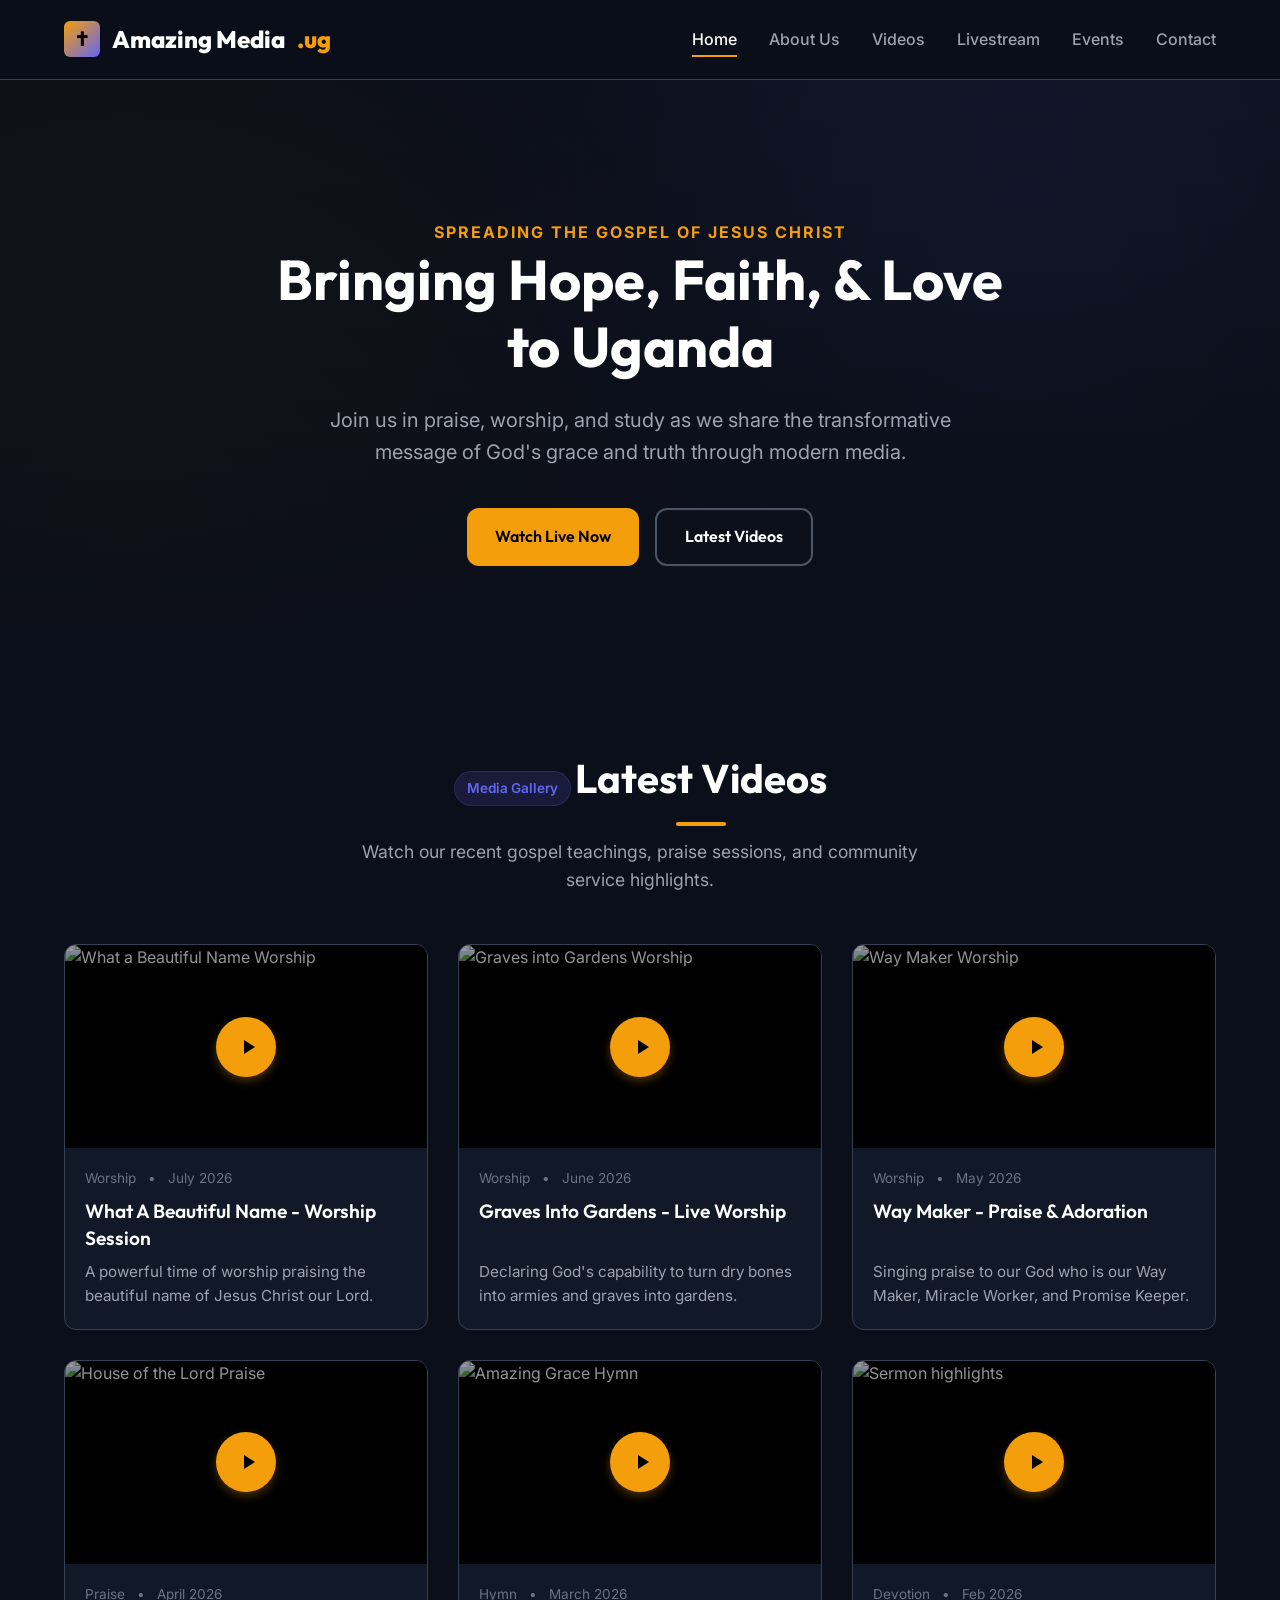
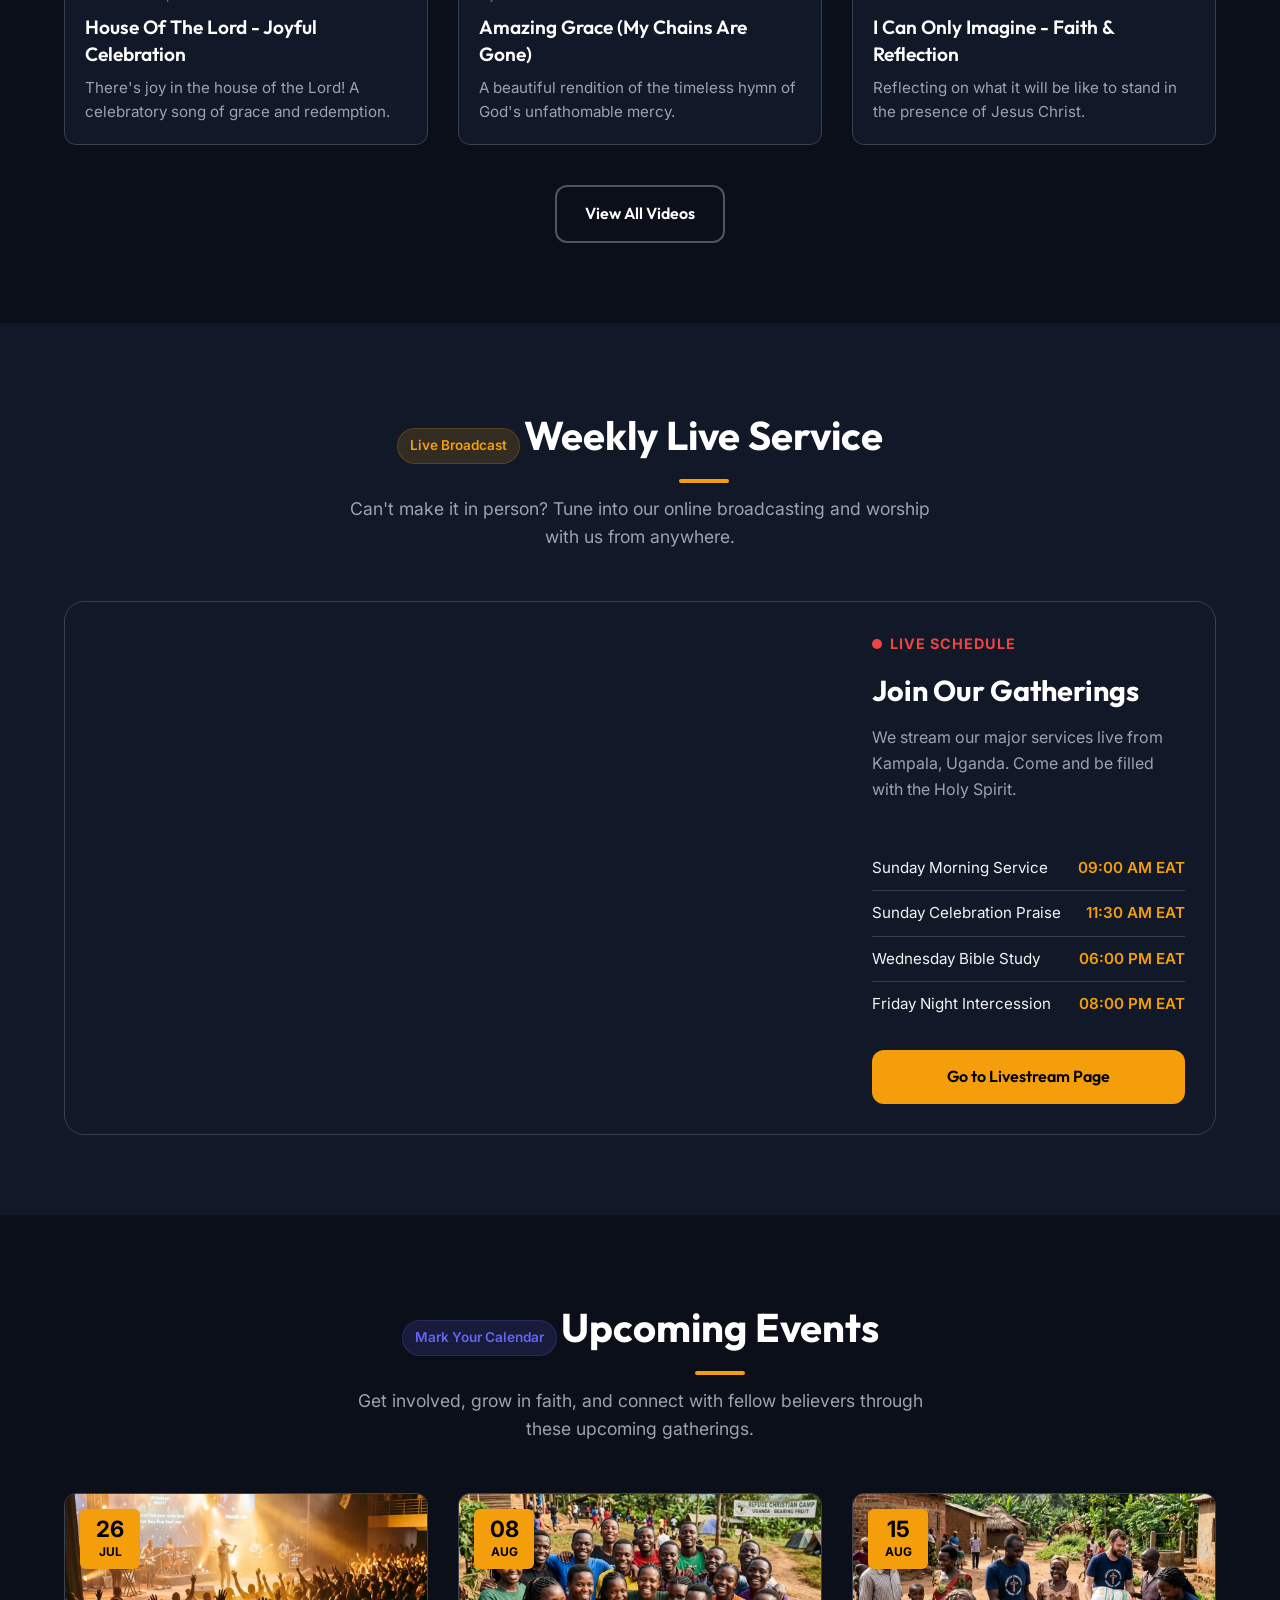
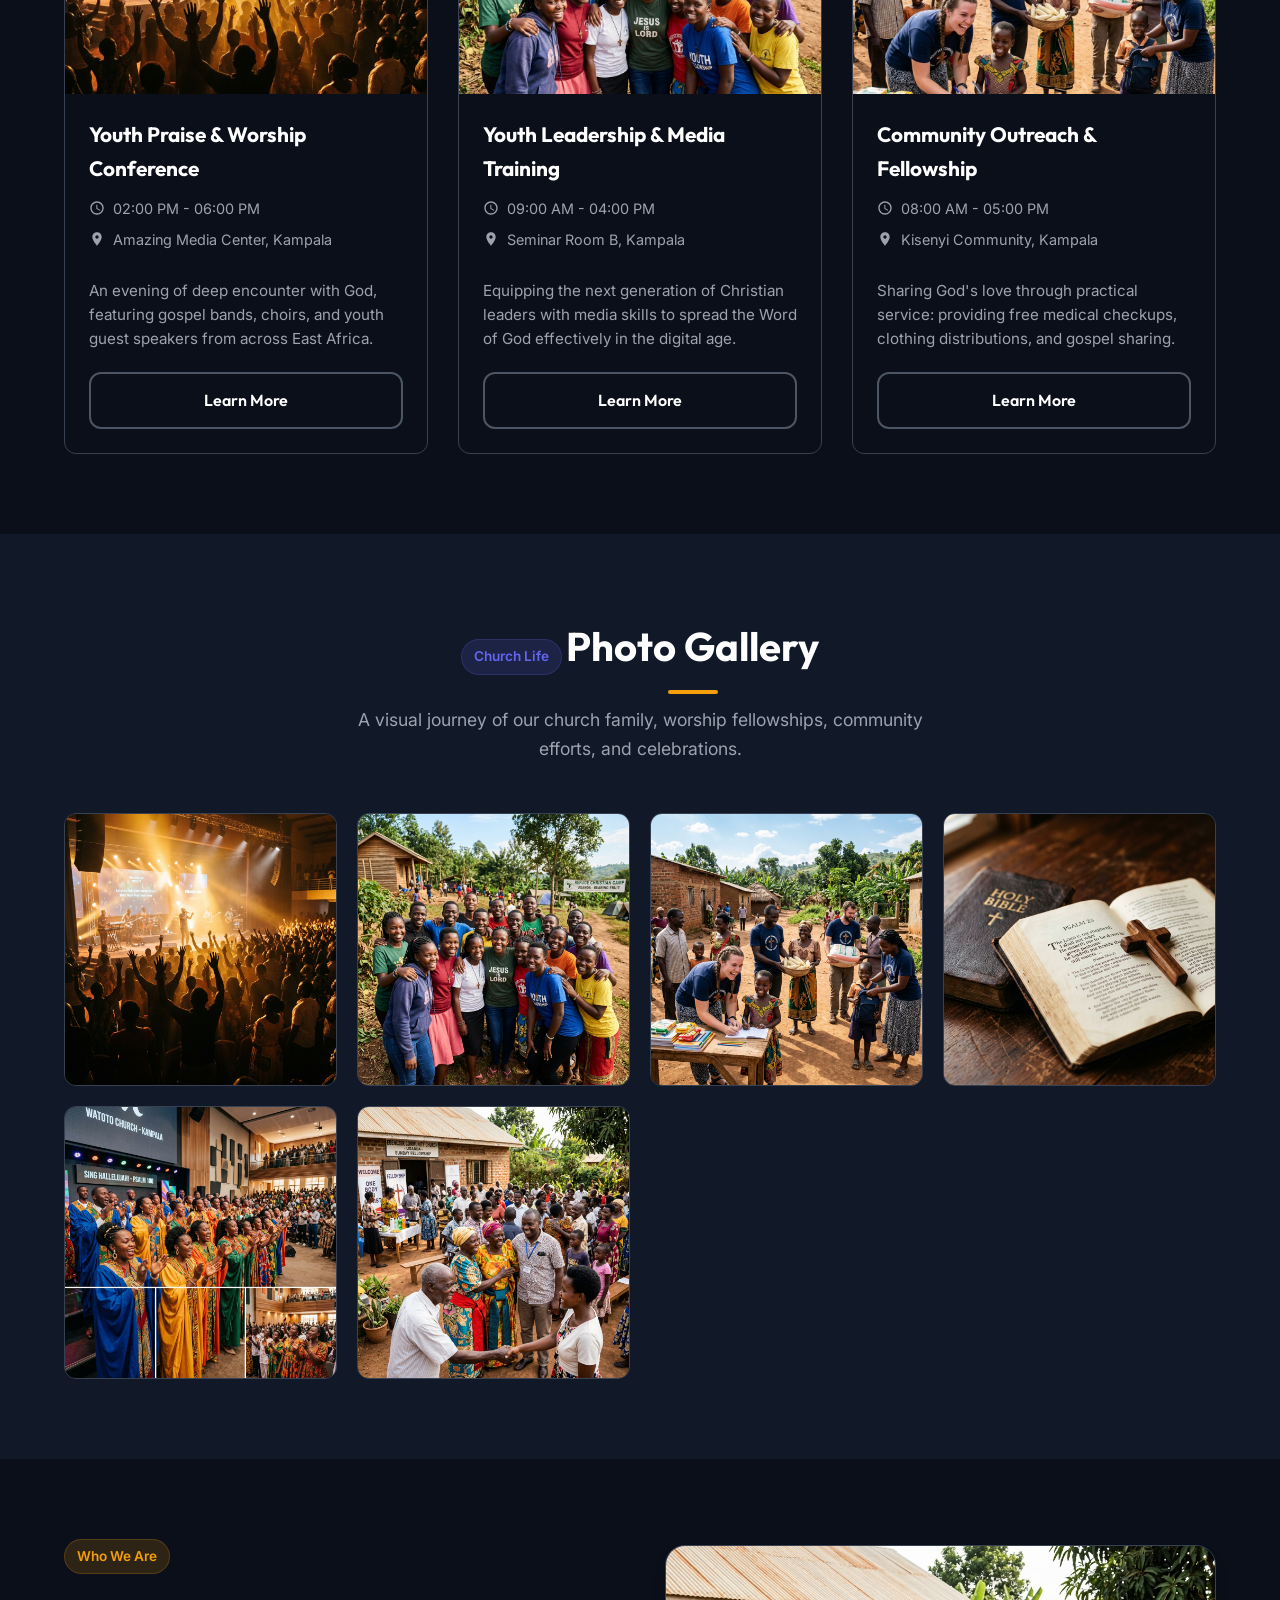
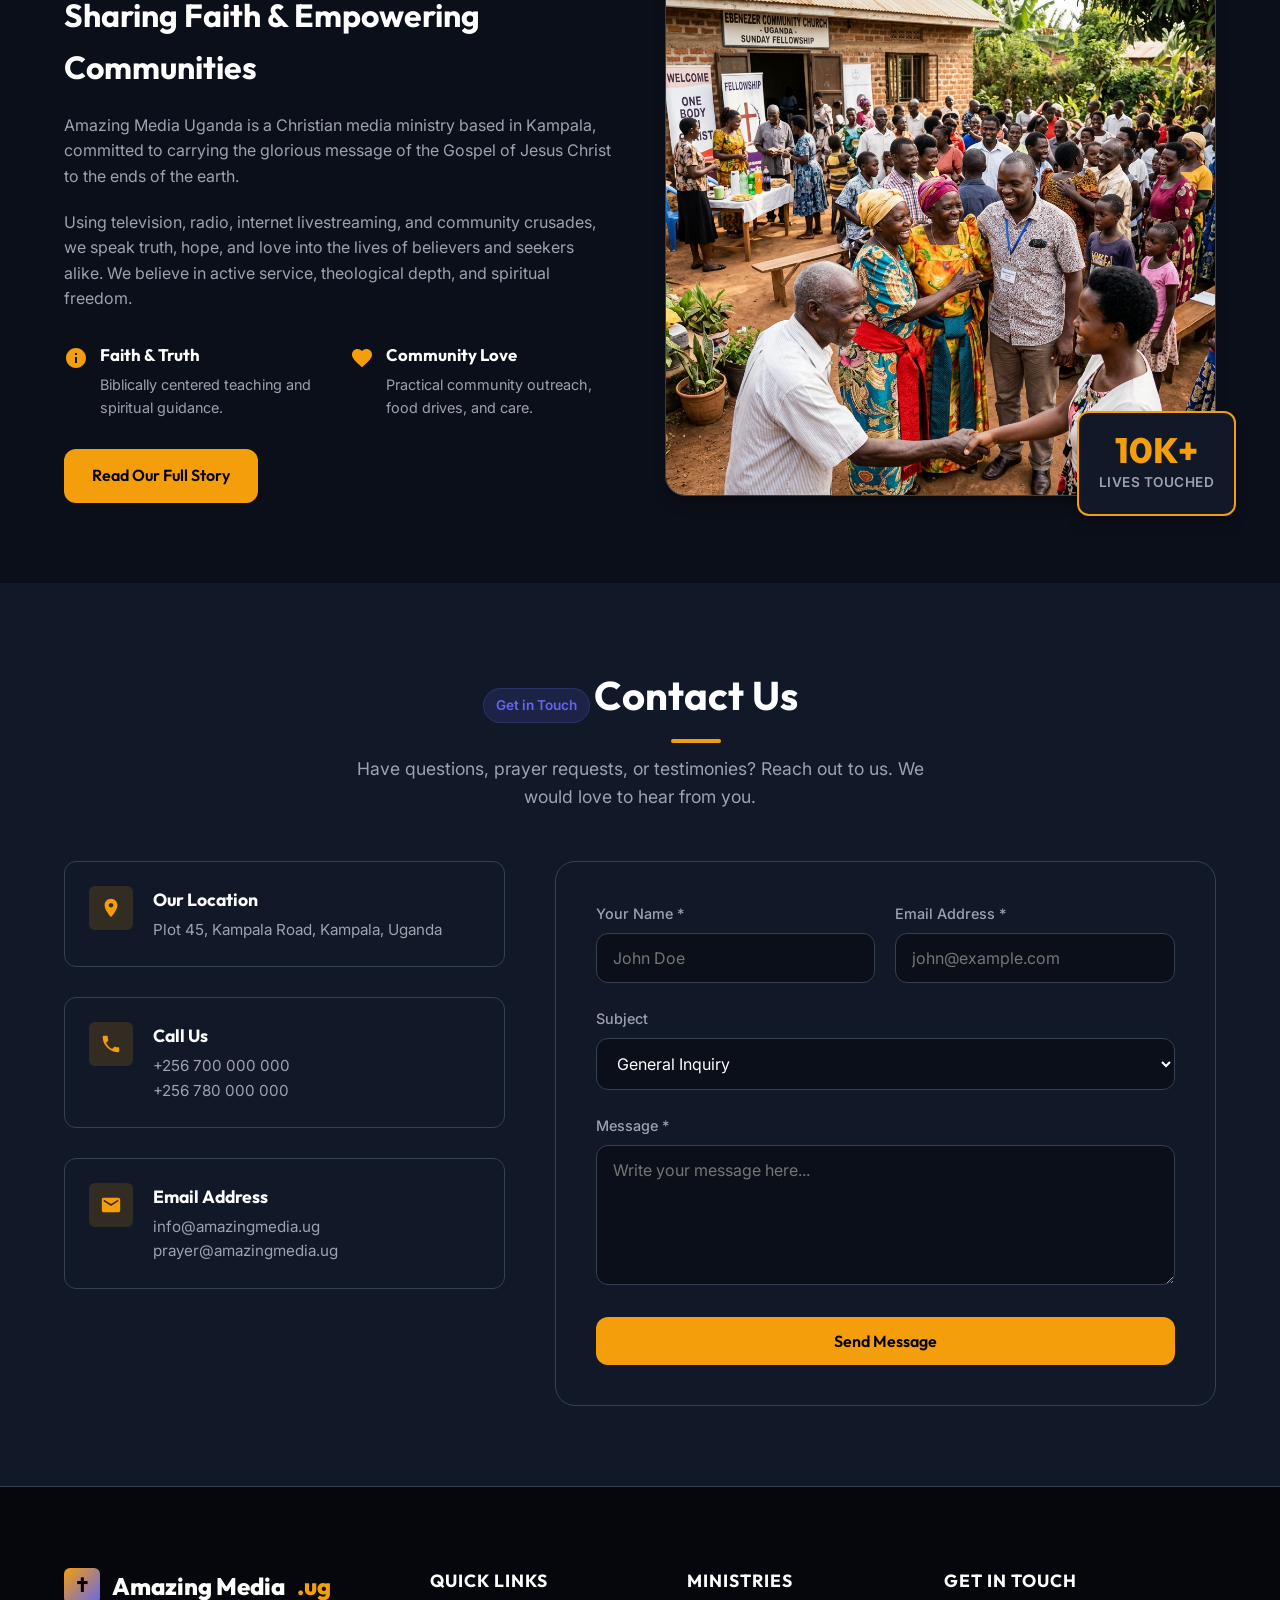
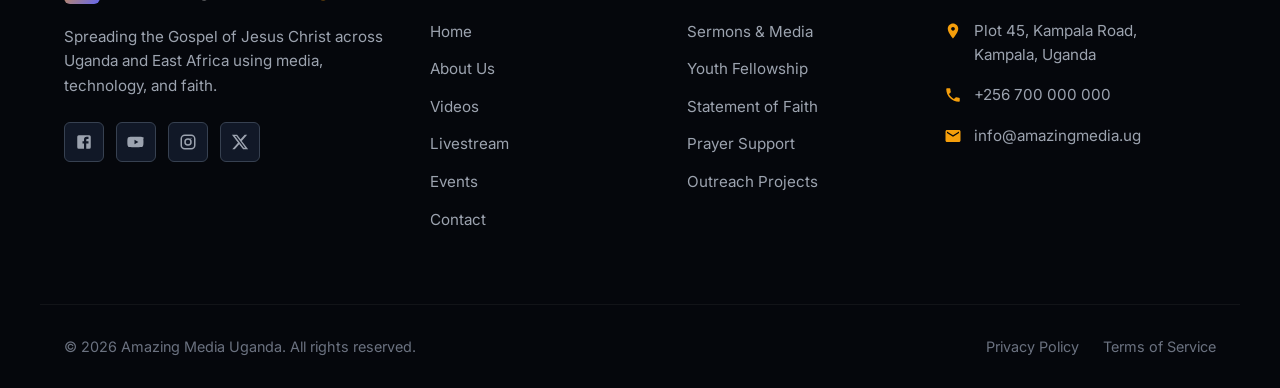
==== index.html @ 56c7fd8a "first commit" ====
<!DOCTYPE html>
<html lang="en">
<head>
  <meta charset="UTF-8">
  <meta name="viewport" content="width=device-width, initial-scale=1.0">
  <title>Amazing Media Uganda | Spreading the Gospel of Jesus Christ</title>
  <meta name="description" content="Amazing Media Uganda is dedicated to spreading the Gospel of Jesus Christ through digital media, livestreams, uplifting gospel music, events, and community outreach.">
  
  <!-- CSS Stylesheets -->
  <link rel="stylesheet" href="css/variables.css">
  <link rel="stylesheet" href="css/style.css">
  <link rel="stylesheet" href="css/responsive.css">
</head>
<body>

  <!-- Header Navigation -->
  <header>
    <div class="container navbar">
      <a href="index.html" class="logo">
        <div class="logo-icon">✝</div>
        Amazing Media<span>.ug</span>
      </a>
      
      <!-- Mobile Burger Menu -->
      <button class="menu-toggle" aria-label="Toggle navigation menu" aria-expanded="false">
        <span></span>
        <span></span>
        <span></span>
      </button>
      
      <ul class="nav-links">
        <li><a href="index.html" class="active">Home</a></li>
        <li><a href="about.html">About Us</a></li>
        <li><a href="videos.html">Videos</a></li>
        <li><a href="livestream.html">Livestream</a></li>
        <li><a href="events.html">Events</a></li>
        <li><a href="contact.html">Contact</a></li>
      </ul>
    </div>
  </header>

  <!-- Hero Banner -->
  <section class="hero">
    <div class="container hero-content">
      <span class="hero-subtitle">Spreading the Gospel of Jesus Christ</span>
      <h1>Bringing Hope, Faith, & Love to Uganda</h1>
      <p>Join us in praise, worship, and study as we share the transformative message of God's grace and truth through modern media.</p>
      <div class="btn-group">
        <a href="livestream.html" class="btn btn-primary">Watch Live Now</a>
        <a href="#latest-videos" class="btn btn-secondary">Latest Videos</a>
      </div>
    </div>
  </section>

  <!-- Latest Videos Section -->
  <section id="latest-videos" class="section">
    <div class="container">
      <div class="section-header">
        <span class="badge">Media Gallery</span>
        <h2>Latest Videos</h2>
        <p>Watch our recent gospel teachings, praise sessions, and community service highlights.</p>
      </div>
      
      <div class="video-grid">
        <!-- Video 1: Hillsong What a Beautiful Name -->
        <div class="video-card">
          <div class="video-thumbnail-wrapper" data-youtube-id="nQWFzMvCfLE">
            <img class="video-thumbnail" src="https://img.youtube.com/vi/nQWFzMvCfLE/mqdefault.jpg" alt="What a Beautiful Name Worship">
            <div class="play-overlay">
              <div class="play-button">
                <svg viewBox="0 0 24 24"><path d="M8 5v14l11-7z"/></svg>
              </div>
            </div>
          </div>
          <div class="video-info">
            <div class="video-meta">
              <span>Worship</span>
              <span>•</span>
              <span>July 2026</span>
            </div>
            <h3>What A Beautiful Name - Worship Session</h3>
            <p class="video-desc">A powerful time of worship praising the beautiful name of Jesus Christ our Lord.</p>
          </div>
        </div>

        <!-- Video 2: Elevation Graves Into Gardens -->
        <div class="video-card">
          <div class="video-thumbnail-wrapper" data-youtube-id="yRvFvSKFMQs">
            <img class="video-thumbnail" src="https://img.youtube.com/vi/yRvFvSKFMQs/mqdefault.jpg" alt="Graves into Gardens Worship">
            <div class="play-overlay">
              <div class="play-button">
                <svg viewBox="0 0 24 24"><path d="M8 5v14l11-7z"/></svg>
              </div>
            </div>
          </div>
          <div class="video-info">
            <div class="video-meta">
              <span>Worship</span>
              <span>•</span>
              <span>June 2026</span>
            </div>
            <h3>Graves Into Gardens - Live Worship</h3>
            <p class="video-desc">Declaring God's capability to turn dry bones into armies and graves into gardens.</p>
          </div>
        </div>

        <!-- Video 3: Way Maker -->
        <div class="video-card">
          <div class="video-thumbnail-wrapper" data-youtube-id="IEXY9aK98jI">
            <img class="video-thumbnail" src="https://img.youtube.com/vi/IEXY9aK98jI/mqdefault.jpg" alt="Way Maker Worship">
            <div class="play-overlay">
              <div class="play-button">
                <svg viewBox="0 0 24 24"><path d="M8 5v14l11-7z"/></svg>
              </div>
            </div>
          </div>
          <div class="video-info">
            <div class="video-meta">
              <span>Worship</span>
              <span>•</span>
              <span>May 2026</span>
            </div>
            <h3>Way Maker - Praise & Adoration</h3>
            <p class="video-desc">Singing praise to our God who is our Way Maker, Miracle Worker, and Promise Keeper.</p>
          </div>
        </div>

        <!-- Video 4: House of the Lord -->
        <div class="video-card">
          <div class="video-thumbnail-wrapper" data-youtube-id="h9gG_HjWUPc">
            <img class="video-thumbnail" src="https://img.youtube.com/vi/h9gG_HjWUPc/mqdefault.jpg" alt="House of the Lord Praise">
            <div class="play-overlay">
              <div class="play-button">
                <svg viewBox="0 0 24 24"><path d="M8 5v14l11-7z"/></svg>
              </div>
            </div>
          </div>
          <div class="video-info">
            <div class="video-meta">
              <span>Praise</span>
              <span>•</span>
              <span>April 2026</span>
            </div>
            <h3>House Of The Lord - Joyful Celebration</h3>
            <p class="video-desc">There's joy in the house of the Lord! A celebratory song of grace and redemption.</p>
          </div>
        </div>

        <!-- Video 5: Amazing Grace -->
        <div class="video-card">
          <div class="video-thumbnail-wrapper" data-youtube-id="Jbe7OruLk8I">
            <img class="video-thumbnail" src="https://img.youtube.com/vi/Jbe7OruLk8I/mqdefault.jpg" alt="Amazing Grace Hymn">
            <div class="play-overlay">
              <div class="play-button">
                <svg viewBox="0 0 24 24"><path d="M8 5v14l11-7z"/></svg>
              </div>
            </div>
          </div>
          <div class="video-info">
            <div class="video-meta">
              <span>Hymn</span>
              <span>•</span>
              <span>March 2026</span>
            </div>
            <h3>Amazing Grace (My Chains Are Gone)</h3>
            <p class="video-desc">A beautiful rendition of the timeless hymn of God's unfathomable mercy.</p>
          </div>
        </div>

        <!-- Video 6: I Can Only Imagine -->
        <div class="video-card">
          <div class="video-thumbnail-wrapper" data-youtube-id="YJxRLOKN5I4">
            <img class="video-thumbnail" src="https://img.youtube.com/vi/YJxRLOKN5I4/mqdefault.jpg" alt="Sermon highlights">
            <div class="play-overlay">
              <div class="play-button">
                <svg viewBox="0 0 24 24"><path d="M8 5v14l11-7z"/></svg>
              </div>
            </div>
          </div>
          <div class="video-info">
            <div class="video-meta">
              <span>Devotion</span>
              <span>•</span>
              <span>Feb 2026</span>
            </div>
            <h3>I Can Only Imagine - Faith & Reflection</h3>
            <p class="video-desc">Reflecting on what it will be like to stand in the presence of Jesus Christ.</p>
          </div>
        </div>
      </div>
      
      <div class="text-center" style="margin-top: 40px;">
        <a href="videos.html" class="btn btn-secondary">View All Videos</a>
      </div>
    </div>
  </section>

  <!-- Live Stream Section -->
  <section class="section-alt">
    <div class="container">
      <div class="section-header">
        <span class="badge badge-gold">Live Broadcast</span>
        <h2>Weekly Live Service</h2>
        <p>Can't make it in person? Tune into our online broadcasting and worship with us from anywhere.</p>
      </div>
      
      <div class="livestream-container">
        <div class="livestream-video">
          <!-- Main Livestream Iframe player (loads a default active video for display) -->
          <iframe src="https://www.youtube.com/embed/nQWFzMvCfLE" allow="accelerometer; autoplay; clipboard-write; encrypted-media; gyroscope; picture-in-picture" allowfullscreen></iframe>
        </div>
        <div class="livestream-details">
          <div class="live-indicator">
            <span class="live-dot"></span> Live Schedule
          </div>
          <h3>Join Our Gatherings</h3>
          <p>We stream our major services live from Kampala, Uganda. Come and be filled with the Holy Spirit.</p>
          
          <ul class="schedule-list">
            <li class="schedule-item">
              <span>Sunday Morning Service</span>
              <span class="schedule-time">09:00 AM EAT</span>
            </li>
            <li class="schedule-item">
              <span>Sunday Celebration Praise</span>
              <span class="schedule-time">11:30 AM EAT</span>
            </li>
            <li class="schedule-item">
              <span>Wednesday Bible Study</span>
              <span class="schedule-time">06:00 PM EAT</span>
            </li>
            <li class="schedule-item">
              <span>Friday Night Intercession</span>
              <span class="schedule-time">08:00 PM EAT</span>
            </li>
          </ul>
          
          <a href="livestream.html" class="btn btn-primary" style="margin-top: 24px;">Go to Livestream Page</a>
        </div>
      </div>
    </div>
  </section>

  <!-- Upcoming Events Section -->
  <section class="section">
    <div class="container">
      <div class="section-header">
        <span class="badge">Mark Your Calendar</span>
        <h2>Upcoming Events</h2>
        <p>Get involved, grow in faith, and connect with fellow believers through these upcoming gatherings.</p>
      </div>
      
      <div class="events-list">
        <!-- Event 1: Sunday Praise -->
        <div class="event-card">
          <div class="event-image-wrapper">
            <img class="event-image" src="images/worship_night.png" alt="Worship Celebration">
            <div class="event-date-badge">
              <span class="event-date-day">26</span>
              <span class="event-date-month">Jul</span>
            </div>
          </div>
          <div class="event-info">
            <h3>Youth Praise & Worship Conference</h3>
            <ul class="event-details-meta">
              <li>
                <svg viewBox="0 0 24 24"><path d="M11.99 2C6.47 2 2 6.48 2 12s4.47 10 9.99 10C17.52 22 22 17.52 22 12S17.52 2 11.99 2zM12 20c-4.42 0-8-3.58-8-8s3.58-8 8-8 8 3.58 8 8-3.58 8-8 8zm.5-13H11v6l5.25 3.15.75-1.23-4.5-2.67z"/></svg>
                02:00 PM - 06:00 PM
              </li>
              <li>
                <svg viewBox="0 0 24 24"><path d="M12 2C8.13 2 5 5.13 5 9c0 5.25 7 13 7 13s7-7.75 7-13c0-3.87-3.13-7-7-7zm0 9.5c-1.38 0-2.5-1.12-2.5-2.5s1.12-2.5 2.5-2.5 2.5 1.12 2.5 2.5-1.12 2.5-2.5 2.5z"/></svg>
                Amazing Media Center, Kampala
              </li>
            </ul>
            <p class="event-desc">An evening of deep encounter with God, featuring gospel bands, choirs, and youth guest speakers from across East Africa.</p>
            <a href="events.html" class="btn btn-secondary">Learn More</a>
          </div>
        </div>

        <!-- Event 2: Youth Seminar -->
        <div class="event-card">
          <div class="event-image-wrapper">
            <img class="event-image" src="images/youth_gathering.png" alt="Youth Gathering">
            <div class="event-date-badge">
              <span class="event-date-day">08</span>
              <span class="event-date-month">Aug</span>
            </div>
          </div>
          <div class="event-info">
            <h3>Youth Leadership & Media Training</h3>
            <ul class="event-details-meta">
              <li>
                <svg viewBox="0 0 24 24"><path d="M11.99 2C6.47 2 2 6.48 2 12s4.47 10 9.99 10C17.52 22 22 17.52 22 12S17.52 2 11.99 2zM12 20c-4.42 0-8-3.58-8-8s3.58-8 8-8 8 3.58 8 8-3.58 8-8 8zm.5-13H11v6l5.25 3.15.75-1.23-4.5-2.67z"/></svg>
                09:00 AM - 04:00 PM
              </li>
              <li>
                <svg viewBox="0 0 24 24"><path d="M12 2C8.13 2 5 5.13 5 9c0 5.25 7 13 7 13s7-7.75 7-13c0-3.87-3.13-7-7-7zm0 9.5c-1.38 0-2.5-1.12-2.5-2.5s1.12-2.5 2.5-2.5 2.5 1.12 2.5 2.5-1.12 2.5-2.5 2.5z"/></svg>
                Seminar Room B, Kampala
              </li>
            </ul>
            <p class="event-desc">Equipping the next generation of Christian leaders with media skills to spread the Word of God effectively in the digital age.</p>
            <a href="events.html" class="btn btn-secondary">Learn More</a>
          </div>
        </div>

        <!-- Event 3: Outreach -->
        <div class="event-card">
          <div class="event-image-wrapper">
            <img class="event-image" src="images/community_outreach.png" alt="Community Charity">
            <div class="event-date-badge">
              <span class="event-date-day">15</span>
              <span class="event-date-month">Aug</span>
            </div>
          </div>
          <div class="event-info">
            <h3>Community Outreach & Fellowship</h3>
            <ul class="event-details-meta">
              <li>
                <svg viewBox="0 0 24 24"><path d="M11.99 2C6.47 2 2 6.48 2 12s4.47 10 9.99 10C17.52 22 22 17.52 22 12S17.52 2 11.99 2zM12 20c-4.42 0-8-3.58-8-8s3.58-8 8-8 8 3.58 8 8-3.58 8-8 8zm.5-13H11v6l5.25 3.15.75-1.23-4.5-2.67z"/></svg>
                08:00 AM - 05:00 PM
              </li>
              <li>
                <svg viewBox="0 0 24 24"><path d="M12 2C8.13 2 5 5.13 5 9c0 5.25 7 13 7 13s7-7.75 7-13c0-3.87-3.13-7-7-7zm0 9.5c-1.38 0-2.5-1.12-2.5-2.5s1.12-2.5 2.5-2.5 2.5 1.12 2.5 2.5-1.12 2.5-2.5 2.5z"/></svg>
                Kisenyi Community, Kampala
              </li>
            </ul>
            <p class="event-desc">Sharing God's love through practical service: providing free medical checkups, clothing distributions, and gospel sharing.</p>
            <a href="events.html" class="btn btn-secondary">Learn More</a>
          </div>
        </div>
      </div>
    </div>
  </section>

  <!-- Photo Gallery Section -->
  <section class="section-alt">
    <div class="container">
      <div class="section-header">
        <span class="badge">Church Life</span>
        <h2>Photo Gallery</h2>
        <p>A visual journey of our church family, worship fellowships, community efforts, and celebrations.</p>
      </div>
      
      <div class="gallery-grid">
        <div class="gallery-item">
          <img class="gallery-image" src="images/worship_night.png" alt="Worship night at Kampala Center">
          <div class="gallery-overlay">
            <span class="gallery-caption">Worship Night</span>
          </div>
        </div>
        <div class="gallery-item">
          <img class="gallery-image" src="images/youth_gathering.png" alt="Youth Fellowship Camp">
          <div class="gallery-overlay">
            <span class="gallery-caption">Youth Camp</span>
          </div>
        </div>
        <div class="gallery-item">
          <img class="gallery-image" src="images/community_outreach.png" alt="Sharing food and resources during community outreach">
          <div class="gallery-overlay">
            <span class="gallery-caption">Community Outreach</span>
          </div>
        </div>
        <div class="gallery-item">
          <img class="gallery-image" src="images/bible_study.png" alt="Holy Bible devotion study">
          <div class="gallery-overlay">
            <span class="gallery-caption">Holy Bible Devotion</span>
          </div>
        </div>
        <div class="gallery-item">
          <img class="gallery-image" src="images/choir_singing.png" alt="Joyful choir singing praise">
          <div class="gallery-overlay">
            <span class="gallery-caption">Choir Ministry</span>
          </div>
        </div>
        <div class="gallery-item">
          <img class="gallery-image" src="images/church_fellowship.png" alt="Sunday service warm greetings and fellowship">
          <div class="gallery-overlay">
            <span class="gallery-caption">Sunday Fellowship</span>
          </div>
        </div>
      </div>
    </div>
  </section>

  <!-- About Amazing Media Uganda -->
  <section class="section">
    <div class="container about-split">
      <div class="about-text">
        <span class="badge badge-gold">Who We Are</span>
        <h3>Sharing Faith & Empowering Communities</h3>
        <p>Amazing Media Uganda is a Christian media ministry based in Kampala, committed to carrying the glorious message of the Gospel of Jesus Christ to the ends of the earth.</p>
        <p>Using television, radio, internet livestreaming, and community crusades, we speak truth, hope, and love into the lives of believers and seekers alike. We believe in active service, theological depth, and spiritual freedom.</p>
        
        <div class="about-features">
          <div class="about-feat-item">
            <div class="about-feat-icon">
              <svg viewBox="0 0 24 24"><path d="M12 2C6.48 2 2 6.48 2 12s4.48 10 10 10 10-4.48 10-10S17.52 2 12 2zm1 15h-2v-6h2v6zm0-8h-2V7h2v2z"/></svg>
            </div>
            <div class="about-feat-text">
              <h4>Faith & Truth</h4>
              <p>Biblically centered teaching and spiritual guidance.</p>
            </div>
          </div>
          <div class="about-feat-item">
            <div class="about-feat-icon">
              <svg viewBox="0 0 24 24"><path d="M12 21.35l-1.45-1.32C5.4 15.36 2 12.28 2 8.5 2 5.42 4.42 3 7.5 3c1.74 0 3.41.81 4.5 2.09C13.09 3.81 14.76 3 16.5 3 19.58 3 22 5.42 22 8.5c0 3.78-3.4 6.86-8.55 11.54L12 21.35z"/></svg>
            </div>
            <div class="about-feat-text">
              <h4>Community Love</h4>
              <p>Practical community outreach, food drives, and care.</p>
            </div>
          </div>
        </div>
        
        <a href="about.html" class="btn btn-primary" style="margin-top: 30px;">Read Our Full Story</a>
      </div>
      
      <div class="about-image-wrapper">
        <img class="about-image" src="images/church_fellowship.png" alt="Amazing Media congregation">
        <div class="about-badge-overlay">
          <div class="about-badge-number">10K+</div>
          <div class="about-badge-label">Lives Touched</div>
        </div>
      </div>
    </div>
  </section>

  <!-- Contact Us Section -->
  <section class="section-alt">
    <div class="container">
      <div class="section-header">
        <span class="badge">Get in Touch</span>
        <h2>Contact Us</h2>
        <p>Have questions, prayer requests, or testimonies? Reach out to us. We would love to hear from you.</p>
      </div>
      
      <div class="contact-grid">
        <div class="contact-info-panel">
          <!-- Address Card -->
          <div class="contact-card-item">
            <div class="contact-card-icon">
              <svg viewBox="0 0 24 24"><path d="M12 2C8.13 2 5 5.13 5 9c0 5.25 7 13 7 13s7-7.75 7-13c0-3.87-3.13-7-7-7zm0 9.5c-1.38 0-2.5-1.12-2.5-2.5s1.12-2.5 2.5-2.5 2.5 1.12 2.5 2.5-1.12 2.5-2.5 2.5z"/></svg>
            </div>
            <div class="contact-card-details">
              <h4>Our Location</h4>
              <p>Plot 45, Kampala Road, Kampala, Uganda</p>
            </div>
          </div>

          <!-- Phone Card -->
          <div class="contact-card-item">
            <div class="contact-card-icon">
              <svg viewBox="0 0 24 24"><path d="M6.62 10.79c1.44 2.83 3.76 5.14 6.59 6.59l2.2-2.2c.27-.27.67-.36 1.02-.24 1.12.37 2.33.57 3.57.57.55 0 1 .45 1 1V20c0 .55-.45 1-1 1-9.39 0-17-7.61-17-17 0-.55.45-1 1-1h3.5c.55 0 1 .45 1 1 0 1.25.2 2.45.57 3.57.11.35.03.74-.25 1.02l-2.2 2.2z"/></svg>
            </div>
            <div class="contact-card-details">
              <h4>Call Us</h4>
              <p>+256 700 000 000</p>
              <p>+256 780 000 000</p>
            </div>
          </div>

          <!-- Email Card -->
          <div class="contact-card-item">
            <div class="contact-card-icon">
              <svg viewBox="0 0 24 24"><path d="M20 4H4c-1.1 0-1.99.9-1.99 2L2 18c0 1.1.9 2 2 2h16c1.1 0 2-.9 2-2V6c0-1.1-.9-2-2-2zm0 4l-8 5-8-5V6l8 5 8-5v2z"/></svg>
            </div>
            <div class="contact-card-details">
              <h4>Email Address</h4>
              <p>info@amazingmedia.ug</p>
              <p>prayer@amazingmedia.ug</p>
            </div>
          </div>
        </div>

        <div class="contact-form-wrapper">
          <!-- Formspree form is easily configured here by modifying action -->
          <form id="contactForm" action="https://formspree.io/f/your-formspree-id" method="POST">
            <div class="form-row">
              <div class="form-group">
                <label for="name">Your Name *</label>
                <input type="text" id="name" name="name" required placeholder="John Doe">
              </div>
              <div class="form-group">
                <label for="email">Email Address *</label>
                <input type="email" id="email" name="email" required placeholder="john@example.com">
              </div>
            </div>
            
            <div class="form-group">
              <label for="subject">Subject</label>
              <select id="subject" name="subject">
                <option value="General Inquiry">General Inquiry</option>
                <option value="Prayer Request">Prayer Request</option>
                <option value="Testimony">Share a Testimony</option>
                <option value="Partnership">Partnership / Support</option>
              </select>
            </div>

            <div class="form-group">
              <label for="message">Message *</label>
              <textarea id="message" name="message" required placeholder="Write your message here..."></textarea>
            </div>

            <button type="submit" class="btn btn-primary">Send Message</button>
          </form>
        </div>
      </div>
    </div>
  </section>

  <!-- Footer -->
  <footer>
    <div class="container footer-grid">
      <div class="footer-brand">
        <a href="index.html" class="logo">
          <div class="logo-icon">✝</div>
          Amazing Media<span>.ug</span>
        </a>
        <p>Spreading the Gospel of Jesus Christ across Uganda and East Africa using media, technology, and faith.</p>
        <div class="social-links">
          <a href="#" class="social-icon" aria-label="Facebook">
            <svg viewBox="0 0 24 24"><path d="M5 3h14a2 2 0 0 1 2 2v14a2 2 0 0 1-2 2H5a2 2 0 0 1-2-2V5a2 2 0 0 1 2-2m13 2h-2.5A3.5 3.5 0 0 0 12 8.5V11h-2v3h2v7h3v-7h3v-3h-3V9a1 1 0 0 1 1-1h2V5z"/></svg>
          </a>
          <a href="#" class="social-icon" aria-label="YouTube">
            <svg viewBox="0 0 24 24"><path d="M10 15l5.19-3L10 9v6m11.56-7.83c.13.47.22 1.1.28 1.9.07.8.1 1.49.1 2.06v1.74c0 .57-.03 1.26-.1 2.06-.06.8-.15 1.43-.28 1.9-.17.6-.47 1.05-.87 1.37-.4.32-.93.52-1.6.61-.8.1-1.89.16-3.27.18-1.38.03-2.65.04-3.82.04h-1.6c-1.17 0-2.44-.01-3.82-.04-1.38-.02-2.47-.08-3.27-.18-.67-.09-1.2-.29-1.6-.61-.4-.32-.7-.77-.87-1.37-.13-.47-.22-1.1-.28-1.9-.06-.8-.1-1.49-.1-2.06v-1.74c0-.57.04-1.26.1-2.06.06-.8.15-1.43.28-1.9.17-.6.47-1.05.87-1.37.4-.32.93-.52 1.6-.61.8-.1 1.89-.16 3.27-.18C8.94 5.03 10.21 5 11.38 5h1.6c1.17 0 2.44.01 3.82.04 1.38.02 2.47.08 3.27.18.67.09 1.2.29 1.6.61.4.32.7.77.87 1.37z"/></svg>
          </a>
          <a href="#" class="social-icon" aria-label="Instagram">
            <svg viewBox="0 0 24 24"><path d="M7.8 2h8.4C19.4 2 22 4.6 22 7.8v8.4a5.8 5.8 0 0 1-5.8 5.8H7.8C4.6 22 2 19.4 2 16.2V7.8A5.8 5.8 0 0 1 7.8 2m-.2 2A3.6 3.6 0 0 0 4 7.6v8.8A3.6 3.6 0 0 0 7.6 20h8.8a3.6 3.6 0 0 0 3.6-3.6V7.6A3.6 3.6 0 0 0 16.4 4H7.6m8.4 2.25a.75.75 0 0 1 .75.75.75.75 0 0 1-.75.75.75.75 0 0 1-.75-.75.75.75 0 0 1 .75-.75M12 7a5 5 0 0 1 5 5 5 5 0 0 1-5 5 5 5 0 0 1-5-5 5 5 0 0 1 5-5m0 2a3 3 0 0 0-3 3 3 3 0 0 0 3 3 3 3 0 0 0 3-3 3 3 0 0 0-3-3z"/></svg>
          </a>
          <a href="#" class="social-icon" aria-label="Twitter">
            <svg viewBox="0 0 24 24"><path d="M18.244 2.25h3.308l-7.227 8.26 8.502 11.24H16.17l-5.214-6.817L4.99 21.75H1.68l7.73-8.835L1.254 2.25H8.08l4.713 6.231zm-1.161 17.52h1.833L7.084 4.126H5.117z"/></svg>
          </a>
        </div>
      </div>

      <div class="footer-nav">
        <h4>Quick Links</h4>
        <ul class="footer-links">
          <li><a href="index.html">Home</a></li>
          <li><a href="about.html">About Us</a></li>
          <li><a href="videos.html">Videos</a></li>
          <li><a href="livestream.html">Livestream</a></li>
          <li><a href="events.html">Events</a></li>
          <li><a href="contact.html">Contact</a></li>
        </ul>
      </div>

      <div class="footer-nav">
        <h4>Ministries</h4>
        <ul class="footer-links">
          <li><a href="videos.html">Sermons & Media</a></li>
          <li><a href="events.html">Youth Fellowship</a></li>
          <li><a href="about.html">Statement of Faith</a></li>
          <li><a href="contact.html">Prayer Support</a></li>
          <li><a href="events.html">Outreach Projects</a></li>
        </ul>
      </div>

      <div class="footer-contact">
        <h4>Get In Touch</h4>
        <ul class="footer-contact-info">
          <li>
            <svg viewBox="0 0 24 24"><path d="M12 2C8.13 2 5 5.13 5 9c0 5.25 7 13 7 13s7-7.75 7-13c0-3.87-3.13-7-7-7zm0 9.5c-1.38 0-2.5-1.12-2.5-2.5s1.12-2.5 2.5-2.5 2.5 1.12 2.5 2.5-1.12 2.5-2.5 2.5z"/></svg>
            Plot 45, Kampala Road,<br>Kampala, Uganda
          </li>
          <li>
            <svg viewBox="0 0 24 24"><path d="M6.62 10.79c1.44 2.83 3.76 5.14 6.59 6.59l2.2-2.2c.27-.27.67-.36 1.02-.24 1.12.37 2.33.57 3.57.57.55 0 1 .45 1 1V20c0 .55-.45 1-1 1-9.39 0-17-7.61-17-17 0-.55.45-1 1-1h3.5c.55 0 1 .45 1 1 0 1.25.2 2.45.57 3.57.11.35.03.74-.25 1.02l-2.2 2.2z"/></svg>
            +256 700 000 000
          </li>
          <li>
            <svg viewBox="0 0 24 24"><path d="M20 4H4c-1.1 0-1.99.9-1.99 2L2 18c0 1.1.9 2 2 2h16c1.1 0 2-.9 2-2V6c0-1.1-.9-2-2-2zm0 4l-8 5-8-5V6l8 5 8-5v2z"/></svg>
            info@amazingmedia.ug
          </li>
        </ul>
      </div>
    </div>

    <div class="container footer-bottom">
      <p>&copy; 2026 Amazing Media Uganda. All rights reserved.</p>
      <div class="footer-bottom-links">
        <a href="#">Privacy Policy</a>
        <a href="#">Terms of Service</a>
      </div>
    </div>
  </footer>

  <!-- Main JavaScript Links -->
  <script src="js/menu.js"></script>
  <script src="js/main.js"></script>
</body>
</html>
---- css/variables.css ----
/* CSS variables for Amazing Media Uganda v1.0 */
@import url('https://fonts.googleapis.com/css2?family=Inter:wght@300;400;500;600;700&family=Outfit:wght@400;500;600;700;800&display=swap');

:root {
  /* Colors */
  --bg-primary: #0b0f19;
  --bg-secondary: #111827;
  --bg-tertiary: #1f2937;
  
  --primary: #f59e0b;
  --primary-hover: #d97706;
  --primary-light: #fef3c7;
  --primary-glow: rgba(245, 158, 11, 0.15);
  
  --secondary: #6366f1;
  --secondary-hover: #4f46e5;
  --secondary-glow: rgba(99, 102, 241, 0.15);
  
  --text-primary: #f3f4f6;
  --text-secondary: #9ca3af;
  --text-muted: #6b7280;
  
  --border-color: #374151;
  --border-color-light: #4b5563;
  
  /* Fonts */
  --font-title: 'Outfit', sans-serif;
  --font-body: 'Inter', sans-serif;
  
  /* Layout */
  --max-width: 1200px;
  --header-height: 80px;
  
  /* Rounding */
  --radius-sm: 6px;
  --radius-md: 12px;
  --radius-lg: 20px;
  --radius-full: 9999px;
  
  /* Transitions */
  --transition-fast: 0.2s ease;
  --transition-normal: 0.3s cubic-bezier(0.4, 0, 0.2, 1);
  --transition-slow: 0.5s cubic-bezier(0.4, 0, 0.2, 1);
  
  /* Shadows */
  --shadow-sm: 0 1px 3px 0 rgba(0, 0, 0, 0.1), 0 1px 2px -1px rgba(0, 0, 0, 0.1);
  --shadow-md: 0 4px 6px -1px rgba(0, 0, 0, 0.1), 0 2px 4px -2px rgba(0, 0, 0, 0.1);
  --shadow-lg: 0 10px 15px -3px rgba(0, 0, 0, 0.2), 0 4px 6px -4px rgba(0, 0, 0, 0.2);
  --shadow-glow: 0 0 20px rgba(245, 158, 11, 0.2);
}
---- css/style.css ----
/* Style stylesheet for Amazing Media Uganda v1.0 */
@import url('./variables.css');

/* --- Reset & Base Styles --- */
* {
  margin: 0;
  padding: 0;
  box-sizing: border-box;
}

html {
  scroll-behavior: smooth;
}

body {
  font-family: var(--font-body);
  background-color: var(--bg-primary);
  color: var(--text-primary);
  line-height: 1.6;
  overflow-x: hidden;
}

h1, h2, h3, h4, h5, h6 {
  font-family: var(--font-title);
  color: #ffffff;
  font-weight: 700;
}

a {
  text-decoration: none;
  color: inherit;
  transition: color var(--transition-fast);
}

img {
  max-width: 100%;
  height: auto;
  display: block;
}

iframe {
  border: none;
}

/* --- Utility Classes --- */
.container {
  max-width: var(--max-width);
  margin: 0 auto;
  padding: 0 24px;
}

.section {
  padding: 80px 0;
}

.section-alt {
  background-color: var(--bg-secondary);
  padding: 80px 0;
}

.text-center {
  text-align: center;
}

.section-header {
  margin-bottom: 50px;
  text-align: center;
}

.section-header h2 {
  font-size: 2.5rem;
  margin-bottom: 12px;
  position: relative;
  display: inline-block;
}

.section-header h2::after {
  content: '';
  display: block;
  width: 50px;
  height: 4px;
  background: var(--primary);
  margin: 12px auto 0 auto;
  border-radius: var(--radius-full);
}

.section-header p {
  color: var(--text-secondary);
  max-width: 600px;
  margin: 0 auto;
  font-size: 1.1rem;
}

.badge {
  display: inline-block;
  padding: 6px 12px;
  background-color: var(--secondary-glow);
  color: var(--secondary);
  font-weight: 600;
  font-size: 0.85rem;
  border-radius: var(--radius-full);
  margin-bottom: 16px;
  border: 1px solid rgba(99, 102, 241, 0.2);
}

.badge-gold {
  background-color: var(--primary-glow);
  color: var(--primary);
  border: 1px solid rgba(245, 158, 11, 0.2);
}

/* --- Buttons --- */
.btn {
  display: inline-flex;
  align-items: center;
  justify-content: center;
  padding: 14px 28px;
  font-family: var(--font-title);
  font-weight: 600;
  font-size: 1rem;
  border-radius: var(--radius-md);
  cursor: pointer;
  transition: all var(--transition-normal);
  border: none;
}

.btn-primary {
  background-color: var(--primary);
  color: #000000;
}

.btn-primary:hover {
  background-color: var(--primary-hover);
  box-shadow: var(--shadow-glow);
  transform: translateY(-2px);
}

.btn-secondary {
  background-color: transparent;
  color: #ffffff;
  border: 2px solid var(--border-color-light);
}

.btn-secondary:hover {
  border-color: #ffffff;
  background-color: rgba(255, 255, 255, 0.05);
  transform: translateY(-2px);
}

.btn-group {
  display: flex;
  gap: 16px;
  justify-content: center;
}

/* --- Header / Navigation --- */
header {
  position: sticky;
  top: 0;
  z-index: 100;
  background-color: rgba(11, 15, 25, 0.85);
  backdrop-filter: blur(12px);
  -webkit-backdrop-filter: blur(12px);
  border-bottom: 1px solid var(--border-color);
  height: var(--header-height);
  transition: background-color var(--transition-normal);
}

.navbar {
  display: flex;
  justify-content: space-between;
  align-items: center;
  height: 100%;
}

.logo {
  display: flex;
  align-items: center;
  gap: 12px;
  font-family: var(--font-title);
  font-size: 1.5rem;
  font-weight: 800;
  color: #ffffff;
}

.logo span {
  color: var(--primary);
}

.logo-icon {
  width: 36px;
  height: 36px;
  background: linear-gradient(135deg, var(--primary), var(--secondary));
  border-radius: var(--radius-sm);
  display: flex;
  align-items: center;
  justify-content: center;
  color: #000000;
  font-weight: 800;
  font-size: 1.2rem;
}

.nav-links {
  display: flex;
  list-style: none;
  gap: 32px;
}

.nav-links a {
  font-size: 1rem;
  font-weight: 500;
  color: var(--text-secondary);
  padding: 8px 0;
  position: relative;
}

.nav-links a:hover,
.nav-links a.active {
  color: #ffffff;
}

.nav-links a::after {
  content: '';
  position: absolute;
  bottom: 0;
  left: 0;
  width: 0;
  height: 2px;
  background-color: var(--primary);
  transition: width var(--transition-fast);
}

.nav-links a:hover::after,
.nav-links a.active::after {
  width: 100%;
}

/* Menu Toggle Button (Mobile) */
.menu-toggle {
  display: none;
  flex-direction: column;
  justify-content: space-between;
  width: 30px;
  height: 21px;
  background: transparent;
  border: none;
  cursor: pointer;
  z-index: 150;
}

.menu-toggle span {
  display: block;
  width: 100%;
  height: 3px;
  background-color: #ffffff;
  border-radius: 3px;
  transition: all var(--transition-fast);
}

/* Open states for toggle lines */
.menu-toggle.active span:nth-child(1) {
  transform: translateY(9px) rotate(45deg);
}

.menu-toggle.active span:nth-child(2) {
  opacity: 0;
}

.menu-toggle.active span:nth-child(3) {
  transform: translateY(-9px) rotate(-45deg);
}

/* --- Hero Banner Section --- */
.hero {
  position: relative;
  padding: 140px 0 100px 0;
  background: linear-gradient(180deg, rgba(11, 15, 25, 0.4) 0%, var(--bg-primary) 100%), 
              radial-gradient(circle at 80% 20%, rgba(99, 102, 241, 0.15) 0%, transparent 50%),
              radial-gradient(circle at 10% 80%, rgba(245, 158, 11, 0.1) 0%, transparent 50%);
  text-align: center;
}

.hero-content {
  max-width: 800px;
  margin: 0 auto;
}

.hero-subtitle {
  color: var(--primary);
  text-transform: uppercase;
  letter-spacing: 2px;
  font-weight: 700;
  font-size: 1rem;
  margin-bottom: 16px;
}

.hero h1 {
  font-size: 3.5rem;
  line-height: 1.2;
  margin-bottom: 24px;
}

.hero p {
  font-size: 1.25rem;
  color: var(--text-secondary);
  margin-bottom: 40px;
  max-width: 650px;
  margin-left: auto;
  margin-right: auto;
}

/* --- Video Cards Grid (YouTube section) --- */
.video-grid {
  display: grid;
  grid-template-columns: repeat(auto-fill, minmax(350px, 1fr));
  gap: 30px;
}

.video-card {
  background-color: var(--bg-secondary);
  border-radius: var(--radius-md);
  overflow: hidden;
  border: 1px solid var(--border-color);
  transition: all var(--transition-normal);
  display: flex;
  flex-direction: column;
}

.video-card:hover {
  transform: translateY(-5px);
  border-color: var(--border-color-light);
  box-shadow: var(--shadow-lg);
}

.video-thumbnail-wrapper {
  position: relative;
  width: 100%;
  padding-top: 56.25%; /* 16:9 Aspect Ratio */
  overflow: hidden;
  background-color: #000000;
  cursor: pointer;
}

.video-thumbnail {
  position: absolute;
  top: 0;
  left: 0;
  width: 100%;
  height: 100%;
  object-fit: cover;
  transition: transform var(--transition-normal);
}

.video-card:hover .video-thumbnail {
  transform: scale(1.05);
}

.play-overlay {
  position: absolute;
  top: 0;
  left: 0;
  width: 100%;
  height: 100%;
  background-color: rgba(0, 0, 0, 0.4);
  display: flex;
  align-items: center;
  justify-content: center;
  transition: background-color var(--transition-normal);
}

.video-card:hover .play-overlay {
  background-color: rgba(0, 0, 0, 0.6);
}

.play-button {
  width: 60px;
  height: 60px;
  background-color: var(--primary);
  border-radius: 50%;
  display: flex;
  align-items: center;
  justify-content: center;
  transition: all var(--transition-normal);
  box-shadow: 0 4px 10px rgba(245, 158, 11, 0.3);
}

.play-button svg {
  width: 24px;
  height: 24px;
  fill: #000000;
  margin-left: 4px; /* offset slightly to center triangle */
}

.video-card:hover .play-button {
  transform: scale(1.1);
  background-color: #ffffff;
  box-shadow: 0 4px 15px rgba(255, 255, 255, 0.4);
}

.video-info {
  padding: 20px;
  flex-grow: 1;
  display: flex;
  flex-direction: column;
}

.video-meta {
  font-size: 0.85rem;
  color: var(--text-muted);
  margin-bottom: 8px;
  display: flex;
  gap: 12px;
}

.video-card h3 {
  font-size: 1.2rem;
  line-height: 1.4;
  margin-bottom: 8px;
  font-weight: 600;
}

.video-desc {
  font-size: 0.95rem;
  color: var(--text-secondary);
  display: -webkit-box;
  -webkit-line-clamp: 2;
  -webkit-box-orient: vertical;
  overflow: hidden;
  margin-top: auto;
}

/* --- Live Stream Section --- */
.livestream-container {
  display: grid;
  grid-template-columns: 2fr 1fr;
  gap: 30px;
  background-color: var(--bg-secondary);
  border-radius: var(--radius-lg);
  border: 1px solid var(--border-color);
  overflow: hidden;
}

.livestream-video {
  position: relative;
  padding-top: 56.25%; /* 16:9 Aspect Ratio */
}

.livestream-video iframe {
  position: absolute;
  top: 0;
  left: 0;
  width: 100%;
  height: 100%;
}

.livestream-details {
  padding: 30px;
  display: flex;
  flex-direction: column;
  justify-content: center;
}

.livestream-details h3 {
  font-size: 1.8rem;
  margin-bottom: 12px;
}

.livestream-details p {
  color: var(--text-secondary);
  margin-bottom: 24px;
}

.live-indicator {
  display: inline-flex;
  align-items: center;
  gap: 8px;
  color: #ef4444;
  font-weight: 700;
  font-size: 0.9rem;
  margin-bottom: 12px;
  text-transform: uppercase;
  letter-spacing: 1px;
}

.live-dot {
  width: 10px;
  height: 10px;
  background-color: #ef4444;
  border-radius: 50%;
  animation: pulse 1.5s infinite;
}

@keyframes pulse {
  0% {
    transform: scale(0.95);
    box-shadow: 0 0 0 0 rgba(239, 68, 68, 0.7);
  }
  70% {
    transform: scale(1);
    box-shadow: 0 0 0 8px rgba(239, 68, 68, 0);
  }
  100% {
    transform: scale(0.95);
    box-shadow: 0 0 0 0 rgba(239, 68, 68, 0);
  }
}

.schedule-list {
  list-style: none;
  margin-top: 20px;
}

.schedule-item {
  display: flex;
  justify-content: space-between;
  padding: 10px 0;
  border-bottom: 1px solid var(--border-color);
  font-size: 0.95rem;
}

.schedule-item:last-child {
  border-bottom: none;
}

.schedule-time {
  color: var(--primary);
  font-weight: 600;
}

/* --- Events Section --- */
.events-list {
  display: grid;
  grid-template-columns: repeat(auto-fill, minmax(350px, 1fr));
  gap: 30px;
}

.event-card {
  background-color: var(--bg-primary);
  border-radius: var(--radius-md);
  overflow: hidden;
  border: 1px solid var(--border-color);
  transition: all var(--transition-normal);
  display: flex;
  flex-direction: column;
}

.section-alt .event-card {
  background-color: var(--bg-secondary);
}

.event-card:hover {
  transform: translateY(-5px);
  border-color: var(--border-color-light);
  box-shadow: var(--shadow-lg);
}

.event-image-wrapper {
  position: relative;
  height: 200px;
  overflow: hidden;
  background-color: #1f2937;
}

.event-image {
  width: 100%;
  height: 100%;
  object-fit: cover;
  transition: transform var(--transition-normal);
}

.event-card:hover .event-image {
  transform: scale(1.05);
}

.event-date-badge {
  position: absolute;
  top: 15px;
  left: 15px;
  background-color: var(--primary);
  color: #000000;
  width: 60px;
  height: 60px;
  border-radius: var(--radius-sm);
  display: flex;
  flex-direction: column;
  align-items: center;
  justify-content: center;
  font-weight: 700;
  box-shadow: var(--shadow-md);
}

.event-date-day {
  font-size: 1.4rem;
  line-height: 1.1;
}

.event-date-month {
  font-size: 0.75rem;
  text-transform: uppercase;
}

.event-info {
  padding: 24px;
  flex-grow: 1;
  display: flex;
  flex-direction: column;
}

.event-card h3 {
  font-size: 1.3rem;
  margin-bottom: 12px;
}

.event-details-meta {
  list-style: none;
  font-size: 0.9rem;
  color: var(--text-secondary);
  margin-bottom: 20px;
}

.event-details-meta li {
  display: flex;
  align-items: center;
  gap: 8px;
  margin-bottom: 8px;
}

.event-details-meta svg {
  width: 16px;
  height: 16px;
  fill: currentColor;
  flex-shrink: 0;
}

.event-desc {
  font-size: 0.95rem;
  color: var(--text-secondary);
  margin-bottom: 20px;
  flex-grow: 1;
}

.event-card .btn {
  width: 100%;
}

/* --- Photo Gallery Grid --- */
.gallery-grid {
  display: grid;
  grid-template-columns: repeat(auto-fill, minmax(260px, 1fr));
  gap: 20px;
}

.gallery-item {
  position: relative;
  border-radius: var(--radius-md);
  overflow: hidden;
  cursor: pointer;
  aspect-ratio: 1 / 1;
  border: 1px solid var(--border-color);
}

.gallery-image {
  width: 100%;
  height: 100%;
  object-fit: cover;
  transition: transform var(--transition-slow);
}

.gallery-overlay {
  position: absolute;
  top: 0;
  left: 0;
  width: 100%;
  height: 100%;
  background: linear-gradient(180deg, transparent 50%, rgba(11, 15, 25, 0.9) 100%);
  display: flex;
  align-items: flex-end;
  padding: 20px;
  opacity: 0;
  transition: opacity var(--transition-normal);
}

.gallery-caption {
  font-family: var(--font-title);
  color: #ffffff;
  font-size: 1.1rem;
  font-weight: 600;
  transform: translateY(10px);
  transition: transform var(--transition-normal);
}

.gallery-item:hover .gallery-image {
  transform: scale(1.08);
}

.gallery-item:hover .gallery-overlay {
  opacity: 1;
}

.gallery-item:hover .gallery-caption {
  transform: translateY(0);
}

/* --- About Us Overview --- */
.about-split {
  display: grid;
  grid-template-columns: 1fr 1fr;
  gap: 50px;
  align-items: center;
}

.about-text h3 {
  font-size: 2rem;
  margin-bottom: 20px;
}

.about-text p {
  color: var(--text-secondary);
  margin-bottom: 20px;
}

.about-features {
  display: grid;
  grid-template-columns: 1fr 1fr;
  gap: 20px;
  margin-top: 30px;
}

.about-feat-item {
  display: flex;
  align-items: flex-start;
  gap: 12px;
}

.about-feat-icon {
  width: 24px;
  height: 24px;
  color: var(--primary);
  flex-shrink: 0;
  margin-top: 4px;
}

.about-feat-icon svg {
  width: 100%;
  height: 100%;
  fill: currentColor;
}

.about-feat-text h4 {
  font-size: 1.05rem;
  margin-bottom: 4px;
}

.about-feat-text p {
  font-size: 0.9rem;
  color: var(--text-secondary);
  margin-bottom: 0;
}

.about-image-wrapper {
  position: relative;
}

.about-image {
  border-radius: var(--radius-lg);
  border: 1px solid var(--border-color);
  box-shadow: var(--shadow-lg);
}

.about-badge-overlay {
  position: absolute;
  bottom: -20px;
  right: -20px;
  background-color: var(--bg-secondary);
  border: 2px solid var(--primary);
  border-radius: var(--radius-md);
  padding: 20px;
  max-width: 180px;
  box-shadow: var(--shadow-lg);
  text-align: center;
}

.about-badge-number {
  font-family: var(--font-title);
  font-size: 2.2rem;
  font-weight: 800;
  color: var(--primary);
  line-height: 1;
  margin-bottom: 4px;
}

.about-badge-label {
  font-size: 0.85rem;
  color: var(--text-secondary);
  text-transform: uppercase;
  font-weight: 600;
  letter-spacing: 0.5px;
}

/* --- Contact Us Form --- */
.contact-grid {
  display: grid;
  grid-template-columns: 1fr 1.5fr;
  gap: 50px;
}

.contact-info-panel {
  display: flex;
  flex-direction: column;
  gap: 30px;
}

.contact-card-item {
  display: flex;
  align-items: flex-start;
  gap: 20px;
  background-color: var(--bg-secondary);
  padding: 24px;
  border-radius: var(--radius-md);
  border: 1px solid var(--border-color);
}

.contact-card-icon {
  width: 44px;
  height: 44px;
  border-radius: var(--radius-sm);
  background-color: var(--primary-glow);
  color: var(--primary);
  display: flex;
  align-items: center;
  justify-content: center;
  flex-shrink: 0;
}

.contact-card-icon svg {
  width: 22px;
  height: 22px;
  fill: currentColor;
}

.contact-card-details h4 {
  font-size: 1.1rem;
  margin-bottom: 4px;
}

.contact-card-details p {
  color: var(--text-secondary);
  font-size: 0.95rem;
}

.contact-form-wrapper {
  background-color: var(--bg-secondary);
  padding: 40px;
  border-radius: var(--radius-lg);
  border: 1px solid var(--border-color);
}

.form-group {
  margin-bottom: 24px;
}

.form-row {
  display: grid;
  grid-template-columns: 1fr 1fr;
  gap: 20px;
}

label {
  display: block;
  font-size: 0.9rem;
  font-weight: 500;
  color: var(--text-secondary);
  margin-bottom: 8px;
}

input, textarea, select {
  width: 100%;
  padding: 14px 16px;
  background-color: var(--bg-primary);
  border: 1px solid var(--border-color);
  color: #ffffff;
  border-radius: var(--radius-md);
  font-family: var(--font-body);
  font-size: 1rem;
  transition: all var(--transition-fast);
}

input:focus, textarea:focus, select:focus {
  outline: none;
  border-color: var(--primary);
  box-shadow: 0 0 0 3px rgba(245, 158, 11, 0.15);
}

textarea {
  resize: vertical;
  min-height: 140px;
}

.contact-form-wrapper .btn {
  width: 100%;
}

/* --- Footer --- */
footer {
  background-color: #05070c;
  border-top: 1px solid var(--border-color);
  padding: 80px 0 30px 0;
}

.footer-grid {
  display: grid;
  grid-template-columns: 1.5fr 1fr 1fr 1.25fr;
  gap: 40px;
  margin-bottom: 60px;
}

.footer-brand p {
  color: var(--text-secondary);
  margin: 20px 0 24px 0;
  font-size: 0.95rem;
  max-width: 320px;
}

.social-links {
  display: flex;
  gap: 12px;
}

.social-icon {
  width: 40px;
  height: 40px;
  border-radius: var(--radius-sm);
  background-color: var(--bg-secondary);
  border: 1px solid var(--border-color);
  display: flex;
  align-items: center;
  justify-content: center;
  color: var(--text-secondary);
  transition: all var(--transition-fast);
}

.social-icon:hover {
  background-color: var(--primary);
  color: #000000;
  border-color: var(--primary);
  transform: translateY(-3px);
}

.social-icon svg {
  width: 18px;
  height: 18px;
  fill: currentColor;
}

.footer-nav h4, .footer-contact h4 {
  font-size: 1.1rem;
  margin-bottom: 24px;
  text-transform: uppercase;
  letter-spacing: 1px;
}

.footer-links {
  list-style: none;
}

.footer-links li {
  margin-bottom: 12px;
}

.footer-links a {
  color: var(--text-secondary);
  font-size: 0.95rem;
}

.footer-links a:hover {
  color: var(--primary);
  padding-left: 4px;
}

.footer-links a {
  transition: all var(--transition-fast);
}

.footer-contact-info {
  list-style: none;
  font-size: 0.95rem;
  color: var(--text-secondary);
}

.footer-contact-info li {
  display: flex;
  align-items: flex-start;
  gap: 12px;
  margin-bottom: 16px;
}

.footer-contact-info svg {
  width: 18px;
  height: 18px;
  fill: currentColor;
  color: var(--primary);
  flex-shrink: 0;
  margin-top: 3px;
}

.footer-bottom {
  border-top: 1px solid rgba(255, 255, 255, 0.05);
  padding-top: 30px;
  display: flex;
  justify-content: space-between;
  align-items: center;
  color: var(--text-muted);
  font-size: 0.9rem;
}

.footer-bottom-links {
  display: flex;
  gap: 24px;
}

.footer-bottom-links a:hover {
  color: var(--text-secondary);
}

/* --- Interactive JS Lightbox Modal --- */
.lightbox-modal {
  display: none;
  position: fixed;
  top: 0;
  left: 0;
  width: 100%;
  height: 100%;
  background-color: rgba(5, 7, 12, 0.95);
  z-index: 1000;
  align-items: center;
  justify-content: center;
  opacity: 0;
  transition: opacity var(--transition-normal);
}

.lightbox-modal.active {
  display: flex;
  opacity: 1;
}

.lightbox-content-wrapper {
  position: relative;
  max-width: 85%;
  max-height: 80%;
  display: flex;
  flex-direction: column;
  align-items: center;
}

.lightbox-img {
  max-width: 100%;
  max-height: 70vh;
  object-fit: contain;
  border-radius: var(--radius-md);
  box-shadow: 0 10px 30px rgba(0, 0, 0, 0.5);
  border: 1px solid var(--border-color);
  transform: scale(0.95);
  transition: transform var(--transition-normal);
}

.lightbox-modal.active .lightbox-img {
  transform: scale(1);
}

.lightbox-caption {
  color: #ffffff;
  font-family: var(--font-title);
  font-size: 1.25rem;
  margin-top: 20px;
  text-align: center;
  font-weight: 500;
}

.lightbox-close {
  position: absolute;
  top: -50px;
  right: 0;
  background: transparent;
  border: none;
  color: #ffffff;
  font-size: 2rem;
  cursor: pointer;
  width: 44px;
  height: 44px;
  display: flex;
  align-items: center;
  justify-content: center;
  transition: color var(--transition-fast);
}

.lightbox-close:hover {
  color: var(--primary);
}

.lightbox-nav {
  position: absolute;
  top: 50%;
  transform: translateY(-50%);
  background: rgba(255, 255, 255, 0.05);
  border: 1px solid rgba(255, 255, 255, 0.1);
  color: #ffffff;
  width: 50px;
  height: 50px;
  border-radius: 50%;
  display: flex;
  align-items: center;
  justify-content: center;
  cursor: pointer;
  transition: all var(--transition-fast);
  z-index: 1010;
}

.lightbox-nav:hover {
  background-color: var(--primary);
  color: #000000;
  border-color: var(--primary);
}

.lightbox-prev {
  left: -80px;
}

.lightbox-next {
  right: -80px;
}

.lightbox-nav svg {
  width: 20px;
  height: 20px;
  fill: currentColor;
}

/* --- YouTube Video Modal (JS Lightbox Player) --- */
.video-modal {
  display: none;
  position: fixed;
  top: 0;
  left: 0;
  width: 100%;
  height: 100%;
  background-color: rgba(5, 7, 12, 0.95);
  z-index: 1000;
  align-items: center;
  justify-content: center;
  opacity: 0;
  transition: opacity var(--transition-normal);
}

.video-modal.active {
  display: flex;
  opacity: 1;
}

.video-modal-content {
  position: relative;
  width: 90%;
  max-width: 900px;
  aspect-ratio: 16 / 9;
  background-color: #000000;
  border-radius: var(--radius-md);
  border: 1px solid var(--border-color);
  box-shadow: 0 10px 30px rgba(0, 0, 0, 0.5);
  transform: scale(0.95);
  transition: transform var(--transition-normal);
}

.video-modal.active .video-modal-content {
  transform: scale(1);
}

.video-modal-iframe {
  width: 100%;
  height: 100%;
  border-radius: calc(var(--radius-md) - 1px);
}

.video-modal-close {
  position: absolute;
  top: -50px;
  right: 0;
  background: transparent;
  border: none;
  color: #ffffff;
  font-size: 2rem;
  cursor: pointer;
  width: 44px;
  height: 44px;
  display: flex;
  align-items: center;
  justify-content: center;
  transition: color var(--transition-fast);
}

.video-modal-close:hover {
  color: var(--primary);
}
---- css/responsive.css ----
/* Responsive CSS stylesheet for Amazing Media Uganda v1.0 */

/* --- Medium Devices (Tablets, 1024px and down) --- */
@media screen and (max-width: 1024px) {
  .hero h1 {
    font-size: 3rem;
  }
  
  .about-split {
    grid-template-columns: 1fr;
    gap: 40px;
  }
  
  .about-image-wrapper {
    max-width: 500px;
    margin: 0 auto;
  }
  
  .contact-grid {
    grid-template-columns: 1fr;
    gap: 40px;
  }
  
  .footer-grid {
    grid-template-columns: 1fr 1fr;
    gap: 30px;
  }
}

/* --- Small Devices (Tablets, 768px and down) --- */
@media screen and (max-width: 768px) {
  .section {
    padding: 60px 0;
  }
  
  .section-alt {
    padding: 60px 0;
  }

  .section-header h2 {
    font-size: 2rem;
  }
  
  .hero {
    padding: 120px 0 80px 0;
  }
  
  .hero h1 {
    font-size: 2.4rem;
  }
  
  .hero p {
    font-size: 1.1rem;
    margin-bottom: 30px;
  }
  
  /* Navigation Menu Transition to Mobile Drawer */
  .menu-toggle {
    display: flex;
  }
  
  .nav-links {
    position: fixed;
    top: var(--header-height);
    right: -100%;
    width: 280px;
    height: calc(100vh - var(--header-height));
    background-color: var(--bg-secondary);
    border-left: 1px solid var(--border-color);
    flex-direction: column;
    padding: 40px 30px;
    gap: 24px;
    transition: right var(--transition-normal);
    z-index: 99;
  }
  
  .nav-links.active {
    right: 0;
  }
  
  .nav-links a {
    font-size: 1.1rem;
    display: block;
    width: 100%;
  }
  
  /* Live stream grid adapts */
  .livestream-container {
    grid-template-columns: 1fr;
  }
  
  .livestream-details {
    padding: 24px;
  }
  
  /* Event date alignment */
  .event-date-badge {
    width: 50px;
    height: 50px;
  }
  
  .event-date-day {
    font-size: 1.2rem;
  }
  
  .event-date-month {
    font-size: 0.65rem;
  }

  /* Form spacing */
  .form-row {
    grid-template-columns: 1fr;
    gap: 0;
  }
  
  /* Lightbox controls shift */
  .lightbox-prev {
    left: -40px;
  }
  
  .lightbox-next {
    right: -40px;
  }
}

/* --- Extra Small Devices (Phones, 480px and down) --- */
@media screen and (max-width: 480px) {
  .container {
    padding: 0 16px;
  }
  
  .hero h1 {
    font-size: 2rem;
  }
  
  .btn-group {
    flex-direction: column;
    gap: 12px;
    width: 100%;
    max-width: 300px;
    margin: 0 auto;
  }
  
  .btn {
    width: 100%;
  }
  
  .video-grid, .events-list, .gallery-grid {
    grid-template-columns: 1fr;
  }
  
  .about-features {
    grid-template-columns: 1fr;
  }
  
  .about-badge-overlay {
    bottom: -10px;
    right: -10px;
    padding: 12px;
  }
  
  .about-badge-number {
    font-size: 1.8rem;
  }
  
  .contact-form-wrapper {
    padding: 24px 16px;
  }
  
  .footer-grid {
    grid-template-columns: 1fr;
    gap: 30px;
  }
  
  .footer-bottom {
    flex-direction: column;
    gap: 16px;
    text-align: center;
  }
  
  .footer-bottom-links {
    justify-content: center;
  }
  
  /* Lightbox navigation adjustments */
  .lightbox-nav {
    width: 40px;
    height: 40px;
  }
  
  .lightbox-prev {
    left: 10px;
    background: rgba(11, 15, 25, 0.8);
  }
  
  .lightbox-next {
    right: 10px;
    background: rgba(11, 15, 25, 0.8);
  }
  
  .lightbox-content-wrapper {
    max-width: 95%;
  }
}
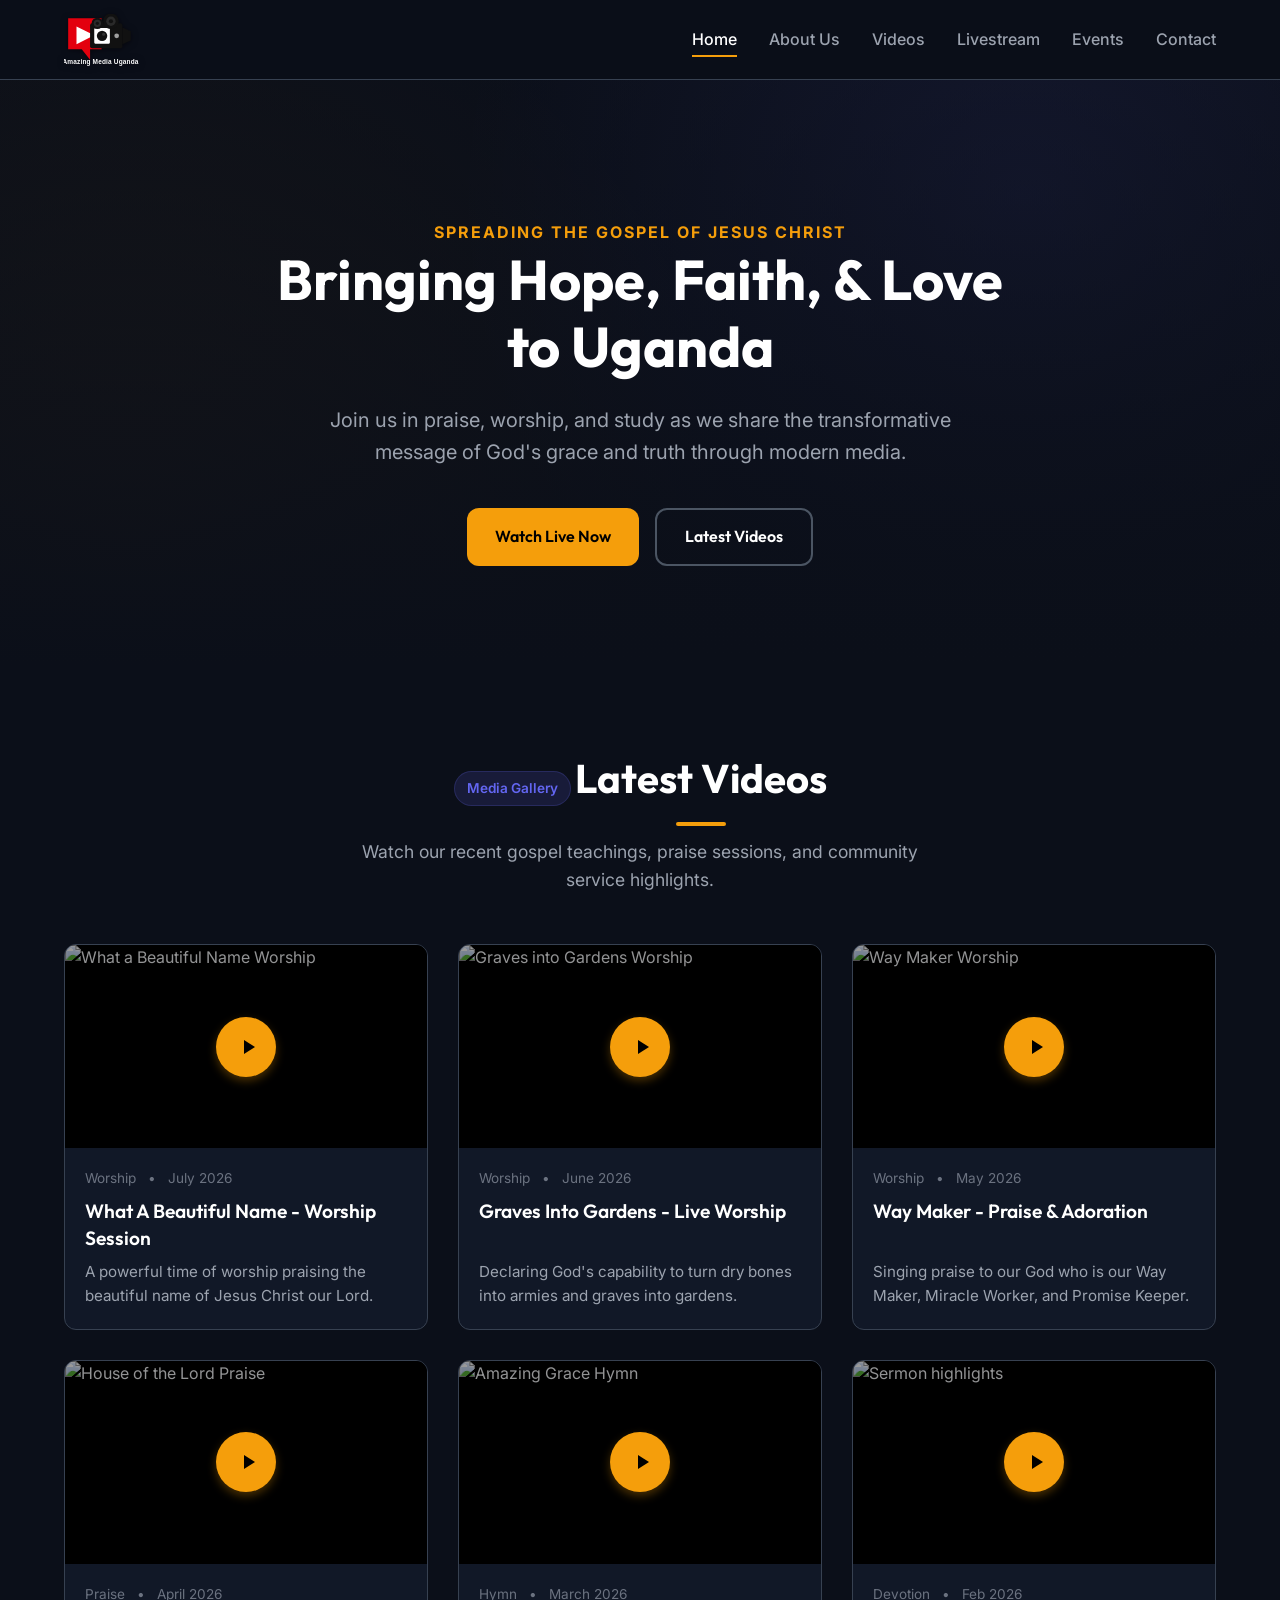
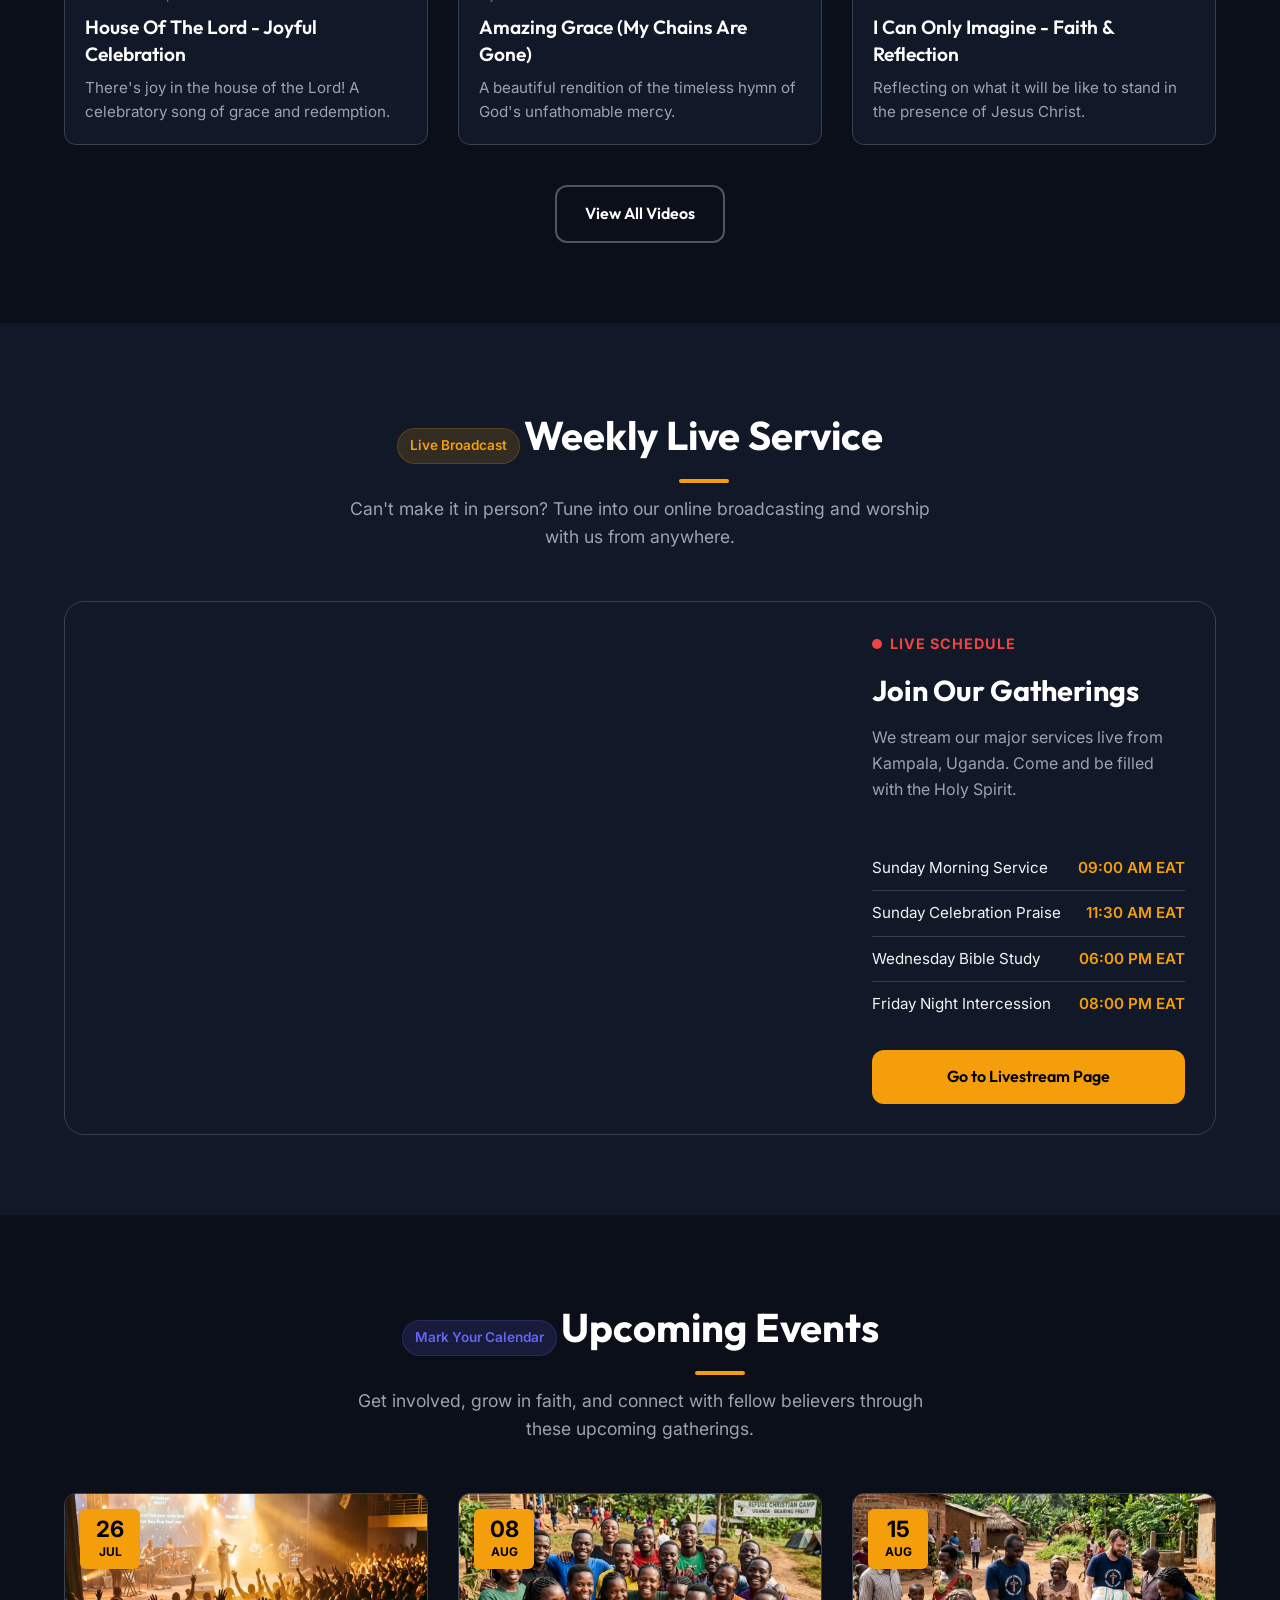
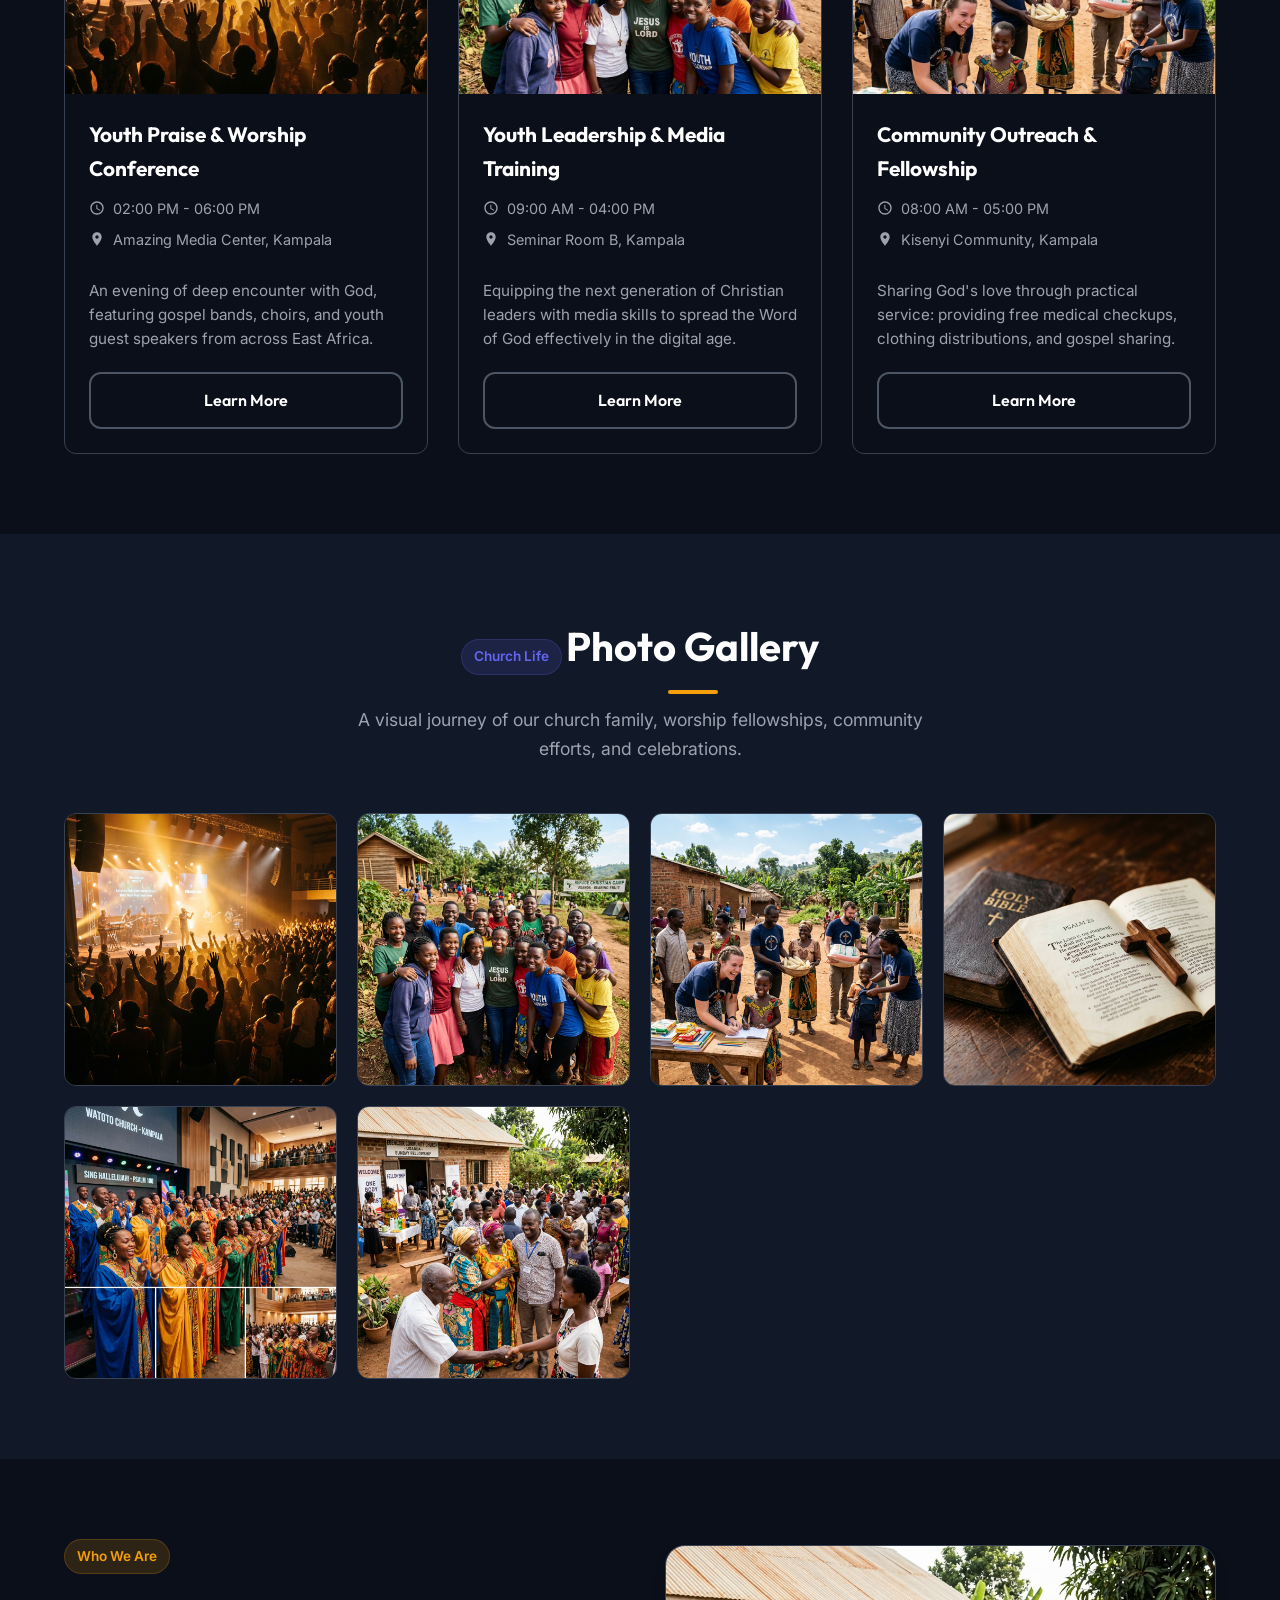
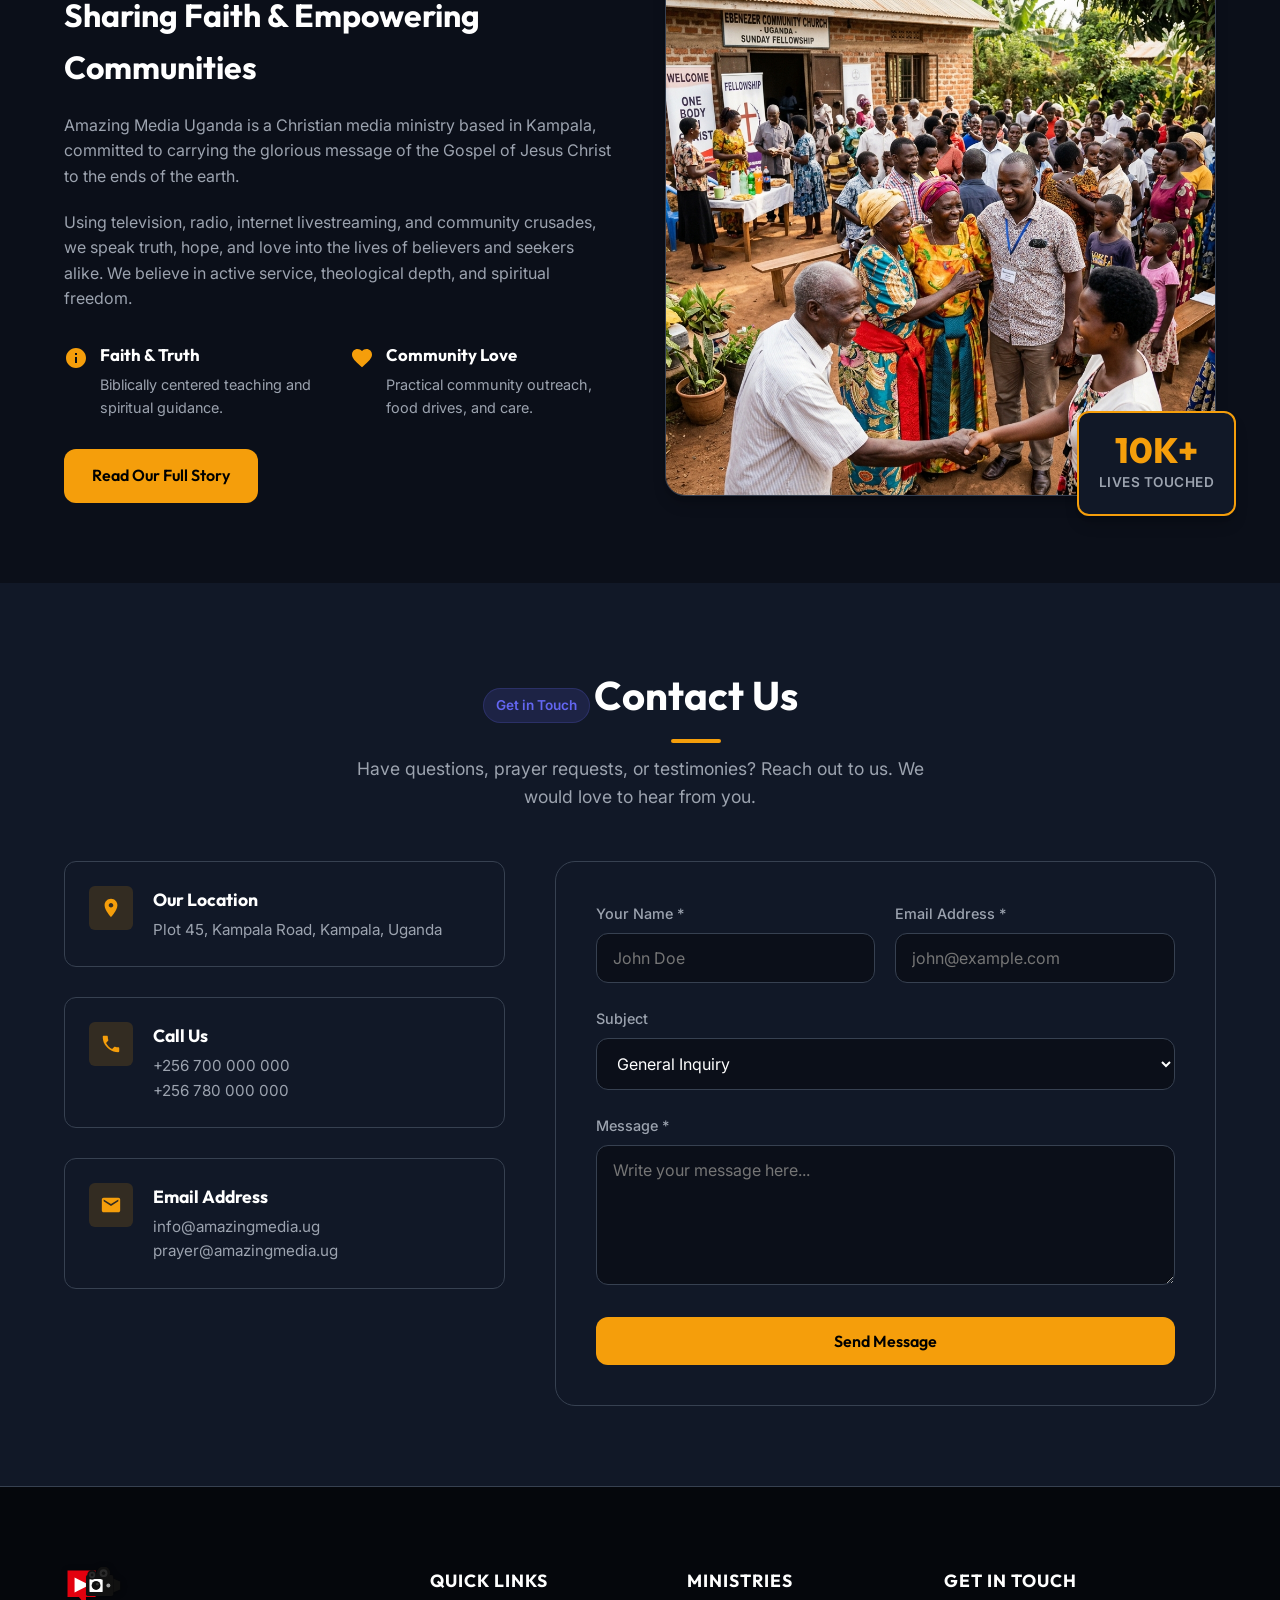
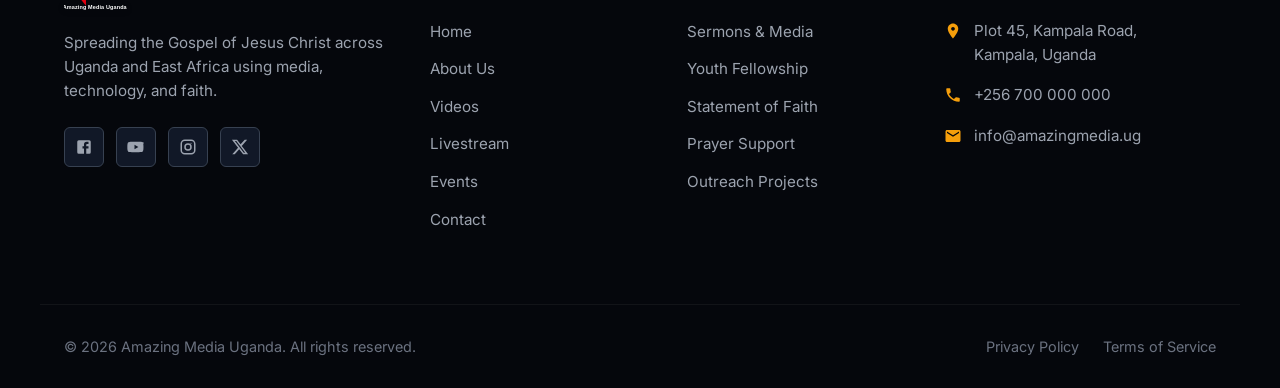
==== commit 4603e138: "feat: add Amazing Media Uganda SVG logo brand mark - Created vector SVG logo recreating the original" ====
--- a/index.html
+++ b/index.html
@@ -16,9 +16,8 @@
   <!-- Header Navigation -->
   <header>
     <div class="container navbar">
-      <a href="index.html" class="logo">
-        <div class="logo-icon">✝</div>
-        Amazing Media<span>.ug</span>
+      <a href="index.html" class="logo" aria-label="Amazing Media Uganda - Home">
+        <img class="logo-img" src="images/logo.svg" alt="Amazing Media Uganda">
       </a>
       
       <!-- Mobile Burger Menu -->
@@ -512,9 +511,8 @@
   <footer>
     <div class="container footer-grid">
       <div class="footer-brand">
-        <a href="index.html" class="logo">
-          <div class="logo-icon">✝</div>
-          Amazing Media<span>.ug</span>
+        <a href="index.html" class="logo" aria-label="Amazing Media Uganda - Home">
+          <img class="logo-img" src="images/logo.svg" alt="Amazing Media Uganda">
         </a>
         <p>Spreading the Gospel of Jesus Christ across Uganda and East Africa using media, technology, and faith.</p>
         <div class="social-links">
--- a/css/style.css
+++ b/css/style.css
@@ -10,6 +10,7 @@
 
 html {
   scroll-behavior: smooth;
+  overflow-x: hidden;
 }
 
 body {
@@ -176,28 +177,31 @@
 .logo {
   display: flex;
   align-items: center;
-  gap: 12px;
-  font-family: var(--font-title);
-  font-size: 1.5rem;
-  font-weight: 800;
-  color: #ffffff;
-}
-
-.logo span {
-  color: var(--primary);
-}
-
-.logo-icon {
-  width: 36px;
-  height: 36px;
-  background: linear-gradient(135deg, var(--primary), var(--secondary));
-  border-radius: var(--radius-sm);
-  display: flex;
-  align-items: center;
-  justify-content: center;
-  color: #000000;
-  font-weight: 800;
-  font-size: 1.2rem;
+  gap: 0;
+}
+
+.logo-img {
+  height: 52px;
+  width: auto;
+  display: block;
+  /* Show real logo colors (red + black) with a subtle drop shadow for depth */
+  filter: drop-shadow(0 1px 3px rgba(0,0,0,0.5));
+  transition: transform 0.2s ease, filter 0.2s ease;
+}
+
+.logo:hover .logo-img {
+  transform: scale(1.05);
+  filter: drop-shadow(0 2px 8px rgba(227,0,14,0.4)) brightness(1.08);
+}
+
+/* Footer logo — slightly smaller */
+footer .logo-img {
+  height: 44px;
+  filter: drop-shadow(0 1px 3px rgba(0,0,0,0.4));
+}
+
+footer .logo:hover .logo-img {
+  filter: drop-shadow(0 2px 8px rgba(227,0,14,0.35)) brightness(1.05);
 }
 
 .nav-links {
--- a/css/responsive.css
+++ b/css/responsive.css
@@ -60,9 +60,10 @@
   }
   
   .nav-links {
+    display: none;
     position: fixed;
     top: var(--header-height);
-    right: -100%;
+    right: 0;
     width: 280px;
     height: calc(100vh - var(--header-height));
     background-color: var(--bg-secondary);
@@ -70,12 +71,15 @@
     flex-direction: column;
     padding: 40px 30px;
     gap: 24px;
-    transition: right var(--transition-normal);
     z-index: 99;
+    /* Slide in from right */
+    transform: translateX(100%);
+    transition: transform var(--transition-normal);
   }
   
   .nav-links.active {
-    right: 0;
+    display: flex;
+    transform: translateX(0);
   }
   
   .nav-links a {
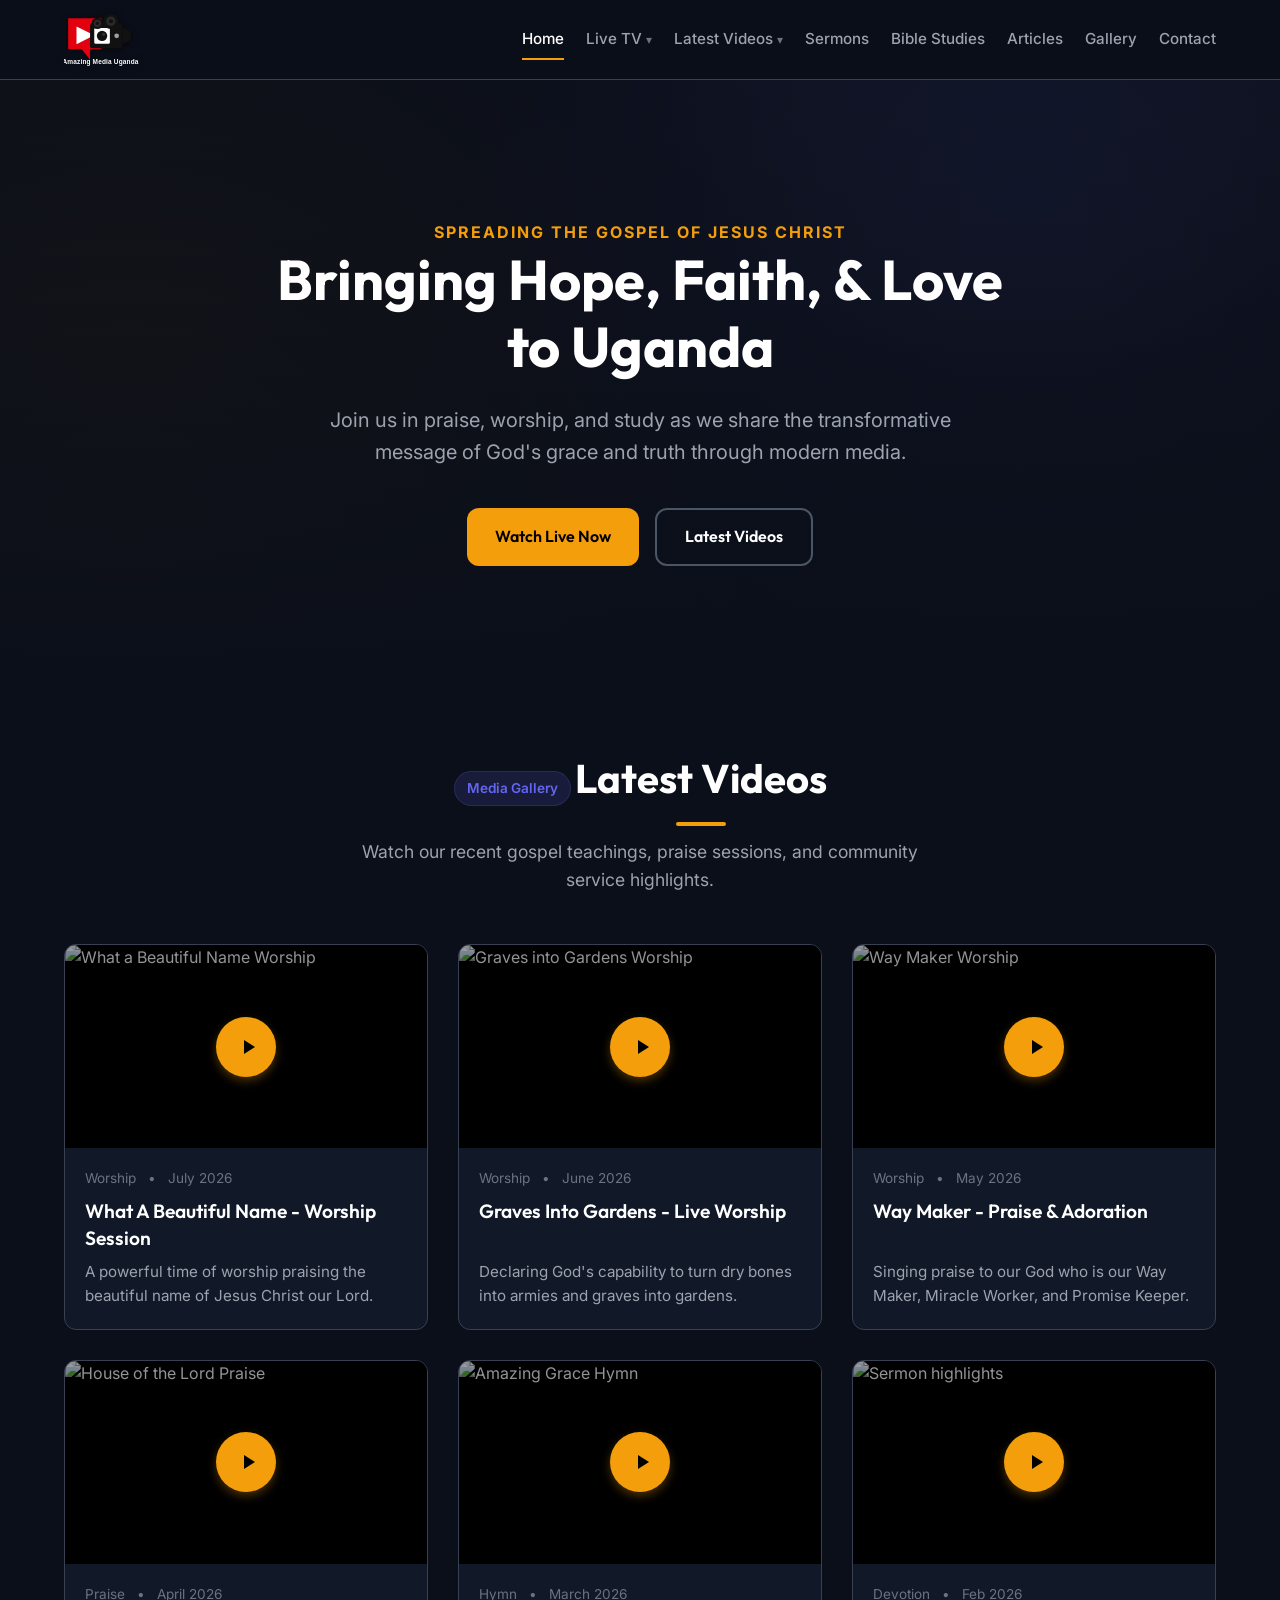
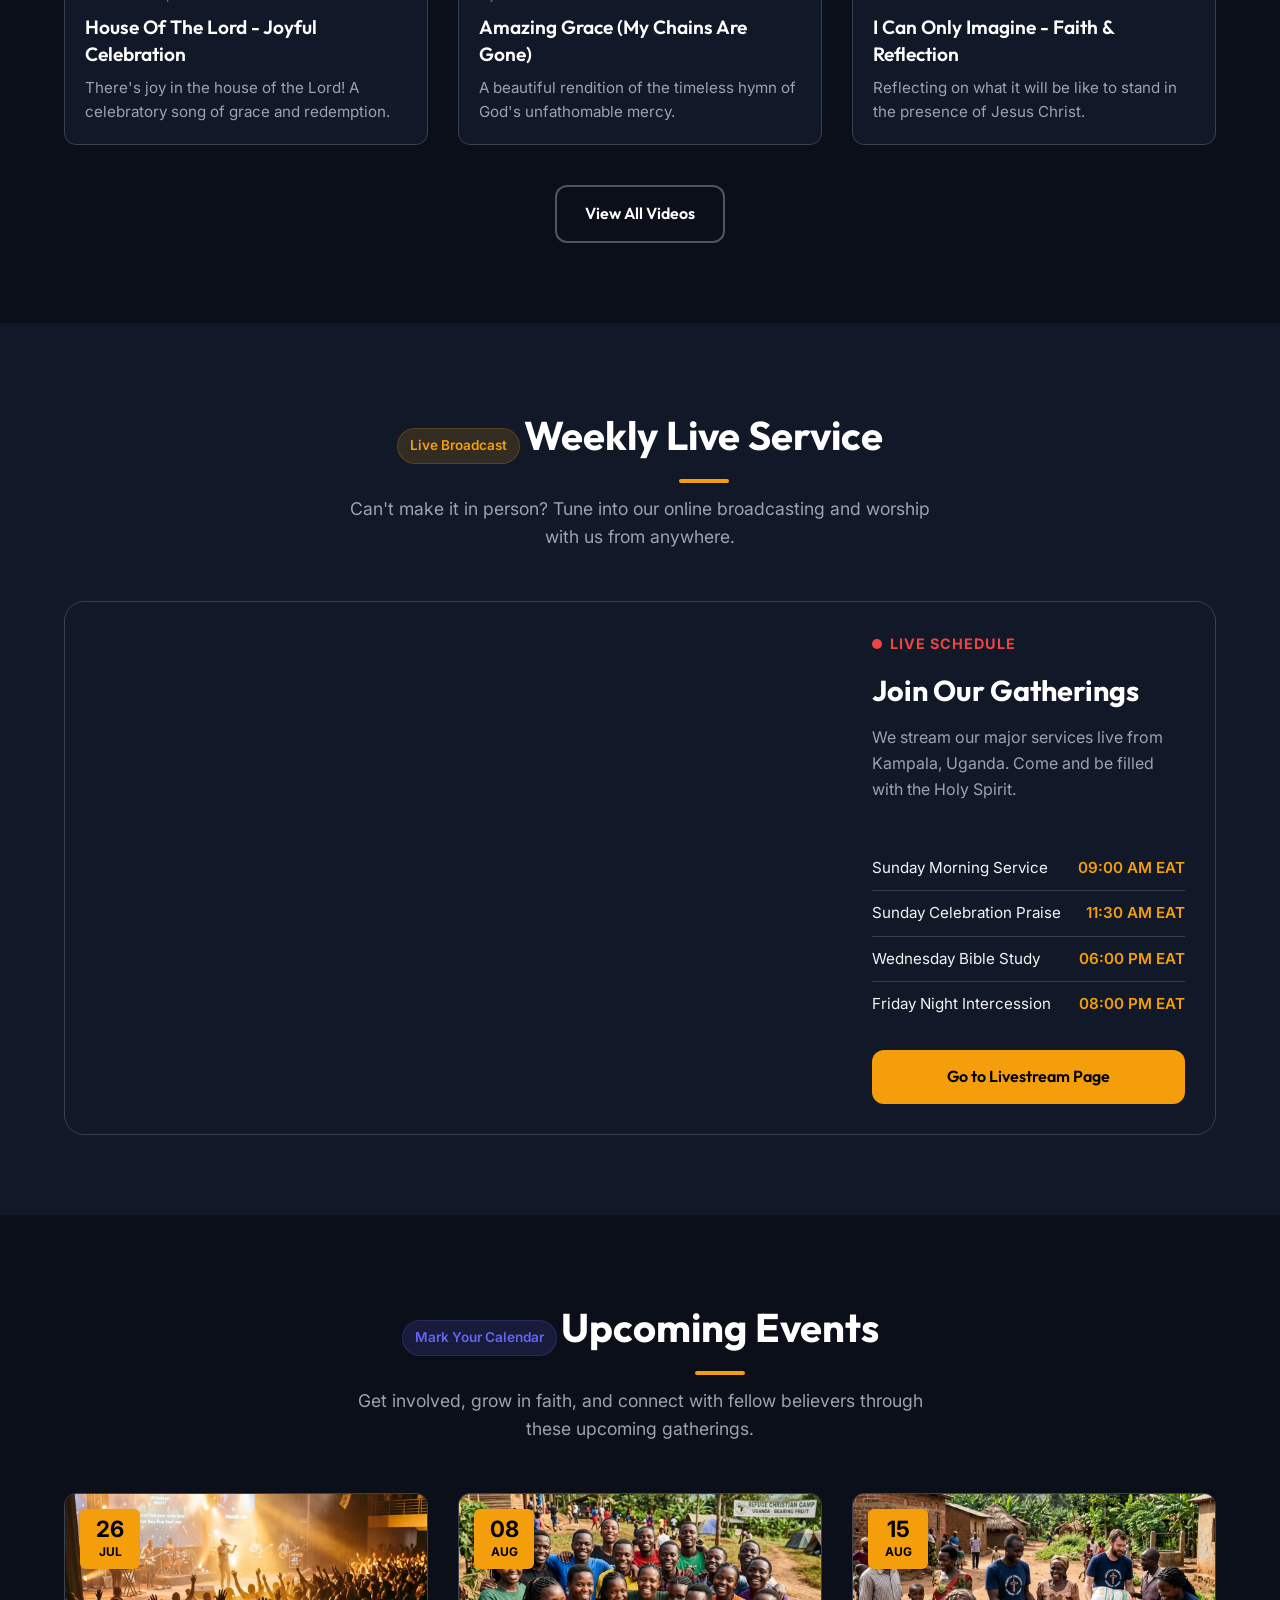
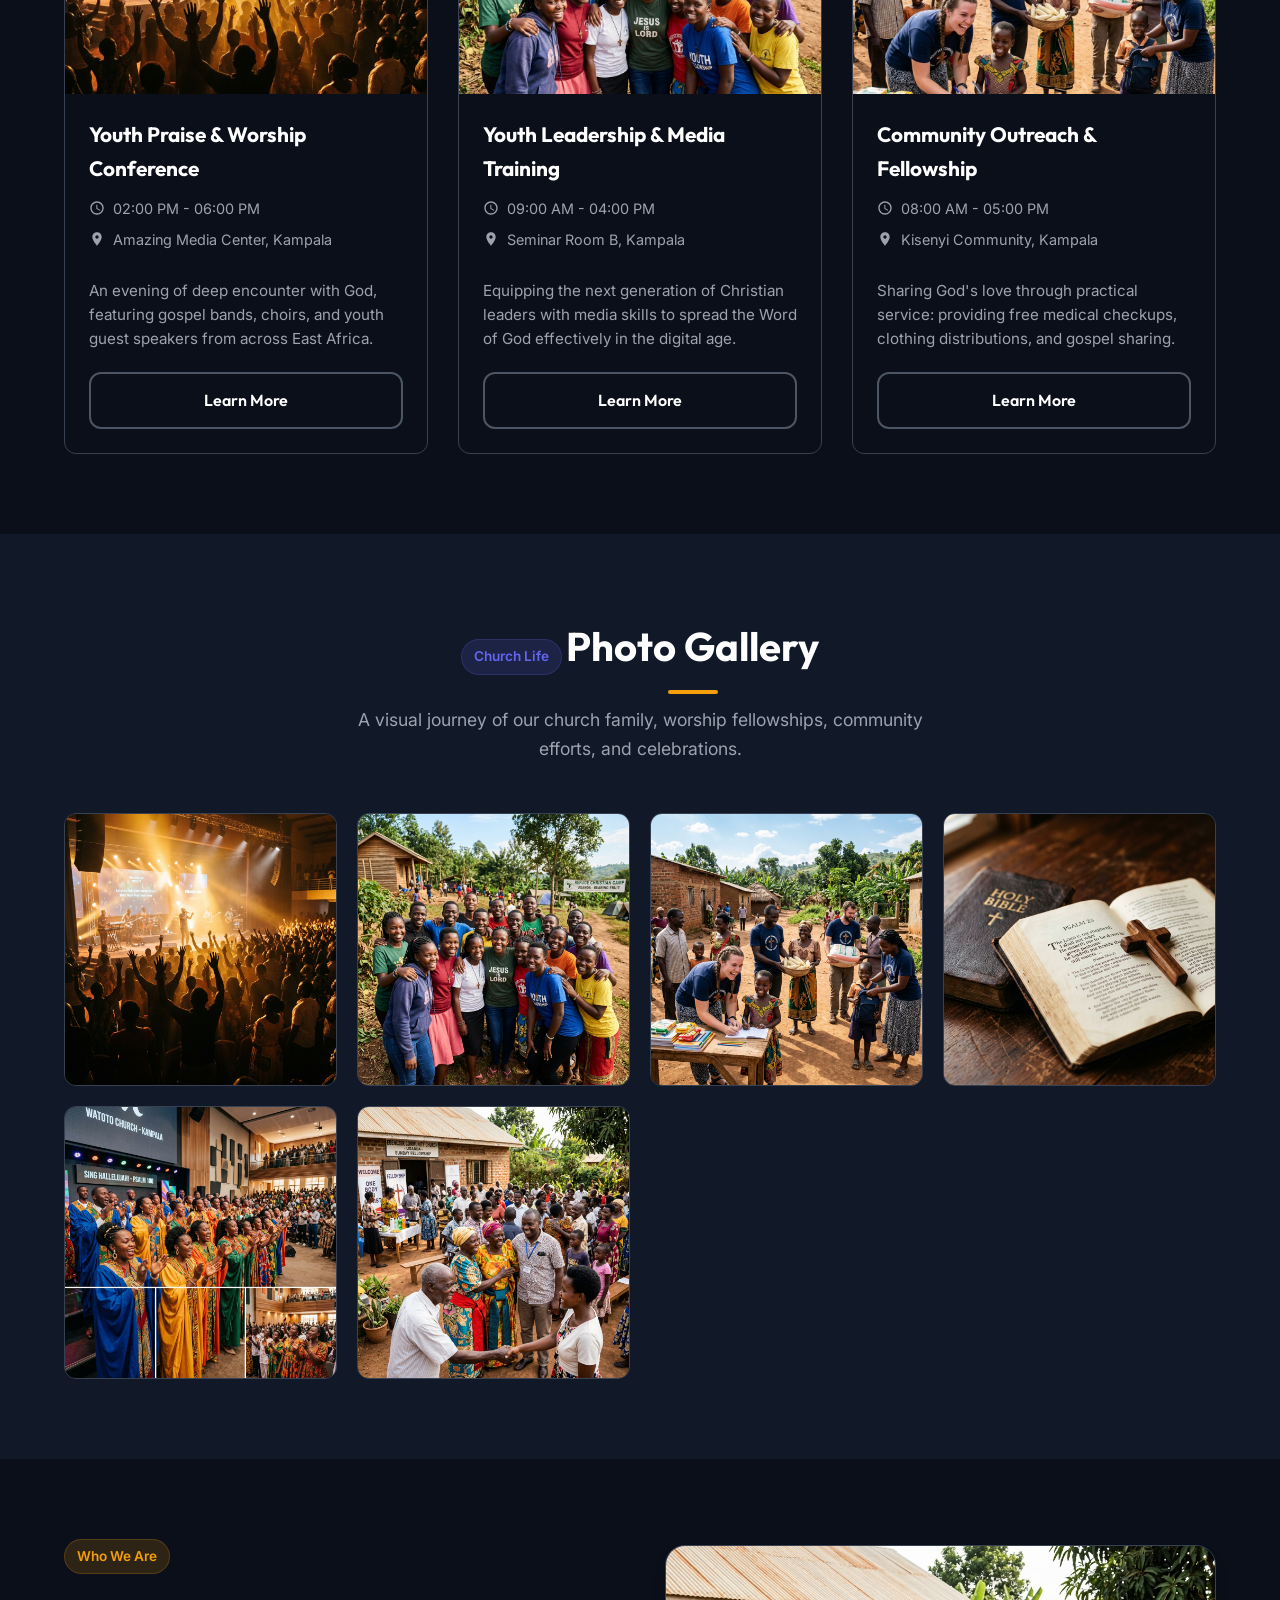
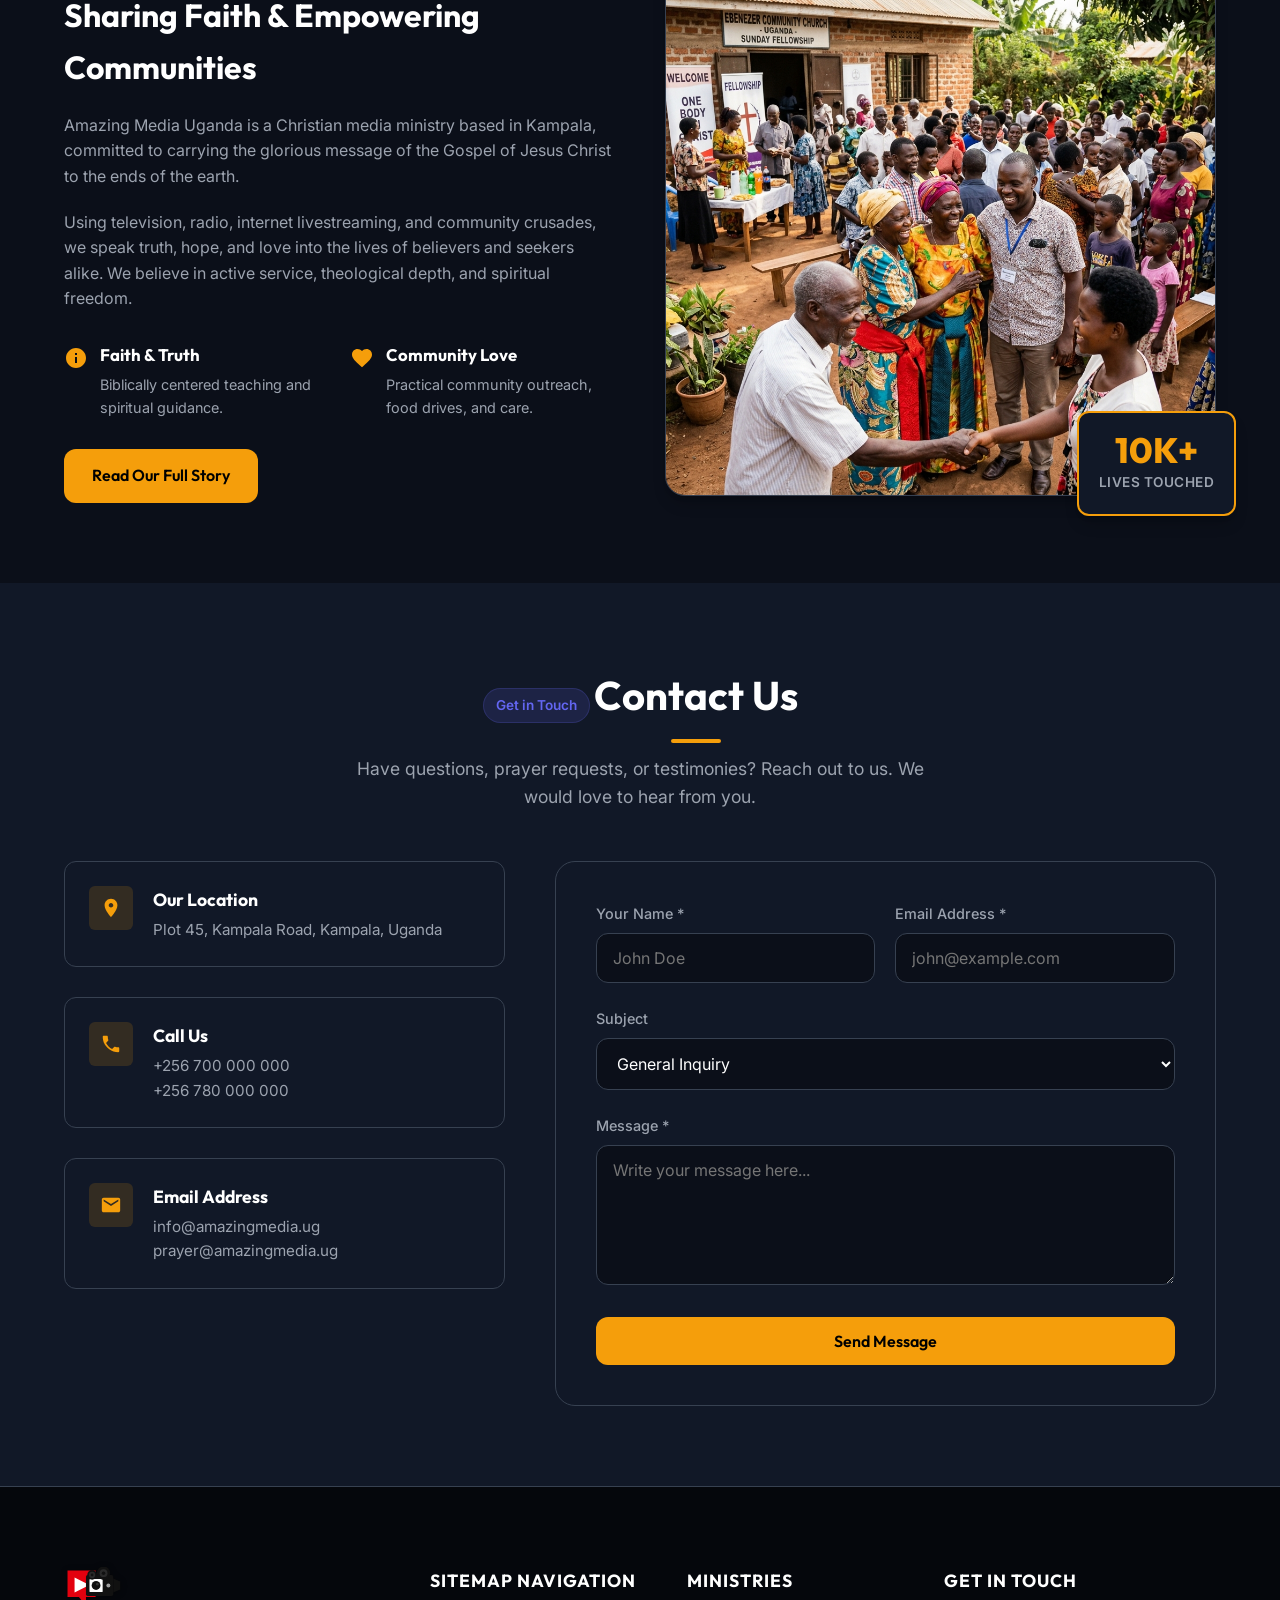
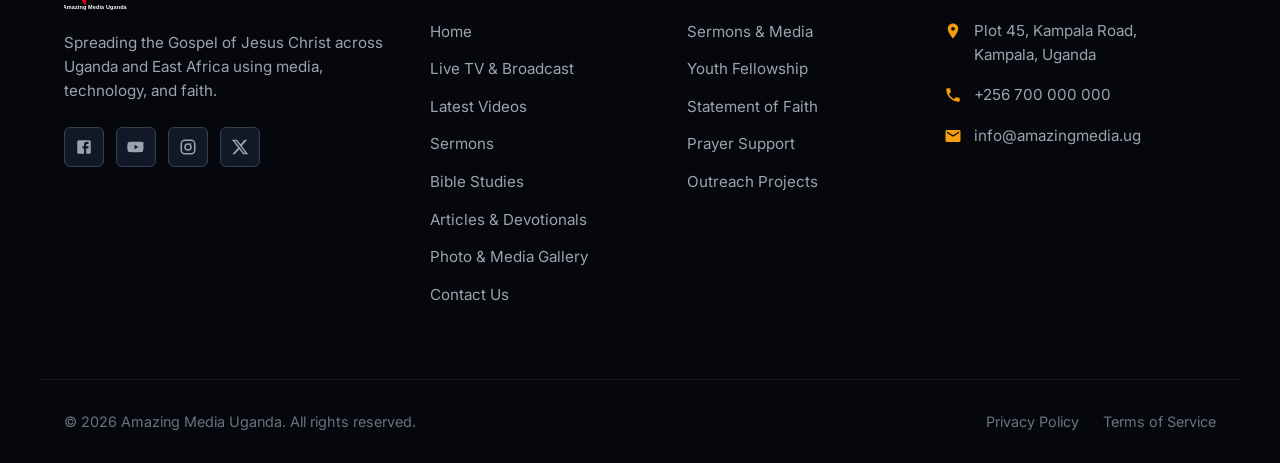
==== commit 63c64803: "Restructure site navigation per new sitemap: add dropdowns, new Articles & Gallery pages" ====
--- a/index.html
+++ b/index.html
@@ -29,10 +29,24 @@
       
       <ul class="nav-links">
         <li><a href="index.html" class="active">Home</a></li>
-        <li><a href="about.html">About Us</a></li>
-        <li><a href="videos.html">Videos</a></li>
-        <li><a href="livestream.html">Livestream</a></li>
-        <li><a href="events.html">Events</a></li>
+        <li class="nav-item-dropdown">
+          <a href="livestream.html" class="dropdown-toggle">Live TV <span class="caret">▾</span></a>
+          <ul class="dropdown-menu">
+            <li><a href="livestream.html">Current Livestream</a></li>
+          </ul>
+        </li>
+        <li class="nav-item-dropdown">
+          <a href="videos.html" class="dropdown-toggle">Latest Videos <span class="caret">▾</span></a>
+          <ul class="dropdown-menu">
+            <li><a href="videos.html?video=1">Video 1: Praise & Worship</a></li>
+            <li><a href="videos.html?video=2">Video 2: Sunday Sermon</a></li>
+            <li><a href="videos.html?video=3">Video 3: Choir Devotional</a></li>
+          </ul>
+        </li>
+        <li><a href="videos.html?cat=sermons">Sermons</a></li>
+        <li><a href="videos.html?cat=bible-studies">Bible Studies</a></li>
+        <li><a href="articles.html">Articles</a></li>
+        <li><a href="gallery.html">Gallery</a></li>
         <li><a href="contact.html">Contact</a></li>
       </ul>
     </div>
@@ -516,10 +530,10 @@
         </a>
         <p>Spreading the Gospel of Jesus Christ across Uganda and East Africa using media, technology, and faith.</p>
         <div class="social-links">
-          <a href="#" class="social-icon" aria-label="Facebook">
+          <a href="https://www.facebook.com/AmazingMediaUgOfficial" class="social-icon" aria-label="Facebook" target="_blank" rel="noopener noreferrer">
             <svg viewBox="0 0 24 24"><path d="M5 3h14a2 2 0 0 1 2 2v14a2 2 0 0 1-2 2H5a2 2 0 0 1-2-2V5a2 2 0 0 1 2-2m13 2h-2.5A3.5 3.5 0 0 0 12 8.5V11h-2v3h2v7h3v-7h3v-3h-3V9a1 1 0 0 1 1-1h2V5z"/></svg>
           </a>
-          <a href="#" class="social-icon" aria-label="YouTube">
+          <a href="https://www.youtube.com/c/AmazingMediaUganda" class="social-icon" aria-label="YouTube" target="_blank" rel="noopener noreferrer">
             <svg viewBox="0 0 24 24"><path d="M10 15l5.19-3L10 9v6m11.56-7.83c.13.47.22 1.1.28 1.9.07.8.1 1.49.1 2.06v1.74c0 .57-.03 1.26-.1 2.06-.06.8-.15 1.43-.28 1.9-.17.6-.47 1.05-.87 1.37-.4.32-.93.52-1.6.61-.8.1-1.89.16-3.27.18-1.38.03-2.65.04-3.82.04h-1.6c-1.17 0-2.44-.01-3.82-.04-1.38-.02-2.47-.08-3.27-.18-.67-.09-1.2-.29-1.6-.61-.4-.32-.7-.77-.87-1.37-.13-.47-.22-1.1-.28-1.9-.06-.8-.1-1.49-.1-2.06v-1.74c0-.57.04-1.26.1-2.06.06-.8.15-1.43.28-1.9.17-.6.47-1.05.87-1.37.4-.32.93-.52 1.6-.61.8-.1 1.89-.16 3.27-.18C8.94 5.03 10.21 5 11.38 5h1.6c1.17 0 2.44.01 3.82.04 1.38.02 2.47.08 3.27.18.67.09 1.2.29 1.6.61.4.32.7.77.87 1.37z"/></svg>
           </a>
           <a href="#" class="social-icon" aria-label="Instagram">
@@ -532,14 +546,16 @@
       </div>
 
       <div class="footer-nav">
-        <h4>Quick Links</h4>
+        <h4>Sitemap Navigation</h4>
         <ul class="footer-links">
           <li><a href="index.html">Home</a></li>
-          <li><a href="about.html">About Us</a></li>
-          <li><a href="videos.html">Videos</a></li>
-          <li><a href="livestream.html">Livestream</a></li>
-          <li><a href="events.html">Events</a></li>
-          <li><a href="contact.html">Contact</a></li>
+          <li><a href="livestream.html">Live TV & Broadcast</a></li>
+          <li><a href="videos.html">Latest Videos</a></li>
+          <li><a href="videos.html?cat=sermons">Sermons</a></li>
+          <li><a href="videos.html?cat=bible-studies">Bible Studies</a></li>
+          <li><a href="articles.html">Articles & Devotionals</a></li>
+          <li><a href="gallery.html">Photo & Media Gallery</a></li>
+          <li><a href="contact.html">Contact Us</a></li>
         </ul>
       </div>
 
--- a/css/style.css
+++ b/css/style.css
@@ -207,15 +207,20 @@
 .nav-links {
   display: flex;
   list-style: none;
-  gap: 32px;
+  gap: 22px;
+  align-items: center;
 }
 
 .nav-links a {
-  font-size: 1rem;
+  font-size: 0.95rem;
   font-weight: 500;
   color: var(--text-secondary);
   padding: 8px 0;
   position: relative;
+  transition: color var(--transition-fast);
+  display: inline-flex;
+  align-items: center;
+  gap: 4px;
 }
 
 .nav-links a:hover,
@@ -223,7 +228,7 @@
   color: #ffffff;
 }
 
-.nav-links a::after {
+.nav-links > li > a::after {
   content: '';
   position: absolute;
   bottom: 0;
@@ -234,9 +239,75 @@
   transition: width var(--transition-fast);
 }
 
-.nav-links a:hover::after,
-.nav-links a.active::after {
-  width: 100%;
+.nav-links > li > a:hover::after,
+.nav-links > li > a.active::after {
+  width: 100%;
+}
+
+/* --- Dropdown Navigation --- */
+.nav-item-dropdown {
+  position: relative;
+}
+
+.caret {
+  font-size: 0.75rem;
+  transition: transform var(--transition-fast);
+  display: inline-block;
+  color: var(--text-muted);
+}
+
+.nav-item-dropdown:hover .caret,
+.nav-item-dropdown.open .caret {
+  transform: rotate(180deg);
+  color: var(--primary);
+}
+
+.dropdown-menu {
+  position: absolute;
+  top: 100%;
+  left: 0;
+  min-width: 220px;
+  background: rgba(11, 15, 25, 0.96);
+  backdrop-filter: blur(16px);
+  -webkit-backdrop-filter: blur(16px);
+  border: 1px solid var(--border-color);
+  border-radius: var(--radius-md);
+  padding: 8px 0;
+  margin-top: 8px;
+  list-style: none;
+  box-shadow: 0 12px 32px rgba(0, 0, 0, 0.5);
+  opacity: 0;
+  visibility: hidden;
+  transform: translateY(10px);
+  transition: all var(--transition-fast);
+  z-index: 200;
+}
+
+.nav-item-dropdown:hover .dropdown-menu,
+.nav-item-dropdown:focus-within .dropdown-menu,
+.nav-item-dropdown.open .dropdown-menu {
+  opacity: 1;
+  visibility: visible;
+  transform: translateY(0);
+}
+
+.dropdown-menu li {
+  width: 100%;
+}
+
+.dropdown-menu a {
+  display: block;
+  padding: 10px 18px;
+  font-size: 0.9rem;
+  color: var(--text-secondary);
+  transition: all var(--transition-fast);
+  width: 100%;
+}
+
+.dropdown-menu a:hover {
+  background-color: rgba(245, 158, 11, 0.12);
+  color: var(--primary);
+  padding-left: 22px;
 }
 
 /* Menu Toggle Button (Mobile) */
--- a/css/responsive.css
+++ b/css/responsive.css
@@ -83,9 +83,37 @@
   }
   
   .nav-links a {
-    font-size: 1.1rem;
+    font-size: 1.05rem;
+    display: flex;
+    width: 100%;
+    justify-content: space-between;
+  }
+
+  .nav-item-dropdown {
+    width: 100%;
+  }
+
+  .nav-item-dropdown .dropdown-menu {
+    position: static;
+    opacity: 1;
+    visibility: visible;
+    transform: none;
+    background: rgba(0, 0, 0, 0.25);
+    border: 1px solid var(--border-color);
+    box-shadow: none;
+    padding: 6px 0;
+    margin-top: 8px;
+    border-radius: var(--radius-sm);
+    display: none;
+  }
+
+  .nav-item-dropdown.open .dropdown-menu {
     display: block;
-    width: 100%;
+  }
+
+  .dropdown-menu a {
+    font-size: 0.9rem;
+    padding: 8px 16px;
   }
   
   /* Live stream grid adapts */
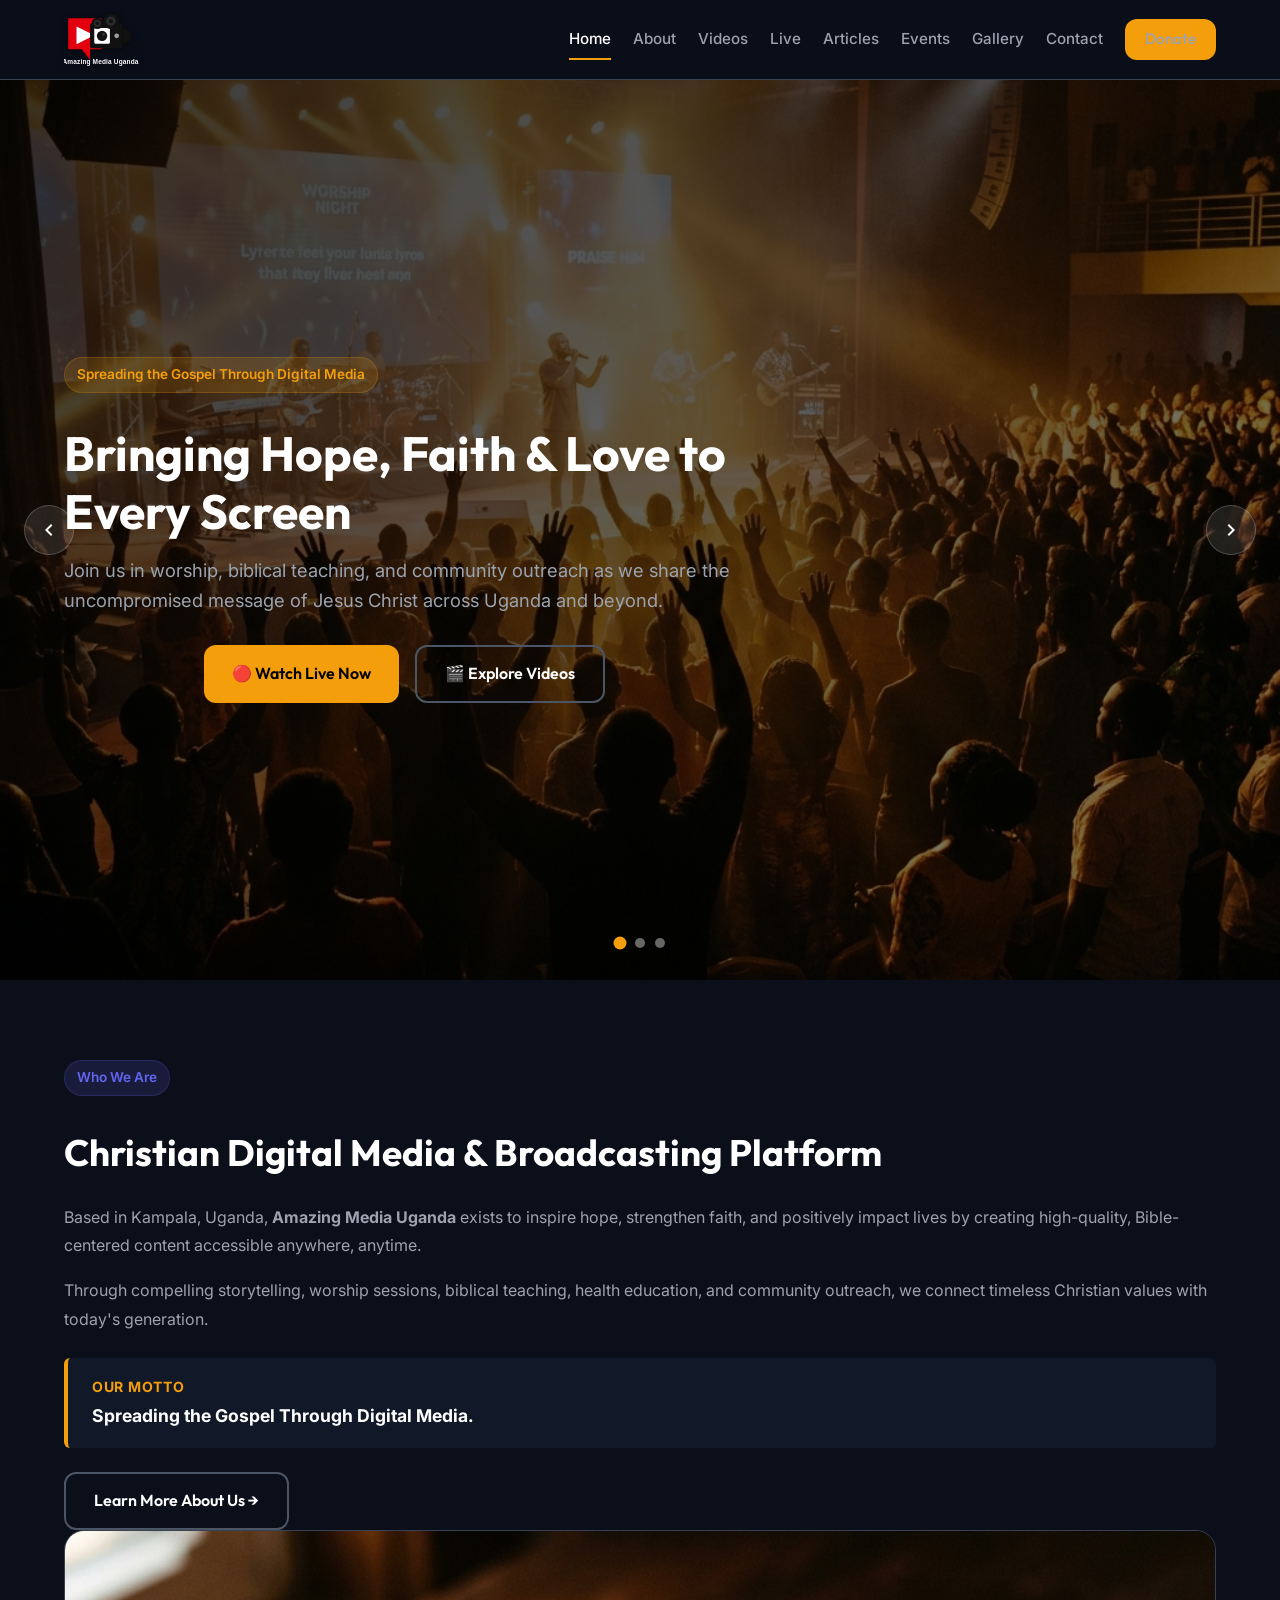
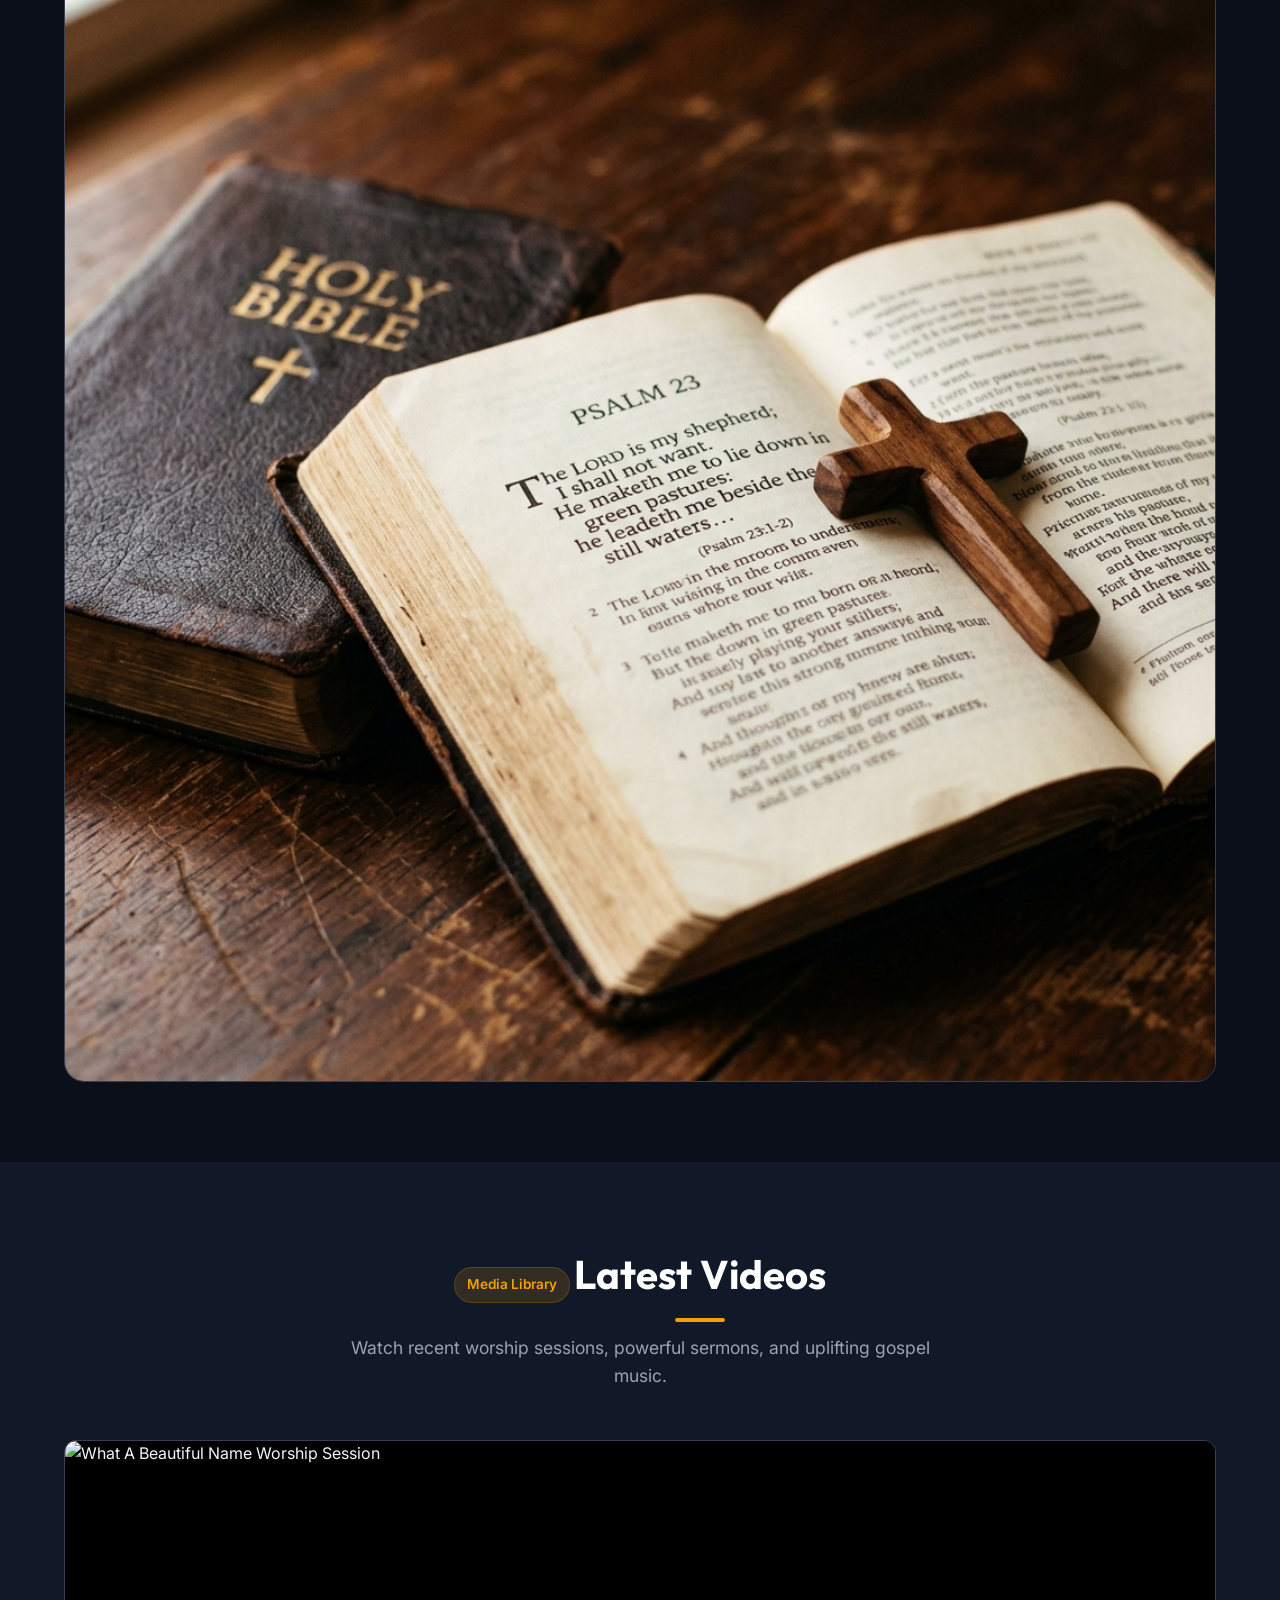
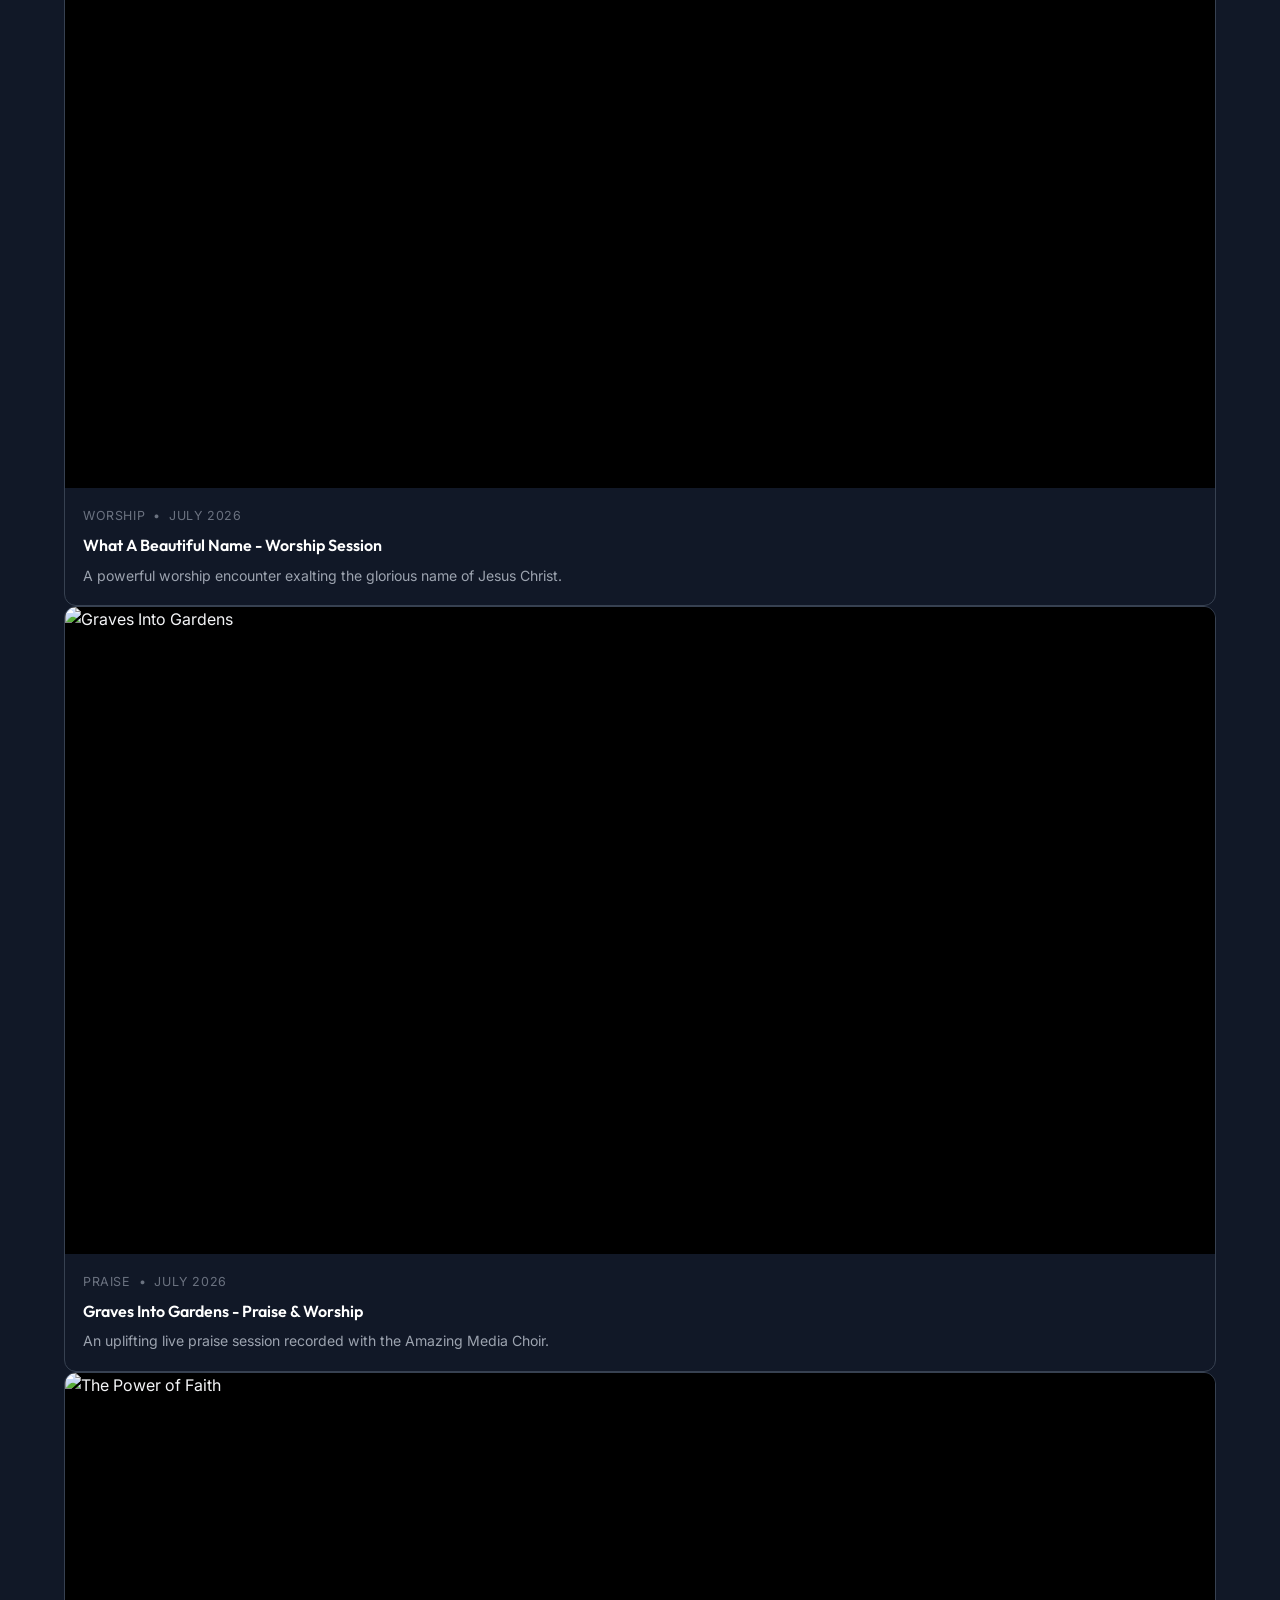
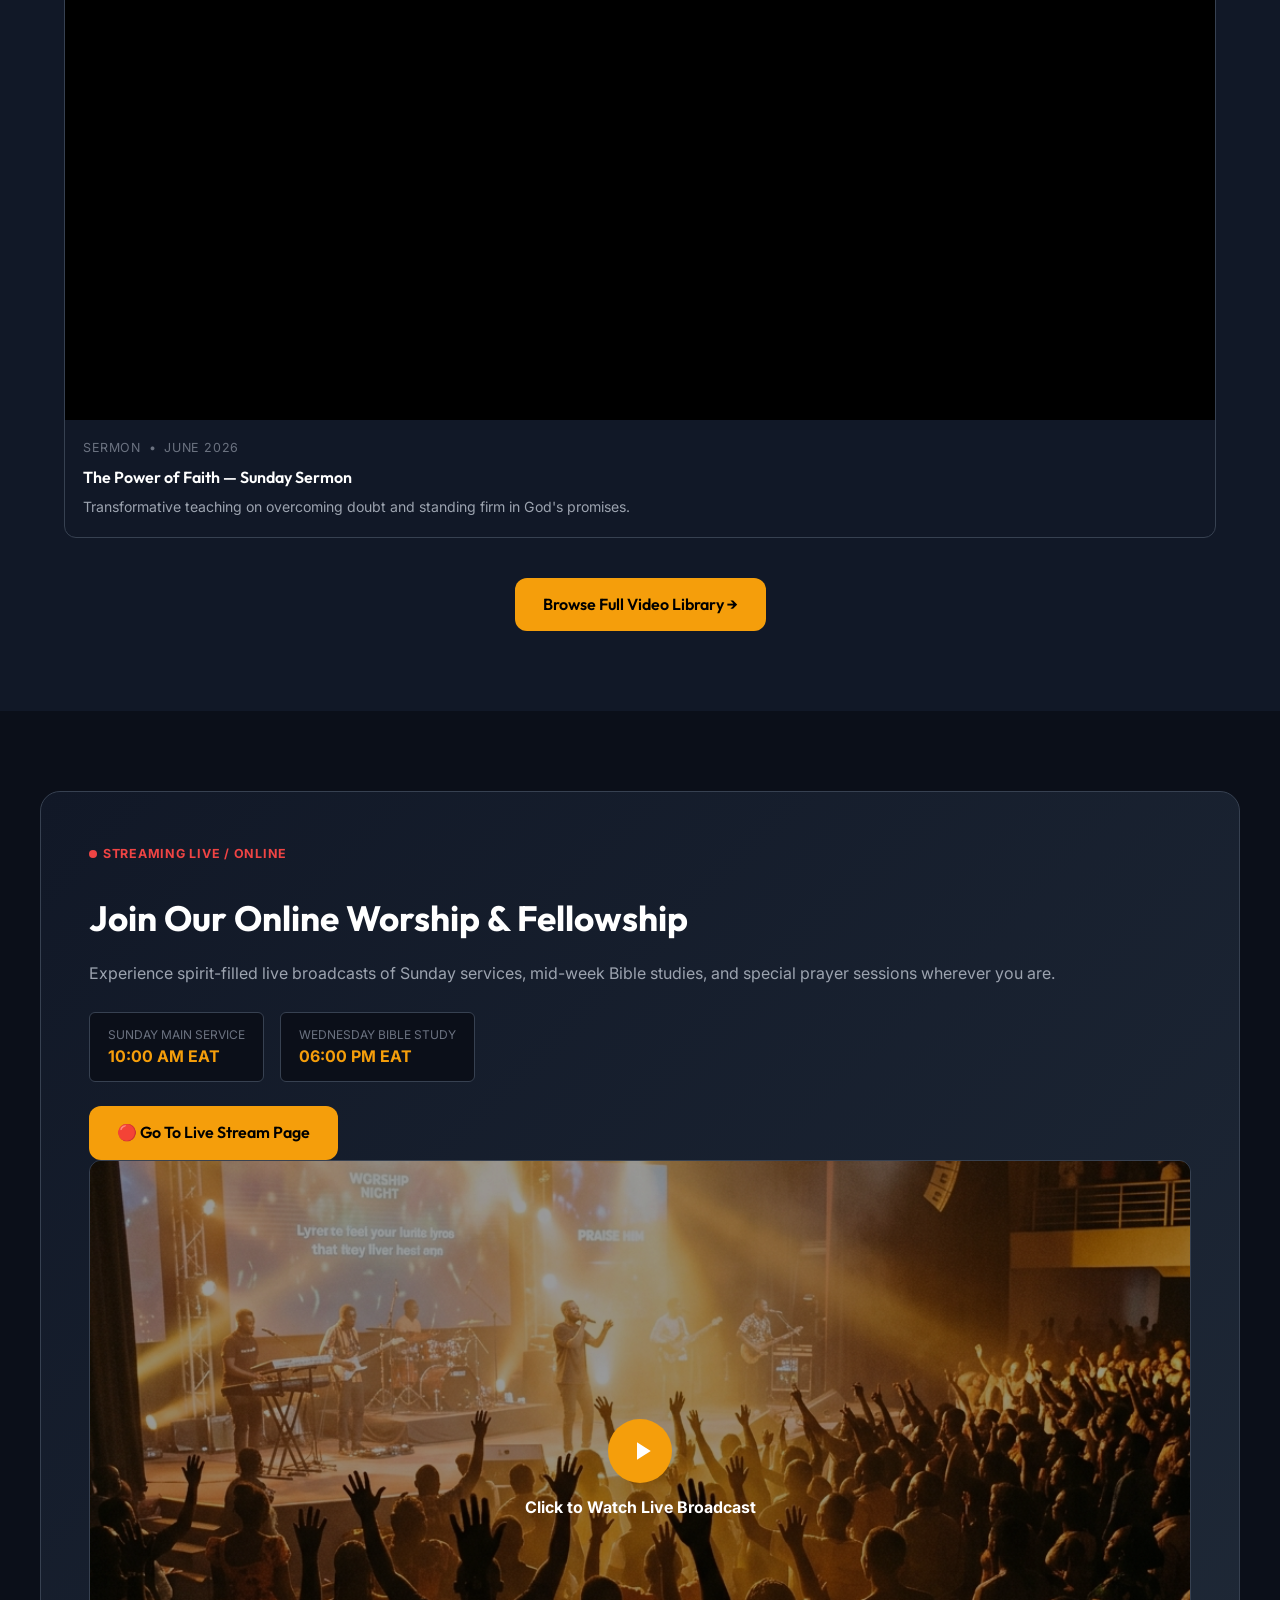
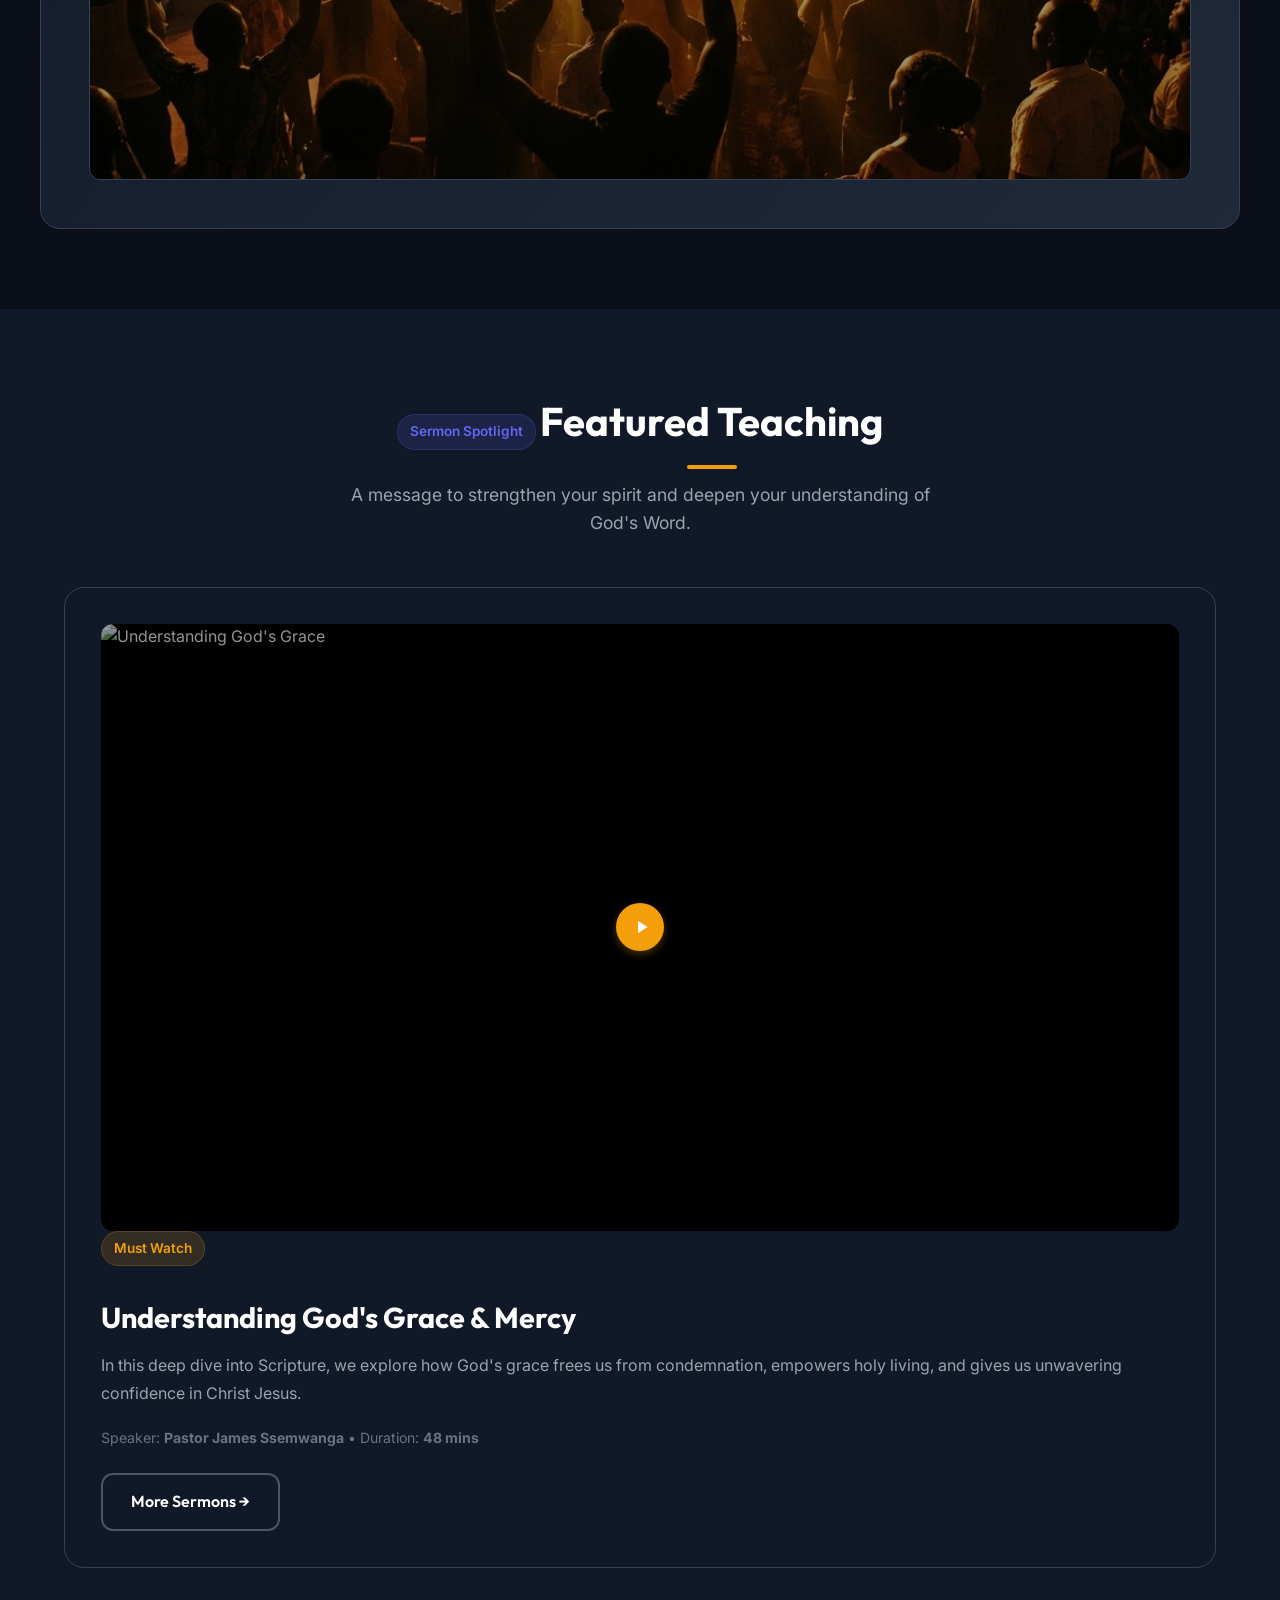
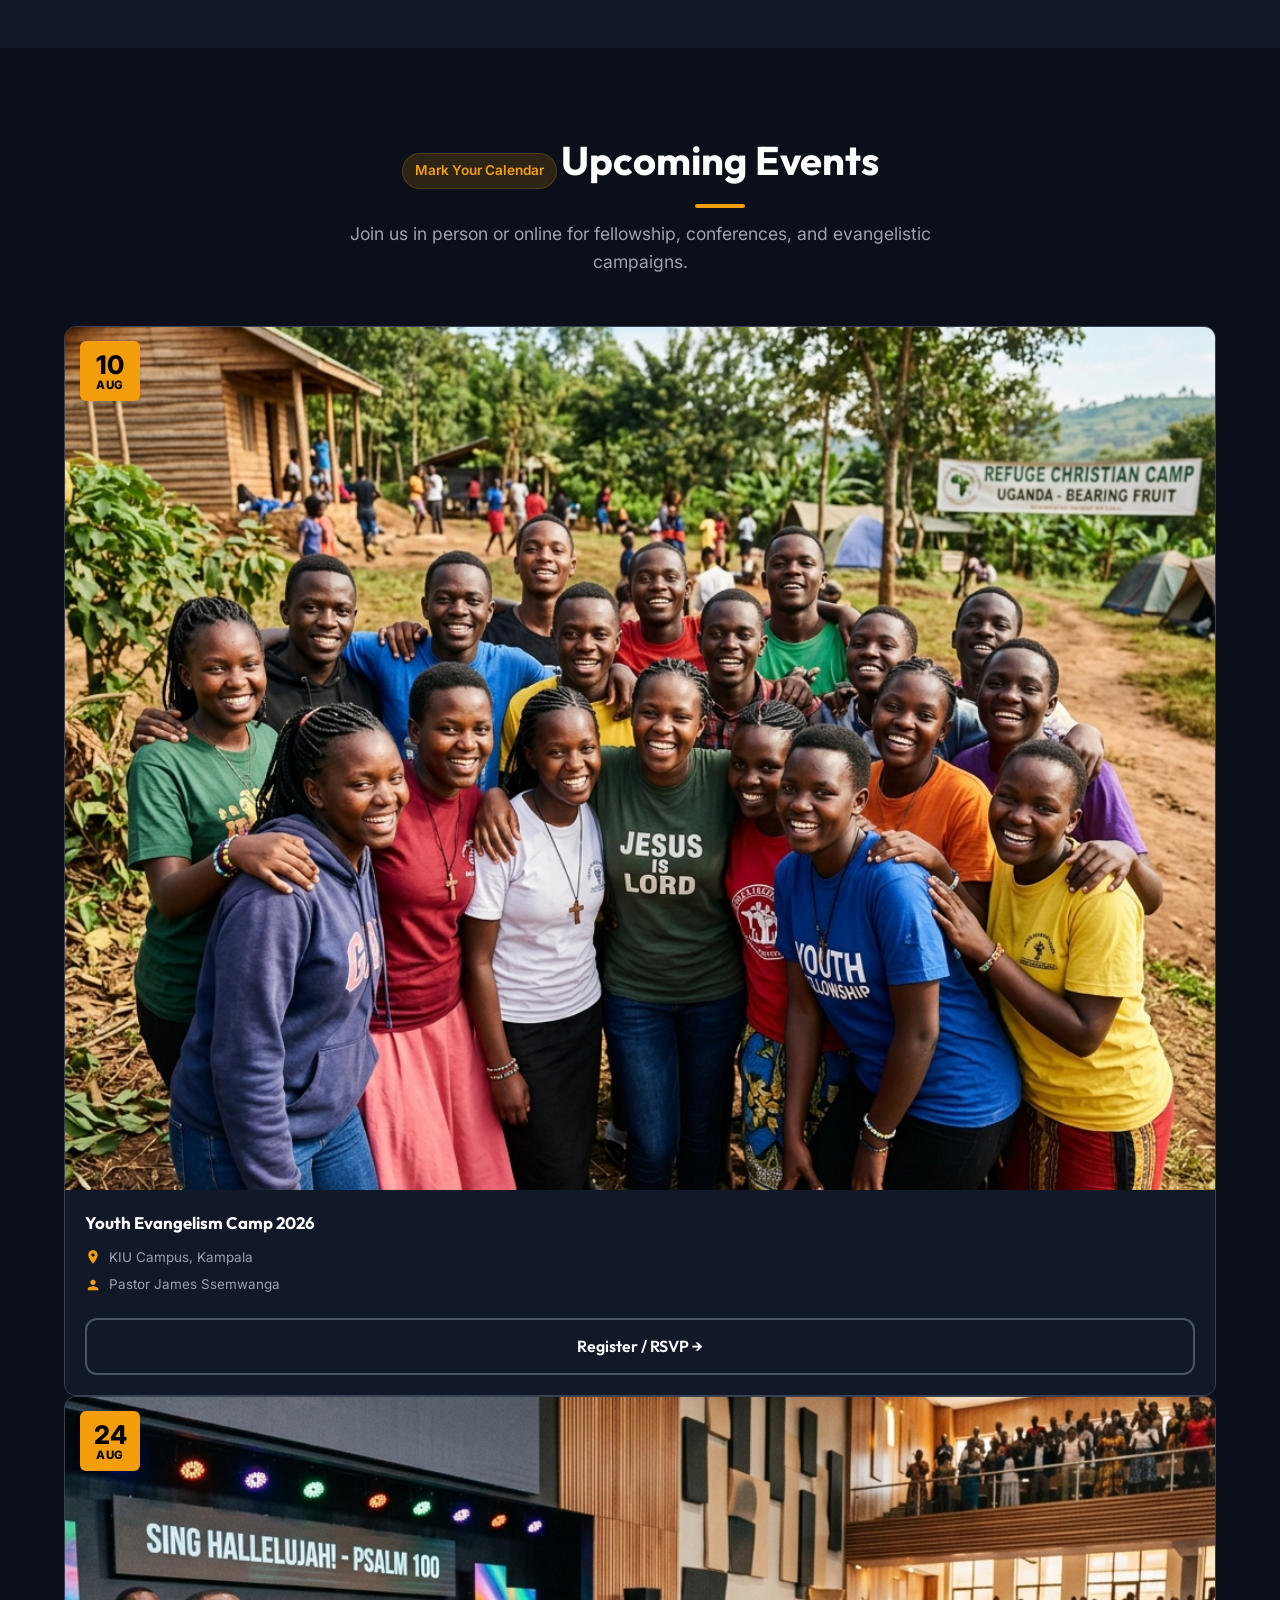
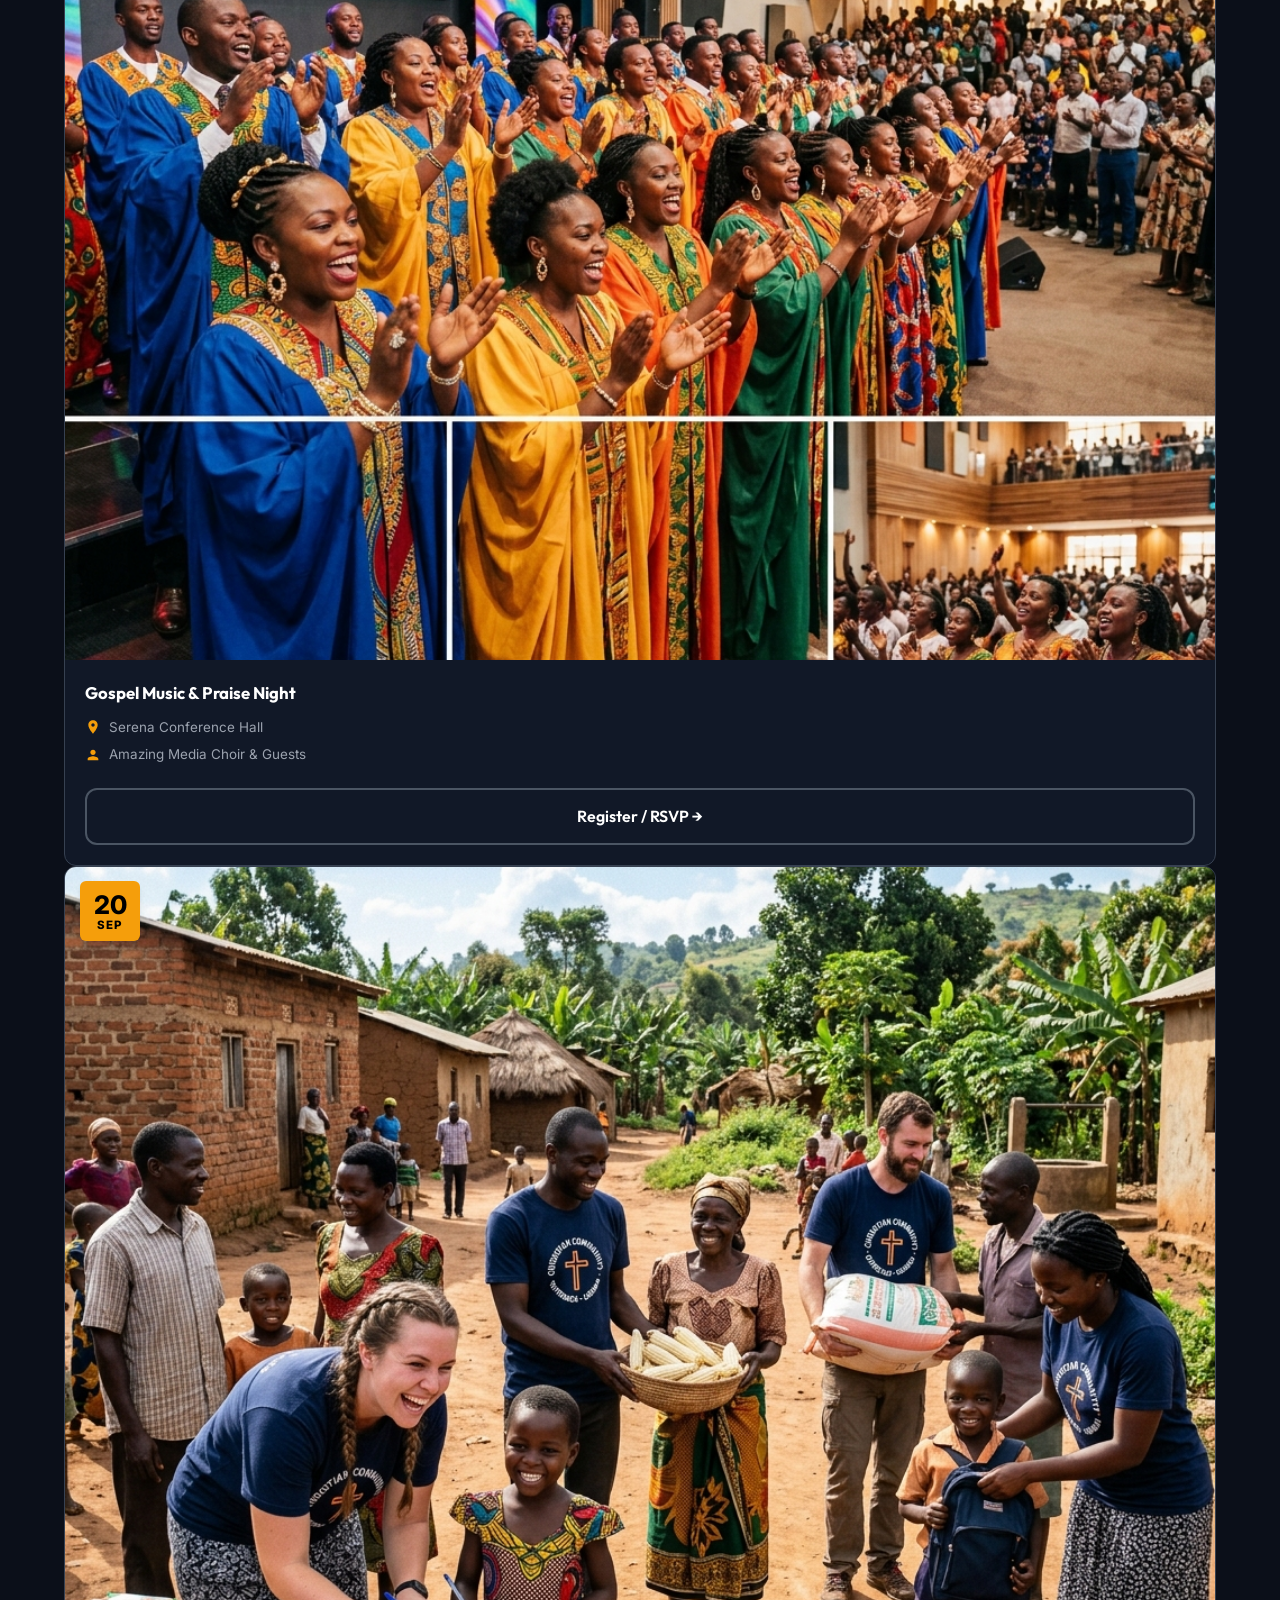
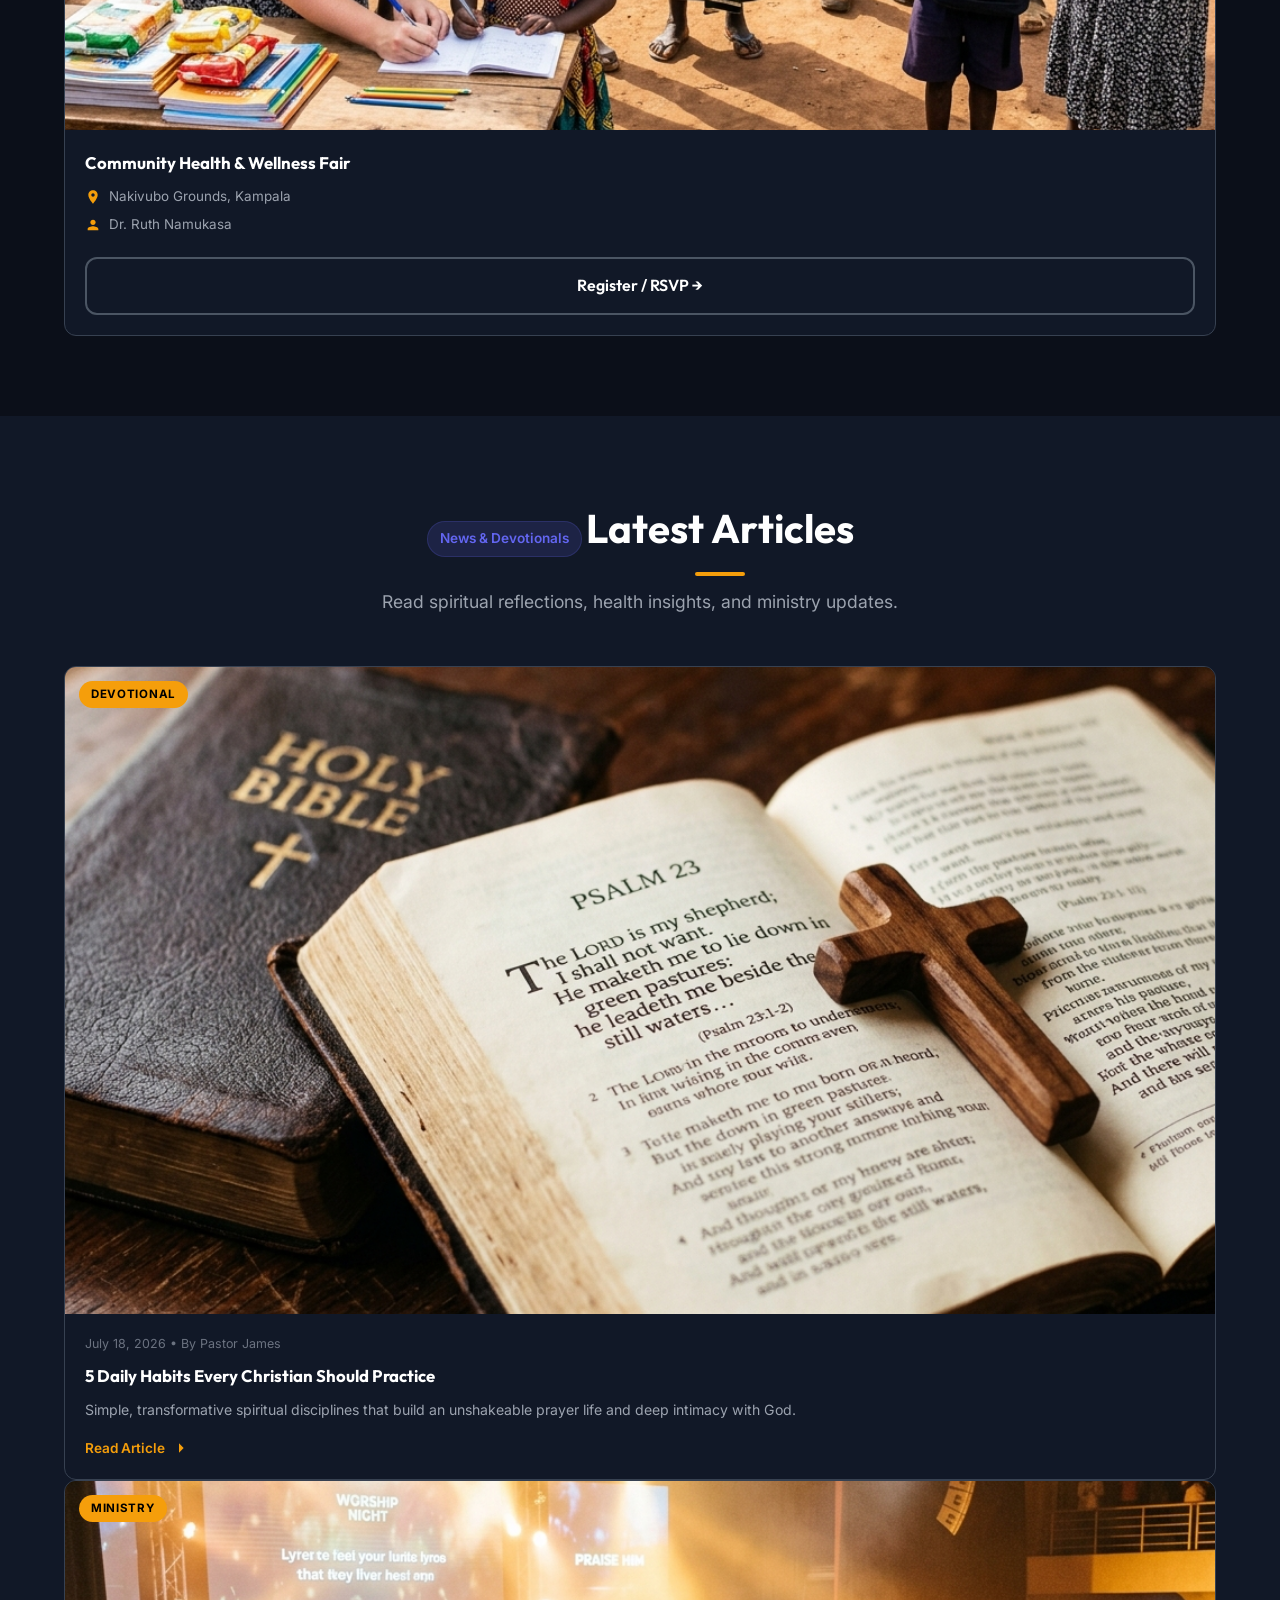
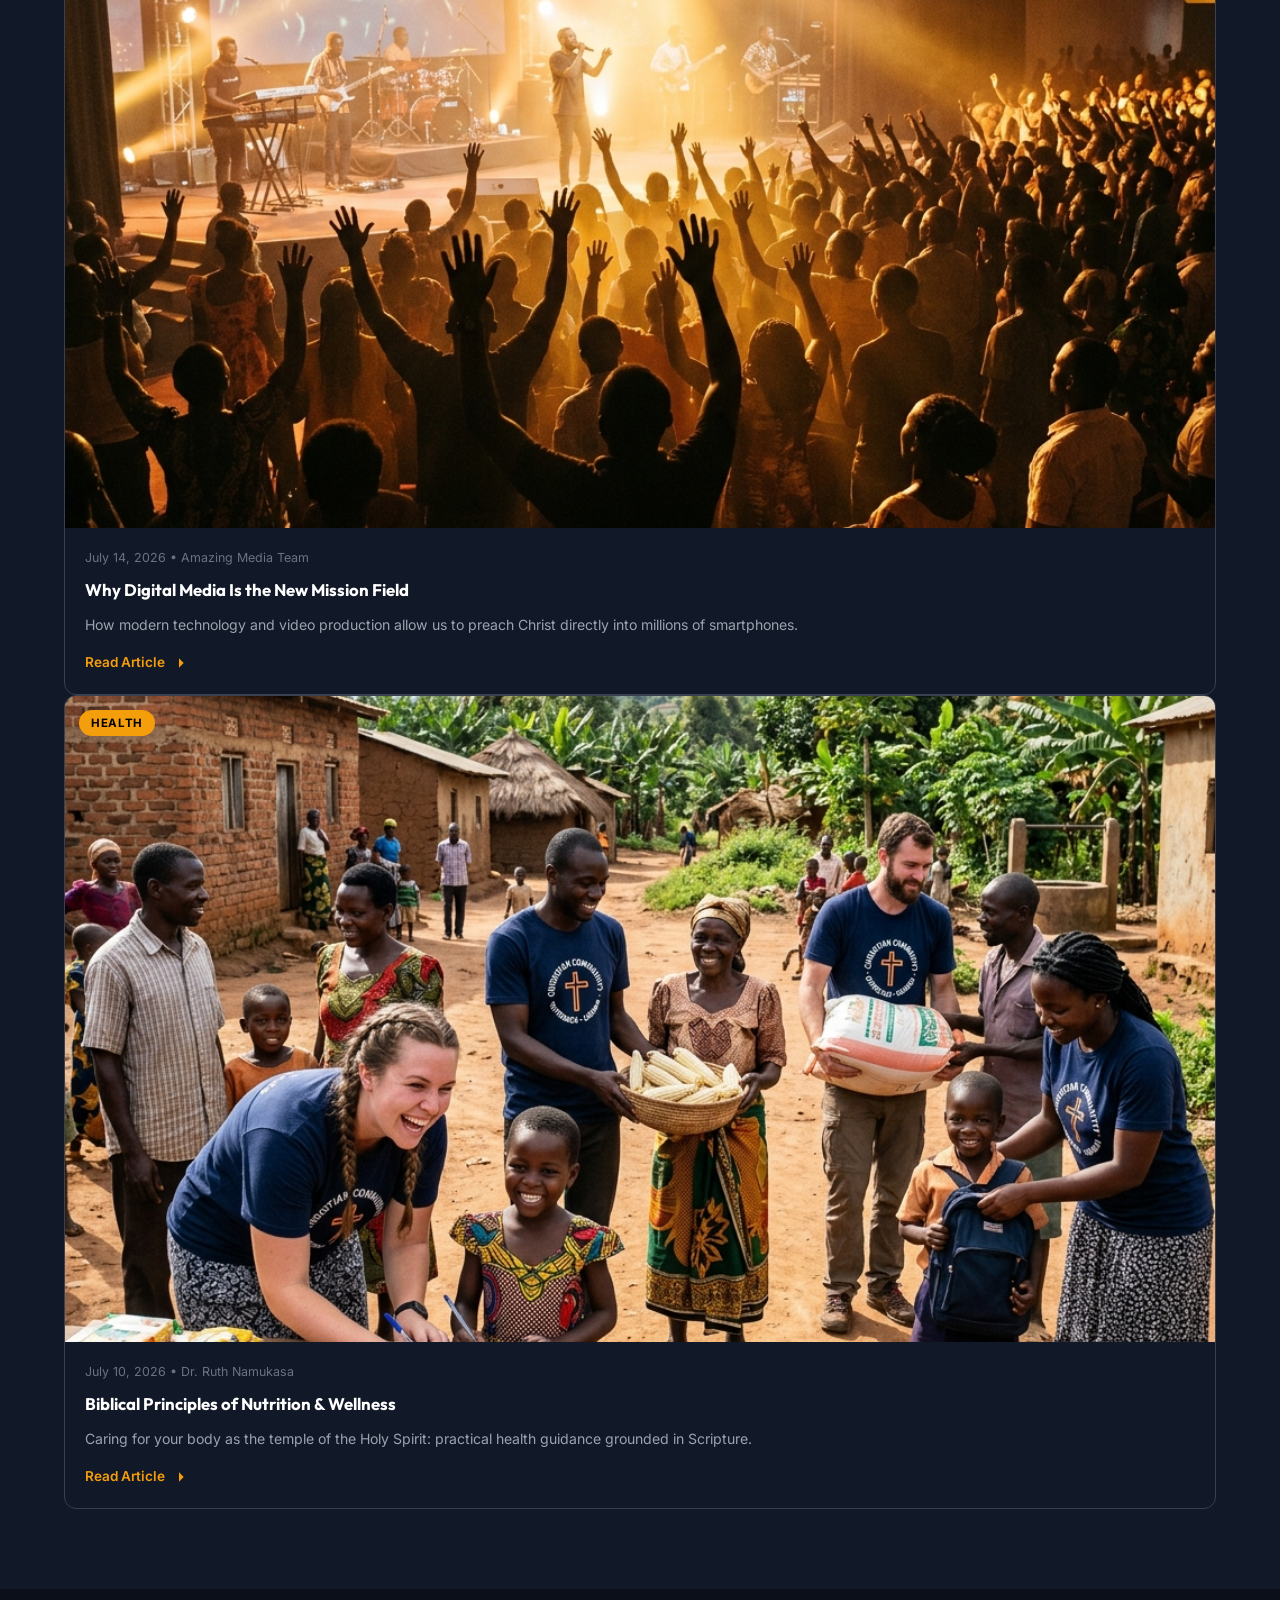
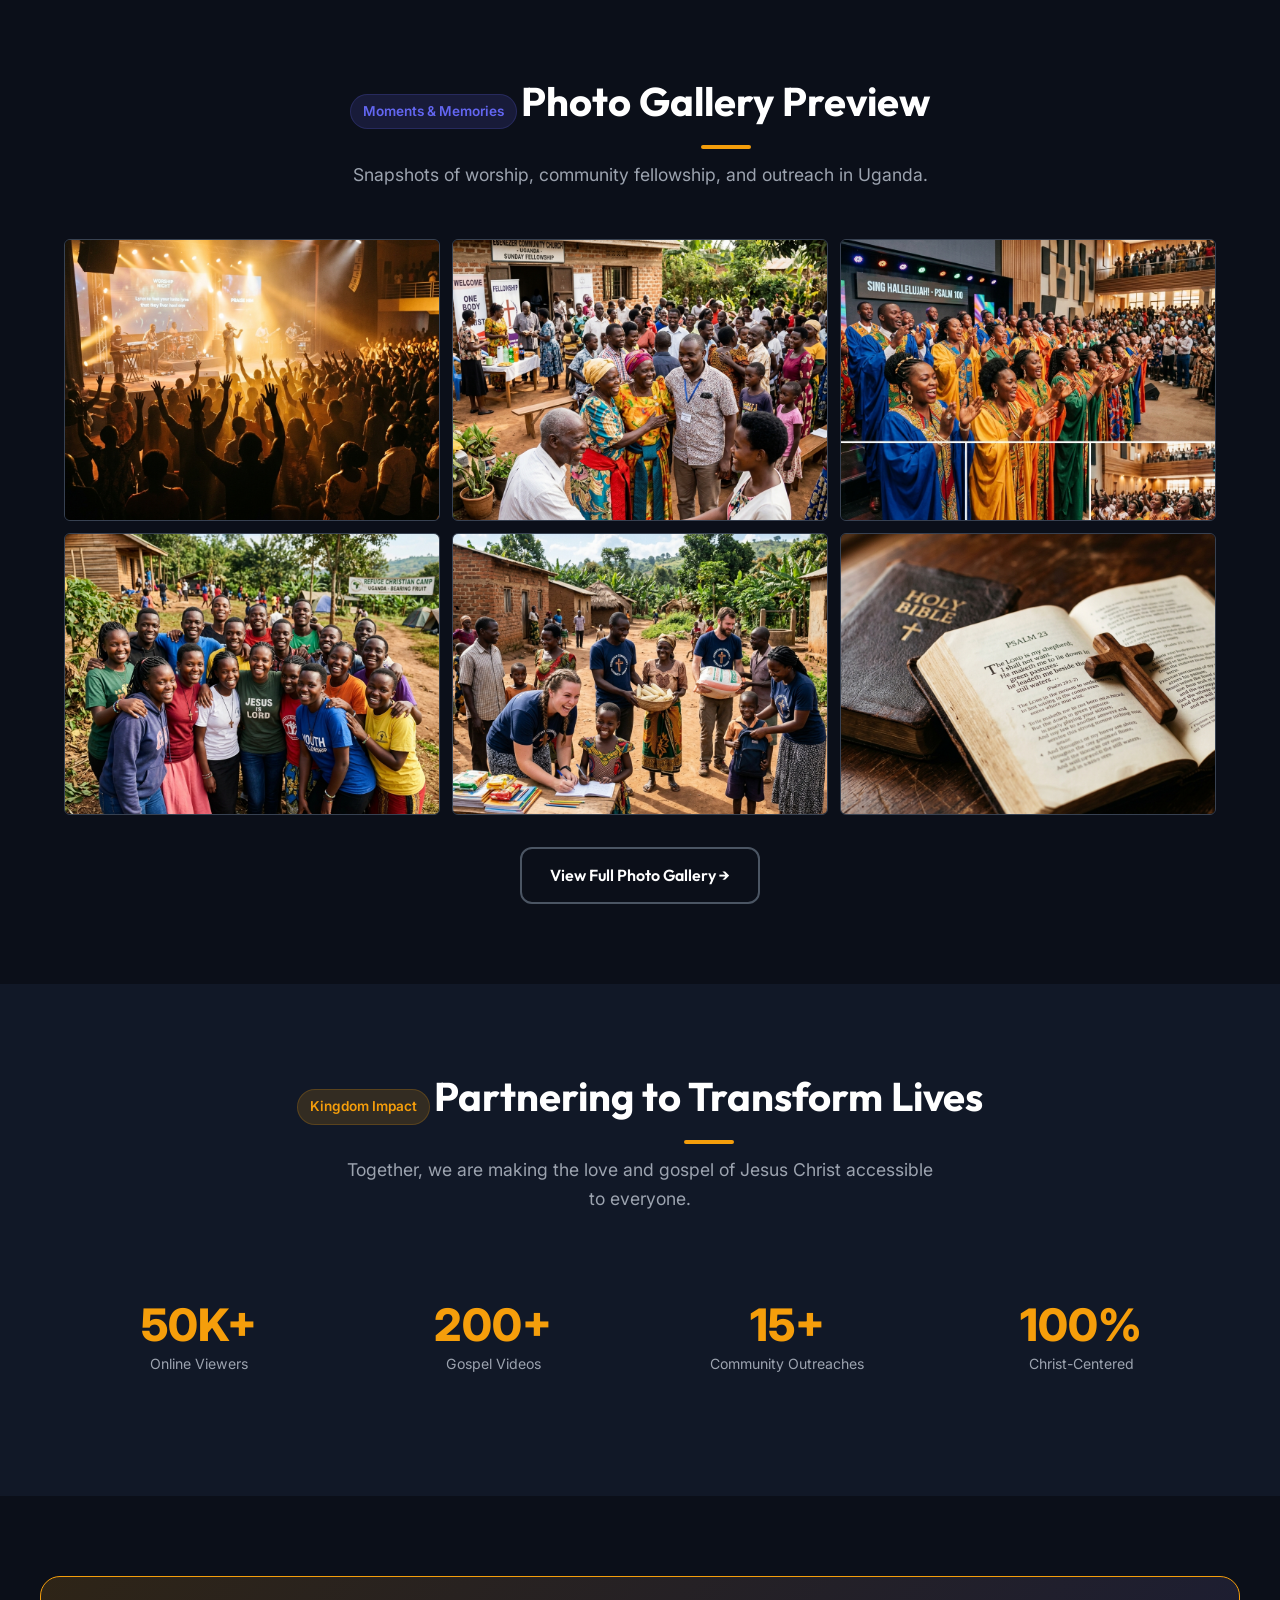
==== commit 9e5bbe81: "Full site rebuild Phase 1: scalable architecture, assets directory, JS modules, data JSON, donate & " ====
--- a/index.html
+++ b/index.html
@@ -4,12 +4,11 @@
   <meta charset="UTF-8">
   <meta name="viewport" content="width=device-width, initial-scale=1.0">
   <title>Amazing Media Uganda | Spreading the Gospel of Jesus Christ</title>
-  <meta name="description" content="Amazing Media Uganda is dedicated to spreading the Gospel of Jesus Christ through digital media, livestreams, uplifting gospel music, events, and community outreach.">
-  
-  <!-- CSS Stylesheets -->
-  <link rel="stylesheet" href="css/variables.css">
-  <link rel="stylesheet" href="css/style.css">
-  <link rel="stylesheet" href="css/responsive.css">
+  <meta name="description" content="Amazing Media Uganda is a Christian digital media and broadcasting platform dedicated to sharing the Gospel of Jesus Christ across Uganda, Africa, and beyond.">
+  <link rel="stylesheet" href="assets/css/variables.css">
+  <link rel="stylesheet" href="assets/css/style.css">
+  <link rel="stylesheet" href="assets/css/components.css">
+  <link rel="stylesheet" href="assets/css/responsive.css">
 </head>
 <body>
 
@@ -17,517 +16,478 @@
   <header>
     <div class="container navbar">
       <a href="index.html" class="logo" aria-label="Amazing Media Uganda - Home">
-        <img class="logo-img" src="images/logo.svg" alt="Amazing Media Uganda">
+        <img class="logo-img" src="assets/images/logo.svg" alt="Amazing Media Uganda">
       </a>
-      
-      <!-- Mobile Burger Menu -->
       <button class="menu-toggle" aria-label="Toggle navigation menu" aria-expanded="false">
-        <span></span>
-        <span></span>
-        <span></span>
+        <span></span><span></span><span></span>
       </button>
-      
       <ul class="nav-links">
         <li><a href="index.html" class="active">Home</a></li>
-        <li class="nav-item-dropdown">
-          <a href="livestream.html" class="dropdown-toggle">Live TV <span class="caret">▾</span></a>
-          <ul class="dropdown-menu">
-            <li><a href="livestream.html">Current Livestream</a></li>
-          </ul>
-        </li>
-        <li class="nav-item-dropdown">
-          <a href="videos.html" class="dropdown-toggle">Latest Videos <span class="caret">▾</span></a>
-          <ul class="dropdown-menu">
-            <li><a href="videos.html?video=1">Video 1: Praise & Worship</a></li>
-            <li><a href="videos.html?video=2">Video 2: Sunday Sermon</a></li>
-            <li><a href="videos.html?video=3">Video 3: Choir Devotional</a></li>
-          </ul>
-        </li>
-        <li><a href="videos.html?cat=sermons">Sermons</a></li>
-        <li><a href="videos.html?cat=bible-studies">Bible Studies</a></li>
+        <li><a href="about.html">About</a></li>
+        <li><a href="videos.html">Videos</a></li>
+        <li><a href="livestream.html">Live</a></li>
         <li><a href="articles.html">Articles</a></li>
+        <li><a href="events.html">Events</a></li>
         <li><a href="gallery.html">Gallery</a></li>
         <li><a href="contact.html">Contact</a></li>
+        <li><a href="donate.html" class="btn btn-primary" style="padding: 8px 20px;">Donate</a></li>
       </ul>
     </div>
   </header>
 
-  <!-- Hero Banner -->
-  <section class="hero">
-    <div class="container hero-content">
-      <span class="hero-subtitle">Spreading the Gospel of Jesus Christ</span>
-      <h1>Bringing Hope, Faith, & Love to Uganda</h1>
-      <p>Join us in praise, worship, and study as we share the transformative message of God's grace and truth through modern media.</p>
-      <div class="btn-group">
-        <a href="livestream.html" class="btn btn-primary">Watch Live Now</a>
-        <a href="#latest-videos" class="btn btn-secondary">Latest Videos</a>
-      </div>
-    </div>
-  </section>
-
-  <!-- Latest Videos Section -->
-  <section id="latest-videos" class="section">
-    <div class="container">
-      <div class="section-header">
-        <span class="badge">Media Gallery</span>
-        <h2>Latest Videos</h2>
-        <p>Watch our recent gospel teachings, praise sessions, and community service highlights.</p>
-      </div>
-      
-      <div class="video-grid">
-        <!-- Video 1: Hillsong What a Beautiful Name -->
-        <div class="video-card">
-          <div class="video-thumbnail-wrapper" data-youtube-id="nQWFzMvCfLE">
-            <img class="video-thumbnail" src="https://img.youtube.com/vi/nQWFzMvCfLE/mqdefault.jpg" alt="What a Beautiful Name Worship">
-            <div class="play-overlay">
-              <div class="play-button">
-                <svg viewBox="0 0 24 24"><path d="M8 5v14l11-7z"/></svg>
-              </div>
-            </div>
-          </div>
-          <div class="video-info">
-            <div class="video-meta">
-              <span>Worship</span>
-              <span>•</span>
-              <span>July 2026</span>
-            </div>
-            <h3>What A Beautiful Name - Worship Session</h3>
-            <p class="video-desc">A powerful time of worship praising the beautiful name of Jesus Christ our Lord.</p>
-          </div>
-        </div>
-
-        <!-- Video 2: Elevation Graves Into Gardens -->
-        <div class="video-card">
-          <div class="video-thumbnail-wrapper" data-youtube-id="yRvFvSKFMQs">
-            <img class="video-thumbnail" src="https://img.youtube.com/vi/yRvFvSKFMQs/mqdefault.jpg" alt="Graves into Gardens Worship">
-            <div class="play-overlay">
-              <div class="play-button">
-                <svg viewBox="0 0 24 24"><path d="M8 5v14l11-7z"/></svg>
-              </div>
-            </div>
-          </div>
-          <div class="video-info">
-            <div class="video-meta">
-              <span>Worship</span>
-              <span>•</span>
-              <span>June 2026</span>
-            </div>
-            <h3>Graves Into Gardens - Live Worship</h3>
-            <p class="video-desc">Declaring God's capability to turn dry bones into armies and graves into gardens.</p>
-          </div>
-        </div>
-
-        <!-- Video 3: Way Maker -->
-        <div class="video-card">
-          <div class="video-thumbnail-wrapper" data-youtube-id="IEXY9aK98jI">
-            <img class="video-thumbnail" src="https://img.youtube.com/vi/IEXY9aK98jI/mqdefault.jpg" alt="Way Maker Worship">
-            <div class="play-overlay">
-              <div class="play-button">
-                <svg viewBox="0 0 24 24"><path d="M8 5v14l11-7z"/></svg>
-              </div>
-            </div>
-          </div>
-          <div class="video-info">
-            <div class="video-meta">
-              <span>Worship</span>
-              <span>•</span>
-              <span>May 2026</span>
-            </div>
-            <h3>Way Maker - Praise & Adoration</h3>
-            <p class="video-desc">Singing praise to our God who is our Way Maker, Miracle Worker, and Promise Keeper.</p>
-          </div>
-        </div>
-
-        <!-- Video 4: House of the Lord -->
-        <div class="video-card">
-          <div class="video-thumbnail-wrapper" data-youtube-id="h9gG_HjWUPc">
-            <img class="video-thumbnail" src="https://img.youtube.com/vi/h9gG_HjWUPc/mqdefault.jpg" alt="House of the Lord Praise">
-            <div class="play-overlay">
-              <div class="play-button">
-                <svg viewBox="0 0 24 24"><path d="M8 5v14l11-7z"/></svg>
-              </div>
-            </div>
-          </div>
-          <div class="video-info">
-            <div class="video-meta">
-              <span>Praise</span>
-              <span>•</span>
-              <span>April 2026</span>
-            </div>
-            <h3>House Of The Lord - Joyful Celebration</h3>
-            <p class="video-desc">There's joy in the house of the Lord! A celebratory song of grace and redemption.</p>
-          </div>
-        </div>
-
-        <!-- Video 5: Amazing Grace -->
-        <div class="video-card">
-          <div class="video-thumbnail-wrapper" data-youtube-id="Jbe7OruLk8I">
-            <img class="video-thumbnail" src="https://img.youtube.com/vi/Jbe7OruLk8I/mqdefault.jpg" alt="Amazing Grace Hymn">
-            <div class="play-overlay">
-              <div class="play-button">
-                <svg viewBox="0 0 24 24"><path d="M8 5v14l11-7z"/></svg>
-              </div>
-            </div>
-          </div>
-          <div class="video-info">
-            <div class="video-meta">
-              <span>Hymn</span>
-              <span>•</span>
-              <span>March 2026</span>
-            </div>
-            <h3>Amazing Grace (My Chains Are Gone)</h3>
-            <p class="video-desc">A beautiful rendition of the timeless hymn of God's unfathomable mercy.</p>
-          </div>
-        </div>
-
-        <!-- Video 6: I Can Only Imagine -->
-        <div class="video-card">
-          <div class="video-thumbnail-wrapper" data-youtube-id="YJxRLOKN5I4">
-            <img class="video-thumbnail" src="https://img.youtube.com/vi/YJxRLOKN5I4/mqdefault.jpg" alt="Sermon highlights">
-            <div class="play-overlay">
-              <div class="play-button">
-                <svg viewBox="0 0 24 24"><path d="M8 5v14l11-7z"/></svg>
-              </div>
-            </div>
-          </div>
-          <div class="video-info">
-            <div class="video-meta">
-              <span>Devotion</span>
-              <span>•</span>
-              <span>Feb 2026</span>
-            </div>
-            <h3>I Can Only Imagine - Faith & Reflection</h3>
-            <p class="video-desc">Reflecting on what it will be like to stand in the presence of Jesus Christ.</p>
-          </div>
-        </div>
-      </div>
-      
-      <div class="text-center" style="margin-top: 40px;">
-        <a href="videos.html" class="btn btn-secondary">View All Videos</a>
-      </div>
-    </div>
-  </section>
-
-  <!-- Live Stream Section -->
+  <!-- 1. HERO SECTION (SLIDER) -->
+  <section class="hero-slider">
+    <div class="slide active" style="background-image: url('assets/images/worship_night.png');">
+      <div class="slide-overlay"></div>
+      <div class="container slide-content">
+        <div style="max-width: 680px;">
+          <span class="badge badge-gold">Spreading the Gospel Through Digital Media</span>
+          <h1 style="font-size: 3rem; margin: 16px 0; line-height: 1.2;">Bringing Hope, Faith & Love to Every Screen</h1>
+          <p style="font-size: 1.15rem; color: var(--text-secondary); margin-bottom: 30px;">Join us in worship, biblical teaching, and community outreach as we share the uncompromised message of Jesus Christ across Uganda and beyond.</p>
+          <div class="btn-group">
+            <a href="livestream.html" class="btn btn-primary">🔴 Watch Live Now</a>
+            <a href="videos.html" class="btn btn-secondary">🎬 Explore Videos</a>
+          </div>
+        </div>
+      </div>
+    </div>
+
+    <div class="slide" style="background-image: url('assets/images/church_fellowship.png');">
+      <div class="slide-overlay"></div>
+      <div class="container slide-content">
+        <div style="max-width: 680px;">
+          <span class="badge">Spiritual Growth & Fellowship</span>
+          <h1 style="font-size: 3rem; margin: 16px 0; line-height: 1.2;">Empowering Believers & Transforming Communities</h1>
+          <p style="font-size: 1.15rem; color: var(--text-secondary); margin-bottom: 30px;">Discover inspiring sermons, family programming, and devotionals designed to strengthen your walk with God every single day.</p>
+          <div class="btn-group">
+            <a href="articles.html" class="btn btn-primary">📖 Read Devotionals</a>
+            <a href="events.html" class="btn btn-secondary">📅 Upcoming Events</a>
+          </div>
+        </div>
+      </div>
+    </div>
+
+    <div class="slide" style="background-image: url('assets/images/community_outreach.png');">
+      <div class="slide-overlay"></div>
+      <div class="container slide-content">
+        <div style="max-width: 680px;">
+          <span class="badge badge-gold">Partner With Us</span>
+          <h1 style="font-size: 3rem; margin: 16px 0; line-height: 1.2;">Using Innovation to Reach Souls for Christ</h1>
+          <p style="font-size: 1.15rem; color: var(--text-secondary); margin-bottom: 30px;">Your support fuels broadcast production, community outreach, and gospel music distribution throughout East Africa.</p>
+          <div class="btn-group">
+            <a href="donate.html" class="btn btn-primary">🙏 Partner & Donate</a>
+            <a href="about.html" class="btn btn-secondary">Know Our Vision</a>
+          </div>
+        </div>
+      </div>
+    </div>
+
+    <button class="slider-arrow slider-prev" aria-label="Previous Slide">
+      <svg viewBox="0 0 24 24"><path d="M15.41 7.41L14 6l-6 6 6 6 1.41-1.41L10.83 12z"/></svg>
+    </button>
+    <button class="slider-arrow slider-next" aria-label="Next Slide">
+      <svg viewBox="0 0 24 24"><path d="M10 6L8.59 7.41 13.17 12l-4.58 4.59L10 18l6-6z"/></svg>
+    </button>
+    <div class="slider-dots"></div>
+  </section>
+
+  <!-- 2. ABOUT AMAZING MEDIA -->
+  <section class="section">
+    <div class="container grid-2" style="align-items: center; gap: 50px;">
+      <div>
+        <span class="badge">Who We Are</span>
+        <h2 style="font-size: 2.3rem; margin: 12px 0 20px;">Christian Digital Media & Broadcasting Platform</h2>
+        <p style="color: var(--text-secondary); line-height: 1.8; margin-bottom: 16px;">
+          Based in Kampala, Uganda, <strong>Amazing Media Uganda</strong> exists to inspire hope, strengthen faith, and positively impact lives by creating high-quality, Bible-centered content accessible anywhere, anytime.
+        </p>
+        <p style="color: var(--text-secondary); line-height: 1.8; margin-bottom: 24px;">
+          Through compelling storytelling, worship sessions, biblical teaching, health education, and community outreach, we connect timeless Christian values with today's generation.
+        </p>
+        <div style="background: var(--bg-secondary); padding: 18px 24px; border-left: 4px solid var(--primary); border-radius: var(--radius-sm); margin-bottom: 24px;">
+          <strong style="color: var(--primary); display: block; font-size: 0.88rem; text-transform: uppercase; letter-spacing: 0.05em; margin-bottom: 4px;">Our Motto</strong>
+          <span style="font-size: 1.1rem; font-weight: 700; color: #fff;">Spreading the Gospel Through Digital Media.</span>
+        </div>
+        <a href="about.html" class="btn btn-secondary">Learn More About Us &rarr;</a>
+      </div>
+      <div>
+        <img src="assets/images/bible_study.png" alt="Bible Study and Media Team" style="border-radius: var(--radius-lg); border: 1px solid var(--border-color); width: 100%;">
+      </div>
+    </div>
+  </section>
+
+  <!-- 3. LATEST VIDEOS -->
   <section class="section-alt">
     <div class="container">
       <div class="section-header">
-        <span class="badge badge-gold">Live Broadcast</span>
-        <h2>Weekly Live Service</h2>
-        <p>Can't make it in person? Tune into our online broadcasting and worship with us from anywhere.</p>
-      </div>
-      
-      <div class="livestream-container">
-        <div class="livestream-video">
-          <!-- Main Livestream Iframe player (loads a default active video for display) -->
-          <iframe src="https://www.youtube.com/embed/nQWFzMvCfLE" allow="accelerometer; autoplay; clipboard-write; encrypted-media; gyroscope; picture-in-picture" allowfullscreen></iframe>
-        </div>
-        <div class="livestream-details">
-          <div class="live-indicator">
-            <span class="live-dot"></span> Live Schedule
-          </div>
-          <h3>Join Our Gatherings</h3>
-          <p>We stream our major services live from Kampala, Uganda. Come and be filled with the Holy Spirit.</p>
-          
-          <ul class="schedule-list">
-            <li class="schedule-item">
-              <span>Sunday Morning Service</span>
-              <span class="schedule-time">09:00 AM EAT</span>
-            </li>
-            <li class="schedule-item">
-              <span>Sunday Celebration Praise</span>
-              <span class="schedule-time">11:30 AM EAT</span>
-            </li>
-            <li class="schedule-item">
-              <span>Wednesday Bible Study</span>
-              <span class="schedule-time">06:00 PM EAT</span>
-            </li>
-            <li class="schedule-item">
-              <span>Friday Night Intercession</span>
-              <span class="schedule-time">08:00 PM EAT</span>
-            </li>
-          </ul>
-          
-          <a href="livestream.html" class="btn btn-primary" style="margin-top: 24px;">Go to Livestream Page</a>
-        </div>
-      </div>
-    </div>
-  </section>
-
-  <!-- Upcoming Events Section -->
+        <span class="badge badge-gold">Media Library</span>
+        <h2>Latest Videos</h2>
+        <p>Watch recent worship sessions, powerful sermons, and uplifting gospel music.</p>
+      </div>
+
+      <div class="grid-3">
+        <div class="video-card">
+          <div class="video-thumbnail-wrapper" data-youtube-id="nQWFzMvCfLE">
+            <img class="video-thumbnail" src="https://img.youtube.com/vi/nQWFzMvCfLE/mqdefault.jpg" alt="What A Beautiful Name Worship Session">
+            <div class="play-overlay">
+              <div class="play-button"><svg viewBox="0 0 24 24"><path d="M8 5v14l11-7z"/></svg></div>
+            </div>
+          </div>
+          <div class="video-info">
+            <div class="video-meta"><span>Worship</span><span>•</span><span>July 2026</span></div>
+            <h3>What A Beautiful Name - Worship Session</h3>
+            <p class="video-desc">A powerful worship encounter exalting the glorious name of Jesus Christ.</p>
+          </div>
+        </div>
+
+        <div class="video-card">
+          <div class="video-thumbnail-wrapper" data-youtube-id="xyBJZSBR_pM">
+            <img class="video-thumbnail" src="https://img.youtube.com/vi/xyBJZSBR_pM/mqdefault.jpg" alt="Graves Into Gardens">
+            <div class="play-overlay">
+              <div class="play-button"><svg viewBox="0 0 24 24"><path d="M8 5v14l11-7z"/></svg></div>
+            </div>
+          </div>
+          <div class="video-info">
+            <div class="video-meta"><span>Praise</span><span>•</span><span>July 2026</span></div>
+            <h3>Graves Into Gardens - Praise & Worship</h3>
+            <p class="video-desc">An uplifting live praise session recorded with the Amazing Media Choir.</p>
+          </div>
+        </div>
+
+        <div class="video-card">
+          <div class="video-thumbnail-wrapper" data-youtube-id="4K1q9Ntcr5g">
+            <img class="video-thumbnail" src="https://img.youtube.com/vi/4K1q9Ntcr5g/mqdefault.jpg" alt="The Power of Faith">
+            <div class="play-overlay">
+              <div class="play-button"><svg viewBox="0 0 24 24"><path d="M8 5v14l11-7z"/></svg></div>
+            </div>
+          </div>
+          <div class="video-info">
+            <div class="video-meta"><span>Sermon</span><span>•</span><span>June 2026</span></div>
+            <h3>The Power of Faith — Sunday Sermon</h3>
+            <p class="video-desc">Transformative teaching on overcoming doubt and standing firm in God's promises.</p>
+          </div>
+        </div>
+      </div>
+
+      <div style="text-align: center; margin-top: 40px;">
+        <a href="videos.html" class="btn btn-primary">Browse Full Video Library &rarr;</a>
+      </div>
+    </div>
+  </section>
+
+  <!-- 4. LIVE BROADCAST -->
+  <section class="section">
+    <div class="container" style="background: linear-gradient(135deg, var(--bg-secondary), var(--bg-tertiary)); padding: 48px; border-radius: var(--radius-lg); border: 1px solid var(--border-color);">
+      <div class="grid-2" style="align-items: center; gap: 40px;">
+        <div>
+          <span class="live-indicator"><span class="live-dot"></span> Streaming Live / Online</span>
+          <h2 style="font-size: 2.2rem; margin: 14px 0;">Join Our Online Worship & Fellowship</h2>
+          <p style="color: var(--text-secondary); line-height: 1.7; margin-bottom: 24px;">Experience spirit-filled live broadcasts of Sunday services, mid-week Bible studies, and special prayer sessions wherever you are.</p>
+          <div style="display: flex; gap: 16px; flex-wrap: wrap; margin-bottom: 24px;">
+            <div style="background: var(--bg-primary); padding: 12px 18px; border-radius: var(--radius-sm); border: 1px solid var(--border-color);">
+              <span style="font-size: 0.75rem; color: var(--text-muted); display: block; text-transform: uppercase;">Sunday Main Service</span>
+              <strong style="color: var(--primary);">10:00 AM EAT</strong>
+            </div>
+            <div style="background: var(--bg-primary); padding: 12px 18px; border-radius: var(--radius-sm); border: 1px solid var(--border-color);">
+              <span style="font-size: 0.75rem; color: var(--text-muted); display: block; text-transform: uppercase;">Wednesday Bible Study</span>
+              <strong style="color: var(--primary);">06:00 PM EAT</strong>
+            </div>
+          </div>
+          <a href="livestream.html" class="btn btn-primary">🔴 Go To Live Stream Page</a>
+        </div>
+        <div style="position: relative; aspect-ratio: 16/9; border-radius: var(--radius-md); overflow: hidden; border: 1px solid var(--border-color);">
+          <img src="assets/images/worship_night.png" alt="Live stream preview" style="width:100%; height:100%; object-fit:cover;">
+          <div style="position: absolute; inset: 0; background: rgba(0,0,0,0.4); display: flex; flex-direction: column; align-items: center; justify-content: center; text-align: center; padding: 20px;">
+            <div style="width: 64px; height: 64px; background: var(--primary); border-radius: 50%; display: flex; align-items: center; justify-content: center; margin-bottom: 12px;">
+              <svg viewBox="0 0 24 24" style="width: 30px; height: 30px; fill: #fff; margin-left: 4px;"><path d="M8 5v14l11-7z"/></svg>
+            </div>
+            <span style="font-weight: 700; color: #fff;">Click to Watch Live Broadcast</span>
+          </div>
+        </div>
+      </div>
+    </div>
+  </section>
+
+  <!-- 5. FEATURED SERMON -->
+  <section class="section-alt">
+    <div class="container">
+      <div class="section-header">
+        <span class="badge">Sermon Spotlight</span>
+        <h2>Featured Teaching</h2>
+        <p>A message to strengthen your spirit and deepen your understanding of God's Word.</p>
+      </div>
+
+      <div class="grid-2" style="align-items: center; gap: 40px; background: var(--bg-secondary); padding: 36px; border-radius: var(--radius-lg); border: 1px solid var(--border-color);">
+        <div class="video-thumbnail-wrapper" data-youtube-id="Vt9V3BzSQXY" style="border-radius: var(--radius-md);">
+          <img class="video-thumbnail" src="https://img.youtube.com/vi/Vt9V3BzSQXY/mqdefault.jpg" alt="Understanding God's Grace">
+          <div class="play-overlay" style="opacity: 1;">
+            <div class="play-button"><svg viewBox="0 0 24 24"><path d="M8 5v14l11-7z"/></svg></div>
+          </div>
+        </div>
+        <div>
+          <span class="badge badge-gold">Must Watch</span>
+          <h3 style="font-size: 1.8rem; margin: 12px 0; color: #fff;">Understanding God's Grace & Mercy</h3>
+          <p style="color: var(--text-secondary); line-height: 1.7; margin-bottom: 20px;">In this deep dive into Scripture, we explore how God's grace frees us from condemnation, empowers holy living, and gives us unwavering confidence in Christ Jesus.</p>
+          <p style="font-size: 0.88rem; color: var(--text-muted); margin-bottom: 24px;">Speaker: <strong>Pastor James Ssemwanga</strong> • Duration: <strong>48 mins</strong></p>
+          <a href="videos.html?cat=sermon" class="btn btn-secondary">More Sermons &rarr;</a>
+        </div>
+      </div>
+    </div>
+  </section>
+
+  <!-- 6. UPCOMING EVENTS -->
   <section class="section">
     <div class="container">
       <div class="section-header">
-        <span class="badge">Mark Your Calendar</span>
+        <span class="badge badge-gold">Mark Your Calendar</span>
         <h2>Upcoming Events</h2>
-        <p>Get involved, grow in faith, and connect with fellow believers through these upcoming gatherings.</p>
-      </div>
-      
-      <div class="events-list">
-        <!-- Event 1: Sunday Praise -->
+        <p>Join us in person or online for fellowship, conferences, and evangelistic campaigns.</p>
+      </div>
+
+      <div class="grid-3">
         <div class="event-card">
-          <div class="event-image-wrapper">
-            <img class="event-image" src="images/worship_night.png" alt="Worship Celebration">
-            <div class="event-date-badge">
-              <span class="event-date-day">26</span>
-              <span class="event-date-month">Jul</span>
-            </div>
-          </div>
-          <div class="event-info">
-            <h3>Youth Praise & Worship Conference</h3>
-            <ul class="event-details-meta">
-              <li>
-                <svg viewBox="0 0 24 24"><path d="M11.99 2C6.47 2 2 6.48 2 12s4.47 10 9.99 10C17.52 22 22 17.52 22 12S17.52 2 11.99 2zM12 20c-4.42 0-8-3.58-8-8s3.58-8 8-8 8 3.58 8 8-3.58 8-8 8zm.5-13H11v6l5.25 3.15.75-1.23-4.5-2.67z"/></svg>
-                02:00 PM - 06:00 PM
-              </li>
-              <li>
-                <svg viewBox="0 0 24 24"><path d="M12 2C8.13 2 5 5.13 5 9c0 5.25 7 13 7 13s7-7.75 7-13c0-3.87-3.13-7-7-7zm0 9.5c-1.38 0-2.5-1.12-2.5-2.5s1.12-2.5 2.5-2.5 2.5 1.12 2.5 2.5-1.12 2.5-2.5 2.5z"/></svg>
-                Amazing Media Center, Kampala
-              </li>
-            </ul>
-            <p class="event-desc">An evening of deep encounter with God, featuring gospel bands, choirs, and youth guest speakers from across East Africa.</p>
-            <a href="events.html" class="btn btn-secondary">Learn More</a>
-          </div>
-        </div>
-
-        <!-- Event 2: Youth Seminar -->
+          <div class="event-poster-wrapper">
+            <img class="event-poster" src="assets/images/youth_gathering.png" alt="Youth Evangelism Camp">
+            <div class="event-date-badge"><span class="day">10</span><span class="month">AUG</span></div>
+          </div>
+          <div class="event-body">
+            <h3>Youth Evangelism Camp 2026</h3>
+            <div class="event-detail">
+              <svg viewBox="0 0 24 24"><path d="M12 2C8.13 2 5 5.13 5 9c0 5.25 7 13 7 13s7-7.75 7-13c0-3.87-3.13-7-7-7zm0 9.5c-1.38 0-2.5-1.12-2.5-2.5s1.12-2.5 2.5-2.5 2.5 1.12 2.5 2.5-1.12 2.5-2.5 2.5z"/></svg>
+              <span>KIU Campus, Kampala</span>
+            </div>
+            <div class="event-detail">
+              <svg viewBox="0 0 24 24"><path d="M12 12c2.21 0 4-1.79 4-4s-1.79-4-4-4-4 1.79-4 4 1.79 4 4 4zm0 2c-2.67 0-8 1.34-8 4v2h16v-2c0-2.66-5.33-4-8-4z"/></svg>
+              <span>Pastor James Ssemwanga</span>
+            </div>
+            <a href="events.html" class="btn btn-secondary rsvp-trigger" data-event-name="Youth Evangelism Camp 2026" style="width: 100%; margin-top: 16px; text-align: center;">Register / RSVP &rarr;</a>
+          </div>
+        </div>
+
         <div class="event-card">
-          <div class="event-image-wrapper">
-            <img class="event-image" src="images/youth_gathering.png" alt="Youth Gathering">
-            <div class="event-date-badge">
-              <span class="event-date-day">08</span>
-              <span class="event-date-month">Aug</span>
-            </div>
-          </div>
-          <div class="event-info">
-            <h3>Youth Leadership & Media Training</h3>
-            <ul class="event-details-meta">
-              <li>
-                <svg viewBox="0 0 24 24"><path d="M11.99 2C6.47 2 2 6.48 2 12s4.47 10 9.99 10C17.52 22 22 17.52 22 12S17.52 2 11.99 2zM12 20c-4.42 0-8-3.58-8-8s3.58-8 8-8 8 3.58 8 8-3.58 8-8 8zm.5-13H11v6l5.25 3.15.75-1.23-4.5-2.67z"/></svg>
-                09:00 AM - 04:00 PM
-              </li>
-              <li>
-                <svg viewBox="0 0 24 24"><path d="M12 2C8.13 2 5 5.13 5 9c0 5.25 7 13 7 13s7-7.75 7-13c0-3.87-3.13-7-7-7zm0 9.5c-1.38 0-2.5-1.12-2.5-2.5s1.12-2.5 2.5-2.5 2.5 1.12 2.5 2.5-1.12 2.5-2.5 2.5z"/></svg>
-                Seminar Room B, Kampala
-              </li>
-            </ul>
-            <p class="event-desc">Equipping the next generation of Christian leaders with media skills to spread the Word of God effectively in the digital age.</p>
-            <a href="events.html" class="btn btn-secondary">Learn More</a>
-          </div>
-        </div>
-
-        <!-- Event 3: Outreach -->
+          <div class="event-poster-wrapper">
+            <img class="event-poster" src="assets/images/choir_singing.png" alt="Gospel Music Concert">
+            <div class="event-date-badge"><span class="day">24</span><span class="month">AUG</span></div>
+          </div>
+          <div class="event-body">
+            <h3>Gospel Music & Praise Night</h3>
+            <div class="event-detail">
+              <svg viewBox="0 0 24 24"><path d="M12 2C8.13 2 5 5.13 5 9c0 5.25 7 13 7 13s7-7.75 7-13c0-3.87-3.13-7-7-7zm0 9.5c-1.38 0-2.5-1.12-2.5-2.5s1.12-2.5 2.5-2.5 2.5 1.12 2.5 2.5-1.12 2.5-2.5 2.5z"/></svg>
+              <span>Serena Conference Hall</span>
+            </div>
+            <div class="event-detail">
+              <svg viewBox="0 0 24 24"><path d="M12 12c2.21 0 4-1.79 4-4s-1.79-4-4-4-4 1.79-4 4 1.79 4 4 4zm0 2c-2.67 0-8 1.34-8 4v2h16v-2c0-2.66-5.33-4-8-4z"/></svg>
+              <span>Amazing Media Choir & Guests</span>
+            </div>
+            <a href="events.html" class="btn btn-secondary rsvp-trigger" data-event-name="Gospel Music Concert" style="width: 100%; margin-top: 16px; text-align: center;">Register / RSVP &rarr;</a>
+          </div>
+        </div>
+
         <div class="event-card">
-          <div class="event-image-wrapper">
-            <img class="event-image" src="images/community_outreach.png" alt="Community Charity">
-            <div class="event-date-badge">
-              <span class="event-date-day">15</span>
-              <span class="event-date-month">Aug</span>
-            </div>
-          </div>
-          <div class="event-info">
-            <h3>Community Outreach & Fellowship</h3>
-            <ul class="event-details-meta">
-              <li>
-                <svg viewBox="0 0 24 24"><path d="M11.99 2C6.47 2 2 6.48 2 12s4.47 10 9.99 10C17.52 22 22 17.52 22 12S17.52 2 11.99 2zM12 20c-4.42 0-8-3.58-8-8s3.58-8 8-8 8 3.58 8 8-3.58 8-8 8zm.5-13H11v6l5.25 3.15.75-1.23-4.5-2.67z"/></svg>
-                08:00 AM - 05:00 PM
-              </li>
-              <li>
-                <svg viewBox="0 0 24 24"><path d="M12 2C8.13 2 5 5.13 5 9c0 5.25 7 13 7 13s7-7.75 7-13c0-3.87-3.13-7-7-7zm0 9.5c-1.38 0-2.5-1.12-2.5-2.5s1.12-2.5 2.5-2.5 2.5 1.12 2.5 2.5-1.12 2.5-2.5 2.5z"/></svg>
-                Kisenyi Community, Kampala
-              </li>
-            </ul>
-            <p class="event-desc">Sharing God's love through practical service: providing free medical checkups, clothing distributions, and gospel sharing.</p>
-            <a href="events.html" class="btn btn-secondary">Learn More</a>
-          </div>
-        </div>
-      </div>
-    </div>
-  </section>
-
-  <!-- Photo Gallery Section -->
+          <div class="event-poster-wrapper">
+            <img class="event-poster" src="assets/images/community_outreach.png" alt="Community Health Fair">
+            <div class="event-date-badge"><span class="day">20</span><span class="month">SEP</span></div>
+          </div>
+          <div class="event-body">
+            <h3>Community Health & Wellness Fair</h3>
+            <div class="event-detail">
+              <svg viewBox="0 0 24 24"><path d="M12 2C8.13 2 5 5.13 5 9c0 5.25 7 13 7 13s7-7.75 7-13c0-3.87-3.13-7-7-7zm0 9.5c-1.38 0-2.5-1.12-2.5-2.5s1.12-2.5 2.5-2.5 2.5 1.12 2.5 2.5-1.12 2.5-2.5 2.5z"/></svg>
+              <span>Nakivubo Grounds, Kampala</span>
+            </div>
+            <div class="event-detail">
+              <svg viewBox="0 0 24 24"><path d="M12 12c2.21 0 4-1.79 4-4s-1.79-4-4-4-4 1.79-4 4 1.79 4 4 4zm0 2c-2.67 0-8 1.34-8 4v2h16v-2c0-2.66-5.33-4-8-4z"/></svg>
+              <span>Dr. Ruth Namukasa</span>
+            </div>
+            <a href="events.html" class="btn btn-secondary rsvp-trigger" data-event-name="Community Health & Wellness Fair" style="width: 100%; margin-top: 16px; text-align: center;">Register / RSVP &rarr;</a>
+          </div>
+        </div>
+      </div>
+    </div>
+  </section>
+
+  <!-- 7. LATEST ARTICLES -->
   <section class="section-alt">
     <div class="container">
       <div class="section-header">
-        <span class="badge">Church Life</span>
-        <h2>Photo Gallery</h2>
-        <p>A visual journey of our church family, worship fellowships, community efforts, and celebrations.</p>
-      </div>
-      
+        <span class="badge">News & Devotionals</span>
+        <h2>Latest Articles</h2>
+        <p>Read spiritual reflections, health insights, and ministry updates.</p>
+      </div>
+
+      <div class="grid-3">
+        <div class="article-card">
+          <div class="article-img-wrapper">
+            <img class="article-img" src="assets/images/bible_study.png" alt="Devotional">
+            <span class="article-category-tag">Devotional</span>
+          </div>
+          <div class="article-body">
+            <div class="article-meta">July 18, 2026 • By Pastor James</div>
+            <h3>5 Daily Habits Every Christian Should Practice</h3>
+            <p class="article-excerpt">Simple, transformative spiritual disciplines that build an unshakeable prayer life and deep intimacy with God.</p>
+            <a href="articles.html" class="article-read-more">Read Article <svg viewBox="0 0 24 24"><path d="M5 12h14M12 5l7 7-7 7"/></svg></a>
+          </div>
+        </div>
+
+        <div class="article-card">
+          <div class="article-img-wrapper">
+            <img class="article-img" src="assets/images/worship_night.png" alt="Digital Evangelism">
+            <span class="article-category-tag">Ministry</span>
+          </div>
+          <div class="article-body">
+            <div class="article-meta">July 14, 2026 • Amazing Media Team</div>
+            <h3>Why Digital Media Is the New Mission Field</h3>
+            <p class="article-excerpt">How modern technology and video production allow us to preach Christ directly into millions of smartphones.</p>
+            <a href="articles.html" class="article-read-more">Read Article <svg viewBox="0 0 24 24"><path d="M5 12h14M12 5l7 7-7 7"/></svg></a>
+          </div>
+        </div>
+
+        <div class="article-card">
+          <div class="article-img-wrapper">
+            <img class="article-img" src="assets/images/community_outreach.png" alt="Health">
+            <span class="article-category-tag">Health</span>
+          </div>
+          <div class="article-body">
+            <div class="article-meta">July 10, 2026 • Dr. Ruth Namukasa</div>
+            <h3>Biblical Principles of Nutrition & Wellness</h3>
+            <p class="article-excerpt">Caring for your body as the temple of the Holy Spirit: practical health guidance grounded in Scripture.</p>
+            <a href="articles.html" class="article-read-more">Read Article <svg viewBox="0 0 24 24"><path d="M5 12h14M12 5l7 7-7 7"/></svg></a>
+          </div>
+        </div>
+      </div>
+    </div>
+  </section>
+
+  <!-- 8. PHOTO GALLERY PREVIEW -->
+  <section class="section">
+    <div class="container">
+      <div class="section-header">
+        <span class="badge">Moments & Memories</span>
+        <h2>Photo Gallery Preview</h2>
+        <p>Snapshots of worship, community fellowship, and outreach in Uganda.</p>
+      </div>
+
       <div class="gallery-grid">
         <div class="gallery-item">
-          <img class="gallery-image" src="images/worship_night.png" alt="Worship night at Kampala Center">
-          <div class="gallery-overlay">
-            <span class="gallery-caption">Worship Night</span>
-          </div>
+          <img class="gallery-image" src="assets/images/worship_night.png" alt="Worship Night">
+          <div class="gallery-overlay"><svg viewBox="0 0 24 24"><path d="M12 4.5C7 4.5 2.73 7.61 1 12c1.73 4.39 6 7.5 11 7.5s9.27-3.11 11-7.5c-1.73-4.39-6-7.5-11-7.5zM12 17c-2.76 0-5-2.24-5-5s2.24-5 5-5 5 2.24 5 5-2.24 5-5 5zm0-8c-1.66 0-3 1.34-3 3s1.34 3 3 3 3-1.34 3-3-1.34-3-3-3z"/></svg></div>
         </div>
         <div class="gallery-item">
-          <img class="gallery-image" src="images/youth_gathering.png" alt="Youth Fellowship Camp">
-          <div class="gallery-overlay">
-            <span class="gallery-caption">Youth Camp</span>
-          </div>
+          <img class="gallery-image" src="assets/images/church_fellowship.png" alt="Church Fellowship">
+          <div class="gallery-overlay"><svg viewBox="0 0 24 24"><path d="M12 4.5C7 4.5 2.73 7.61 1 12c1.73 4.39 6 7.5 11 7.5s9.27-3.11 11-7.5c-1.73-4.39-6-7.5-11-7.5zM12 17c-2.76 0-5-2.24-5-5s2.24-5 5-5 5 2.24 5 5-2.24 5-5 5zm0-8c-1.66 0-3 1.34-3 3s1.34 3 3 3 3-1.34 3-3-1.34-3-3-3z"/></svg></div>
         </div>
         <div class="gallery-item">
-          <img class="gallery-image" src="images/community_outreach.png" alt="Sharing food and resources during community outreach">
-          <div class="gallery-overlay">
-            <span class="gallery-caption">Community Outreach</span>
-          </div>
+          <img class="gallery-image" src="assets/images/choir_singing.png" alt="Choir Singing">
+          <div class="gallery-overlay"><svg viewBox="0 0 24 24"><path d="M12 4.5C7 4.5 2.73 7.61 1 12c1.73 4.39 6 7.5 11 7.5s9.27-3.11 11-7.5c-1.73-4.39-6-7.5-11-7.5zM12 17c-2.76 0-5-2.24-5-5s2.24-5 5-5 5 2.24 5 5-2.24 5-5 5zm0-8c-1.66 0-3 1.34-3 3s1.34 3 3 3 3-1.34 3-3-1.34-3-3-3z"/></svg></div>
         </div>
         <div class="gallery-item">
-          <img class="gallery-image" src="images/bible_study.png" alt="Holy Bible devotion study">
-          <div class="gallery-overlay">
-            <span class="gallery-caption">Holy Bible Devotion</span>
-          </div>
+          <img class="gallery-image" src="assets/images/youth_gathering.png" alt="Youth Gathering">
+          <div class="gallery-overlay"><svg viewBox="0 0 24 24"><path d="M12 4.5C7 4.5 2.73 7.61 1 12c1.73 4.39 6 7.5 11 7.5s9.27-3.11 11-7.5c-1.73-4.39-6-7.5-11-7.5zM12 17c-2.76 0-5-2.24-5-5s2.24-5 5-5 5 2.24 5 5-2.24 5-5 5zm0-8c-1.66 0-3 1.34-3 3s1.34 3 3 3 3-1.34 3-3-1.34-3-3-3z"/></svg></div>
         </div>
         <div class="gallery-item">
-          <img class="gallery-image" src="images/choir_singing.png" alt="Joyful choir singing praise">
-          <div class="gallery-overlay">
-            <span class="gallery-caption">Choir Ministry</span>
-          </div>
+          <img class="gallery-image" src="assets/images/community_outreach.png" alt="Community Outreach">
+          <div class="gallery-overlay"><svg viewBox="0 0 24 24"><path d="M12 4.5C7 4.5 2.73 7.61 1 12c1.73 4.39 6 7.5 11 7.5s9.27-3.11 11-7.5c-1.73-4.39-6-7.5-11-7.5zM12 17c-2.76 0-5-2.24-5-5s2.24-5 5-5 5 2.24 5 5-2.24 5-5 5zm0-8c-1.66 0-3 1.34-3 3s1.34 3 3 3 3-1.34 3-3-1.34-3-3-3z"/></svg></div>
         </div>
         <div class="gallery-item">
-          <img class="gallery-image" src="images/church_fellowship.png" alt="Sunday service warm greetings and fellowship">
-          <div class="gallery-overlay">
-            <span class="gallery-caption">Sunday Fellowship</span>
-          </div>
-        </div>
-      </div>
-    </div>
-  </section>
-
-  <!-- About Amazing Media Uganda -->
-  <section class="section">
-    <div class="container about-split">
-      <div class="about-text">
-        <span class="badge badge-gold">Who We Are</span>
-        <h3>Sharing Faith & Empowering Communities</h3>
-        <p>Amazing Media Uganda is a Christian media ministry based in Kampala, committed to carrying the glorious message of the Gospel of Jesus Christ to the ends of the earth.</p>
-        <p>Using television, radio, internet livestreaming, and community crusades, we speak truth, hope, and love into the lives of believers and seekers alike. We believe in active service, theological depth, and spiritual freedom.</p>
-        
-        <div class="about-features">
-          <div class="about-feat-item">
-            <div class="about-feat-icon">
-              <svg viewBox="0 0 24 24"><path d="M12 2C6.48 2 2 6.48 2 12s4.48 10 10 10 10-4.48 10-10S17.52 2 12 2zm1 15h-2v-6h2v6zm0-8h-2V7h2v2z"/></svg>
-            </div>
-            <div class="about-feat-text">
-              <h4>Faith & Truth</h4>
-              <p>Biblically centered teaching and spiritual guidance.</p>
-            </div>
-          </div>
-          <div class="about-feat-item">
-            <div class="about-feat-icon">
-              <svg viewBox="0 0 24 24"><path d="M12 21.35l-1.45-1.32C5.4 15.36 2 12.28 2 8.5 2 5.42 4.42 3 7.5 3c1.74 0 3.41.81 4.5 2.09C13.09 3.81 14.76 3 16.5 3 19.58 3 22 5.42 22 8.5c0 3.78-3.4 6.86-8.55 11.54L12 21.35z"/></svg>
-            </div>
-            <div class="about-feat-text">
-              <h4>Community Love</h4>
-              <p>Practical community outreach, food drives, and care.</p>
-            </div>
-          </div>
-        </div>
-        
-        <a href="about.html" class="btn btn-primary" style="margin-top: 30px;">Read Our Full Story</a>
-      </div>
-      
-      <div class="about-image-wrapper">
-        <img class="about-image" src="images/church_fellowship.png" alt="Amazing Media congregation">
-        <div class="about-badge-overlay">
-          <div class="about-badge-number">10K+</div>
-          <div class="about-badge-label">Lives Touched</div>
-        </div>
-      </div>
-    </div>
-  </section>
-
-  <!-- Contact Us Section -->
+          <img class="gallery-image" src="assets/images/bible_study.png" alt="Bible Study">
+          <div class="gallery-overlay"><svg viewBox="0 0 24 24"><path d="M12 4.5C7 4.5 2.73 7.61 1 12c1.73 4.39 6 7.5 11 7.5s9.27-3.11 11-7.5c-1.73-4.39-6-7.5-11-7.5zM12 17c-2.76 0-5-2.24-5-5s2.24-5 5-5 5 2.24 5 5-2.24 5-5 5zm0-8c-1.66 0-3 1.34-3 3s1.34 3 3 3 3-1.34 3-3-1.34-3-3-3z"/></svg></div>
+        </div>
+      </div>
+
+      <div style="text-align: center; margin-top: 32px;">
+        <a href="gallery.html" class="btn btn-secondary">View Full Photo Gallery &rarr;</a>
+      </div>
+    </div>
+  </section>
+
+  <!-- 9. PARTNER WITH US (STATS) -->
   <section class="section-alt">
     <div class="container">
       <div class="section-header">
-        <span class="badge">Get in Touch</span>
-        <h2>Contact Us</h2>
-        <p>Have questions, prayer requests, or testimonies? Reach out to us. We would love to hear from you.</p>
-      </div>
-      
-      <div class="contact-grid">
-        <div class="contact-info-panel">
-          <!-- Address Card -->
-          <div class="contact-card-item">
-            <div class="contact-card-icon">
-              <svg viewBox="0 0 24 24"><path d="M12 2C8.13 2 5 5.13 5 9c0 5.25 7 13 7 13s7-7.75 7-13c0-3.87-3.13-7-7-7zm0 9.5c-1.38 0-2.5-1.12-2.5-2.5s1.12-2.5 2.5-2.5 2.5 1.12 2.5 2.5-1.12 2.5-2.5 2.5z"/></svg>
-            </div>
-            <div class="contact-card-details">
-              <h4>Our Location</h4>
-              <p>Plot 45, Kampala Road, Kampala, Uganda</p>
-            </div>
-          </div>
-
-          <!-- Phone Card -->
-          <div class="contact-card-item">
-            <div class="contact-card-icon">
-              <svg viewBox="0 0 24 24"><path d="M6.62 10.79c1.44 2.83 3.76 5.14 6.59 6.59l2.2-2.2c.27-.27.67-.36 1.02-.24 1.12.37 2.33.57 3.57.57.55 0 1 .45 1 1V20c0 .55-.45 1-1 1-9.39 0-17-7.61-17-17 0-.55.45-1 1-1h3.5c.55 0 1 .45 1 1 0 1.25.2 2.45.57 3.57.11.35.03.74-.25 1.02l-2.2 2.2z"/></svg>
-            </div>
-            <div class="contact-card-details">
-              <h4>Call Us</h4>
-              <p>+256 700 000 000</p>
-              <p>+256 780 000 000</p>
-            </div>
-          </div>
-
-          <!-- Email Card -->
-          <div class="contact-card-item">
-            <div class="contact-card-icon">
-              <svg viewBox="0 0 24 24"><path d="M20 4H4c-1.1 0-1.99.9-1.99 2L2 18c0 1.1.9 2 2 2h16c1.1 0 2-.9 2-2V6c0-1.1-.9-2-2-2zm0 4l-8 5-8-5V6l8 5 8-5v2z"/></svg>
-            </div>
-            <div class="contact-card-details">
-              <h4>Email Address</h4>
-              <p>info@amazingmedia.ug</p>
-              <p>prayer@amazingmedia.ug</p>
-            </div>
-          </div>
-        </div>
-
-        <div class="contact-form-wrapper">
-          <!-- Formspree form is easily configured here by modifying action -->
-          <form id="contactForm" action="https://formspree.io/f/your-formspree-id" method="POST">
-            <div class="form-row">
-              <div class="form-group">
-                <label for="name">Your Name *</label>
-                <input type="text" id="name" name="name" required placeholder="John Doe">
-              </div>
-              <div class="form-group">
-                <label for="email">Email Address *</label>
-                <input type="email" id="email" name="email" required placeholder="john@example.com">
-              </div>
-            </div>
-            
-            <div class="form-group">
-              <label for="subject">Subject</label>
-              <select id="subject" name="subject">
-                <option value="General Inquiry">General Inquiry</option>
-                <option value="Prayer Request">Prayer Request</option>
-                <option value="Testimony">Share a Testimony</option>
-                <option value="Partnership">Partnership / Support</option>
-              </select>
-            </div>
-
-            <div class="form-group">
-              <label for="message">Message *</label>
-              <textarea id="message" name="message" required placeholder="Write your message here..."></textarea>
-            </div>
-
-            <button type="submit" class="btn btn-primary">Send Message</button>
-          </form>
-        </div>
-      </div>
-    </div>
-  </section>
-
-  <!-- Footer -->
+        <span class="badge badge-gold">Kingdom Impact</span>
+        <h2>Partnering to Transform Lives</h2>
+        <p>Together, we are making the love and gospel of Jesus Christ accessible to everyone.</p>
+      </div>
+
+      <div class="stats-bar">
+        <div class="stat-item">
+          <div class="stat-number">50K+</div>
+          <div class="stat-label">Online Viewers</div>
+        </div>
+        <div class="stat-item">
+          <div class="stat-number">200+</div>
+          <div class="stat-label">Gospel Videos</div>
+        </div>
+        <div class="stat-item">
+          <div class="stat-number">15+</div>
+          <div class="stat-label">Community Outreaches</div>
+        </div>
+        <div class="stat-item">
+          <div class="stat-number">100%</div>
+          <div class="stat-label">Christ-Centered</div>
+        </div>
+      </div>
+    </div>
+  </section>
+
+  <!-- 10. DONATE BANNER CTA -->
+  <section class="section">
+    <div class="container" style="background: linear-gradient(135deg, rgba(245,158,11,0.15), rgba(99,102,241,0.15)); padding: 48px; border-radius: var(--radius-lg); border: 1px solid var(--primary); text-align: center;">
+      <span class="badge badge-gold">Support The Gospel</span>
+      <h2 style="font-size: 2.3rem; margin: 16px 0 12px;">Fuel Our Digital Media Ministry</h2>
+      <p style="color: var(--text-secondary); max-width: 650px; margin: 0 auto 28px; font-size: 1.1rem; line-height: 1.7;">
+        Your financial partnership ensures our livestreams, recordings, and outreach programs continue bringing salvation, hope, and healing to communities across Uganda.
+      </p>
+      <div class="btn-group" style="justify-content: center;">
+        <a href="donate.html" class="btn btn-primary" style="font-size: 1.1rem; padding: 14px 32px;">🙏 Donate & Become a Partner</a>
+        <a href="contact.html" class="btn btn-secondary">Contact Partnership Team</a>
+      </div>
+    </div>
+  </section>
+
+  <!-- 11. QUICK CONTACT STRIP -->
+  <section class="section-alt">
+    <div class="container grid-2" style="align-items: center; gap: 40px;">
+      <div>
+        <span class="badge">We are here for you</span>
+        <h2 style="font-size: 2rem; margin: 12px 0;">Need Prayer or Have a Question?</h2>
+        <p style="color: var(--text-secondary); line-height: 1.7; margin-bottom: 24px;">Our prayer and pastoral team is ready to stand with you. Reach out anytime via email, phone, or by submitting a quick message.</p>
+        <div style="display: flex; flex-direction: column; gap: 12px;">
+          <div style="display: flex; align-items: center; gap: 12px; font-size: 0.95rem;">
+            <svg viewBox="0 0 24 24" style="width: 20px; height: 20px; fill: var(--primary);"><path d="M6.62 10.79c1.44 2.83 3.76 5.14 6.59 6.59l2.2-2.2c.27-.27.67-.36 1.02-.24 1.12.37 2.33.57 3.57.57.55 0 1 .45 1 1V20c0 .55-.45 1-1 1-9.39 0-17-7.61-17-17 0-.55.45-1 1-1h3.5c.55 0 1 .45 1 1 0 1.25.2 2.45.57 3.57.11.35.03.74-.25 1.02l-2.2 2.2z"/></svg>
+            <strong>+256 754 670 935</strong>
+          </div>
+          <div style="display: flex; align-items: center; gap: 12px; font-size: 0.95rem;">
+            <svg viewBox="0 0 24 24" style="width: 20px; height: 20px; fill: var(--primary);"><path d="M20 4H4c-1.1 0-1.99.9-1.99 2L2 18c0 1.1.9 2 2 2h16c1.1 0 2-.9 2-2V6c0-1.1-.9-2-2-2zm0 4l-8 5-8-5V6l8 5 8-5v2z"/></svg>
+            <span>amazingmediaug@gmail.com</span>
+          </div>
+          <div style="display: flex; align-items: center; gap: 12px; font-size: 0.95rem;">
+            <svg viewBox="0 0 24 24" style="width: 20px; height: 20px; fill: var(--primary);"><path d="M12 2C8.13 2 5 5.13 5 9c0 5.25 7 13 7 13s7-7.75 7-13c0-3.87-3.13-7-7-7zm0 9.5c-1.38 0-2.5-1.12-2.5-2.5s1.12-2.5 2.5-2.5 2.5 1.12 2.5 2.5-1.12 2.5-2.5 2.5z"/></svg>
+            <span>Kirinya Bukasa, Wakiso, Uganda</span>
+          </div>
+        </div>
+      </div>
+      <div>
+        <form id="contactForm" action="#" style="background: var(--bg-secondary); padding: 32px; border-radius: var(--radius-md); border: 1px solid var(--border-color);">
+          <h3 style="margin-bottom: 16px; font-size: 1.2rem;">Send a Prayer Request or Inquiry</h3>
+          <div class="form-group">
+            <input type="text" id="name" placeholder="Your Name *" required>
+          </div>
+          <div class="form-group">
+            <input type="email" id="email" placeholder="Your Email Address *" required>
+          </div>
+          <div class="form-group">
+            <textarea id="message" placeholder="Your Message or Prayer Request *" rows="4" required></textarea>
+          </div>
+          <button type="submit" class="btn btn-primary" style="width: 100%;">Send Message</button>
+        </form>
+      </div>
+    </div>
+  </section>
+
+  <!-- 12. FOOTER -->
   <footer>
     <div class="container footer-grid">
       <div class="footer-brand">
-        <a href="index.html" class="logo" aria-label="Amazing Media Uganda - Home">
-          <img class="logo-img" src="images/logo.svg" alt="Amazing Media Uganda">
-        </a>
+        <a href="index.html" class="logo" aria-label="Amazing Media Uganda - Home"><img class="logo-img" src="assets/images/logo.svg" alt="Amazing Media Uganda"></a>
         <p>Spreading the Gospel of Jesus Christ across Uganda and East Africa using media, technology, and faith.</p>
         <div class="social-links">
           <a href="https://www.facebook.com/AmazingMediaUgOfficial" class="social-icon" aria-label="Facebook" target="_blank" rel="noopener noreferrer">
@@ -536,37 +496,36 @@
           <a href="https://www.youtube.com/c/AmazingMediaUganda" class="social-icon" aria-label="YouTube" target="_blank" rel="noopener noreferrer">
             <svg viewBox="0 0 24 24"><path d="M10 15l5.19-3L10 9v6m11.56-7.83c.13.47.22 1.1.28 1.9.07.8.1 1.49.1 2.06v1.74c0 .57-.03 1.26-.1 2.06-.06.8-.15 1.43-.28 1.9-.17.6-.47 1.05-.87 1.37-.4.32-.93.52-1.6.61-.8.1-1.89.16-3.27.18-1.38.03-2.65.04-3.82.04h-1.6c-1.17 0-2.44-.01-3.82-.04-1.38-.02-2.47-.08-3.27-.18-.67-.09-1.2-.29-1.6-.61-.4-.32-.7-.77-.87-1.37-.13-.47-.22-1.1-.28-1.9-.06-.8-.1-1.49-.1-2.06v-1.74c0-.57.04-1.26.1-2.06.06-.8.15-1.43.28-1.9.17-.6.47-1.05.87-1.37.4-.32.93-.52 1.6-.61.8-.1 1.89-.16 3.27-.18C8.94 5.03 10.21 5 11.38 5h1.6c1.17 0 2.44.01 3.82.04 1.38.02 2.47.08 3.27.18.67.09 1.2.29 1.6.61.4.32.7.77.87 1.37z"/></svg>
           </a>
-          <a href="#" class="social-icon" aria-label="Instagram">
-            <svg viewBox="0 0 24 24"><path d="M7.8 2h8.4C19.4 2 22 4.6 22 7.8v8.4a5.8 5.8 0 0 1-5.8 5.8H7.8C4.6 22 2 19.4 2 16.2V7.8A5.8 5.8 0 0 1 7.8 2m-.2 2A3.6 3.6 0 0 0 4 7.6v8.8A3.6 3.6 0 0 0 7.6 20h8.8a3.6 3.6 0 0 0 3.6-3.6V7.6A3.6 3.6 0 0 0 16.4 4H7.6m8.4 2.25a.75.75 0 0 1 .75.75.75.75 0 0 1-.75.75.75.75 0 0 1-.75-.75.75.75 0 0 1 .75-.75M12 7a5 5 0 0 1 5 5 5 5 0 0 1-5 5 5 5 0 0 1-5-5 5 5 0 0 1 5-5m0 2a3 3 0 0 0-3 3 3 3 0 0 0 3 3 3 3 0 0 0 3-3 3 3 0 0 0-3-3z"/></svg>
+          <a href="#" class="social-icon" aria-label="TikTok" target="_blank" rel="noopener noreferrer">
+            <svg viewBox="0 0 24 24"><path d="M19.59 6.69a4.83 4.83 0 01-3.77-4.25V2h-3.45v13.67a2.89 2.89 0 01-2.88 2.5 2.89 2.89 0 01-2.89-2.89 2.89 2.89 0 012.89-2.89c.28 0 .54.04.79.1V9.01a6.33 6.33 0 00-.79-.05 6.34 6.34 0 00-6.34 6.34 6.34 6.34 0 006.34 6.34 6.34 6.34 0 006.33-6.34V8.69a8.18 8.18 0 004.77 1.52V6.76a4.85 4.85 0 01-1-.07z"/></svg>
           </a>
-          <a href="#" class="social-icon" aria-label="Twitter">
-            <svg viewBox="0 0 24 24"><path d="M18.244 2.25h3.308l-7.227 8.26 8.502 11.24H16.17l-5.214-6.817L4.99 21.75H1.68l7.73-8.835L1.254 2.25H8.08l4.713 6.231zm-1.161 17.52h1.833L7.084 4.126H5.117z"/></svg>
-          </a>
         </div>
       </div>
 
       <div class="footer-nav">
-        <h4>Sitemap Navigation</h4>
+        <h4>Quick Links</h4>
         <ul class="footer-links">
           <li><a href="index.html">Home</a></li>
-          <li><a href="livestream.html">Live TV & Broadcast</a></li>
-          <li><a href="videos.html">Latest Videos</a></li>
-          <li><a href="videos.html?cat=sermons">Sermons</a></li>
-          <li><a href="videos.html?cat=bible-studies">Bible Studies</a></li>
-          <li><a href="articles.html">Articles & Devotionals</a></li>
-          <li><a href="gallery.html">Photo & Media Gallery</a></li>
-          <li><a href="contact.html">Contact Us</a></li>
+          <li><a href="about.html">About Us</a></li>
+          <li><a href="videos.html">Videos</a></li>
+          <li><a href="livestream.html">Live Broadcast</a></li>
+          <li><a href="articles.html">Articles</a></li>
+          <li><a href="events.html">Events</a></li>
+          <li><a href="gallery.html">Gallery</a></li>
+          <li><a href="contact.html">Contact</a></li>
+          <li><a href="donate.html">Donate</a></li>
         </ul>
       </div>
 
       <div class="footer-nav">
         <h4>Ministries</h4>
         <ul class="footer-links">
-          <li><a href="videos.html">Sermons & Media</a></li>
-          <li><a href="events.html">Youth Fellowship</a></li>
+          <li><a href="videos.html?cat=sermon">Sermons & Teaching</a></li>
+          <li><a href="videos.html?cat=worship">Gospel Music</a></li>
+          <li><a href="videos.html?cat=bible-study">Bible Studies</a></li>
+          <li><a href="videos.html?cat=health">Health & Wellness</a></li>
+          <li><a href="events.html">Upcoming Events</a></li>
           <li><a href="about.html">Statement of Faith</a></li>
-          <li><a href="contact.html">Prayer Support</a></li>
-          <li><a href="events.html">Outreach Projects</a></li>
         </ul>
       </div>
 
@@ -575,17 +534,25 @@
         <ul class="footer-contact-info">
           <li>
             <svg viewBox="0 0 24 24"><path d="M12 2C8.13 2 5 5.13 5 9c0 5.25 7 13 7 13s7-7.75 7-13c0-3.87-3.13-7-7-7zm0 9.5c-1.38 0-2.5-1.12-2.5-2.5s1.12-2.5 2.5-2.5 2.5 1.12 2.5 2.5-1.12 2.5-2.5 2.5z"/></svg>
-            Plot 45, Kampala Road,<br>Kampala, Uganda
+            Kirinya Bukasa, Wakiso, Uganda
           </li>
           <li>
             <svg viewBox="0 0 24 24"><path d="M6.62 10.79c1.44 2.83 3.76 5.14 6.59 6.59l2.2-2.2c.27-.27.67-.36 1.02-.24 1.12.37 2.33.57 3.57.57.55 0 1 .45 1 1V20c0 .55-.45 1-1 1-9.39 0-17-7.61-17-17 0-.55.45-1 1-1h3.5c.55 0 1 .45 1 1 0 1.25.2 2.45.57 3.57.11.35.03.74-.25 1.02l-2.2 2.2z"/></svg>
-            +256 700 000 000
+            +256 754 670 935
           </li>
           <li>
             <svg viewBox="0 0 24 24"><path d="M20 4H4c-1.1 0-1.99.9-1.99 2L2 18c0 1.1.9 2 2 2h16c1.1 0 2-.9 2-2V6c0-1.1-.9-2-2-2zm0 4l-8 5-8-5V6l8 5 8-5v2z"/></svg>
-            info@amazingmedia.ug
+            amazingmediaug@gmail.com
           </li>
         </ul>
+        <div class="newsletter-strip" style="margin-top: 24px; padding: 24px; border-radius: var(--radius-md);">
+          <h3 style="font-size: 1rem; margin-bottom: 6px;">Newsletter</h3>
+          <p style="font-size: 0.84rem; margin-bottom: 14px;">Get weekly devotionals in your inbox.</p>
+          <form class="newsletter-form" action="#" style="flex-direction: column; gap: 8px;">
+            <input type="email" placeholder="Your email address" required>
+            <button type="submit" class="btn btn-primary" style="border-radius: var(--radius-full);">Subscribe</button>
+          </form>
+        </div>
       </div>
     </div>
 
@@ -598,8 +565,11 @@
     </div>
   </footer>
 
-  <!-- Main JavaScript Links -->
-  <script src="js/menu.js"></script>
-  <script src="js/main.js"></script>
+  <script src="assets/js/menu.js"></script>
+  <script src="assets/js/slider.js"></script>
+  <script src="assets/js/gallery.js"></script>
+  <script src="assets/js/video.js"></script>
+  <script src="assets/js/form.js"></script>
+  <script src="assets/js/main.js"></script>
 </body>
 </html>
--- a/assets/css/variables.css
+++ b/assets/css/variables.css
@@ -0,0 +1,50 @@
+/* CSS variables for Amazing Media Uganda v1.0 */
+@import url('https://fonts.googleapis.com/css2?family=Inter:wght@300;400;500;600;700&family=Outfit:wght@400;500;600;700;800&display=swap');
+
+:root {
+  /* Colors */
+  --bg-primary: #0b0f19;
+  --bg-secondary: #111827;
+  --bg-tertiary: #1f2937;
+  
+  --primary: #f59e0b;
+  --primary-hover: #d97706;
+  --primary-light: #fef3c7;
+  --primary-glow: rgba(245, 158, 11, 0.15);
+  
+  --secondary: #6366f1;
+  --secondary-hover: #4f46e5;
+  --secondary-glow: rgba(99, 102, 241, 0.15);
+  
+  --text-primary: #f3f4f6;
+  --text-secondary: #9ca3af;
+  --text-muted: #6b7280;
+  
+  --border-color: #374151;
+  --border-color-light: #4b5563;
+  
+  /* Fonts */
+  --font-title: 'Outfit', sans-serif;
+  --font-body: 'Inter', sans-serif;
+  
+  /* Layout */
+  --max-width: 1200px;
+  --header-height: 80px;
+  
+  /* Rounding */
+  --radius-sm: 6px;
+  --radius-md: 12px;
+  --radius-lg: 20px;
+  --radius-full: 9999px;
+  
+  /* Transitions */
+  --transition-fast: 0.2s ease;
+  --transition-normal: 0.3s cubic-bezier(0.4, 0, 0.2, 1);
+  --transition-slow: 0.5s cubic-bezier(0.4, 0, 0.2, 1);
+  
+  /* Shadows */
+  --shadow-sm: 0 1px 3px 0 rgba(0, 0, 0, 0.1), 0 1px 2px -1px rgba(0, 0, 0, 0.1);
+  --shadow-md: 0 4px 6px -1px rgba(0, 0, 0, 0.1), 0 2px 4px -2px rgba(0, 0, 0, 0.1);
+  --shadow-lg: 0 10px 15px -3px rgba(0, 0, 0, 0.2), 0 4px 6px -4px rgba(0, 0, 0, 0.2);
+  --shadow-glow: 0 0 20px rgba(245, 158, 11, 0.2);
+}
--- a/assets/css/style.css
+++ b/assets/css/style.css
@@ -0,0 +1,1276 @@
+/* Style stylesheet for Amazing Media Uganda v1.0 */
+@import url('variables.css');
+
+/* --- Reset & Base Styles --- */
+* {
+  margin: 0;
+  padding: 0;
+  box-sizing: border-box;
+}
+
+html {
+  scroll-behavior: smooth;
+  overflow-x: hidden;
+}
+
+body {
+  font-family: var(--font-body);
+  background-color: var(--bg-primary);
+  color: var(--text-primary);
+  line-height: 1.6;
+  overflow-x: hidden;
+}
+
+h1, h2, h3, h4, h5, h6 {
+  font-family: var(--font-title);
+  color: #ffffff;
+  font-weight: 700;
+}
+
+a {
+  text-decoration: none;
+  color: inherit;
+  transition: color var(--transition-fast);
+}
+
+img {
+  max-width: 100%;
+  height: auto;
+  display: block;
+}
+
+iframe {
+  border: none;
+}
+
+/* --- Utility Classes --- */
+.container {
+  max-width: var(--max-width);
+  margin: 0 auto;
+  padding: 0 24px;
+}
+
+.section {
+  padding: 80px 0;
+}
+
+.section-alt {
+  background-color: var(--bg-secondary);
+  padding: 80px 0;
+}
+
+.text-center {
+  text-align: center;
+}
+
+.section-header {
+  margin-bottom: 50px;
+  text-align: center;
+}
+
+.section-header h2 {
+  font-size: 2.5rem;
+  margin-bottom: 12px;
+  position: relative;
+  display: inline-block;
+}
+
+.section-header h2::after {
+  content: '';
+  display: block;
+  width: 50px;
+  height: 4px;
+  background: var(--primary);
+  margin: 12px auto 0 auto;
+  border-radius: var(--radius-full);
+}
+
+.section-header p {
+  color: var(--text-secondary);
+  max-width: 600px;
+  margin: 0 auto;
+  font-size: 1.1rem;
+}
+
+.badge {
+  display: inline-block;
+  padding: 6px 12px;
+  background-color: var(--secondary-glow);
+  color: var(--secondary);
+  font-weight: 600;
+  font-size: 0.85rem;
+  border-radius: var(--radius-full);
+  margin-bottom: 16px;
+  border: 1px solid rgba(99, 102, 241, 0.2);
+}
+
+.badge-gold {
+  background-color: var(--primary-glow);
+  color: var(--primary);
+  border: 1px solid rgba(245, 158, 11, 0.2);
+}
+
+/* --- Buttons --- */
+.btn {
+  display: inline-flex;
+  align-items: center;
+  justify-content: center;
+  padding: 14px 28px;
+  font-family: var(--font-title);
+  font-weight: 600;
+  font-size: 1rem;
+  border-radius: var(--radius-md);
+  cursor: pointer;
+  transition: all var(--transition-normal);
+  border: none;
+}
+
+.btn-primary {
+  background-color: var(--primary);
+  color: #000000;
+}
+
+.btn-primary:hover {
+  background-color: var(--primary-hover);
+  box-shadow: var(--shadow-glow);
+  transform: translateY(-2px);
+}
+
+.btn-secondary {
+  background-color: transparent;
+  color: #ffffff;
+  border: 2px solid var(--border-color-light);
+}
+
+.btn-secondary:hover {
+  border-color: #ffffff;
+  background-color: rgba(255, 255, 255, 0.05);
+  transform: translateY(-2px);
+}
+
+.btn-group {
+  display: flex;
+  gap: 16px;
+  justify-content: center;
+}
+
+/* --- Header / Navigation --- */
+header {
+  position: sticky;
+  top: 0;
+  z-index: 100;
+  background-color: rgba(11, 15, 25, 0.85);
+  backdrop-filter: blur(12px);
+  -webkit-backdrop-filter: blur(12px);
+  border-bottom: 1px solid var(--border-color);
+  height: var(--header-height);
+  transition: background-color var(--transition-normal);
+}
+
+.navbar {
+  display: flex;
+  justify-content: space-between;
+  align-items: center;
+  height: 100%;
+}
+
+.logo {
+  display: flex;
+  align-items: center;
+  gap: 0;
+}
+
+.logo-img {
+  height: 52px;
+  width: auto;
+  display: block;
+  /* Show real logo colors (red + black) with a subtle drop shadow for depth */
+  filter: drop-shadow(0 1px 3px rgba(0,0,0,0.5));
+  transition: transform 0.2s ease, filter 0.2s ease;
+}
+
+.logo:hover .logo-img {
+  transform: scale(1.05);
+  filter: drop-shadow(0 2px 8px rgba(227,0,14,0.4)) brightness(1.08);
+}
+
+/* Footer logo — slightly smaller */
+footer .logo-img {
+  height: 44px;
+  filter: drop-shadow(0 1px 3px rgba(0,0,0,0.4));
+}
+
+footer .logo:hover .logo-img {
+  filter: drop-shadow(0 2px 8px rgba(227,0,14,0.35)) brightness(1.05);
+}
+
+.nav-links {
+  display: flex;
+  list-style: none;
+  gap: 22px;
+  align-items: center;
+}
+
+.nav-links a {
+  font-size: 0.95rem;
+  font-weight: 500;
+  color: var(--text-secondary);
+  padding: 8px 0;
+  position: relative;
+  transition: color var(--transition-fast);
+  display: inline-flex;
+  align-items: center;
+  gap: 4px;
+}
+
+.nav-links a:hover,
+.nav-links a.active {
+  color: #ffffff;
+}
+
+.nav-links > li > a::after {
+  content: '';
+  position: absolute;
+  bottom: 0;
+  left: 0;
+  width: 0;
+  height: 2px;
+  background-color: var(--primary);
+  transition: width var(--transition-fast);
+}
+
+.nav-links > li > a:hover::after,
+.nav-links > li > a.active::after {
+  width: 100%;
+}
+
+/* --- Dropdown Navigation --- */
+.nav-item-dropdown {
+  position: relative;
+}
+
+.caret {
+  font-size: 0.75rem;
+  transition: transform var(--transition-fast);
+  display: inline-block;
+  color: var(--text-muted);
+}
+
+.nav-item-dropdown:hover .caret,
+.nav-item-dropdown.open .caret {
+  transform: rotate(180deg);
+  color: var(--primary);
+}
+
+.dropdown-menu {
+  position: absolute;
+  top: 100%;
+  left: 0;
+  min-width: 220px;
+  background: rgba(11, 15, 25, 0.96);
+  backdrop-filter: blur(16px);
+  -webkit-backdrop-filter: blur(16px);
+  border: 1px solid var(--border-color);
+  border-radius: var(--radius-md);
+  padding: 8px 0;
+  margin-top: 8px;
+  list-style: none;
+  box-shadow: 0 12px 32px rgba(0, 0, 0, 0.5);
+  opacity: 0;
+  visibility: hidden;
+  transform: translateY(10px);
+  transition: all var(--transition-fast);
+  z-index: 200;
+}
+
+.nav-item-dropdown:hover .dropdown-menu,
+.nav-item-dropdown:focus-within .dropdown-menu,
+.nav-item-dropdown.open .dropdown-menu {
+  opacity: 1;
+  visibility: visible;
+  transform: translateY(0);
+}
+
+.dropdown-menu li {
+  width: 100%;
+}
+
+.dropdown-menu a {
+  display: block;
+  padding: 10px 18px;
+  font-size: 0.9rem;
+  color: var(--text-secondary);
+  transition: all var(--transition-fast);
+  width: 100%;
+}
+
+.dropdown-menu a:hover {
+  background-color: rgba(245, 158, 11, 0.12);
+  color: var(--primary);
+  padding-left: 22px;
+}
+
+/* Menu Toggle Button (Mobile) */
+.menu-toggle {
+  display: none;
+  flex-direction: column;
+  justify-content: space-between;
+  width: 30px;
+  height: 21px;
+  background: transparent;
+  border: none;
+  cursor: pointer;
+  z-index: 150;
+}
+
+.menu-toggle span {
+  display: block;
+  width: 100%;
+  height: 3px;
+  background-color: #ffffff;
+  border-radius: 3px;
+  transition: all var(--transition-fast);
+}
+
+/* Open states for toggle lines */
+.menu-toggle.active span:nth-child(1) {
+  transform: translateY(9px) rotate(45deg);
+}
+
+.menu-toggle.active span:nth-child(2) {
+  opacity: 0;
+}
+
+.menu-toggle.active span:nth-child(3) {
+  transform: translateY(-9px) rotate(-45deg);
+}
+
+/* --- Hero Banner Section --- */
+.hero {
+  position: relative;
+  padding: 140px 0 100px 0;
+  background: linear-gradient(180deg, rgba(11, 15, 25, 0.4) 0%, var(--bg-primary) 100%), 
+              radial-gradient(circle at 80% 20%, rgba(99, 102, 241, 0.15) 0%, transparent 50%),
+              radial-gradient(circle at 10% 80%, rgba(245, 158, 11, 0.1) 0%, transparent 50%);
+  text-align: center;
+}
+
+.hero-content {
+  max-width: 800px;
+  margin: 0 auto;
+}
+
+.hero-subtitle {
+  color: var(--primary);
+  text-transform: uppercase;
+  letter-spacing: 2px;
+  font-weight: 700;
+  font-size: 1rem;
+  margin-bottom: 16px;
+}
+
+.hero h1 {
+  font-size: 3.5rem;
+  line-height: 1.2;
+  margin-bottom: 24px;
+}
+
+.hero p {
+  font-size: 1.25rem;
+  color: var(--text-secondary);
+  margin-bottom: 40px;
+  max-width: 650px;
+  margin-left: auto;
+  margin-right: auto;
+}
+
+/* --- Video Cards Grid (YouTube section) --- */
+.video-grid {
+  display: grid;
+  grid-template-columns: repeat(auto-fill, minmax(350px, 1fr));
+  gap: 30px;
+}
+
+.video-card {
+  background-color: var(--bg-secondary);
+  border-radius: var(--radius-md);
+  overflow: hidden;
+  border: 1px solid var(--border-color);
+  transition: all var(--transition-normal);
+  display: flex;
+  flex-direction: column;
+}
+
+.video-card:hover {
+  transform: translateY(-5px);
+  border-color: var(--border-color-light);
+  box-shadow: var(--shadow-lg);
+}
+
+.video-thumbnail-wrapper {
+  position: relative;
+  width: 100%;
+  padding-top: 56.25%; /* 16:9 Aspect Ratio */
+  overflow: hidden;
+  background-color: #000000;
+  cursor: pointer;
+}
+
+.video-thumbnail {
+  position: absolute;
+  top: 0;
+  left: 0;
+  width: 100%;
+  height: 100%;
+  object-fit: cover;
+  transition: transform var(--transition-normal);
+}
+
+.video-card:hover .video-thumbnail {
+  transform: scale(1.05);
+}
+
+.play-overlay {
+  position: absolute;
+  top: 0;
+  left: 0;
+  width: 100%;
+  height: 100%;
+  background-color: rgba(0, 0, 0, 0.4);
+  display: flex;
+  align-items: center;
+  justify-content: center;
+  transition: background-color var(--transition-normal);
+}
+
+.video-card:hover .play-overlay {
+  background-color: rgba(0, 0, 0, 0.6);
+}
+
+.play-button {
+  width: 60px;
+  height: 60px;
+  background-color: var(--primary);
+  border-radius: 50%;
+  display: flex;
+  align-items: center;
+  justify-content: center;
+  transition: all var(--transition-normal);
+  box-shadow: 0 4px 10px rgba(245, 158, 11, 0.3);
+}
+
+.play-button svg {
+  width: 24px;
+  height: 24px;
+  fill: #000000;
+  margin-left: 4px; /* offset slightly to center triangle */
+}
+
+.video-card:hover .play-button {
+  transform: scale(1.1);
+  background-color: #ffffff;
+  box-shadow: 0 4px 15px rgba(255, 255, 255, 0.4);
+}
+
+.video-info {
+  padding: 20px;
+  flex-grow: 1;
+  display: flex;
+  flex-direction: column;
+}
+
+.video-meta {
+  font-size: 0.85rem;
+  color: var(--text-muted);
+  margin-bottom: 8px;
+  display: flex;
+  gap: 12px;
+}
+
+.video-card h3 {
+  font-size: 1.2rem;
+  line-height: 1.4;
+  margin-bottom: 8px;
+  font-weight: 600;
+}
+
+.video-desc {
+  font-size: 0.95rem;
+  color: var(--text-secondary);
+  display: -webkit-box;
+  -webkit-line-clamp: 2;
+  -webkit-box-orient: vertical;
+  overflow: hidden;
+  margin-top: auto;
+}
+
+/* --- Live Stream Section --- */
+.livestream-container {
+  display: grid;
+  grid-template-columns: 2fr 1fr;
+  gap: 30px;
+  background-color: var(--bg-secondary);
+  border-radius: var(--radius-lg);
+  border: 1px solid var(--border-color);
+  overflow: hidden;
+}
+
+.livestream-video {
+  position: relative;
+  padding-top: 56.25%; /* 16:9 Aspect Ratio */
+}
+
+.livestream-video iframe {
+  position: absolute;
+  top: 0;
+  left: 0;
+  width: 100%;
+  height: 100%;
+}
+
+.livestream-details {
+  padding: 30px;
+  display: flex;
+  flex-direction: column;
+  justify-content: center;
+}
+
+.livestream-details h3 {
+  font-size: 1.8rem;
+  margin-bottom: 12px;
+}
+
+.livestream-details p {
+  color: var(--text-secondary);
+  margin-bottom: 24px;
+}
+
+.live-indicator {
+  display: inline-flex;
+  align-items: center;
+  gap: 8px;
+  color: #ef4444;
+  font-weight: 700;
+  font-size: 0.9rem;
+  margin-bottom: 12px;
+  text-transform: uppercase;
+  letter-spacing: 1px;
+}
+
+.live-dot {
+  width: 10px;
+  height: 10px;
+  background-color: #ef4444;
+  border-radius: 50%;
+  animation: pulse 1.5s infinite;
+}
+
+@keyframes pulse {
+  0% {
+    transform: scale(0.95);
+    box-shadow: 0 0 0 0 rgba(239, 68, 68, 0.7);
+  }
+  70% {
+    transform: scale(1);
+    box-shadow: 0 0 0 8px rgba(239, 68, 68, 0);
+  }
+  100% {
+    transform: scale(0.95);
+    box-shadow: 0 0 0 0 rgba(239, 68, 68, 0);
+  }
+}
+
+.schedule-list {
+  list-style: none;
+  margin-top: 20px;
+}
+
+.schedule-item {
+  display: flex;
+  justify-content: space-between;
+  padding: 10px 0;
+  border-bottom: 1px solid var(--border-color);
+  font-size: 0.95rem;
+}
+
+.schedule-item:last-child {
+  border-bottom: none;
+}
+
+.schedule-time {
+  color: var(--primary);
+  font-weight: 600;
+}
+
+/* --- Events Section --- */
+.events-list {
+  display: grid;
+  grid-template-columns: repeat(auto-fill, minmax(350px, 1fr));
+  gap: 30px;
+}
+
+.event-card {
+  background-color: var(--bg-primary);
+  border-radius: var(--radius-md);
+  overflow: hidden;
+  border: 1px solid var(--border-color);
+  transition: all var(--transition-normal);
+  display: flex;
+  flex-direction: column;
+}
+
+.section-alt .event-card {
+  background-color: var(--bg-secondary);
+}
+
+.event-card:hover {
+  transform: translateY(-5px);
+  border-color: var(--border-color-light);
+  box-shadow: var(--shadow-lg);
+}
+
+.event-image-wrapper {
+  position: relative;
+  height: 200px;
+  overflow: hidden;
+  background-color: #1f2937;
+}
+
+.event-image {
+  width: 100%;
+  height: 100%;
+  object-fit: cover;
+  transition: transform var(--transition-normal);
+}
+
+.event-card:hover .event-image {
+  transform: scale(1.05);
+}
+
+.event-date-badge {
+  position: absolute;
+  top: 15px;
+  left: 15px;
+  background-color: var(--primary);
+  color: #000000;
+  width: 60px;
+  height: 60px;
+  border-radius: var(--radius-sm);
+  display: flex;
+  flex-direction: column;
+  align-items: center;
+  justify-content: center;
+  font-weight: 700;
+  box-shadow: var(--shadow-md);
+}
+
+.event-date-day {
+  font-size: 1.4rem;
+  line-height: 1.1;
+}
+
+.event-date-month {
+  font-size: 0.75rem;
+  text-transform: uppercase;
+}
+
+.event-info {
+  padding: 24px;
+  flex-grow: 1;
+  display: flex;
+  flex-direction: column;
+}
+
+.event-card h3 {
+  font-size: 1.3rem;
+  margin-bottom: 12px;
+}
+
+.event-details-meta {
+  list-style: none;
+  font-size: 0.9rem;
+  color: var(--text-secondary);
+  margin-bottom: 20px;
+}
+
+.event-details-meta li {
+  display: flex;
+  align-items: center;
+  gap: 8px;
+  margin-bottom: 8px;
+}
+
+.event-details-meta svg {
+  width: 16px;
+  height: 16px;
+  fill: currentColor;
+  flex-shrink: 0;
+}
+
+.event-desc {
+  font-size: 0.95rem;
+  color: var(--text-secondary);
+  margin-bottom: 20px;
+  flex-grow: 1;
+}
+
+.event-card .btn {
+  width: 100%;
+}
+
+/* --- Photo Gallery Grid --- */
+.gallery-grid {
+  display: grid;
+  grid-template-columns: repeat(auto-fill, minmax(260px, 1fr));
+  gap: 20px;
+}
+
+.gallery-item {
+  position: relative;
+  border-radius: var(--radius-md);
+  overflow: hidden;
+  cursor: pointer;
+  aspect-ratio: 1 / 1;
+  border: 1px solid var(--border-color);
+}
+
+.gallery-image {
+  width: 100%;
+  height: 100%;
+  object-fit: cover;
+  transition: transform var(--transition-slow);
+}
+
+.gallery-overlay {
+  position: absolute;
+  top: 0;
+  left: 0;
+  width: 100%;
+  height: 100%;
+  background: linear-gradient(180deg, transparent 50%, rgba(11, 15, 25, 0.9) 100%);
+  display: flex;
+  align-items: flex-end;
+  padding: 20px;
+  opacity: 0;
+  transition: opacity var(--transition-normal);
+}
+
+.gallery-caption {
+  font-family: var(--font-title);
+  color: #ffffff;
+  font-size: 1.1rem;
+  font-weight: 600;
+  transform: translateY(10px);
+  transition: transform var(--transition-normal);
+}
+
+.gallery-item:hover .gallery-image {
+  transform: scale(1.08);
+}
+
+.gallery-item:hover .gallery-overlay {
+  opacity: 1;
+}
+
+.gallery-item:hover .gallery-caption {
+  transform: translateY(0);
+}
+
+/* --- About Us Overview --- */
+.about-split {
+  display: grid;
+  grid-template-columns: 1fr 1fr;
+  gap: 50px;
+  align-items: center;
+}
+
+.about-text h3 {
+  font-size: 2rem;
+  margin-bottom: 20px;
+}
+
+.about-text p {
+  color: var(--text-secondary);
+  margin-bottom: 20px;
+}
+
+.about-features {
+  display: grid;
+  grid-template-columns: 1fr 1fr;
+  gap: 20px;
+  margin-top: 30px;
+}
+
+.about-feat-item {
+  display: flex;
+  align-items: flex-start;
+  gap: 12px;
+}
+
+.about-feat-icon {
+  width: 24px;
+  height: 24px;
+  color: var(--primary);
+  flex-shrink: 0;
+  margin-top: 4px;
+}
+
+.about-feat-icon svg {
+  width: 100%;
+  height: 100%;
+  fill: currentColor;
+}
+
+.about-feat-text h4 {
+  font-size: 1.05rem;
+  margin-bottom: 4px;
+}
+
+.about-feat-text p {
+  font-size: 0.9rem;
+  color: var(--text-secondary);
+  margin-bottom: 0;
+}
+
+.about-image-wrapper {
+  position: relative;
+}
+
+.about-image {
+  border-radius: var(--radius-lg);
+  border: 1px solid var(--border-color);
+  box-shadow: var(--shadow-lg);
+}
+
+.about-badge-overlay {
+  position: absolute;
+  bottom: -20px;
+  right: -20px;
+  background-color: var(--bg-secondary);
+  border: 2px solid var(--primary);
+  border-radius: var(--radius-md);
+  padding: 20px;
+  max-width: 180px;
+  box-shadow: var(--shadow-lg);
+  text-align: center;
+}
+
+.about-badge-number {
+  font-family: var(--font-title);
+  font-size: 2.2rem;
+  font-weight: 800;
+  color: var(--primary);
+  line-height: 1;
+  margin-bottom: 4px;
+}
+
+.about-badge-label {
+  font-size: 0.85rem;
+  color: var(--text-secondary);
+  text-transform: uppercase;
+  font-weight: 600;
+  letter-spacing: 0.5px;
+}
+
+/* --- Contact Us Form --- */
+.contact-grid {
+  display: grid;
+  grid-template-columns: 1fr 1.5fr;
+  gap: 50px;
+}
+
+.contact-info-panel {
+  display: flex;
+  flex-direction: column;
+  gap: 30px;
+}
+
+.contact-card-item {
+  display: flex;
+  align-items: flex-start;
+  gap: 20px;
+  background-color: var(--bg-secondary);
+  padding: 24px;
+  border-radius: var(--radius-md);
+  border: 1px solid var(--border-color);
+}
+
+.contact-card-icon {
+  width: 44px;
+  height: 44px;
+  border-radius: var(--radius-sm);
+  background-color: var(--primary-glow);
+  color: var(--primary);
+  display: flex;
+  align-items: center;
+  justify-content: center;
+  flex-shrink: 0;
+}
+
+.contact-card-icon svg {
+  width: 22px;
+  height: 22px;
+  fill: currentColor;
+}
+
+.contact-card-details h4 {
+  font-size: 1.1rem;
+  margin-bottom: 4px;
+}
+
+.contact-card-details p {
+  color: var(--text-secondary);
+  font-size: 0.95rem;
+}
+
+.contact-form-wrapper {
+  background-color: var(--bg-secondary);
+  padding: 40px;
+  border-radius: var(--radius-lg);
+  border: 1px solid var(--border-color);
+}
+
+.form-group {
+  margin-bottom: 24px;
+}
+
+.form-row {
+  display: grid;
+  grid-template-columns: 1fr 1fr;
+  gap: 20px;
+}
+
+label {
+  display: block;
+  font-size: 0.9rem;
+  font-weight: 500;
+  color: var(--text-secondary);
+  margin-bottom: 8px;
+}
+
+input, textarea, select {
+  width: 100%;
+  padding: 14px 16px;
+  background-color: var(--bg-primary);
+  border: 1px solid var(--border-color);
+  color: #ffffff;
+  border-radius: var(--radius-md);
+  font-family: var(--font-body);
+  font-size: 1rem;
+  transition: all var(--transition-fast);
+}
+
+input:focus, textarea:focus, select:focus {
+  outline: none;
+  border-color: var(--primary);
+  box-shadow: 0 0 0 3px rgba(245, 158, 11, 0.15);
+}
+
+textarea {
+  resize: vertical;
+  min-height: 140px;
+}
+
+.contact-form-wrapper .btn {
+  width: 100%;
+}
+
+/* --- Footer --- */
+footer {
+  background-color: #05070c;
+  border-top: 1px solid var(--border-color);
+  padding: 80px 0 30px 0;
+}
+
+.footer-grid {
+  display: grid;
+  grid-template-columns: 1.5fr 1fr 1fr 1.25fr;
+  gap: 40px;
+  margin-bottom: 60px;
+}
+
+.footer-brand p {
+  color: var(--text-secondary);
+  margin: 20px 0 24px 0;
+  font-size: 0.95rem;
+  max-width: 320px;
+}
+
+.social-links {
+  display: flex;
+  gap: 12px;
+}
+
+.social-icon {
+  width: 40px;
+  height: 40px;
+  border-radius: var(--radius-sm);
+  background-color: var(--bg-secondary);
+  border: 1px solid var(--border-color);
+  display: flex;
+  align-items: center;
+  justify-content: center;
+  color: var(--text-secondary);
+  transition: all var(--transition-fast);
+}
+
+.social-icon:hover {
+  background-color: var(--primary);
+  color: #000000;
+  border-color: var(--primary);
+  transform: translateY(-3px);
+}
+
+.social-icon svg {
+  width: 18px;
+  height: 18px;
+  fill: currentColor;
+}
+
+.footer-nav h4, .footer-contact h4 {
+  font-size: 1.1rem;
+  margin-bottom: 24px;
+  text-transform: uppercase;
+  letter-spacing: 1px;
+}
+
+.footer-links {
+  list-style: none;
+}
+
+.footer-links li {
+  margin-bottom: 12px;
+}
+
+.footer-links a {
+  color: var(--text-secondary);
+  font-size: 0.95rem;
+}
+
+.footer-links a:hover {
+  color: var(--primary);
+  padding-left: 4px;
+}
+
+.footer-links a {
+  transition: all var(--transition-fast);
+}
+
+.footer-contact-info {
+  list-style: none;
+  font-size: 0.95rem;
+  color: var(--text-secondary);
+}
+
+.footer-contact-info li {
+  display: flex;
+  align-items: flex-start;
+  gap: 12px;
+  margin-bottom: 16px;
+}
+
+.footer-contact-info svg {
+  width: 18px;
+  height: 18px;
+  fill: currentColor;
+  color: var(--primary);
+  flex-shrink: 0;
+  margin-top: 3px;
+}
+
+.footer-bottom {
+  border-top: 1px solid rgba(255, 255, 255, 0.05);
+  padding-top: 30px;
+  display: flex;
+  justify-content: space-between;
+  align-items: center;
+  color: var(--text-muted);
+  font-size: 0.9rem;
+}
+
+.footer-bottom-links {
+  display: flex;
+  gap: 24px;
+}
+
+.footer-bottom-links a:hover {
+  color: var(--text-secondary);
+}
+
+/* --- Interactive JS Lightbox Modal --- */
+.lightbox-modal {
+  display: none;
+  position: fixed;
+  top: 0;
+  left: 0;
+  width: 100%;
+  height: 100%;
+  background-color: rgba(5, 7, 12, 0.95);
+  z-index: 1000;
+  align-items: center;
+  justify-content: center;
+  opacity: 0;
+  transition: opacity var(--transition-normal);
+}
+
+.lightbox-modal.active {
+  display: flex;
+  opacity: 1;
+}
+
+.lightbox-content-wrapper {
+  position: relative;
+  max-width: 85%;
+  max-height: 80%;
+  display: flex;
+  flex-direction: column;
+  align-items: center;
+}
+
+.lightbox-img {
+  max-width: 100%;
+  max-height: 70vh;
+  object-fit: contain;
+  border-radius: var(--radius-md);
+  box-shadow: 0 10px 30px rgba(0, 0, 0, 0.5);
+  border: 1px solid var(--border-color);
+  transform: scale(0.95);
+  transition: transform var(--transition-normal);
+}
+
+.lightbox-modal.active .lightbox-img {
+  transform: scale(1);
+}
+
+.lightbox-caption {
+  color: #ffffff;
+  font-family: var(--font-title);
+  font-size: 1.25rem;
+  margin-top: 20px;
+  text-align: center;
+  font-weight: 500;
+}
+
+.lightbox-close {
+  position: absolute;
+  top: -50px;
+  right: 0;
+  background: transparent;
+  border: none;
+  color: #ffffff;
+  font-size: 2rem;
+  cursor: pointer;
+  width: 44px;
+  height: 44px;
+  display: flex;
+  align-items: center;
+  justify-content: center;
+  transition: color var(--transition-fast);
+}
+
+.lightbox-close:hover {
+  color: var(--primary);
+}
+
+.lightbox-nav {
+  position: absolute;
+  top: 50%;
+  transform: translateY(-50%);
+  background: rgba(255, 255, 255, 0.05);
+  border: 1px solid rgba(255, 255, 255, 0.1);
+  color: #ffffff;
+  width: 50px;
+  height: 50px;
+  border-radius: 50%;
+  display: flex;
+  align-items: center;
+  justify-content: center;
+  cursor: pointer;
+  transition: all var(--transition-fast);
+  z-index: 1010;
+}
+
+.lightbox-nav:hover {
+  background-color: var(--primary);
+  color: #000000;
+  border-color: var(--primary);
+}
+
+.lightbox-prev {
+  left: -80px;
+}
+
+.lightbox-next {
+  right: -80px;
+}
+
+.lightbox-nav svg {
+  width: 20px;
+  height: 20px;
+  fill: currentColor;
+}
+
+/* --- YouTube Video Modal (JS Lightbox Player) --- */
+.video-modal {
+  display: none;
+  position: fixed;
+  top: 0;
+  left: 0;
+  width: 100%;
+  height: 100%;
+  background-color: rgba(5, 7, 12, 0.95);
+  z-index: 1000;
+  align-items: center;
+  justify-content: center;
+  opacity: 0;
+  transition: opacity var(--transition-normal);
+}
+
+.video-modal.active {
+  display: flex;
+  opacity: 1;
+}
+
+.video-modal-content {
+  position: relative;
+  width: 90%;
+  max-width: 900px;
+  aspect-ratio: 16 / 9;
+  background-color: #000000;
+  border-radius: var(--radius-md);
+  border: 1px solid var(--border-color);
+  box-shadow: 0 10px 30px rgba(0, 0, 0, 0.5);
+  transform: scale(0.95);
+  transition: transform var(--transition-normal);
+}
+
+.video-modal.active .video-modal-content {
+  transform: scale(1);
+}
+
+.video-modal-iframe {
+  width: 100%;
+  height: 100%;
+  border-radius: calc(var(--radius-md) - 1px);
+}
+
+.video-modal-close {
+  position: absolute;
+  top: -50px;
+  right: 0;
+  background: transparent;
+  border: none;
+  color: #ffffff;
+  font-size: 2rem;
+  cursor: pointer;
+  width: 44px;
+  height: 44px;
+  display: flex;
+  align-items: center;
+  justify-content: center;
+  transition: color var(--transition-fast);
+}
+
+.video-modal-close:hover {
+  color: var(--primary);
+}
--- a/assets/css/components.css
+++ b/assets/css/components.css
@@ -0,0 +1,208 @@
+﻿/* components.css — Reusable UI Components for Amazing Media Uganda */
+
+/* =========================================================
+   CARDS — Video, Article, Event, Team
+   ========================================================= */
+.video-card {
+  background: var(--bg-secondary);
+  border-radius: var(--radius-md);
+  overflow: hidden;
+  border: 1px solid var(--border-color);
+  transition: transform var(--transition-normal), box-shadow var(--transition-normal);
+}
+.video-card:hover { transform: translateY(-6px); box-shadow: var(--shadow-lg); }
+.video-thumbnail-wrapper {
+  position: relative;
+  cursor: pointer;
+  overflow: hidden;
+  aspect-ratio: 16/9;
+}
+.video-thumbnail { width: 100%; height: 100%; object-fit: cover; transition: transform var(--transition-slow); }
+.video-thumbnail-wrapper:hover .video-thumbnail { transform: scale(1.05); }
+.play-overlay {
+  position: absolute; inset: 0;
+  background: rgba(0,0,0,0.4);
+  display: flex; align-items: center; justify-content: center;
+  opacity: 0; transition: opacity var(--transition-fast);
+}
+.video-thumbnail-wrapper:hover .play-overlay { opacity: 1; }
+.play-button {
+  width: 60px; height: 60px; background: var(--primary); border-radius: 50%;
+  display: flex; align-items: center; justify-content: center;
+  transform: scale(0.8); transition: transform var(--transition-normal);
+}
+.video-thumbnail-wrapper:hover .play-button { transform: scale(1); }
+.play-button svg { width: 26px; height: 26px; fill: #fff; margin-left: 4px; }
+.video-info { padding: 18px; }
+.video-meta { display: flex; align-items: center; gap: 8px; font-size: 0.78rem; color: var(--text-muted); margin-bottom: 8px; text-transform: uppercase; letter-spacing: 0.05em; }
+.video-info h3 { font-size: 1rem; margin-bottom: 8px; color: #fff; line-height: 1.4; }
+.video-desc { font-size: 0.88rem; color: var(--text-secondary); line-height: 1.6; }
+
+.article-card {
+  background: var(--bg-secondary); border-radius: var(--radius-md); overflow: hidden;
+  border: 1px solid var(--border-color); transition: transform var(--transition-normal), box-shadow var(--transition-normal);
+  display: flex; flex-direction: column;
+}
+.article-card:hover { transform: translateY(-6px); box-shadow: var(--shadow-lg); }
+.article-img-wrapper { position: relative; overflow: hidden; aspect-ratio: 16/9; }
+.article-img { width: 100%; height: 100%; object-fit: cover; transition: transform var(--transition-slow); }
+.article-card:hover .article-img { transform: scale(1.05); }
+.article-category-tag {
+  position: absolute; top: 14px; left: 14px;
+  background: var(--primary); color: #000; font-size: 0.72rem; font-weight: 700;
+  padding: 4px 12px; border-radius: var(--radius-full); text-transform: uppercase; letter-spacing: 0.06em;
+}
+.article-body { padding: 20px; flex: 1; display: flex; flex-direction: column; }
+.article-meta { font-size: 0.78rem; color: var(--text-muted); margin-bottom: 10px; }
+.article-body h3 { font-size: 1.05rem; color: #fff; margin-bottom: 10px; line-height: 1.45; }
+.article-excerpt { font-size: 0.88rem; color: var(--text-secondary); line-height: 1.65; flex: 1; }
+.article-read-more { display: inline-flex; align-items: center; gap: 6px; margin-top: 16px; font-size: 0.85rem; font-weight: 600; color: var(--primary); transition: gap var(--transition-fast); }
+.article-read-more:hover { gap: 10px; }
+.article-read-more svg { width: 16px; height: 16px; fill: var(--primary); }
+
+.event-card {
+  background: var(--bg-secondary); border-radius: var(--radius-md); overflow: hidden;
+  border: 1px solid var(--border-color); transition: transform var(--transition-normal), box-shadow var(--transition-normal);
+}
+.event-card:hover { transform: translateY(-4px); box-shadow: var(--shadow-lg); }
+.event-poster-wrapper { position: relative; aspect-ratio: 4/3; overflow: hidden; }
+.event-poster { width: 100%; height: 100%; object-fit: cover; }
+.event-date-badge {
+  position: absolute; top: 14px; right: 14px; background: var(--primary); color: #000;
+  font-weight: 800; text-align: center; padding: 8px 12px; border-radius: var(--radius-sm); line-height: 1.1;
+}
+.event-date-badge .day { font-size: 1.6rem; display: block; }
+.event-date-badge .month { font-size: 0.72rem; text-transform: uppercase; letter-spacing: 0.08em; }
+.event-body { padding: 20px; }
+.event-body h3 { font-size: 1.05rem; color: #fff; margin-bottom: 10px; }
+.event-detail { display: flex; align-items: center; gap: 8px; font-size: 0.84rem; color: var(--text-secondary); margin-bottom: 6px; }
+.event-detail svg { width: 16px; height: 16px; fill: var(--primary); flex-shrink: 0; }
+.event-countdown { display: flex; gap: 10px; margin: 14px 0; }
+.countdown-unit { background: var(--bg-tertiary); border-radius: var(--radius-sm); padding: 8px 10px; text-align: center; min-width: 46px; }
+.countdown-unit .count { font-size: 1.3rem; font-weight: 800; color: var(--primary); display: block; }
+.countdown-unit .label { font-size: 0.62rem; color: var(--text-muted); text-transform: uppercase; letter-spacing: 0.06em; }
+
+.team-card { background: var(--bg-secondary); border-radius: var(--radius-md); overflow: hidden; border: 1px solid var(--border-color); text-align: center; transition: transform var(--transition-normal), box-shadow var(--transition-normal); }
+.team-card:hover { transform: translateY(-6px); box-shadow: var(--shadow-lg); }
+.team-img-wrapper { aspect-ratio: 1; overflow: hidden; }
+.team-img { width: 100%; height: 100%; object-fit: cover; transition: transform var(--transition-slow); }
+.team-card:hover .team-img { transform: scale(1.05); }
+.team-info { padding: 20px; }
+.team-info h3 { font-size: 1.05rem; color: #fff; margin-bottom: 4px; }
+.team-role { font-size: 0.82rem; color: var(--primary); font-weight: 600; margin-bottom: 10px; }
+.team-bio { font-size: 0.85rem; color: var(--text-secondary); line-height: 1.6; }
+
+/* =========================================================
+   GALLERY
+   ========================================================= */
+.gallery-grid { display: grid; grid-template-columns: repeat(3, 1fr); gap: 12px; }
+.gallery-item { position: relative; overflow: hidden; border-radius: var(--radius-sm); cursor: pointer; aspect-ratio: 4/3; }
+.gallery-image { width: 100%; height: 100%; object-fit: cover; transition: transform var(--transition-slow); }
+.gallery-item:hover .gallery-image { transform: scale(1.08); }
+.gallery-overlay { position: absolute; inset: 0; background: rgba(0,0,0,0.5); display: flex; align-items: center; justify-content: center; opacity: 0; transition: opacity var(--transition-fast); }
+.gallery-item:hover .gallery-overlay { opacity: 1; }
+.gallery-overlay svg { width: 36px; height: 36px; fill: #fff; }
+
+/* =========================================================
+   LIGHTBOX MODAL
+   ========================================================= */
+.lightbox-modal { position: fixed; inset: 0; background: rgba(0,0,0,0.92); z-index: 9000; display: flex; align-items: center; justify-content: center; opacity: 0; pointer-events: none; transition: opacity var(--transition-normal); }
+.lightbox-modal.active { opacity: 1; pointer-events: all; }
+.lightbox-content-wrapper { position: relative; display: flex; align-items: center; justify-content: center; }
+.lightbox-img { max-width: 90vw; max-height: 82vh; border-radius: var(--radius-md); object-fit: contain; }
+.lightbox-caption { position: absolute; bottom: -32px; left: 0; right: 0; text-align: center; color: var(--text-secondary); font-size: 0.88rem; }
+.lightbox-close { position: absolute; top: -48px; right: 0; background: none; border: none; color: #fff; font-size: 2.2rem; cursor: pointer; line-height: 1; padding: 4px 10px; transition: color var(--transition-fast); }
+.lightbox-close:hover { color: var(--primary); }
+.lightbox-nav { position: absolute; top: 50%; transform: translateY(-50%); background: rgba(255,255,255,0.1); border: 1px solid rgba(255,255,255,0.15); color: #fff; border-radius: 50%; width: 44px; height: 44px; display: flex; align-items: center; justify-content: center; cursor: pointer; transition: background var(--transition-fast); }
+.lightbox-nav:hover { background: var(--primary); }
+.lightbox-nav svg { width: 22px; height: 22px; fill: currentColor; }
+.lightbox-prev { left: -60px; }
+.lightbox-next { right: -60px; }
+
+/* =========================================================
+   VIDEO MODAL
+   ========================================================= */
+.video-modal { position: fixed; inset: 0; background: rgba(0,0,0,0.92); z-index: 9000; display: flex; align-items: center; justify-content: center; opacity: 0; pointer-events: none; transition: opacity var(--transition-normal); }
+.video-modal.active { opacity: 1; pointer-events: all; }
+.video-modal-content { position: relative; width: min(900px, 92vw); aspect-ratio: 16/9; }
+.video-modal-close { position: absolute; top: -44px; right: 0; background: none; border: none; color: #fff; font-size: 2.2rem; cursor: pointer; transition: color var(--transition-fast); }
+.video-modal-close:hover { color: var(--primary); }
+.video-modal-iframe { width: 100%; height: 100%; border-radius: var(--radius-md); border: none; }
+
+/* =========================================================
+   HERO SLIDER
+   ========================================================= */
+.hero-slider { position: relative; height: 100vh; min-height: 600px; overflow: hidden; }
+.slide { position: absolute; inset: 0; opacity: 0; transition: opacity 0.9s ease; background-size: cover; background-position: center; }
+.slide.active { opacity: 1; }
+.slide-overlay { position: absolute; inset: 0; background: linear-gradient(135deg, rgba(0,0,0,0.78) 0%, rgba(0,0,0,0.45) 100%); }
+.slide-content { position: relative; z-index: 1; height: 100%; display: flex; align-items: center; }
+.slider-dots { position: absolute; bottom: 32px; left: 50%; transform: translateX(-50%); display: flex; gap: 10px; z-index: 2; }
+.slider-dot { width: 10px; height: 10px; border-radius: 50%; background: rgba(255,255,255,0.4); border: none; cursor: pointer; transition: background var(--transition-fast), transform var(--transition-fast); }
+.slider-dot.active { background: var(--primary); transform: scale(1.3); }
+.slider-arrow { position: absolute; top: 50%; transform: translateY(-50%); background: rgba(255,255,255,0.1); border: 1px solid rgba(255,255,255,0.2); color: #fff; width: 50px; height: 50px; border-radius: 50%; display: flex; align-items: center; justify-content: center; cursor: pointer; z-index: 2; transition: background var(--transition-fast); }
+.slider-arrow:hover { background: var(--primary); }
+.slider-arrow svg { width: 24px; height: 24px; fill: currentColor; }
+.slider-prev { left: 24px; }
+.slider-next { right: 24px; }
+
+/* =========================================================
+   FORMS
+   ========================================================= */
+.form-group { margin-bottom: 20px; }
+.form-group label { display: block; font-size: 0.88rem; font-weight: 500; color: var(--text-secondary); margin-bottom: 8px; }
+.form-group input, .form-group select, .form-group textarea { width: 100%; background: var(--bg-tertiary); border: 1px solid var(--border-color); border-radius: var(--radius-sm); color: var(--text-primary); padding: 12px 16px; font-family: var(--font-body); font-size: 0.95rem; transition: border-color var(--transition-fast), box-shadow var(--transition-fast); outline: none; }
+.form-group input:focus, .form-group select:focus, .form-group textarea:focus { border-color: var(--primary); box-shadow: 0 0 0 3px var(--primary-glow); }
+.form-group textarea { resize: vertical; min-height: 130px; }
+.form-alert { padding: 14px 20px; border-radius: var(--radius-sm); margin-bottom: 20px; font-size: 0.95rem; font-weight: 500; }
+.form-alert-success { background: rgba(16,185,129,0.12); color: #34d399; border: 1px solid rgba(16,185,129,0.2); }
+.form-alert-error { background: rgba(239,68,68,0.12); color: #f87171; border: 1px solid rgba(239,68,68,0.2); }
+
+/* =========================================================
+   NEWSLETTER STRIP
+   ========================================================= */
+.newsletter-strip { background: linear-gradient(135deg, var(--primary-glow), var(--secondary-glow)); border: 1px solid var(--border-color); border-radius: var(--radius-lg); padding: 48px 40px; text-align: center; }
+.newsletter-strip h3 { font-size: 1.6rem; margin-bottom: 8px; }
+.newsletter-strip p { color: var(--text-secondary); margin-bottom: 24px; }
+.newsletter-form { display: flex; gap: 12px; max-width: 480px; margin: 0 auto; }
+.newsletter-form input { flex: 1; padding: 12px 18px; background: var(--bg-secondary); border: 1px solid var(--border-color); border-radius: var(--radius-full); color: var(--text-primary); font-size: 0.95rem; outline: none; }
+.newsletter-form input:focus { border-color: var(--primary); }
+.newsletter-form button { border-radius: var(--radius-full); white-space: nowrap; }
+
+/* =========================================================
+   DONATION TIERS
+   ========================================================= */
+.donate-grid { display: grid; grid-template-columns: repeat(auto-fit, minmax(220px, 1fr)); gap: 24px; margin-top: 40px; }
+.donate-tier { background: var(--bg-secondary); border: 1px solid var(--border-color); border-radius: var(--radius-md); padding: 32px 24px; text-align: center; transition: border-color var(--transition-normal), transform var(--transition-normal); position: relative; }
+.donate-tier:hover { border-color: var(--primary); transform: translateY(-4px); }
+.donate-tier.featured { border-color: var(--primary); background: linear-gradient(160deg, var(--bg-secondary), rgba(245,158,11,0.05)); }
+.donate-tier .tier-badge { position: absolute; top: -14px; left: 50%; transform: translateX(-50%); background: var(--primary); color: #000; font-size: 0.72rem; font-weight: 700; padding: 4px 14px; border-radius: var(--radius-full); white-space: nowrap; }
+.donate-tier .amount { font-size: 2.2rem; font-weight: 800; color: var(--primary); margin: 12px 0 4px; }
+.donate-tier h4 { font-size: 1.1rem; color: #fff; margin: 12px 0; }
+.donate-tier p { font-size: 0.86rem; color: var(--text-secondary); margin-bottom: 20px; line-height: 1.6; }
+
+/* =========================================================
+   IMPACT STATS
+   ========================================================= */
+.stats-bar { display: grid; grid-template-columns: repeat(auto-fit, minmax(160px, 1fr)); gap: 24px; text-align: center; padding: 40px 0; }
+.stat-item .stat-number { font-size: 2.8rem; font-weight: 800; color: var(--primary); line-height: 1; }
+.stat-item .stat-label { font-size: 0.88rem; color: var(--text-secondary); margin-top: 6px; }
+
+/* =========================================================
+   404 PAGE
+   ========================================================= */
+.error-page { min-height: 80vh; display: flex; align-items: center; justify-content: center; text-align: center; }
+.error-code { font-size: 8rem; font-weight: 900; line-height: 1; background: linear-gradient(135deg, var(--primary), var(--secondary)); -webkit-background-clip: text; -webkit-text-fill-color: transparent; background-clip: text; margin-bottom: 16px; }
+.error-title { font-size: 2rem; margin-bottom: 14px; }
+.error-description { color: var(--text-secondary); max-width: 500px; margin: 0 auto 32px; font-size: 1.05rem; }
+
+/* =========================================================
+   BROADCAST / SCHEDULE
+   ========================================================= */
+.schedule-table { width: 100%; border-collapse: collapse; }
+.schedule-table th { text-align: left; padding: 12px 16px; font-size: 0.82rem; text-transform: uppercase; letter-spacing: 0.06em; color: var(--text-muted); border-bottom: 1px solid var(--border-color); }
+.schedule-table td { padding: 14px 16px; border-bottom: 1px solid var(--border-color); font-size: 0.92rem; color: var(--text-secondary); }
+.schedule-table tr:hover td { background: var(--bg-tertiary); }
+.live-indicator { display: inline-flex; align-items: center; gap: 6px; font-size: 0.78rem; font-weight: 700; color: #ef4444; text-transform: uppercase; letter-spacing: 0.06em; }
+.live-dot { width: 8px; height: 8px; background: #ef4444; border-radius: 50%; animation: pulse 1.2s ease-in-out infinite; }
+@keyframes pulse { 0%, 100% { opacity: 1; transform: scale(1); } 50% { opacity: 0.5; transform: scale(0.7); } }
--- a/assets/css/responsive.css
+++ b/assets/css/responsive.css
@@ -0,0 +1,236 @@
+/* Responsive CSS stylesheet for Amazing Media Uganda v1.0 */
+
+/* --- Medium Devices (Tablets, 1024px and down) --- */
+@media screen and (max-width: 1024px) {
+  .hero h1 {
+    font-size: 3rem;
+  }
+  
+  .about-split {
+    grid-template-columns: 1fr;
+    gap: 40px;
+  }
+  
+  .about-image-wrapper {
+    max-width: 500px;
+    margin: 0 auto;
+  }
+  
+  .contact-grid {
+    grid-template-columns: 1fr;
+    gap: 40px;
+  }
+  
+  .footer-grid {
+    grid-template-columns: 1fr 1fr;
+    gap: 30px;
+  }
+}
+
+/* --- Small Devices (Tablets, 768px and down) --- */
+@media screen and (max-width: 768px) {
+  .section {
+    padding: 60px 0;
+  }
+  
+  .section-alt {
+    padding: 60px 0;
+  }
+
+  .section-header h2 {
+    font-size: 2rem;
+  }
+  
+  .hero {
+    padding: 120px 0 80px 0;
+  }
+  
+  .hero h1 {
+    font-size: 2.4rem;
+  }
+  
+  .hero p {
+    font-size: 1.1rem;
+    margin-bottom: 30px;
+  }
+  
+  /* Navigation Menu Transition to Mobile Drawer */
+  .menu-toggle {
+    display: flex;
+  }
+  
+  .nav-links {
+    display: none;
+    position: fixed;
+    top: var(--header-height);
+    right: 0;
+    width: 280px;
+    height: calc(100vh - var(--header-height));
+    background-color: var(--bg-secondary);
+    border-left: 1px solid var(--border-color);
+    flex-direction: column;
+    padding: 40px 30px;
+    gap: 24px;
+    z-index: 99;
+    /* Slide in from right */
+    transform: translateX(100%);
+    transition: transform var(--transition-normal);
+  }
+  
+  .nav-links.active {
+    display: flex;
+    transform: translateX(0);
+  }
+  
+  .nav-links a {
+    font-size: 1.05rem;
+    display: flex;
+    width: 100%;
+    justify-content: space-between;
+  }
+
+  .nav-item-dropdown {
+    width: 100%;
+  }
+
+  .nav-item-dropdown .dropdown-menu {
+    position: static;
+    opacity: 1;
+    visibility: visible;
+    transform: none;
+    background: rgba(0, 0, 0, 0.25);
+    border: 1px solid var(--border-color);
+    box-shadow: none;
+    padding: 6px 0;
+    margin-top: 8px;
+    border-radius: var(--radius-sm);
+    display: none;
+  }
+
+  .nav-item-dropdown.open .dropdown-menu {
+    display: block;
+  }
+
+  .dropdown-menu a {
+    font-size: 0.9rem;
+    padding: 8px 16px;
+  }
+  
+  /* Live stream grid adapts */
+  .livestream-container {
+    grid-template-columns: 1fr;
+  }
+  
+  .livestream-details {
+    padding: 24px;
+  }
+  
+  /* Event date alignment */
+  .event-date-badge {
+    width: 50px;
+    height: 50px;
+  }
+  
+  .event-date-day {
+    font-size: 1.2rem;
+  }
+  
+  .event-date-month {
+    font-size: 0.65rem;
+  }
+
+  /* Form spacing */
+  .form-row {
+    grid-template-columns: 1fr;
+    gap: 0;
+  }
+  
+  /* Lightbox controls shift */
+  .lightbox-prev {
+    left: -40px;
+  }
+  
+  .lightbox-next {
+    right: -40px;
+  }
+}
+
+/* --- Extra Small Devices (Phones, 480px and down) --- */
+@media screen and (max-width: 480px) {
+  .container {
+    padding: 0 16px;
+  }
+  
+  .hero h1 {
+    font-size: 2rem;
+  }
+  
+  .btn-group {
+    flex-direction: column;
+    gap: 12px;
+    width: 100%;
+    max-width: 300px;
+    margin: 0 auto;
+  }
+  
+  .btn {
+    width: 100%;
+  }
+  
+  .video-grid, .events-list, .gallery-grid {
+    grid-template-columns: 1fr;
+  }
+  
+  .about-features {
+    grid-template-columns: 1fr;
+  }
+  
+  .about-badge-overlay {
+    bottom: -10px;
+    right: -10px;
+    padding: 12px;
+  }
+  
+  .about-badge-number {
+    font-size: 1.8rem;
+  }
+  
+  .contact-form-wrapper {
+    padding: 24px 16px;
+  }
+  
+  .footer-grid {
+    grid-template-columns: 1fr;
+    gap: 30px;
+  }
+  
+  .footer-bottom {
+    flex-direction: column;
+    gap: 16px;
+    text-align: center;
+  }
+  
+  .footer-bottom-links {
+    justify-content: center;
+  }
+  
+  /* Lightbox navigation adjustments */
+  .lightbox-nav {
+    width: 40px;
+    height: 40px;
+  }
+  
+  .lightbox-prev {
+    left: 10px;
+    background: rgba(11, 15, 25, 0.8);
+  }
+  
+  .lightbox-next {
+    right: 10px;
+    background: rgba(11, 15, 25, 0.8);
+  }
+  
+  .lightbox-content-wrapper {
+    max-width: 95%;
+  }
+}
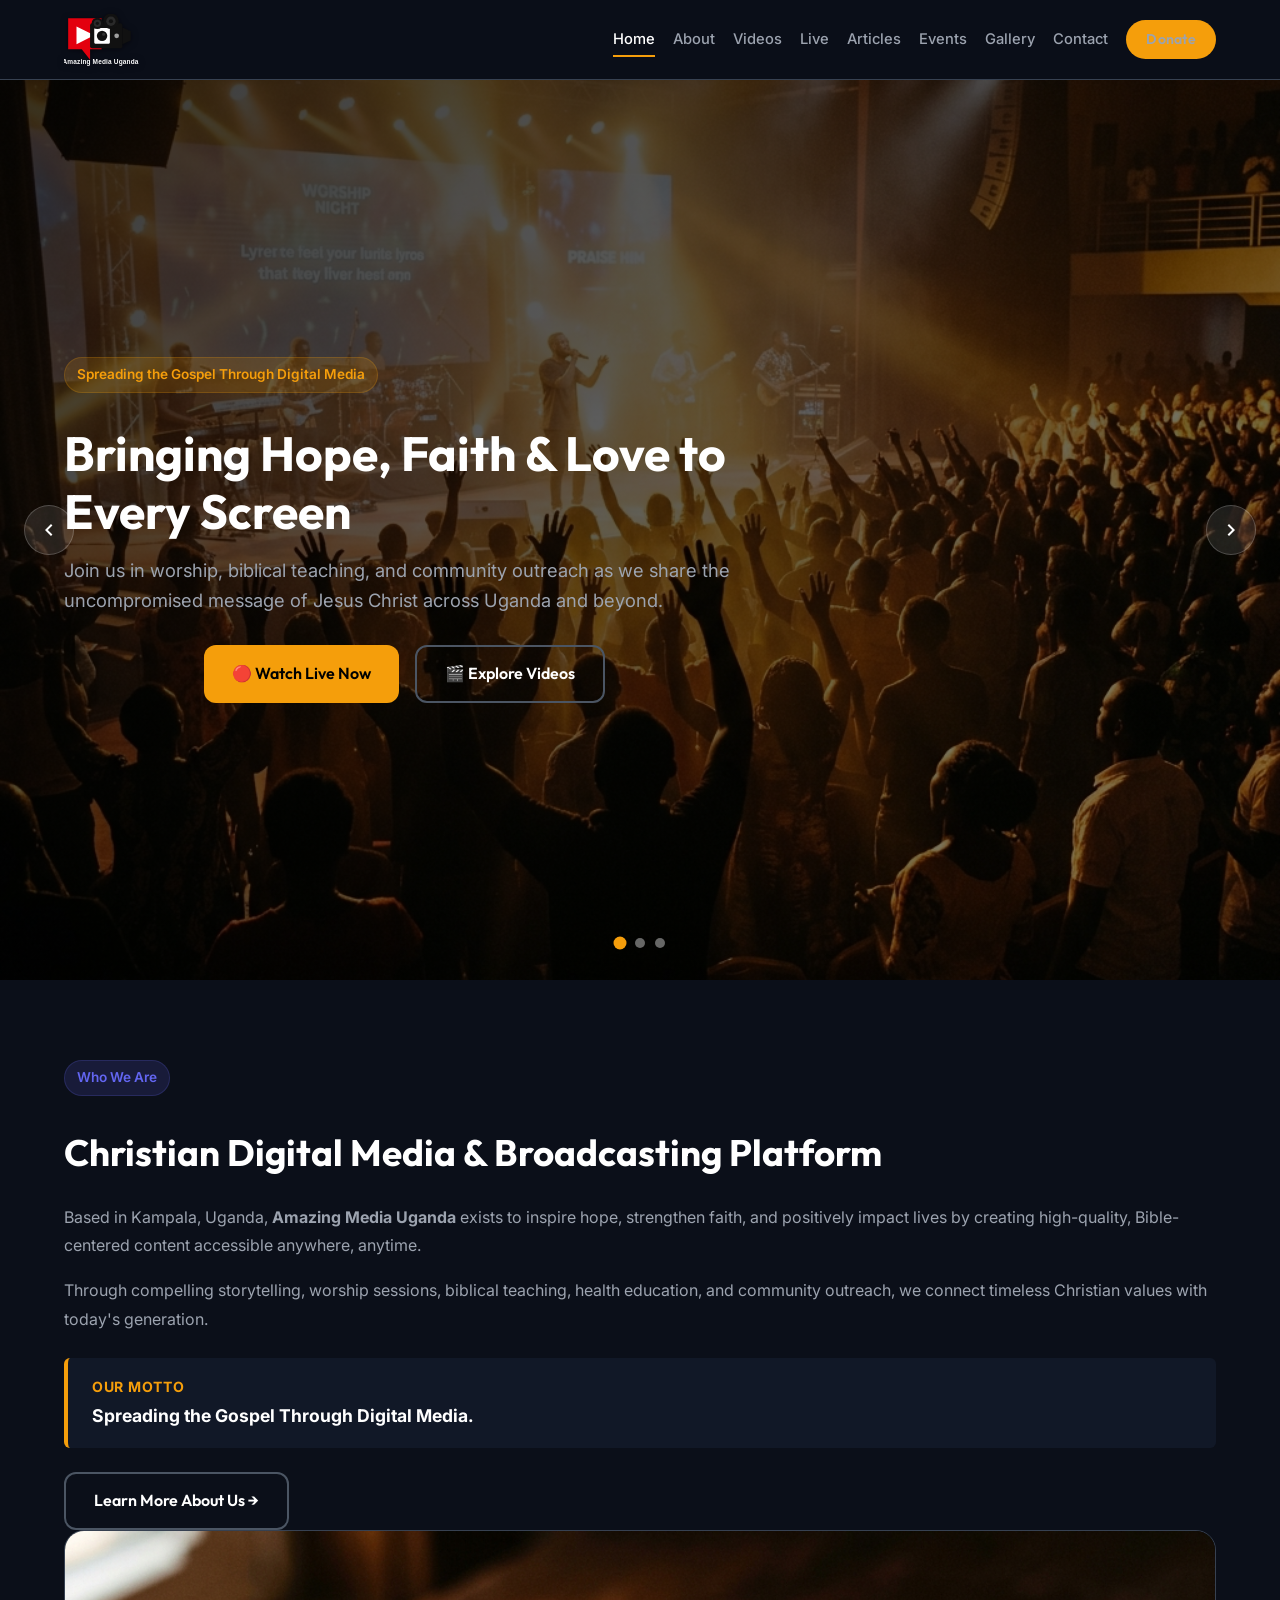
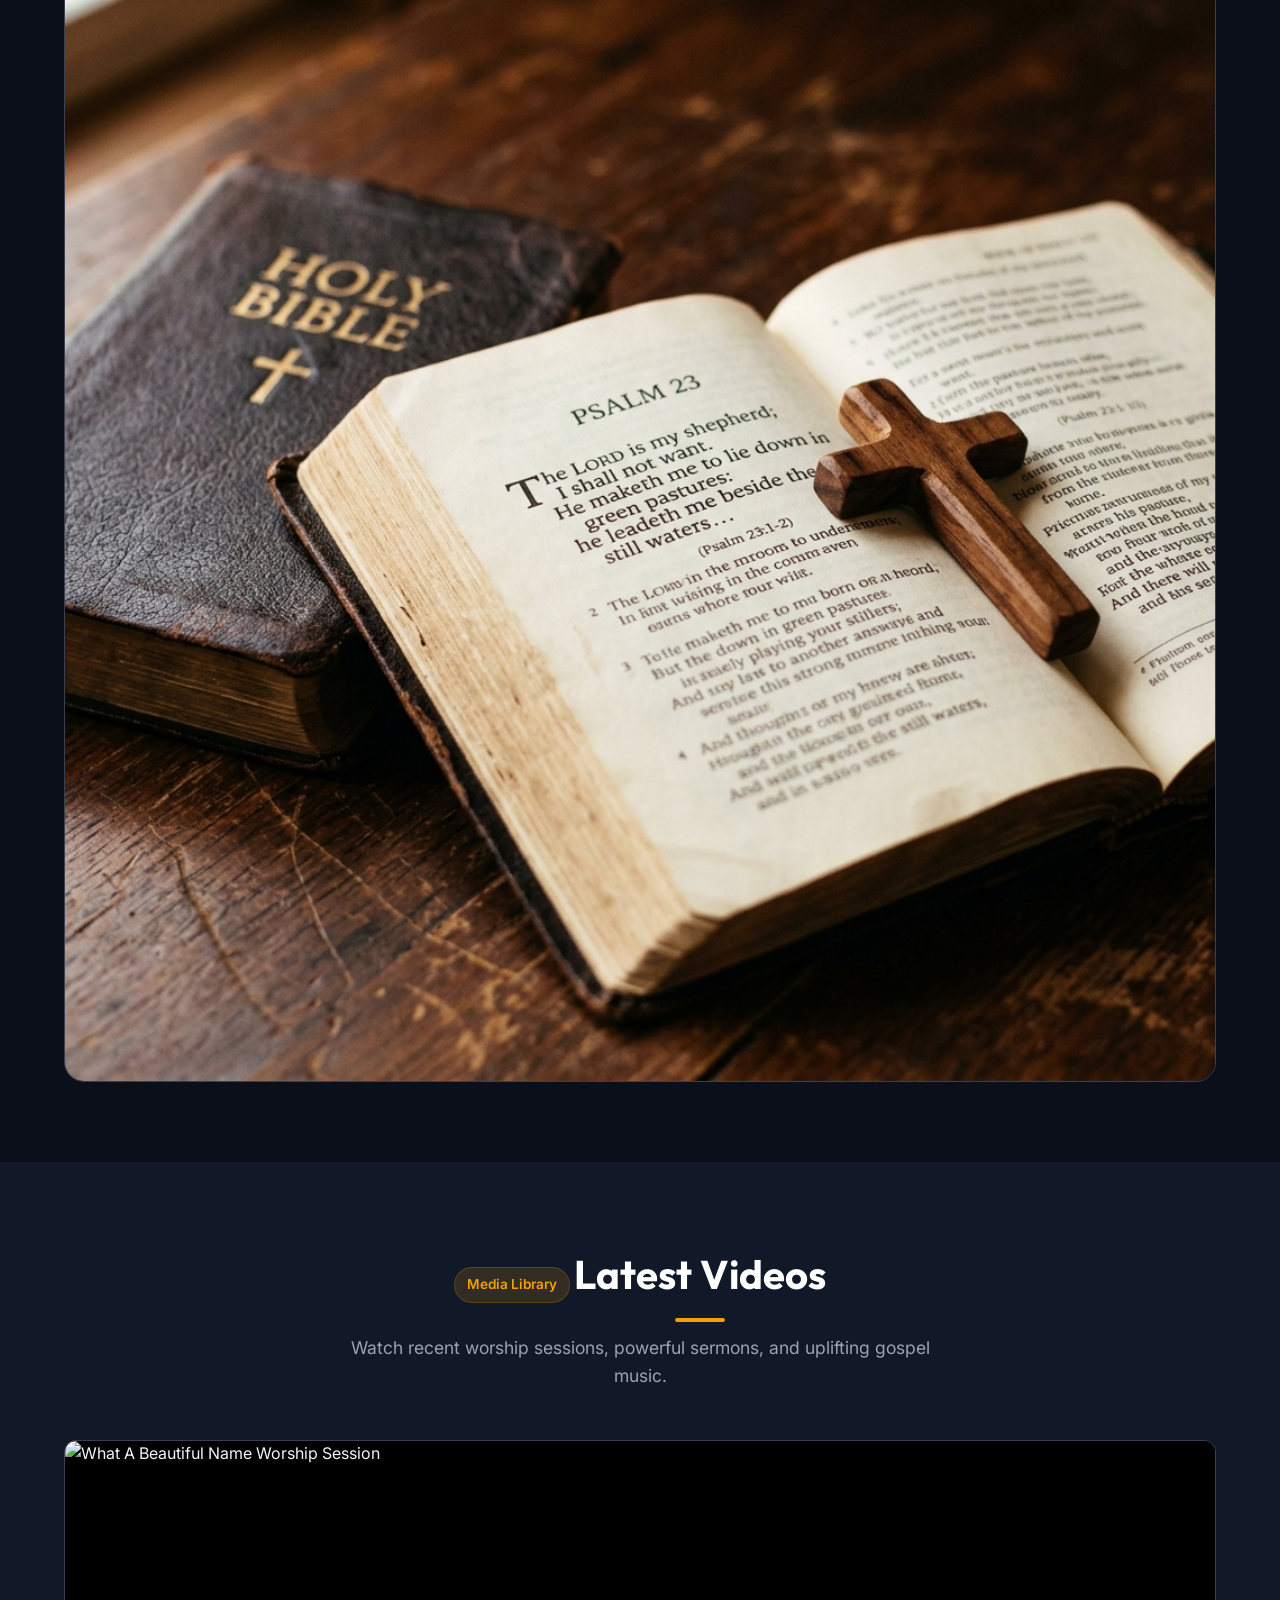
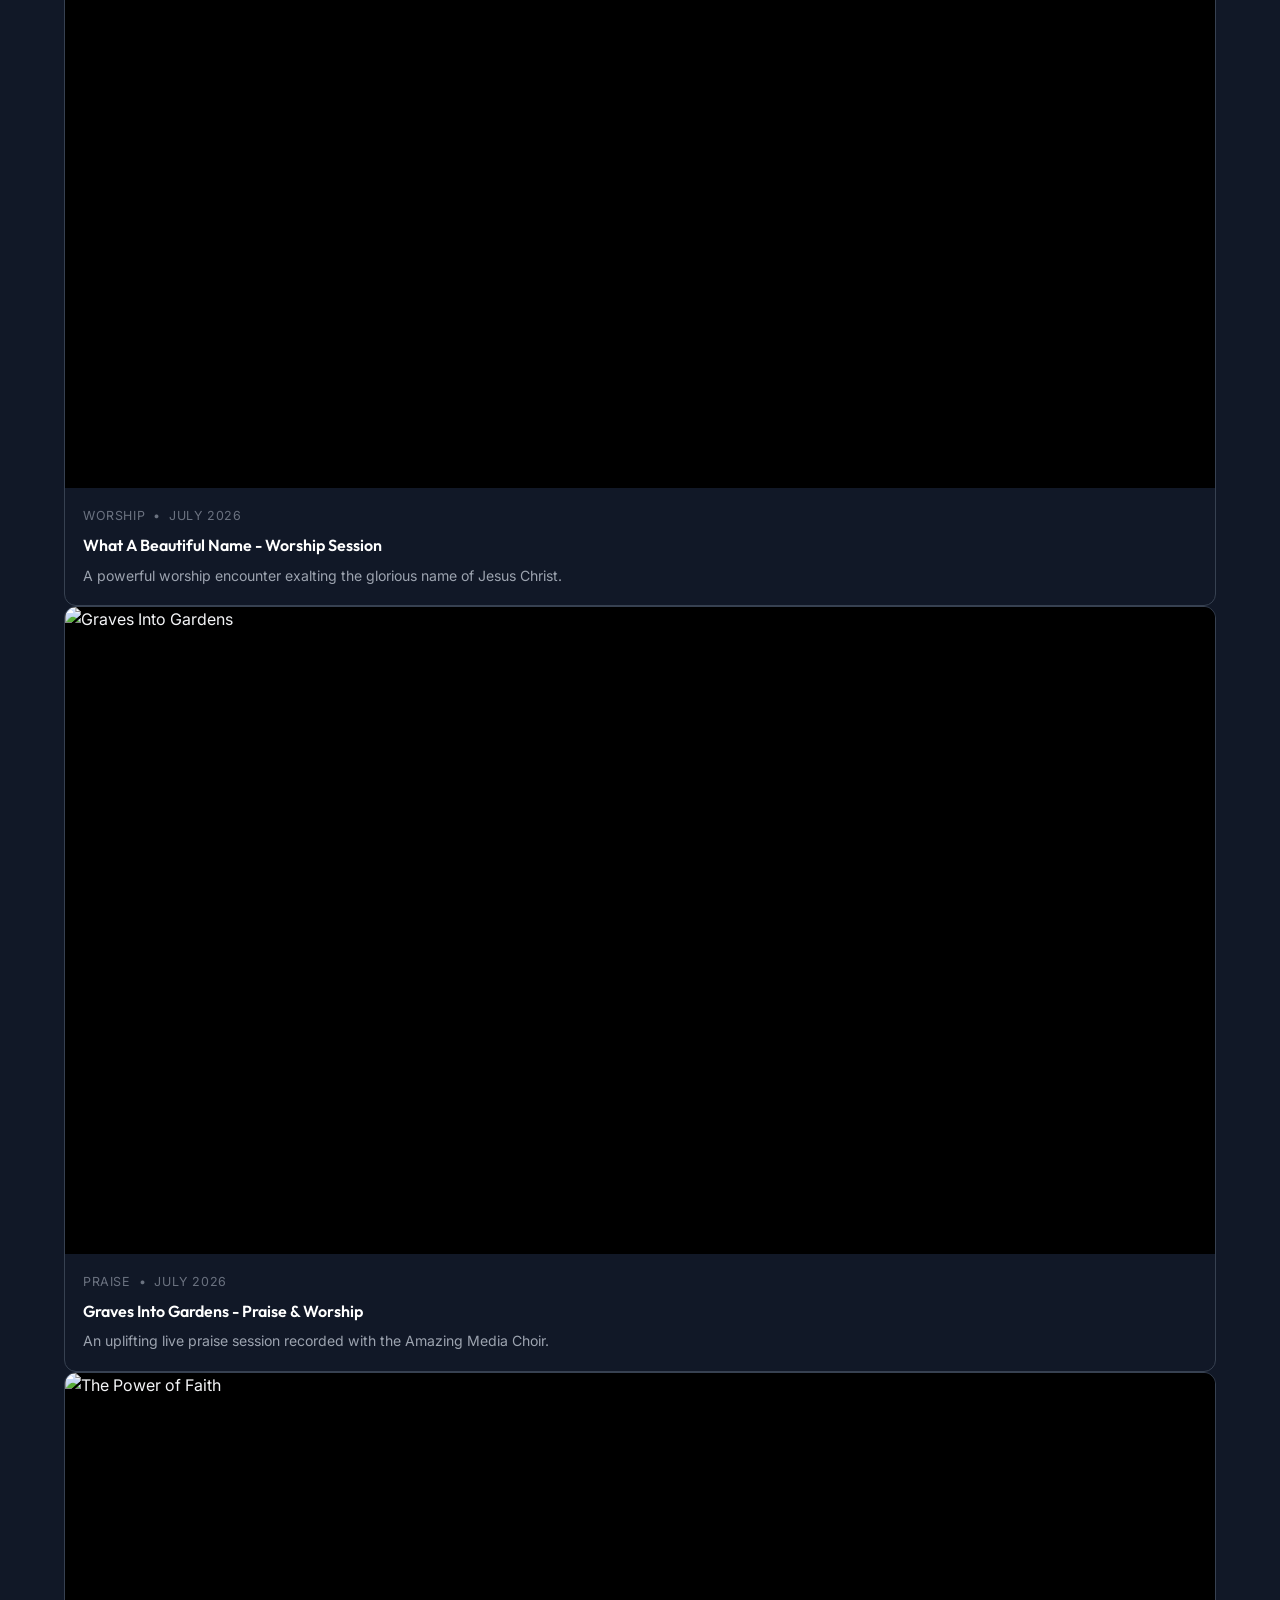
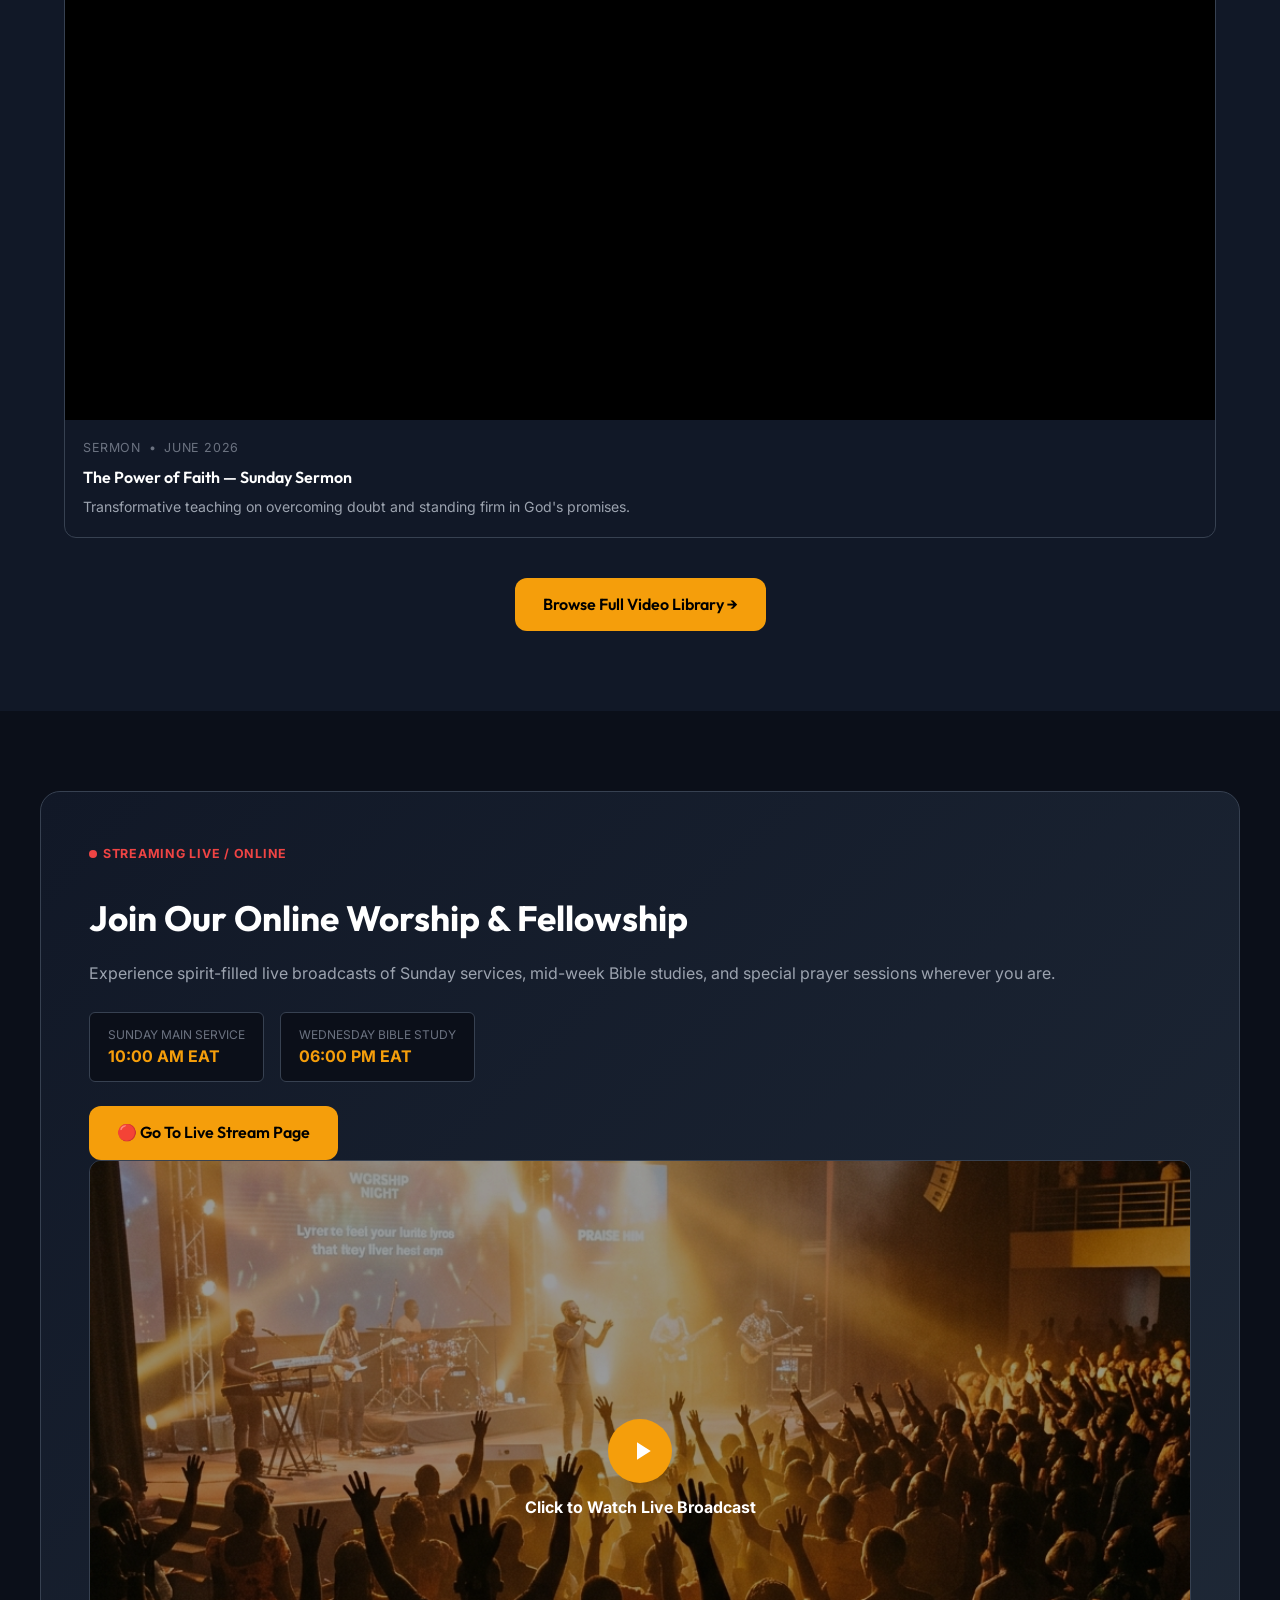
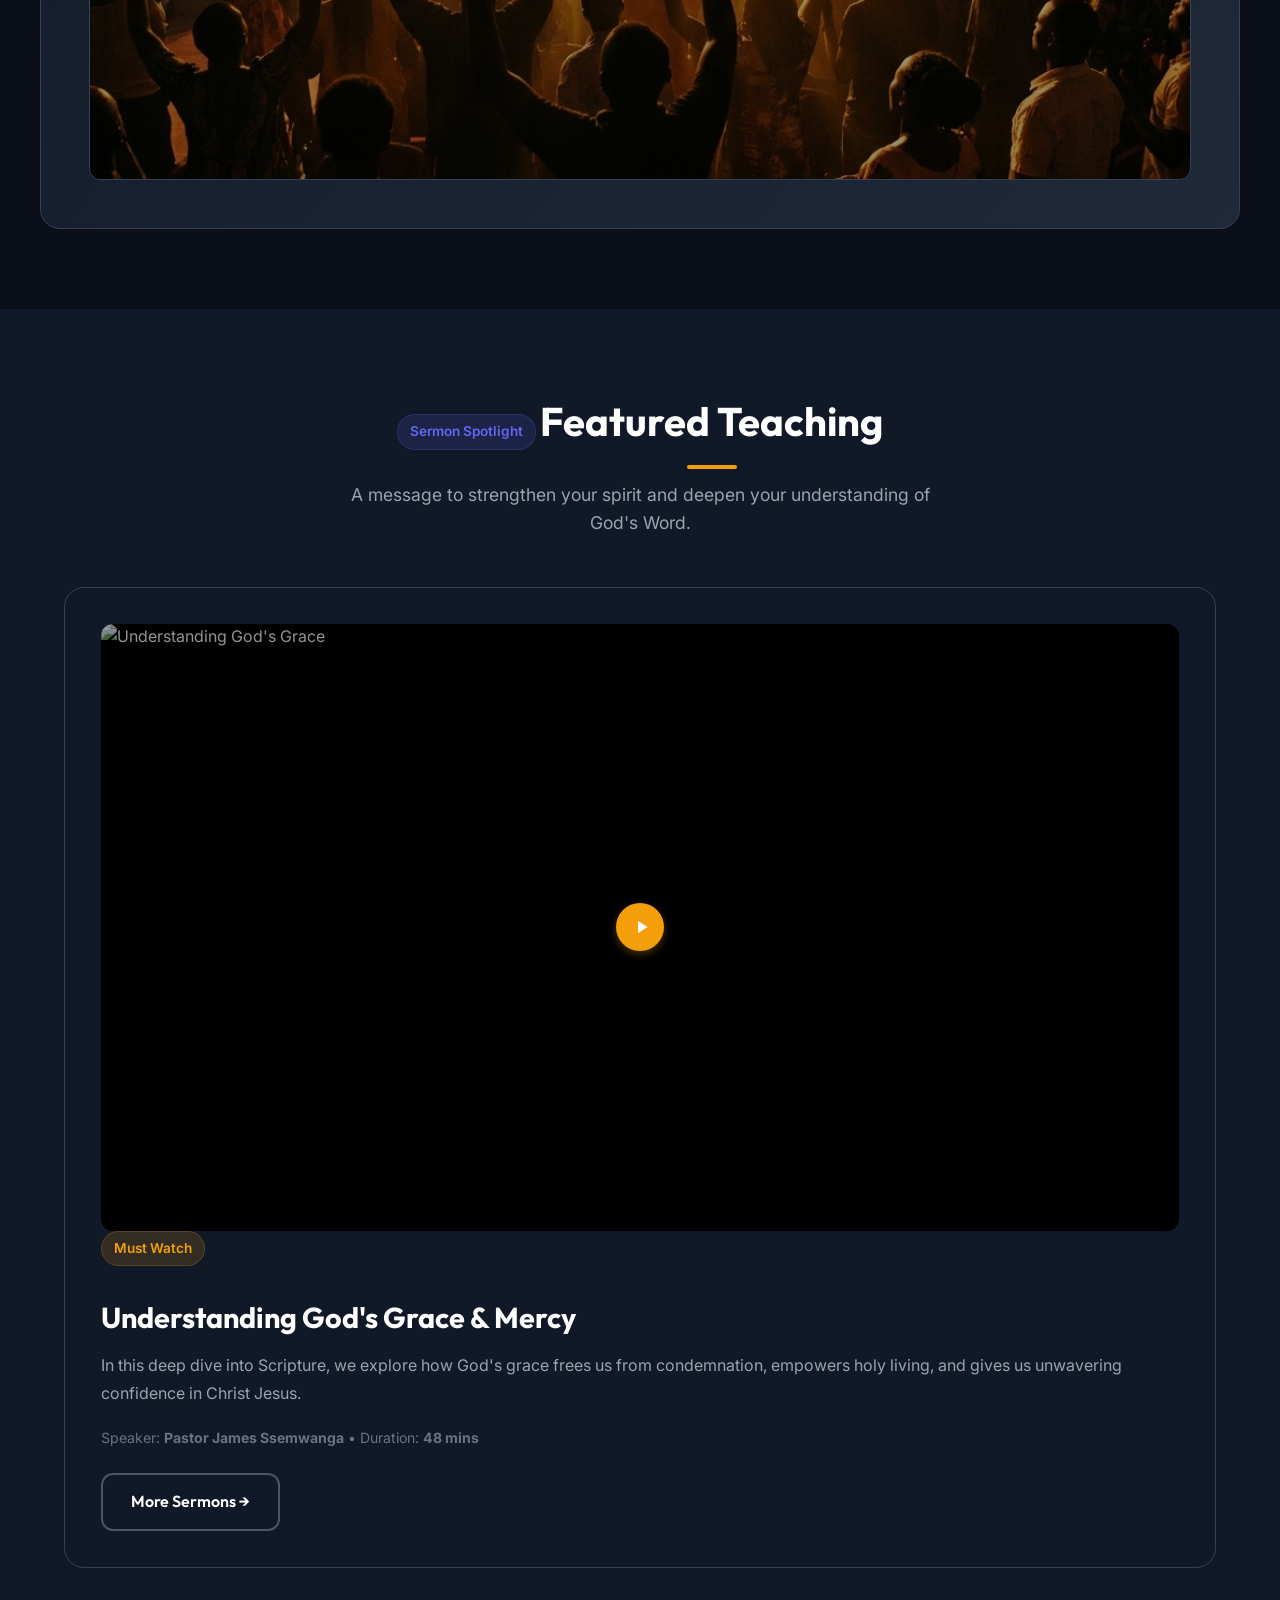
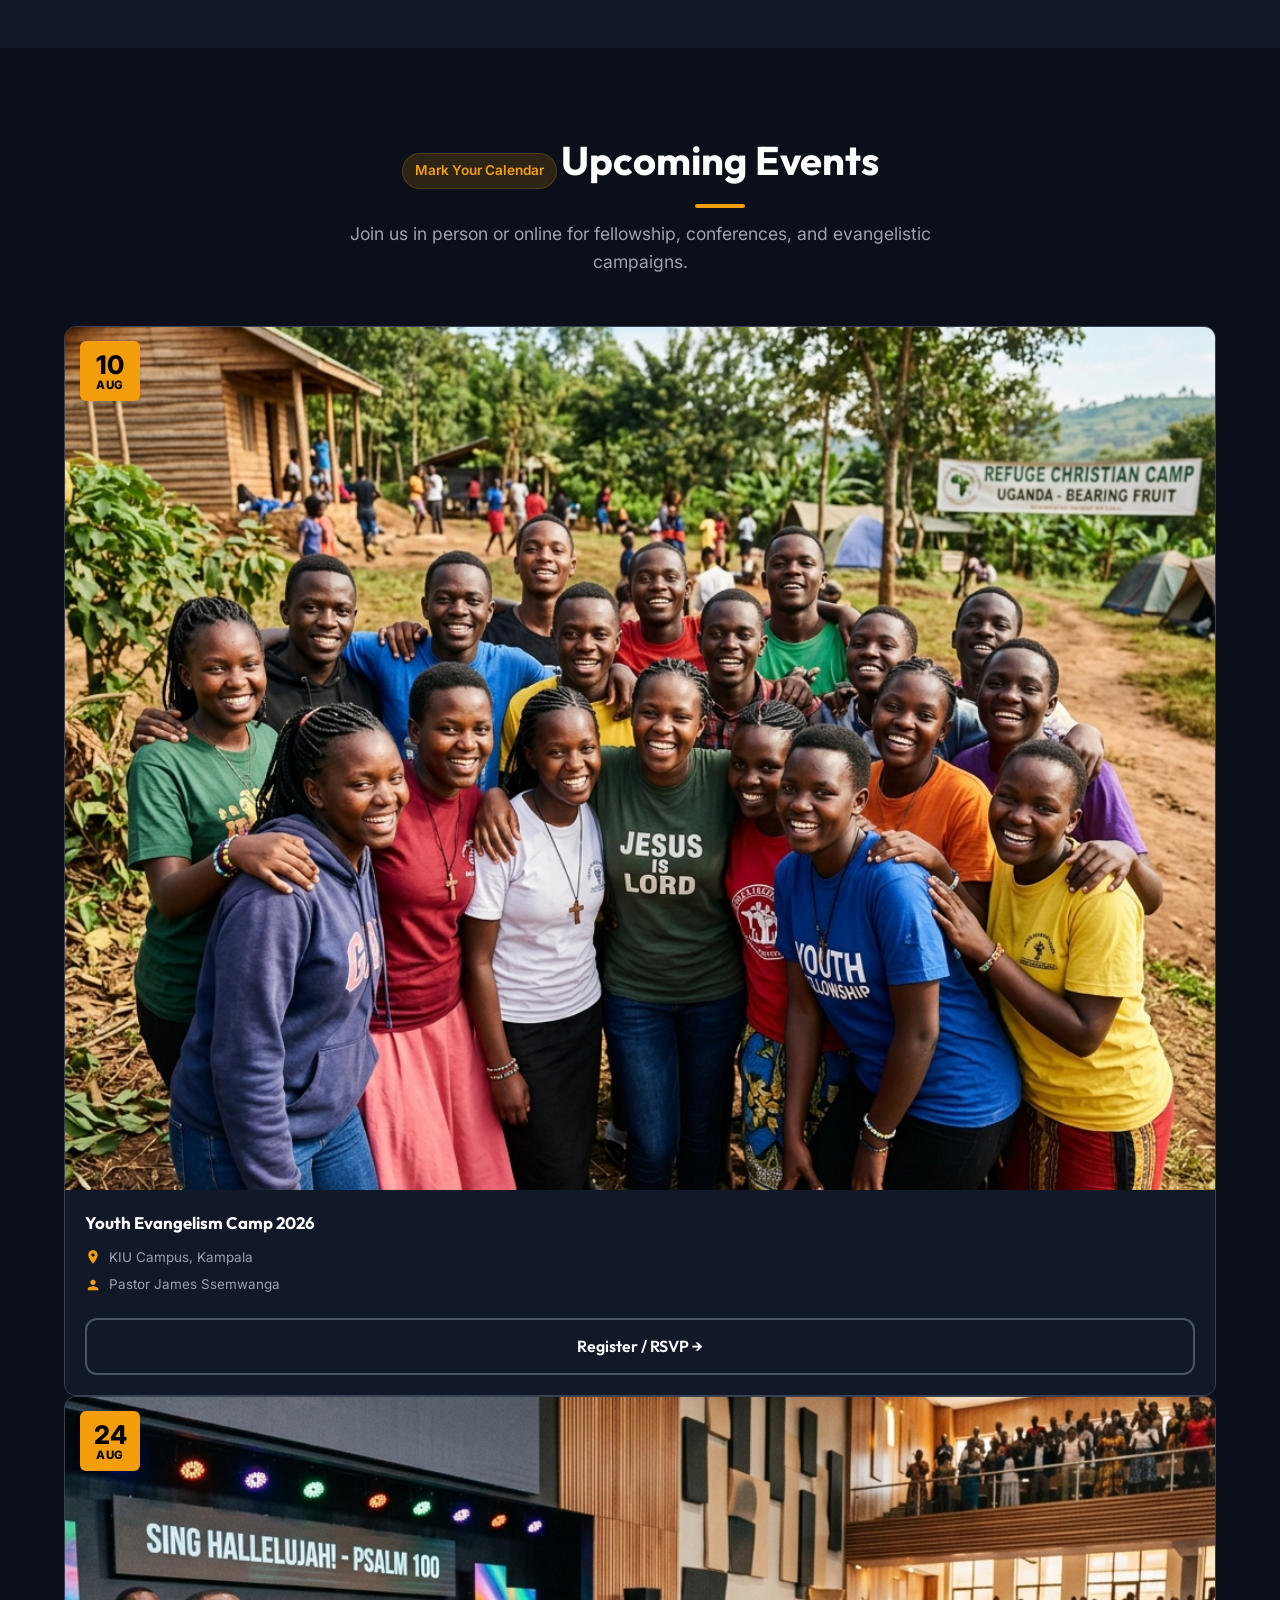
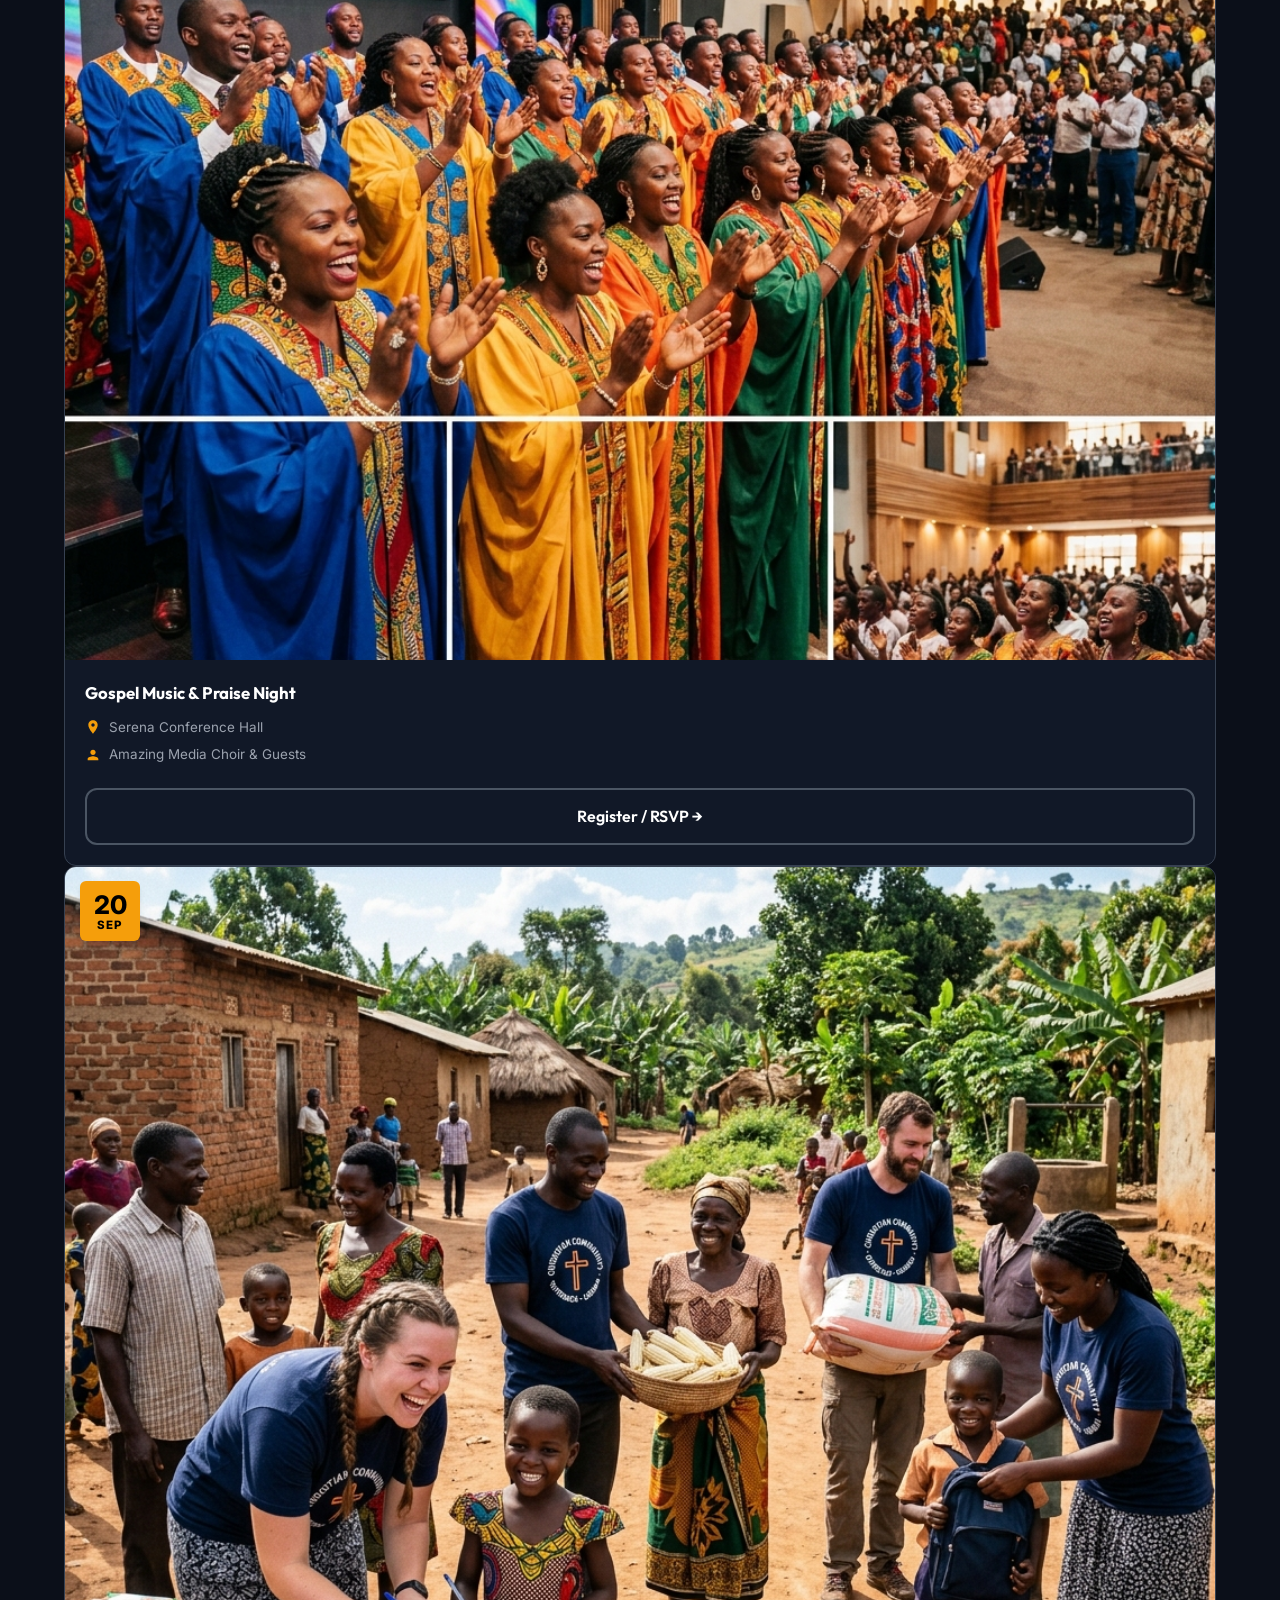
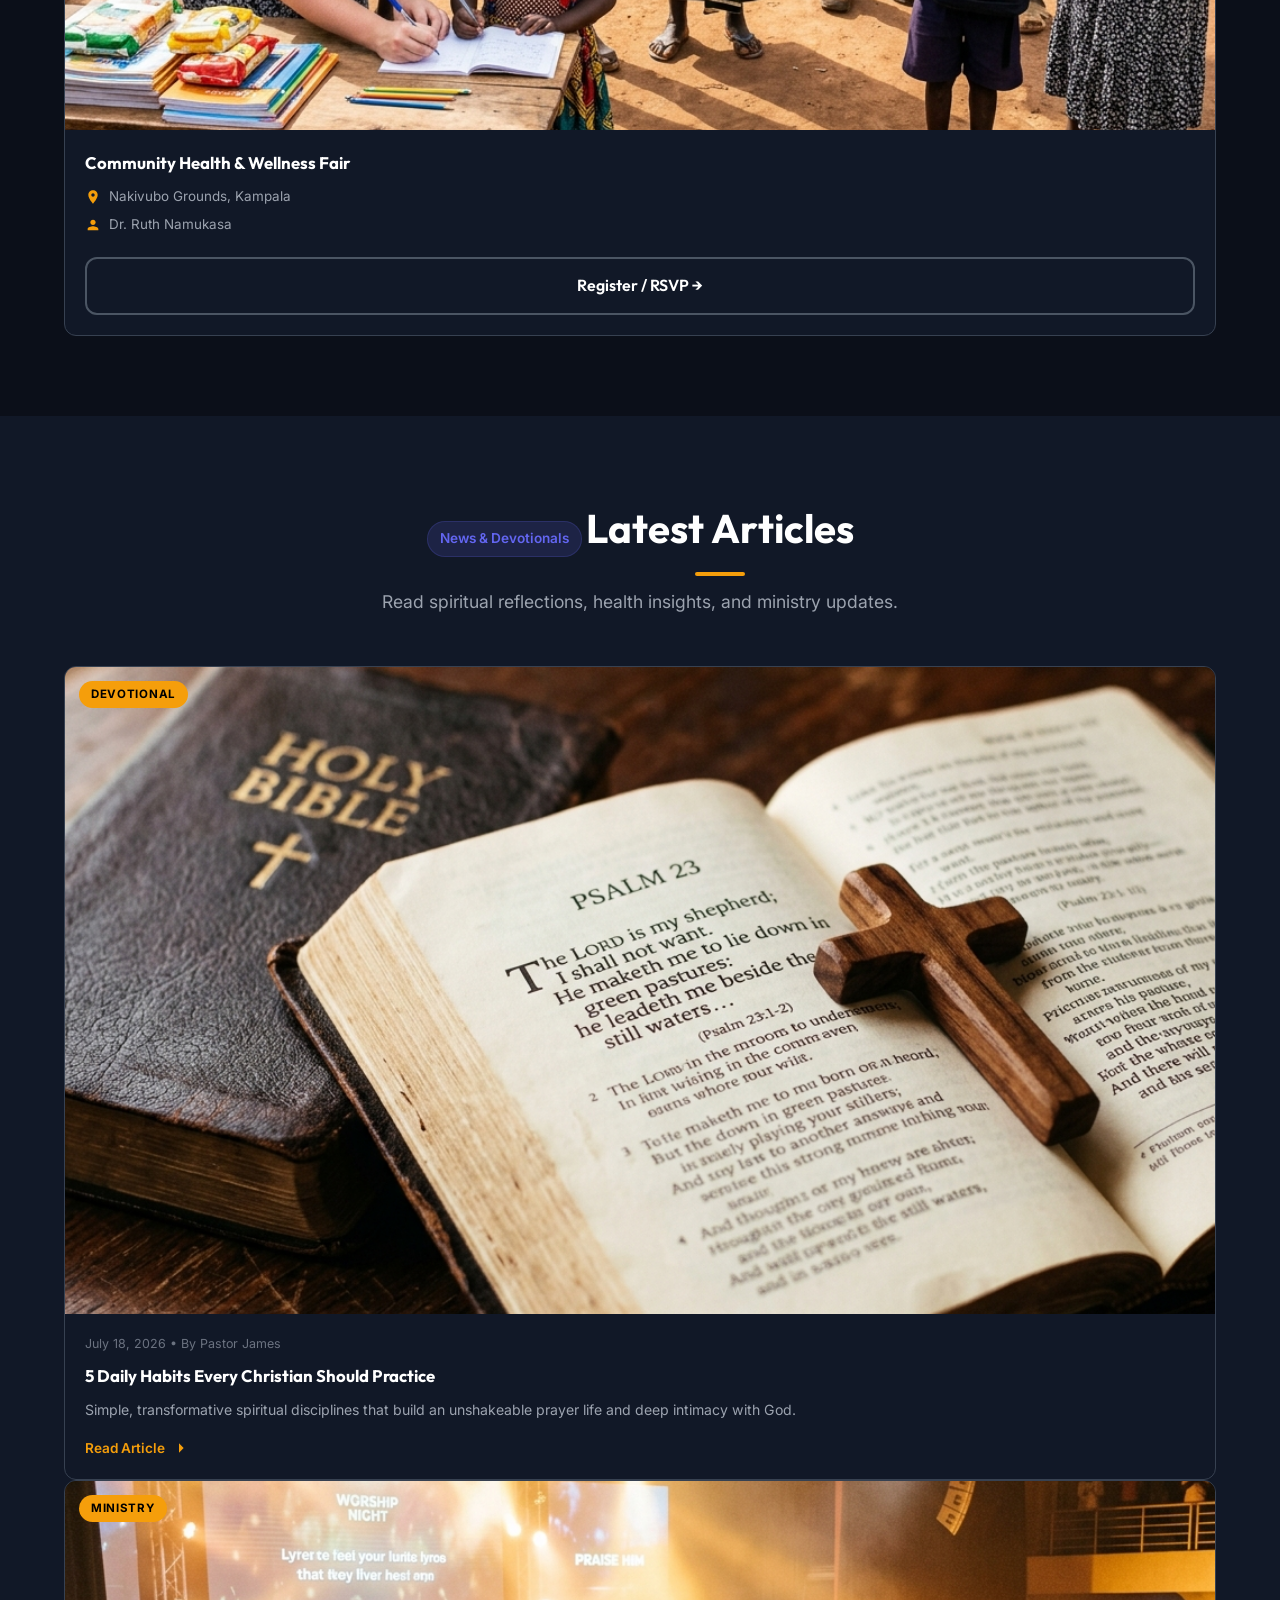
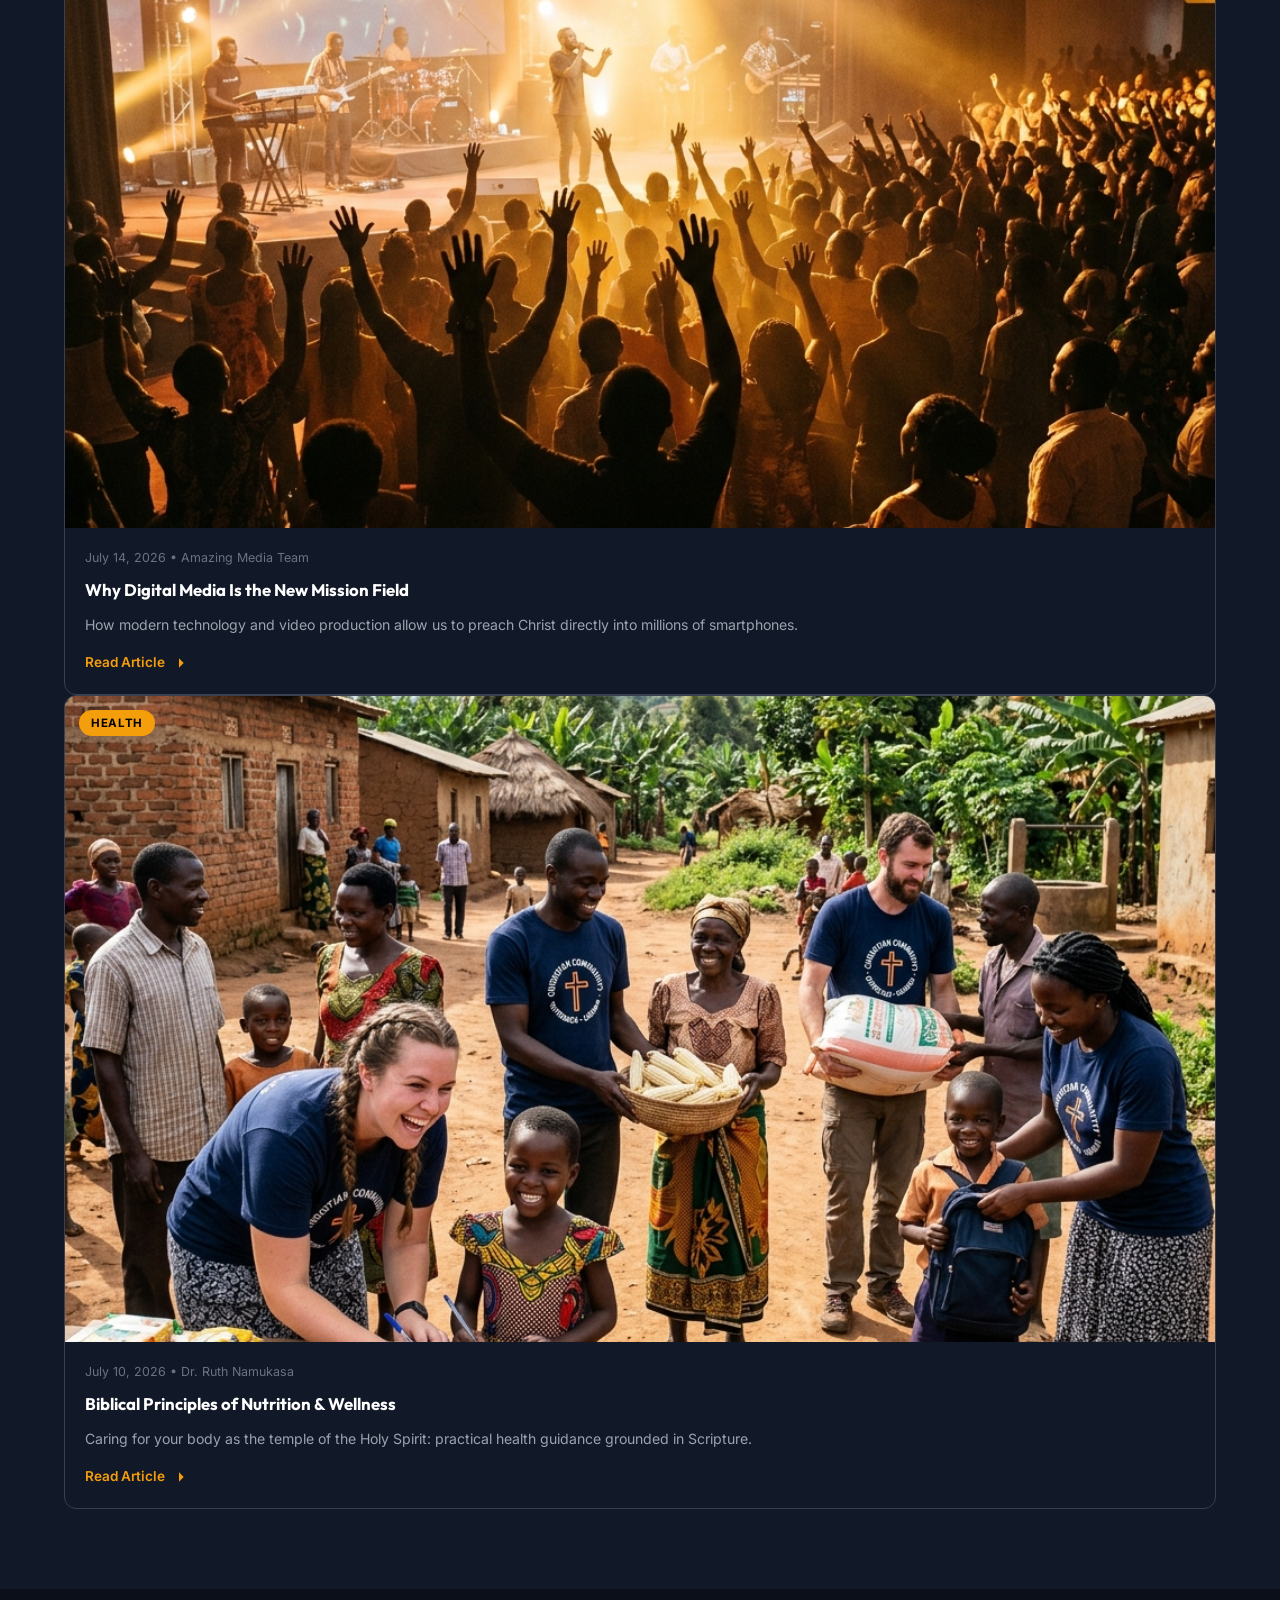
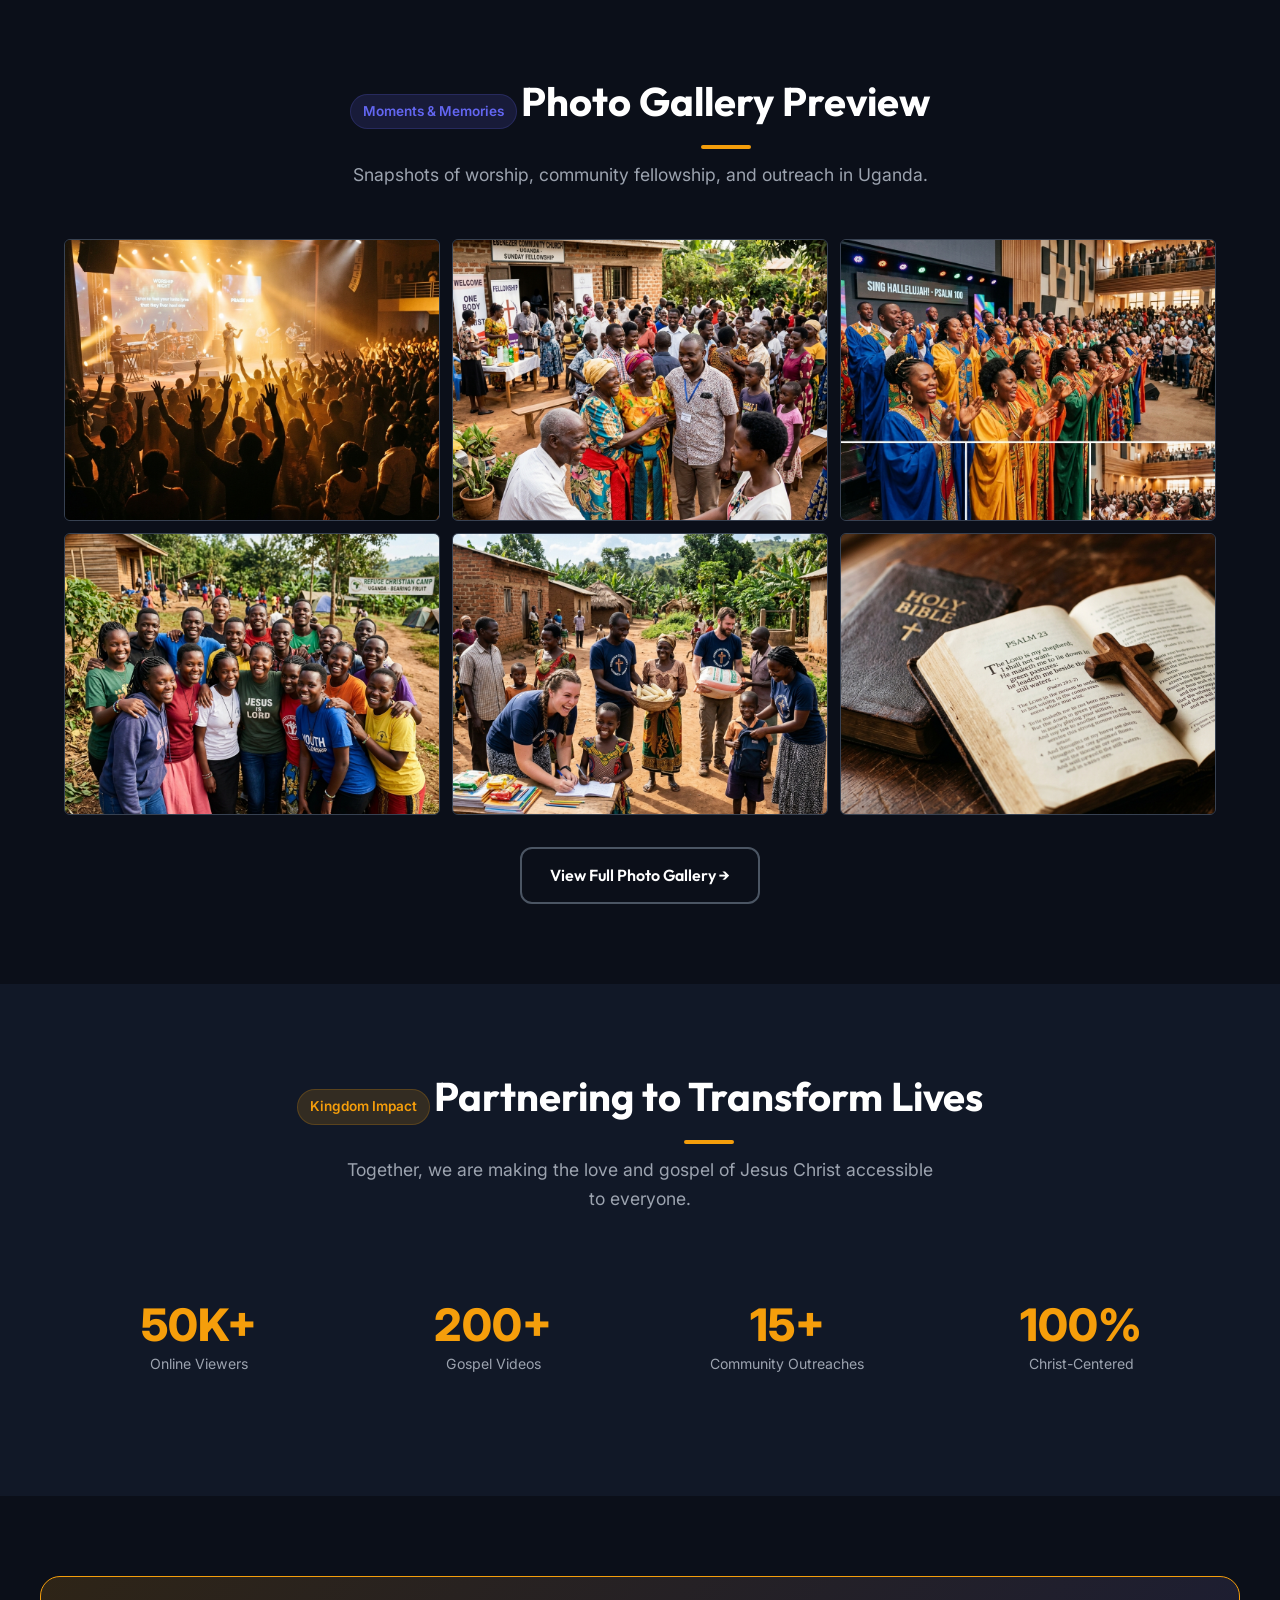
==== commit aa020e0e: "fix: clean up duplicate navbar elements and refine navbar link styling across all pages" ====
--- a/index.html
+++ b/index.html
@@ -13,13 +13,15 @@
 <body>
 
   <!-- Header Navigation -->
-  <header>
+    <header>
     <div class="container navbar">
       <a href="index.html" class="logo" aria-label="Amazing Media Uganda - Home">
         <img class="logo-img" src="assets/images/logo.svg" alt="Amazing Media Uganda">
       </a>
       <button class="menu-toggle" aria-label="Toggle navigation menu" aria-expanded="false">
-        <span></span><span></span><span></span>
+        <span></span>
+        <span></span>
+        <span></span>
       </button>
       <ul class="nav-links">
         <li><a href="index.html" class="active">Home</a></li>
--- a/assets/css/style.css
+++ b/assets/css/style.css
@@ -207,20 +207,19 @@
 .nav-links {
   display: flex;
   list-style: none;
-  gap: 22px;
+  gap: 18px;
   align-items: center;
 }
 
 .nav-links a {
-  font-size: 0.95rem;
+  font-size: 0.92rem;
   font-weight: 500;
   color: var(--text-secondary);
-  padding: 8px 0;
+  padding: 6px 0;
   position: relative;
   transition: color var(--transition-fast);
   display: inline-flex;
   align-items: center;
-  gap: 4px;
 }
 
 .nav-links a:hover,
@@ -228,7 +227,7 @@
   color: #ffffff;
 }
 
-.nav-links > li > a::after {
+.nav-links > li > a:not(.btn)::after {
   content: '';
   position: absolute;
   bottom: 0;
@@ -239,9 +238,16 @@
   transition: width var(--transition-fast);
 }
 
-.nav-links > li > a:hover::after,
-.nav-links > li > a.active::after {
-  width: 100%;
+.nav-links > li > a:not(.btn):hover::after,
+.nav-links > li > a:not(.btn).active::after {
+  width: 100%;
+}
+
+.nav-links .btn {
+  border-radius: var(--radius-full);
+  font-size: 0.88rem;
+  font-weight: 600;
+  letter-spacing: 0.02em;
 }
 
 /* --- Dropdown Navigation --- */
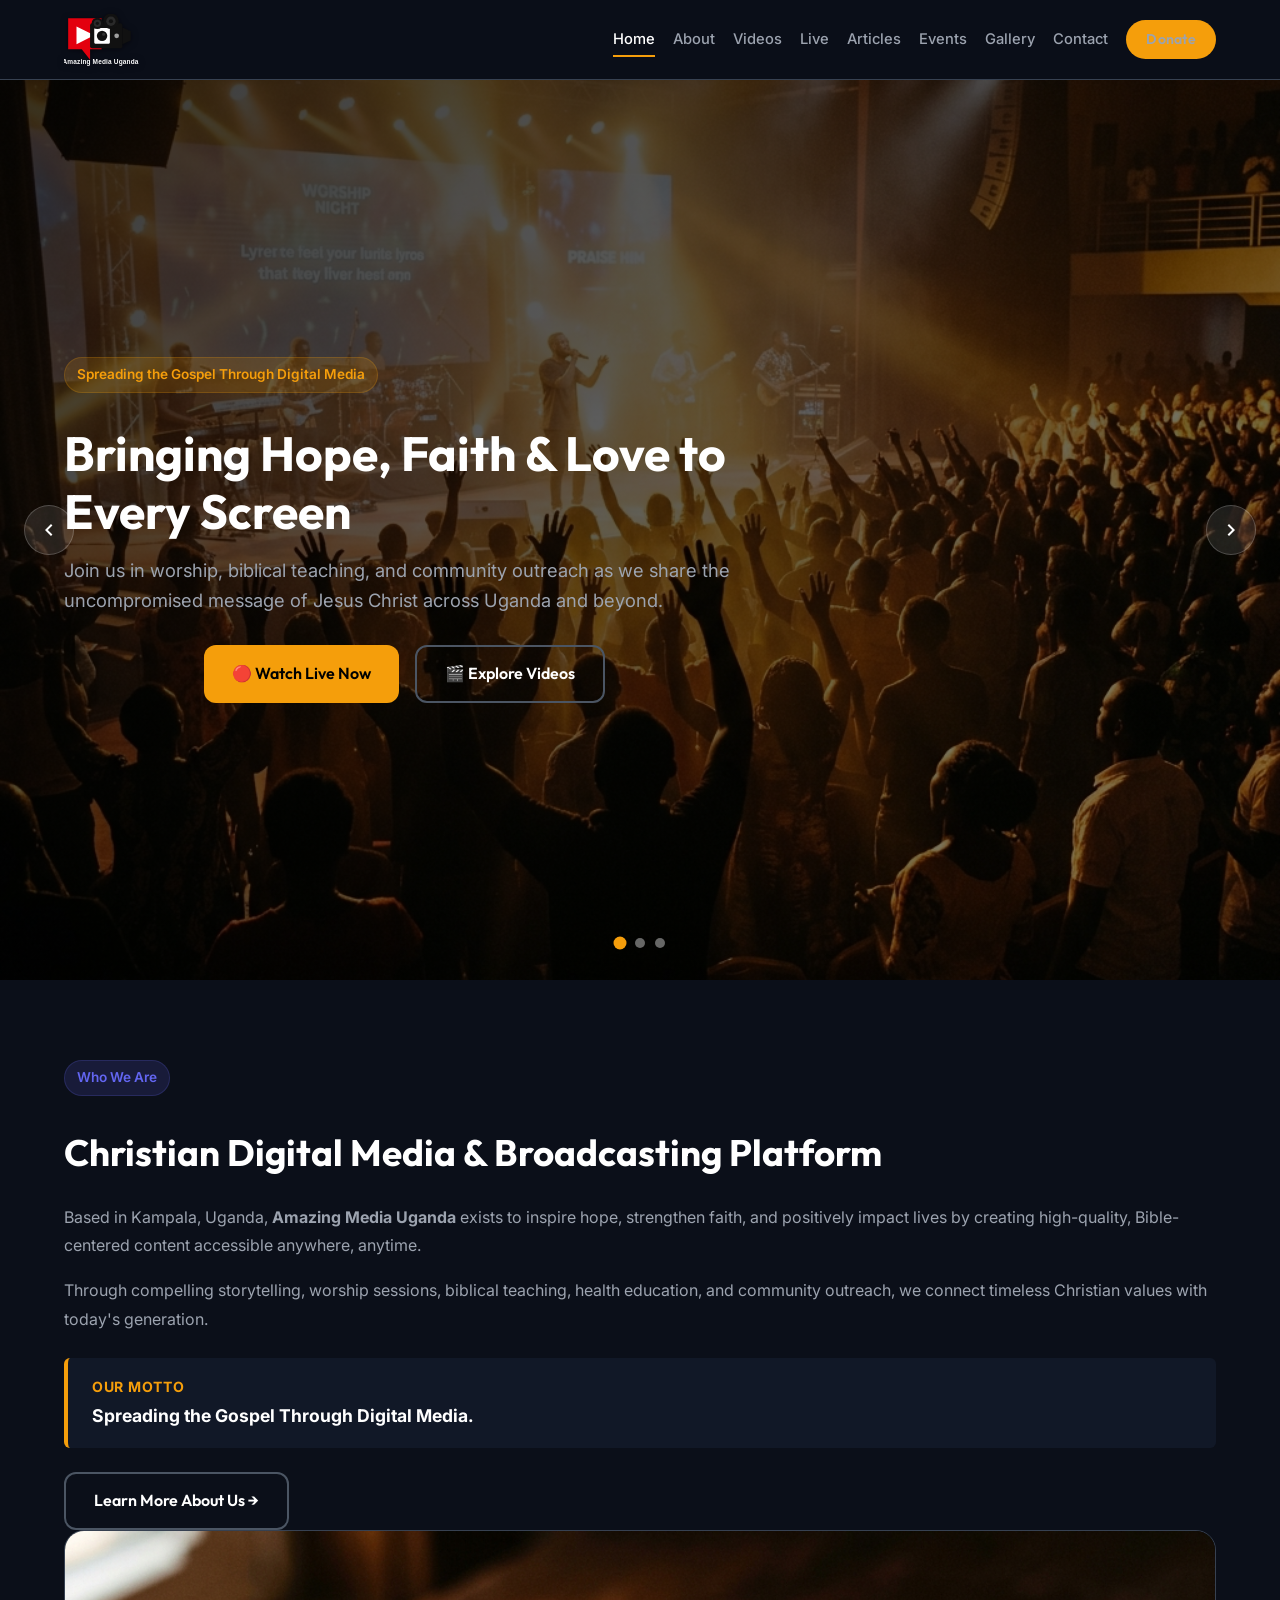
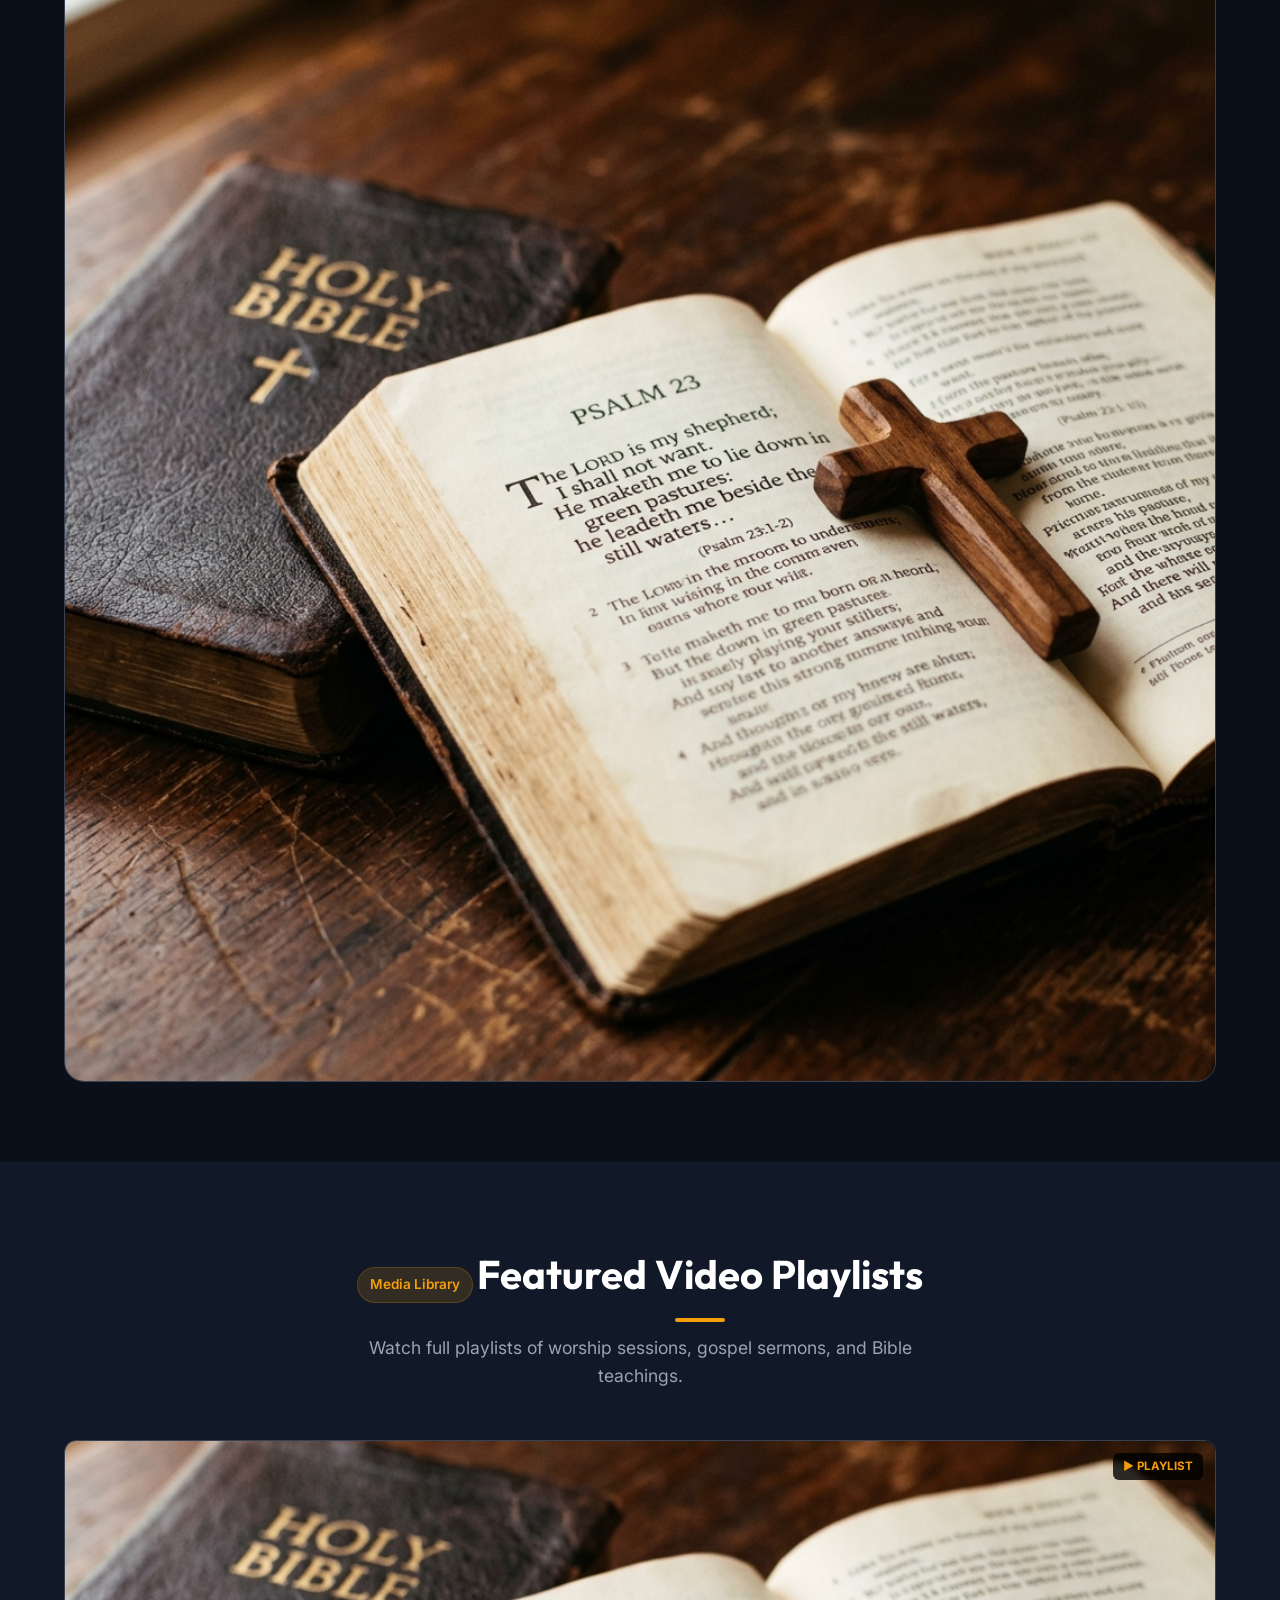
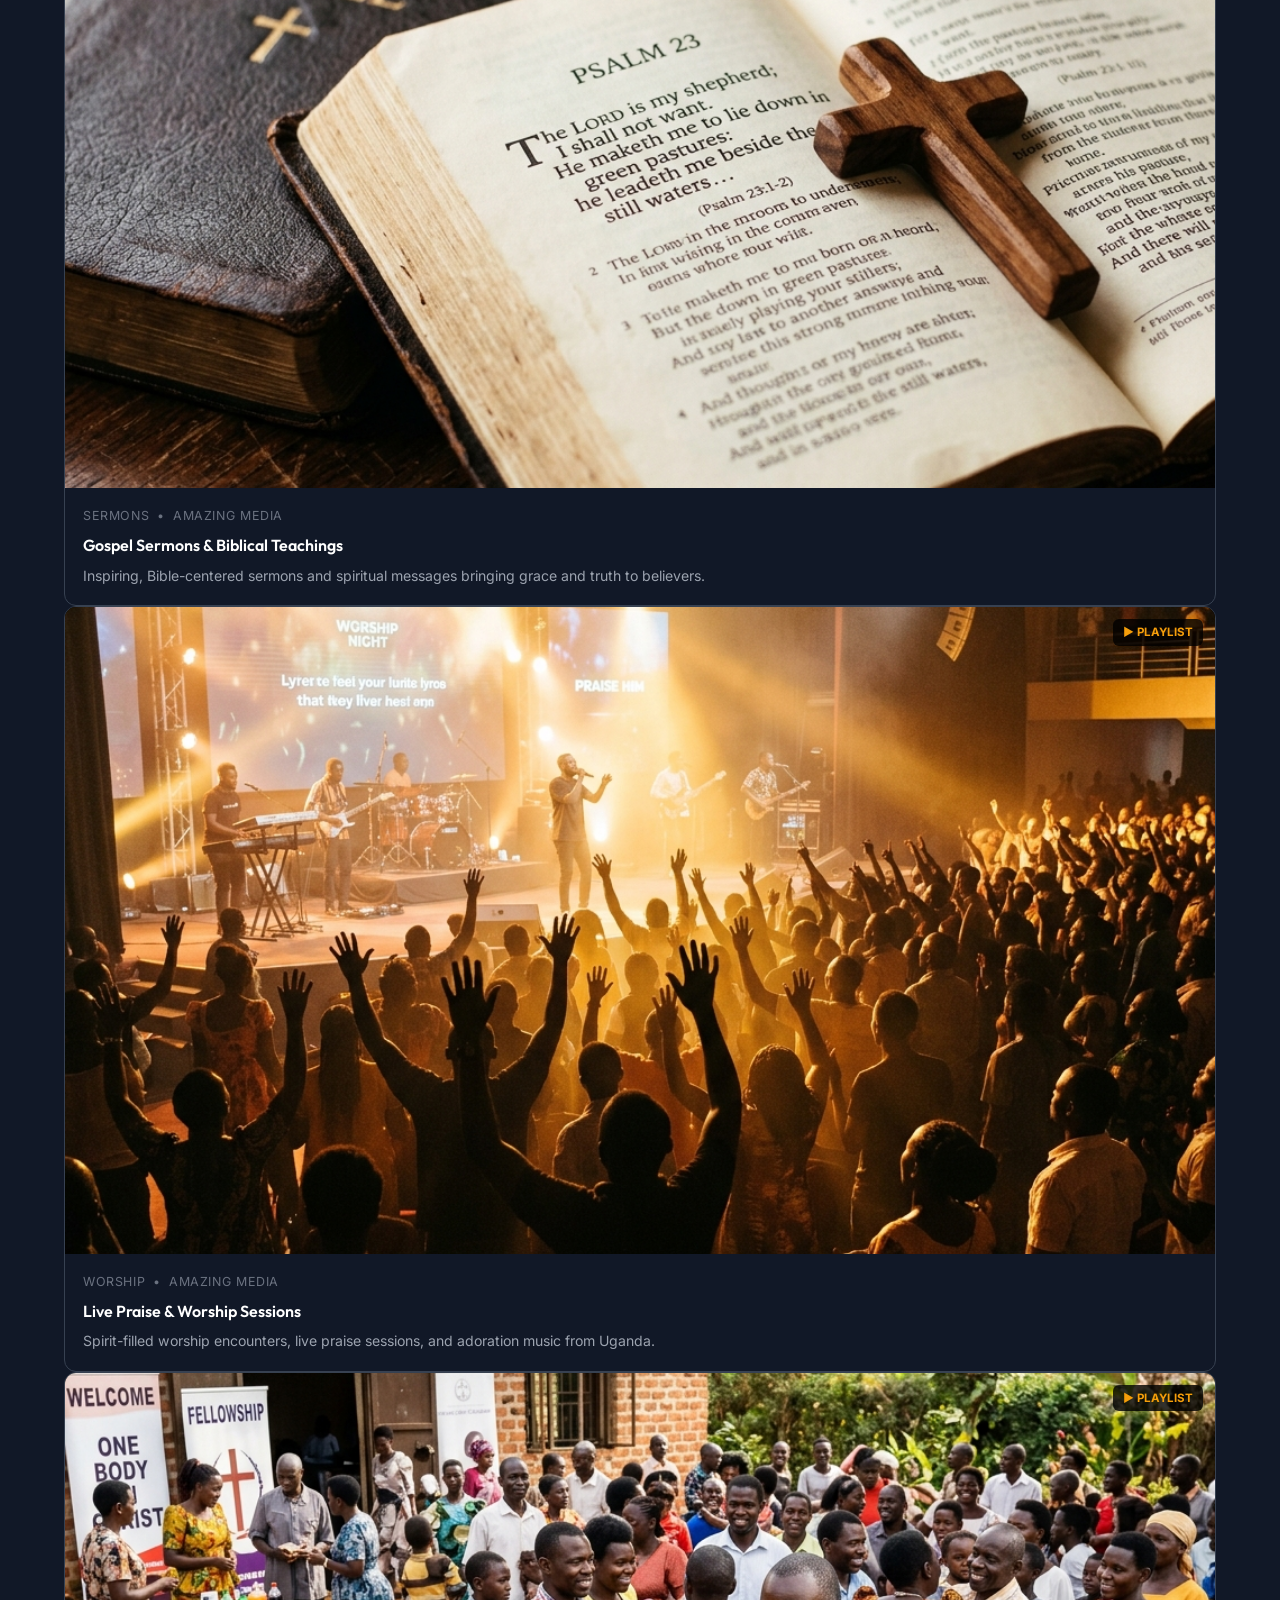
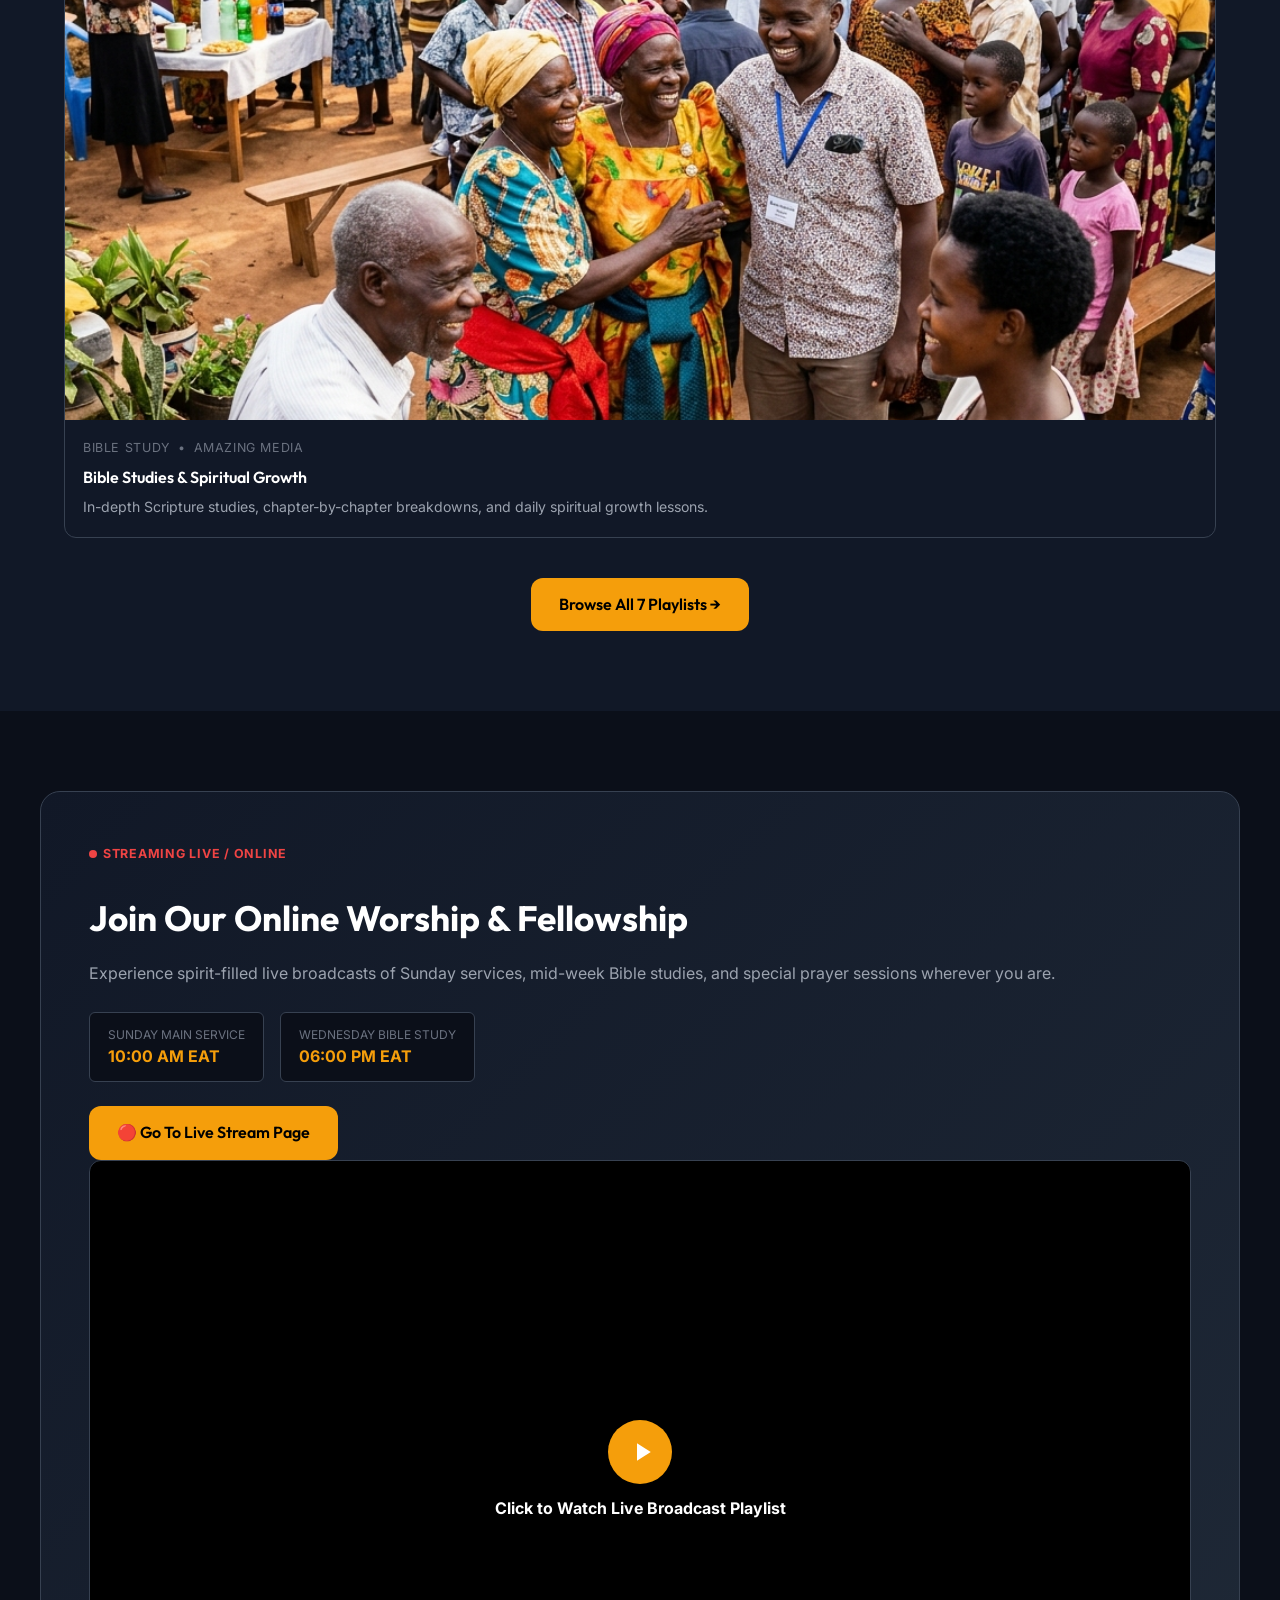
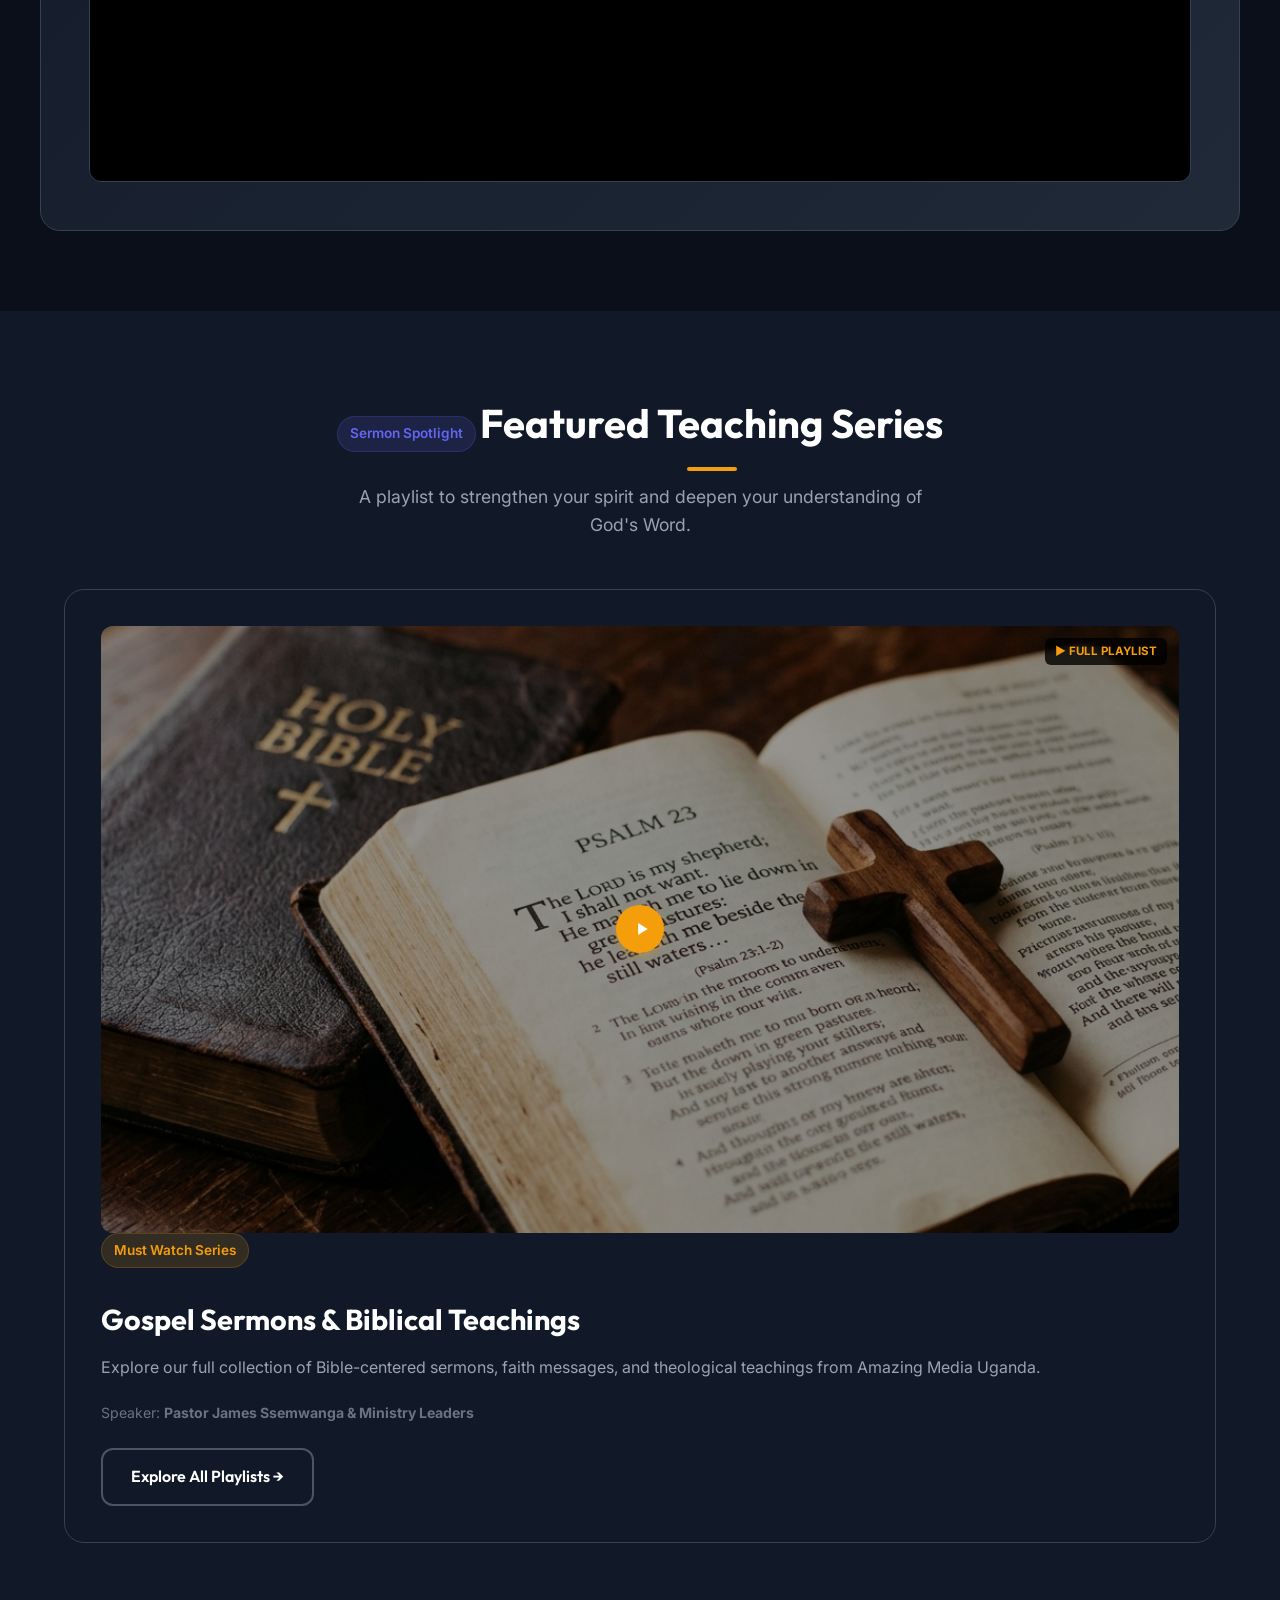
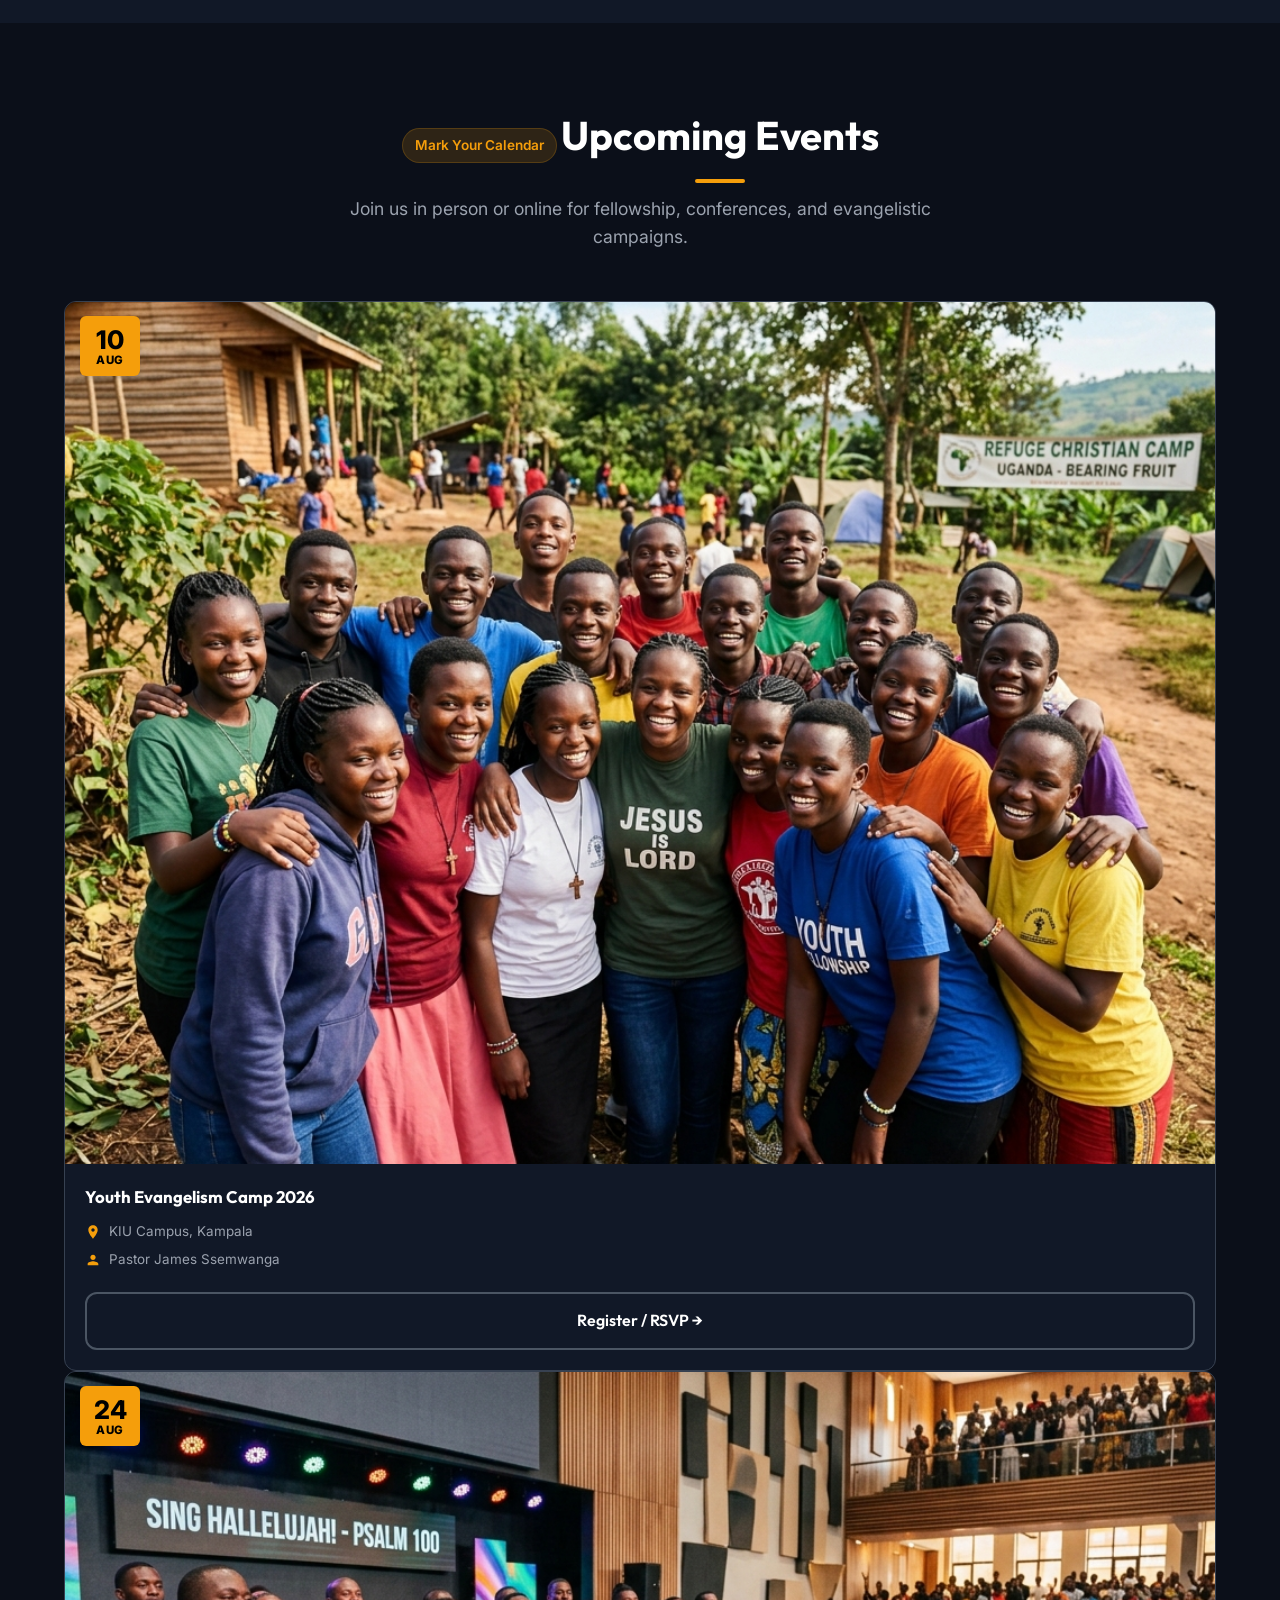
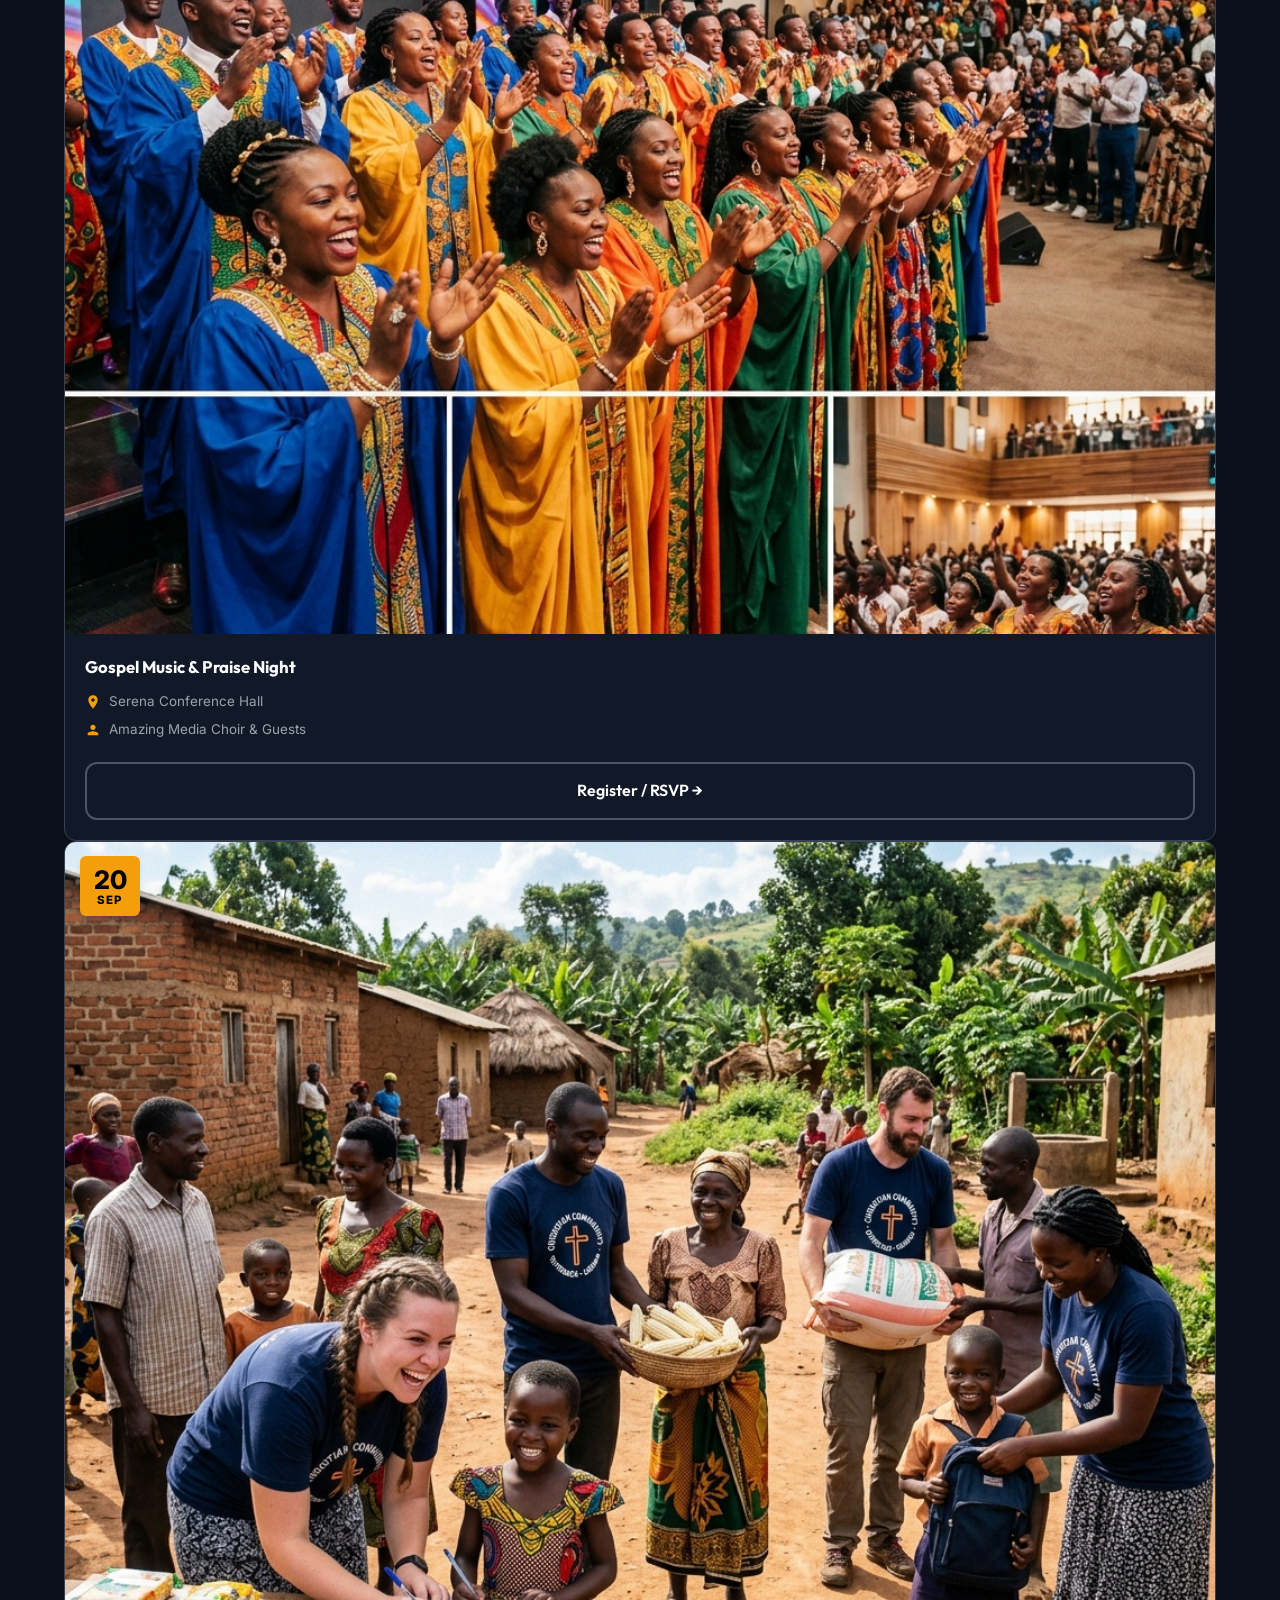
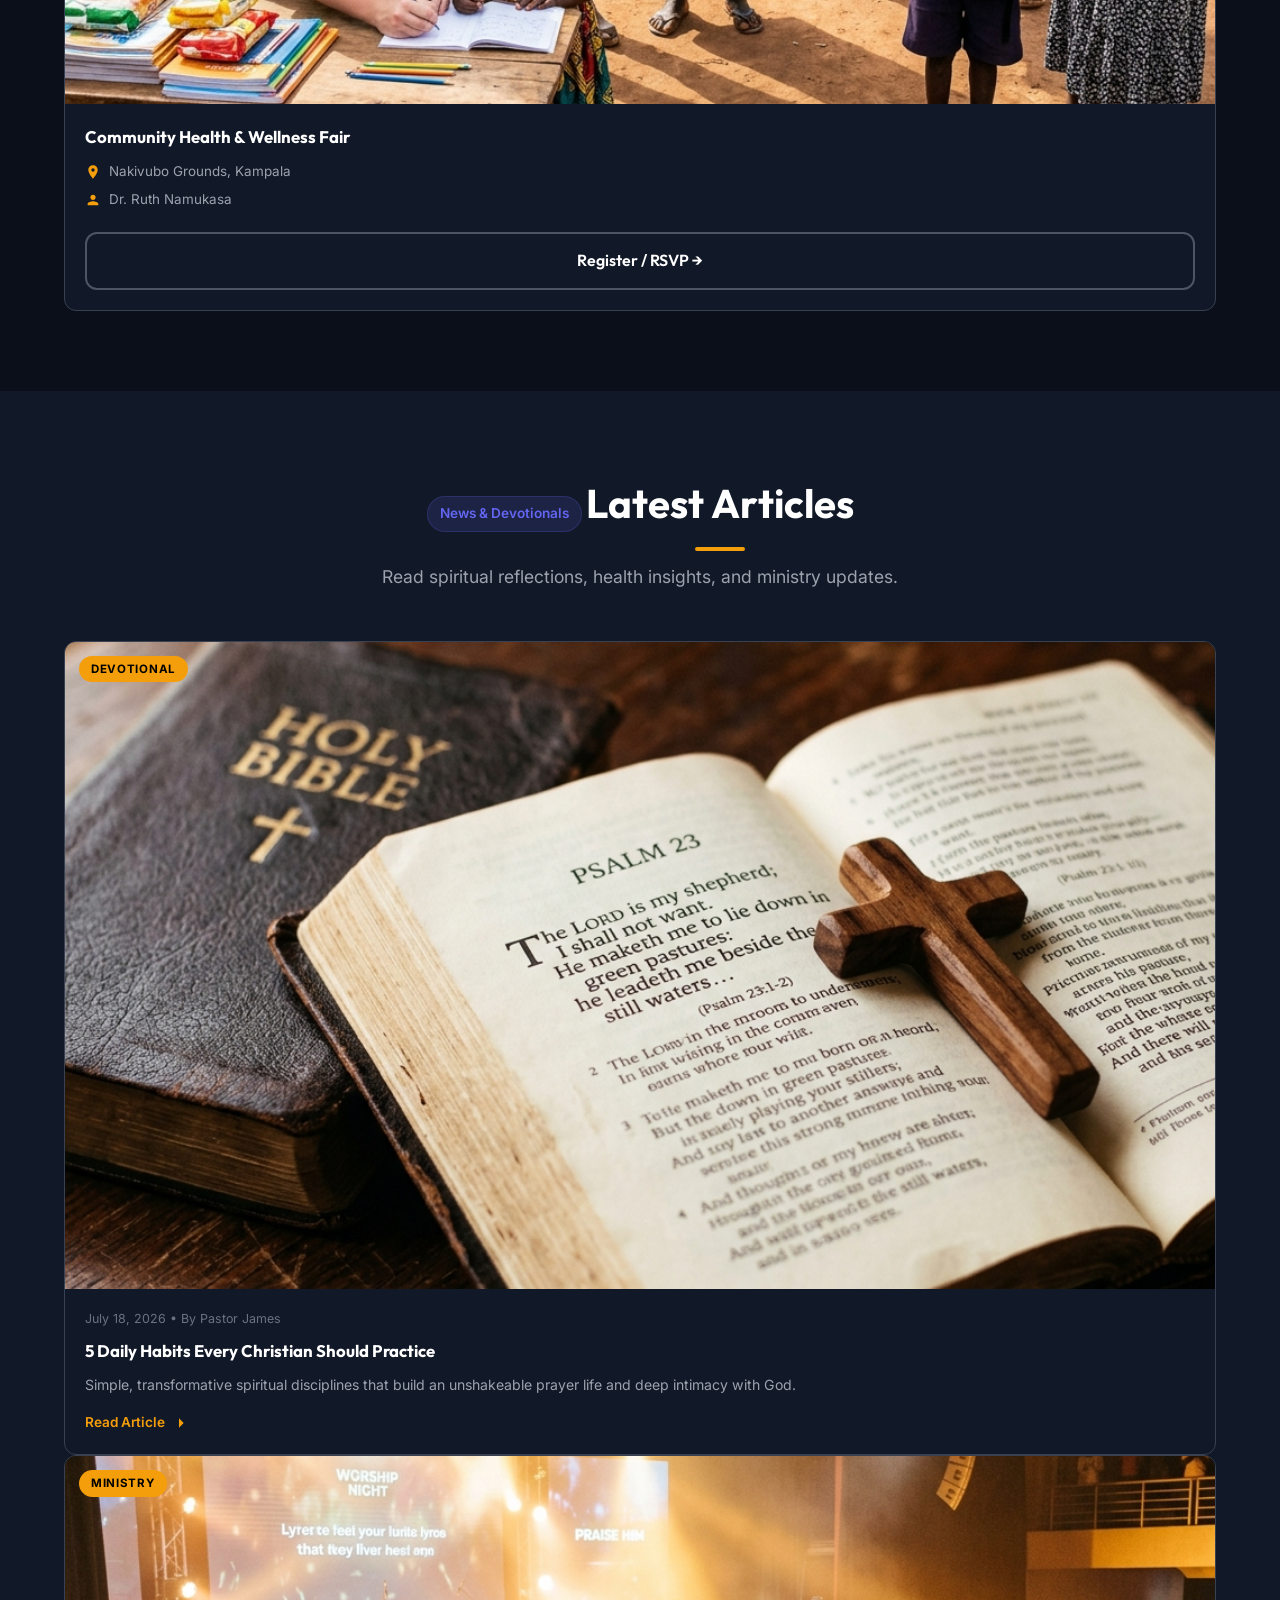
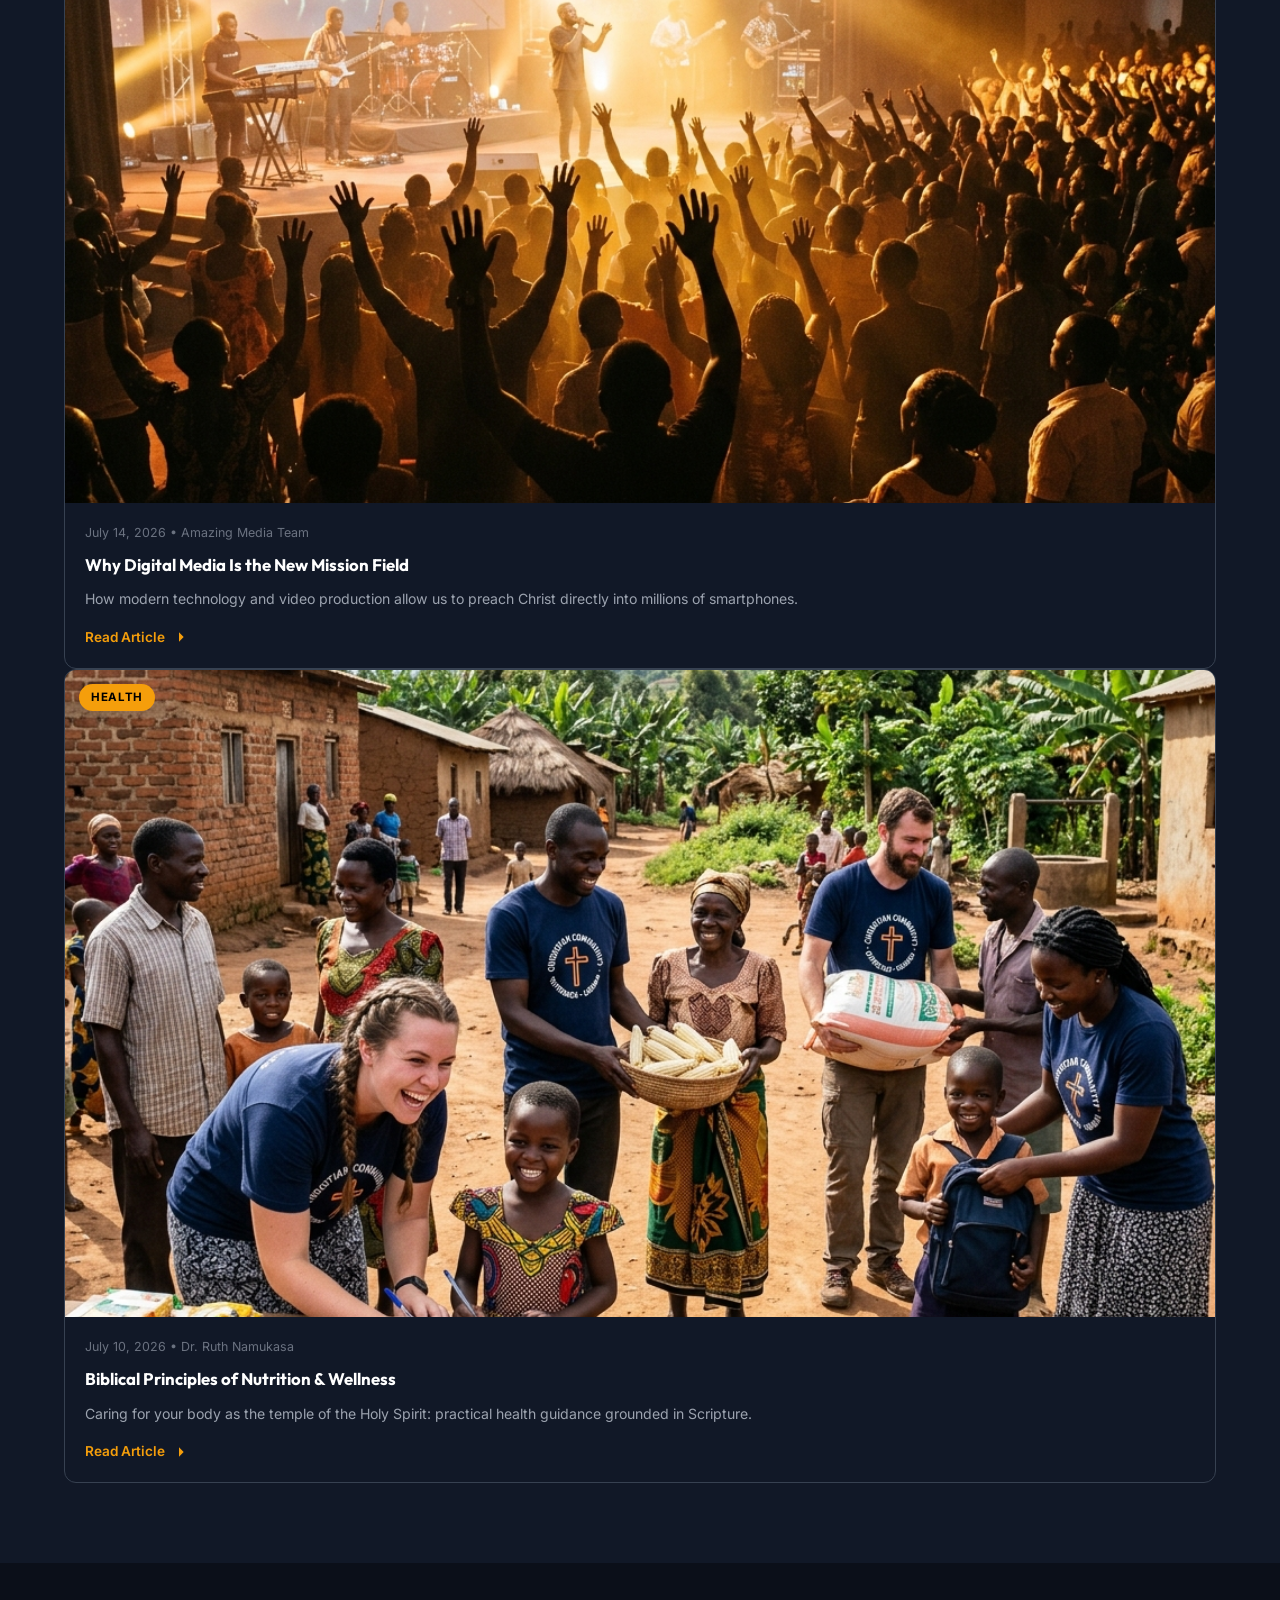
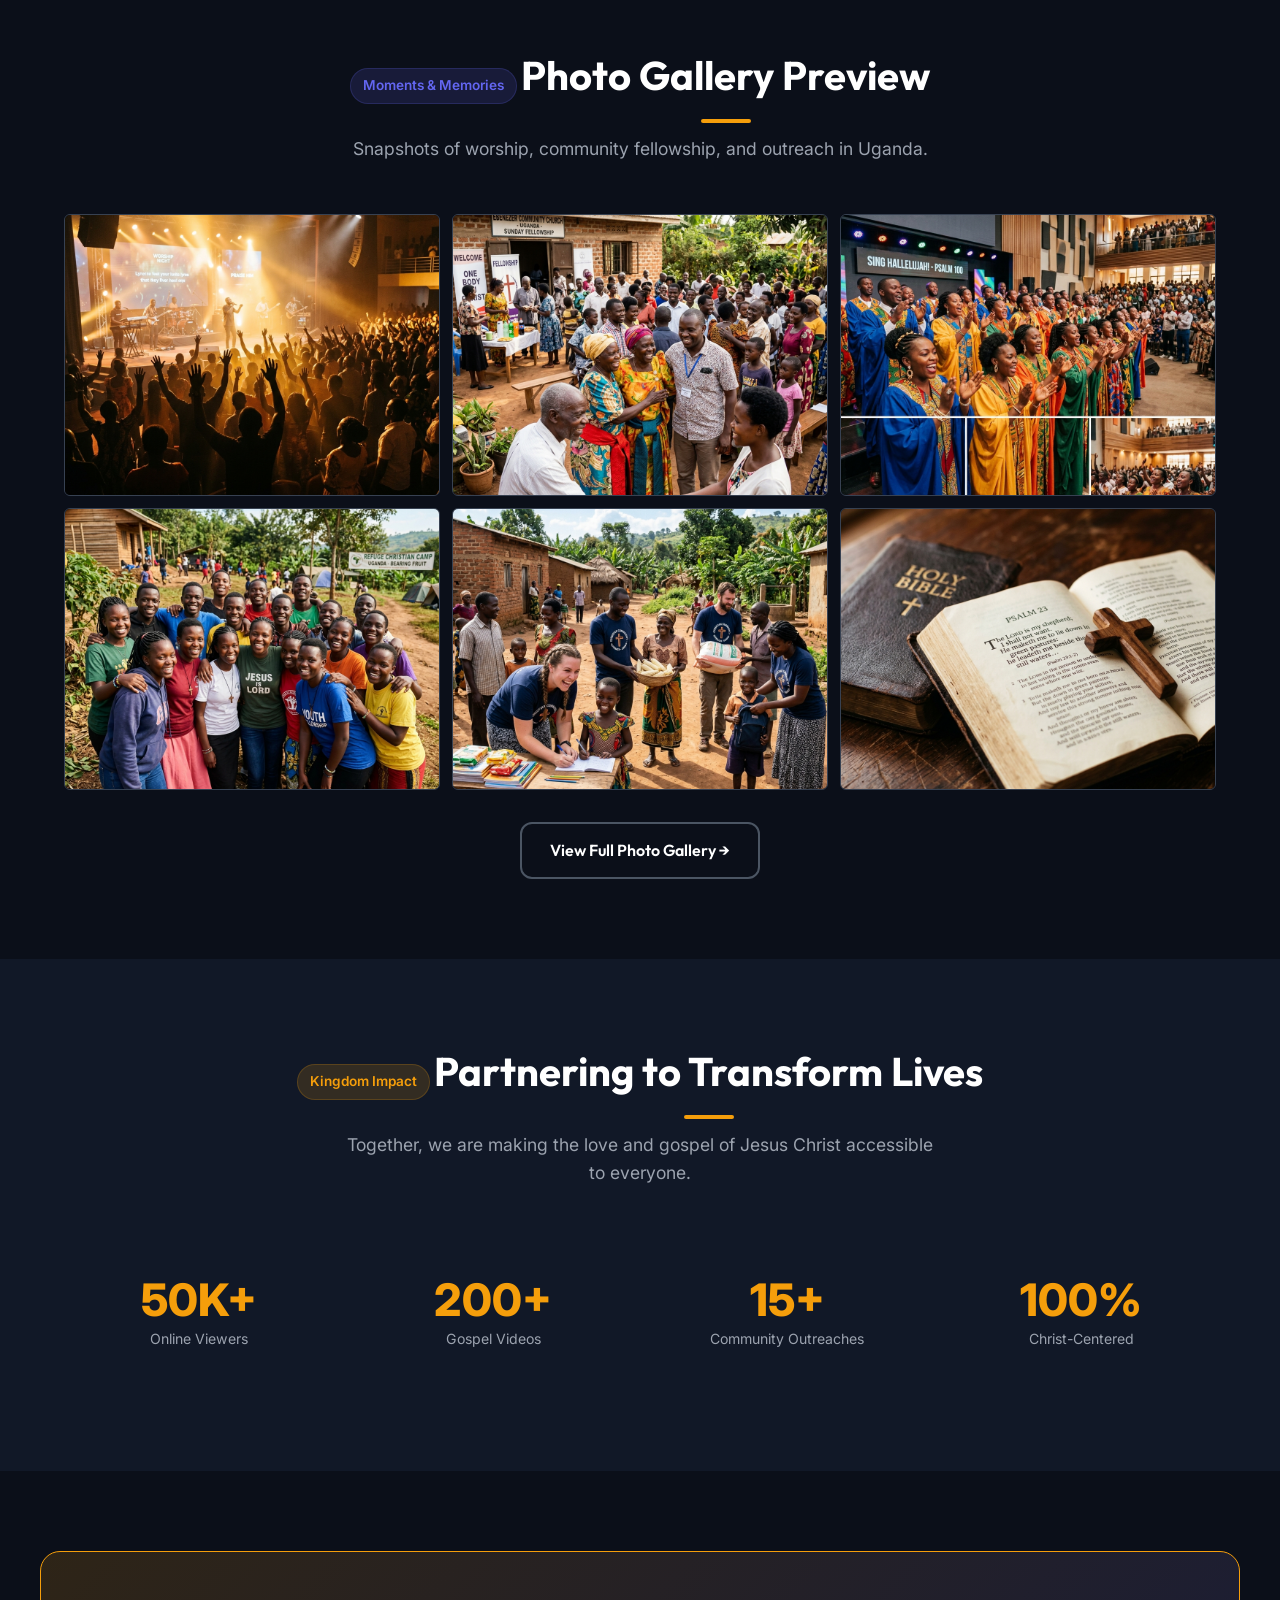
==== commit 6d16af30: "feat: replace single videos with 7 official YouTube playlists across site and player modal" ====
--- a/index.html
+++ b/index.html
@@ -122,56 +122,62 @@
     <div class="container">
       <div class="section-header">
         <span class="badge badge-gold">Media Library</span>
-        <h2>Latest Videos</h2>
-        <p>Watch recent worship sessions, powerful sermons, and uplifting gospel music.</p>
+        <h2>Featured Video Playlists</h2>
+        <p>Watch full playlists of worship sessions, gospel sermons, and Bible teachings.</p>
       </div>
 
       <div class="grid-3">
+        <!-- Playlist 1 -->
         <div class="video-card">
-          <div class="video-thumbnail-wrapper" data-youtube-id="nQWFzMvCfLE">
-            <img class="video-thumbnail" src="https://img.youtube.com/vi/nQWFzMvCfLE/mqdefault.jpg" alt="What A Beautiful Name Worship Session">
+          <div class="video-thumbnail-wrapper" data-playlist-id="PL8UpeN2AnVrKK6hpy3KYVinJfeEsFP5fv">
+            <img class="video-thumbnail" src="assets/images/bible_study.png" alt="Gospel Sermons & Biblical Teachings">
             <div class="play-overlay">
               <div class="play-button"><svg viewBox="0 0 24 24"><path d="M8 5v14l11-7z"/></svg></div>
             </div>
+            <span style="position: absolute; top: 12px; right: 12px; background: rgba(0,0,0,0.8); color: var(--primary); font-size: 0.72rem; font-weight: 700; padding: 4px 10px; border-radius: var(--radius-sm);">▶ PLAYLIST</span>
           </div>
           <div class="video-info">
-            <div class="video-meta"><span>Worship</span><span>•</span><span>July 2026</span></div>
-            <h3>What A Beautiful Name - Worship Session</h3>
-            <p class="video-desc">A powerful worship encounter exalting the glorious name of Jesus Christ.</p>
-          </div>
-        </div>
-
+            <div class="video-meta"><span>Sermons</span><span>•</span><span>Amazing Media</span></div>
+            <h3>Gospel Sermons & Biblical Teachings</h3>
+            <p class="video-desc">Inspiring, Bible-centered sermons and spiritual messages bringing grace and truth to believers.</p>
+          </div>
+        </div>
+
+        <!-- Playlist 2 -->
         <div class="video-card">
-          <div class="video-thumbnail-wrapper" data-youtube-id="xyBJZSBR_pM">
-            <img class="video-thumbnail" src="https://img.youtube.com/vi/xyBJZSBR_pM/mqdefault.jpg" alt="Graves Into Gardens">
+          <div class="video-thumbnail-wrapper" data-playlist-id="PL8UpeN2AnVrJg5mXSpOoqFqGcJU_kHdlO">
+            <img class="video-thumbnail" src="assets/images/worship_night.png" alt="Live Praise & Worship Sessions">
             <div class="play-overlay">
               <div class="play-button"><svg viewBox="0 0 24 24"><path d="M8 5v14l11-7z"/></svg></div>
             </div>
+            <span style="position: absolute; top: 12px; right: 12px; background: rgba(0,0,0,0.8); color: var(--primary); font-size: 0.72rem; font-weight: 700; padding: 4px 10px; border-radius: var(--radius-sm);">▶ PLAYLIST</span>
           </div>
           <div class="video-info">
-            <div class="video-meta"><span>Praise</span><span>•</span><span>July 2026</span></div>
-            <h3>Graves Into Gardens - Praise & Worship</h3>
-            <p class="video-desc">An uplifting live praise session recorded with the Amazing Media Choir.</p>
-          </div>
-        </div>
-
+            <div class="video-meta"><span>Worship</span><span>•</span><span>Amazing Media</span></div>
+            <h3>Live Praise & Worship Sessions</h3>
+            <p class="video-desc">Spirit-filled worship encounters, live praise sessions, and adoration music from Uganda.</p>
+          </div>
+        </div>
+
+        <!-- Playlist 3 -->
         <div class="video-card">
-          <div class="video-thumbnail-wrapper" data-youtube-id="4K1q9Ntcr5g">
-            <img class="video-thumbnail" src="https://img.youtube.com/vi/4K1q9Ntcr5g/mqdefault.jpg" alt="The Power of Faith">
+          <div class="video-thumbnail-wrapper" data-playlist-id="PL8UpeN2AnVrKxK1eIP5MVjbV7BobEljnn">
+            <img class="video-thumbnail" src="assets/images/church_fellowship.png" alt="Bible Studies & Spiritual Growth">
             <div class="play-overlay">
               <div class="play-button"><svg viewBox="0 0 24 24"><path d="M8 5v14l11-7z"/></svg></div>
             </div>
+            <span style="position: absolute; top: 12px; right: 12px; background: rgba(0,0,0,0.8); color: var(--primary); font-size: 0.72rem; font-weight: 700; padding: 4px 10px; border-radius: var(--radius-sm);">▶ PLAYLIST</span>
           </div>
           <div class="video-info">
-            <div class="video-meta"><span>Sermon</span><span>•</span><span>June 2026</span></div>
-            <h3>The Power of Faith — Sunday Sermon</h3>
-            <p class="video-desc">Transformative teaching on overcoming doubt and standing firm in God's promises.</p>
+            <div class="video-meta"><span>Bible Study</span><span>•</span><span>Amazing Media</span></div>
+            <h3>Bible Studies & Spiritual Growth</h3>
+            <p class="video-desc">In-depth Scripture studies, chapter-by-chapter breakdowns, and daily spiritual growth lessons.</p>
           </div>
         </div>
       </div>
 
       <div style="text-align: center; margin-top: 40px;">
-        <a href="videos.html" class="btn btn-primary">Browse Full Video Library &rarr;</a>
+        <a href="videos.html" class="btn btn-primary">Browse All 7 Playlists &rarr;</a>
       </div>
     </div>
   </section>
@@ -196,13 +202,13 @@
           </div>
           <a href="livestream.html" class="btn btn-primary">🔴 Go To Live Stream Page</a>
         </div>
-        <div style="position: relative; aspect-ratio: 16/9; border-radius: var(--radius-md); overflow: hidden; border: 1px solid var(--border-color);">
+        <div style="position: relative; aspect-ratio: 16/9; border-radius: var(--radius-md); overflow: hidden; border: 1px solid var(--border-color);" class="video-thumbnail-wrapper" data-playlist-id="PL8UpeN2AnVrKK6hpy3KYVinJfeEsFP5fv">
           <img src="assets/images/worship_night.png" alt="Live stream preview" style="width:100%; height:100%; object-fit:cover;">
           <div style="position: absolute; inset: 0; background: rgba(0,0,0,0.4); display: flex; flex-direction: column; align-items: center; justify-content: center; text-align: center; padding: 20px;">
             <div style="width: 64px; height: 64px; background: var(--primary); border-radius: 50%; display: flex; align-items: center; justify-content: center; margin-bottom: 12px;">
               <svg viewBox="0 0 24 24" style="width: 30px; height: 30px; fill: #fff; margin-left: 4px;"><path d="M8 5v14l11-7z"/></svg>
             </div>
-            <span style="font-weight: 700; color: #fff;">Click to Watch Live Broadcast</span>
+            <span style="font-weight: 700; color: #fff;">Click to Watch Live Broadcast Playlist</span>
           </div>
         </div>
       </div>
@@ -214,23 +220,24 @@
     <div class="container">
       <div class="section-header">
         <span class="badge">Sermon Spotlight</span>
-        <h2>Featured Teaching</h2>
-        <p>A message to strengthen your spirit and deepen your understanding of God's Word.</p>
+        <h2>Featured Teaching Series</h2>
+        <p>A playlist to strengthen your spirit and deepen your understanding of God's Word.</p>
       </div>
 
       <div class="grid-2" style="align-items: center; gap: 40px; background: var(--bg-secondary); padding: 36px; border-radius: var(--radius-lg); border: 1px solid var(--border-color);">
-        <div class="video-thumbnail-wrapper" data-youtube-id="Vt9V3BzSQXY" style="border-radius: var(--radius-md);">
-          <img class="video-thumbnail" src="https://img.youtube.com/vi/Vt9V3BzSQXY/mqdefault.jpg" alt="Understanding God's Grace">
+        <div class="video-thumbnail-wrapper" data-playlist-id="PL8UpeN2AnVrKK6hpy3KYVinJfeEsFP5fv" style="border-radius: var(--radius-md);">
+          <img class="video-thumbnail" src="assets/images/bible_study.png" alt="Gospel Sermons Playlist">
           <div class="play-overlay" style="opacity: 1;">
             <div class="play-button"><svg viewBox="0 0 24 24"><path d="M8 5v14l11-7z"/></svg></div>
           </div>
+          <span style="position: absolute; top: 12px; right: 12px; background: rgba(0,0,0,0.8); color: var(--primary); font-size: 0.72rem; font-weight: 700; padding: 4px 10px; border-radius: var(--radius-sm);">▶ FULL PLAYLIST</span>
         </div>
         <div>
-          <span class="badge badge-gold">Must Watch</span>
-          <h3 style="font-size: 1.8rem; margin: 12px 0; color: #fff;">Understanding God's Grace & Mercy</h3>
-          <p style="color: var(--text-secondary); line-height: 1.7; margin-bottom: 20px;">In this deep dive into Scripture, we explore how God's grace frees us from condemnation, empowers holy living, and gives us unwavering confidence in Christ Jesus.</p>
-          <p style="font-size: 0.88rem; color: var(--text-muted); margin-bottom: 24px;">Speaker: <strong>Pastor James Ssemwanga</strong> • Duration: <strong>48 mins</strong></p>
-          <a href="videos.html?cat=sermon" class="btn btn-secondary">More Sermons &rarr;</a>
+          <span class="badge badge-gold">Must Watch Series</span>
+          <h3 style="font-size: 1.8rem; margin: 12px 0; color: #fff;">Gospel Sermons & Biblical Teachings</h3>
+          <p style="color: var(--text-secondary); line-height: 1.7; margin-bottom: 20px;">Explore our full collection of Bible-centered sermons, faith messages, and theological teachings from Amazing Media Uganda.</p>
+          <p style="font-size: 0.88rem; color: var(--text-muted); margin-bottom: 24px;">Speaker: <strong>Pastor James Ssemwanga & Ministry Leaders</strong></p>
+          <a href="videos.html?cat=sermon" class="btn btn-secondary">Explore All Playlists &rarr;</a>
         </div>
       </div>
     </div>
